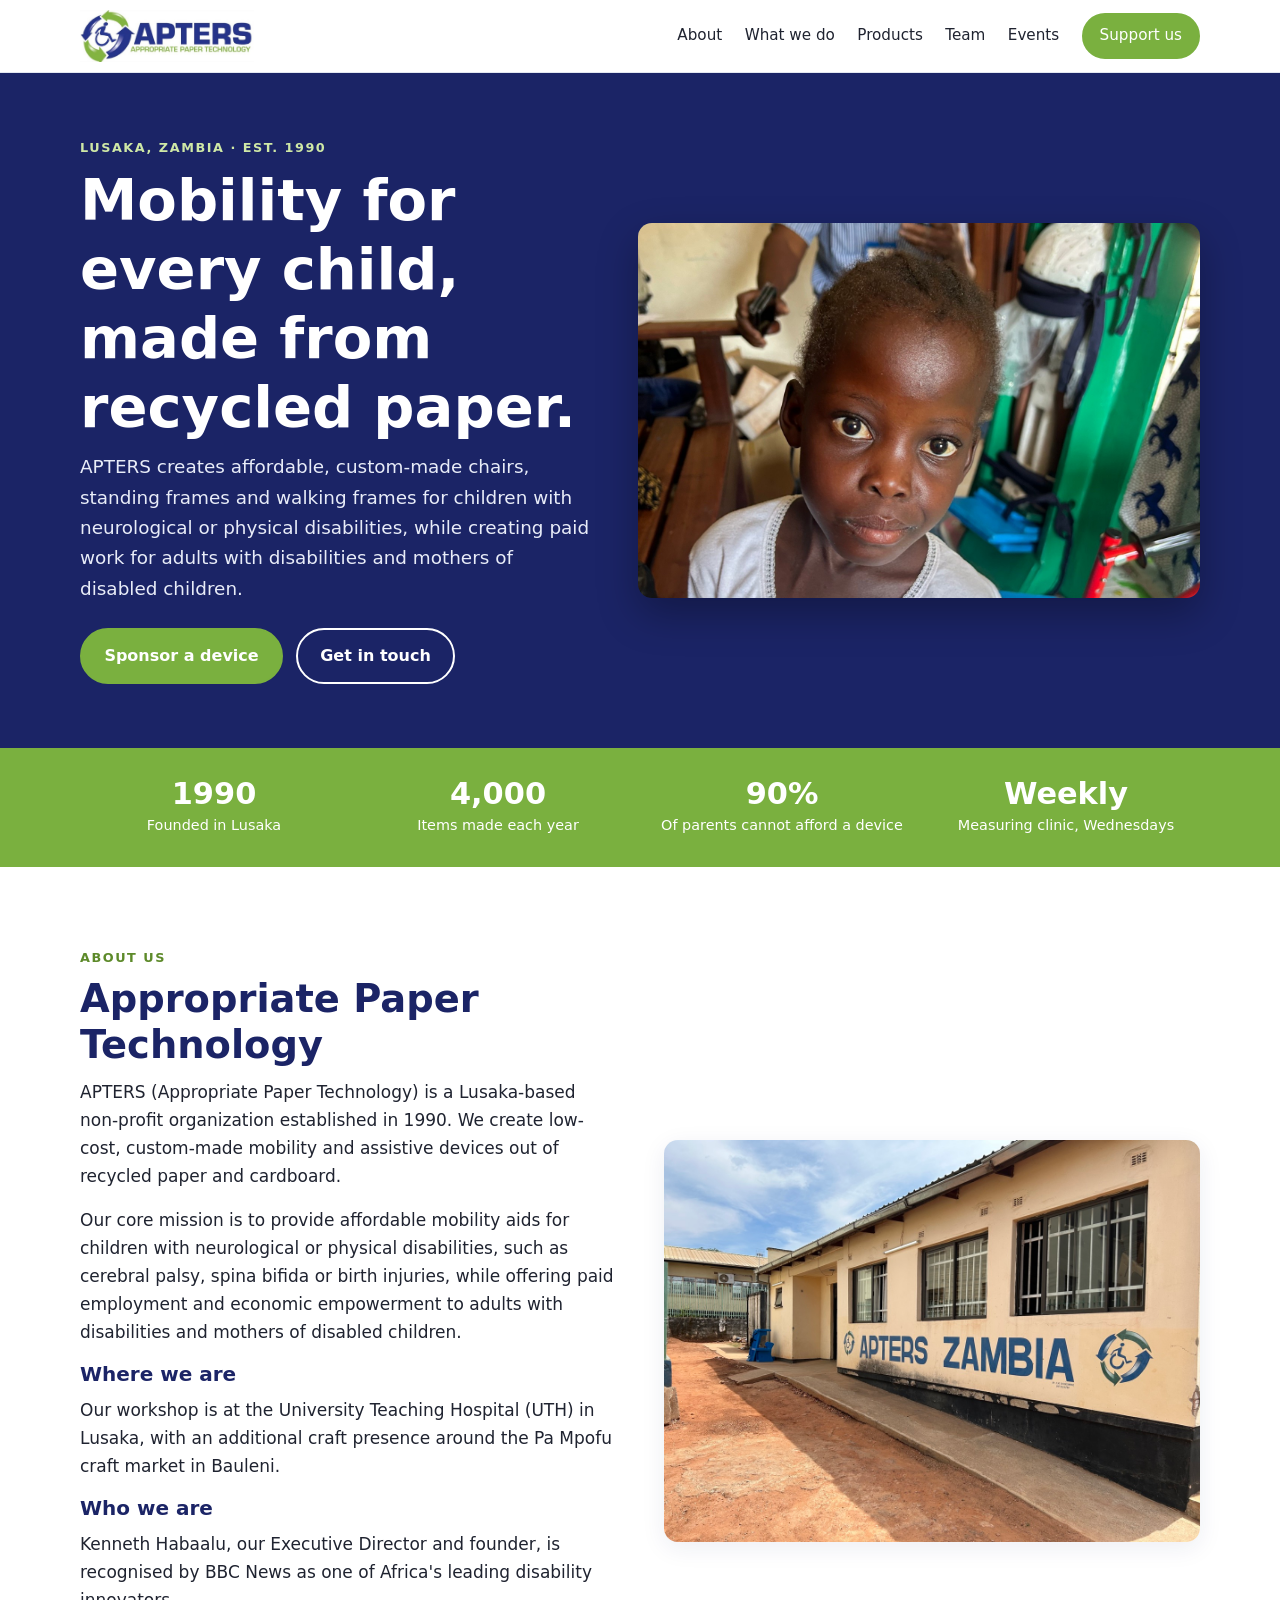
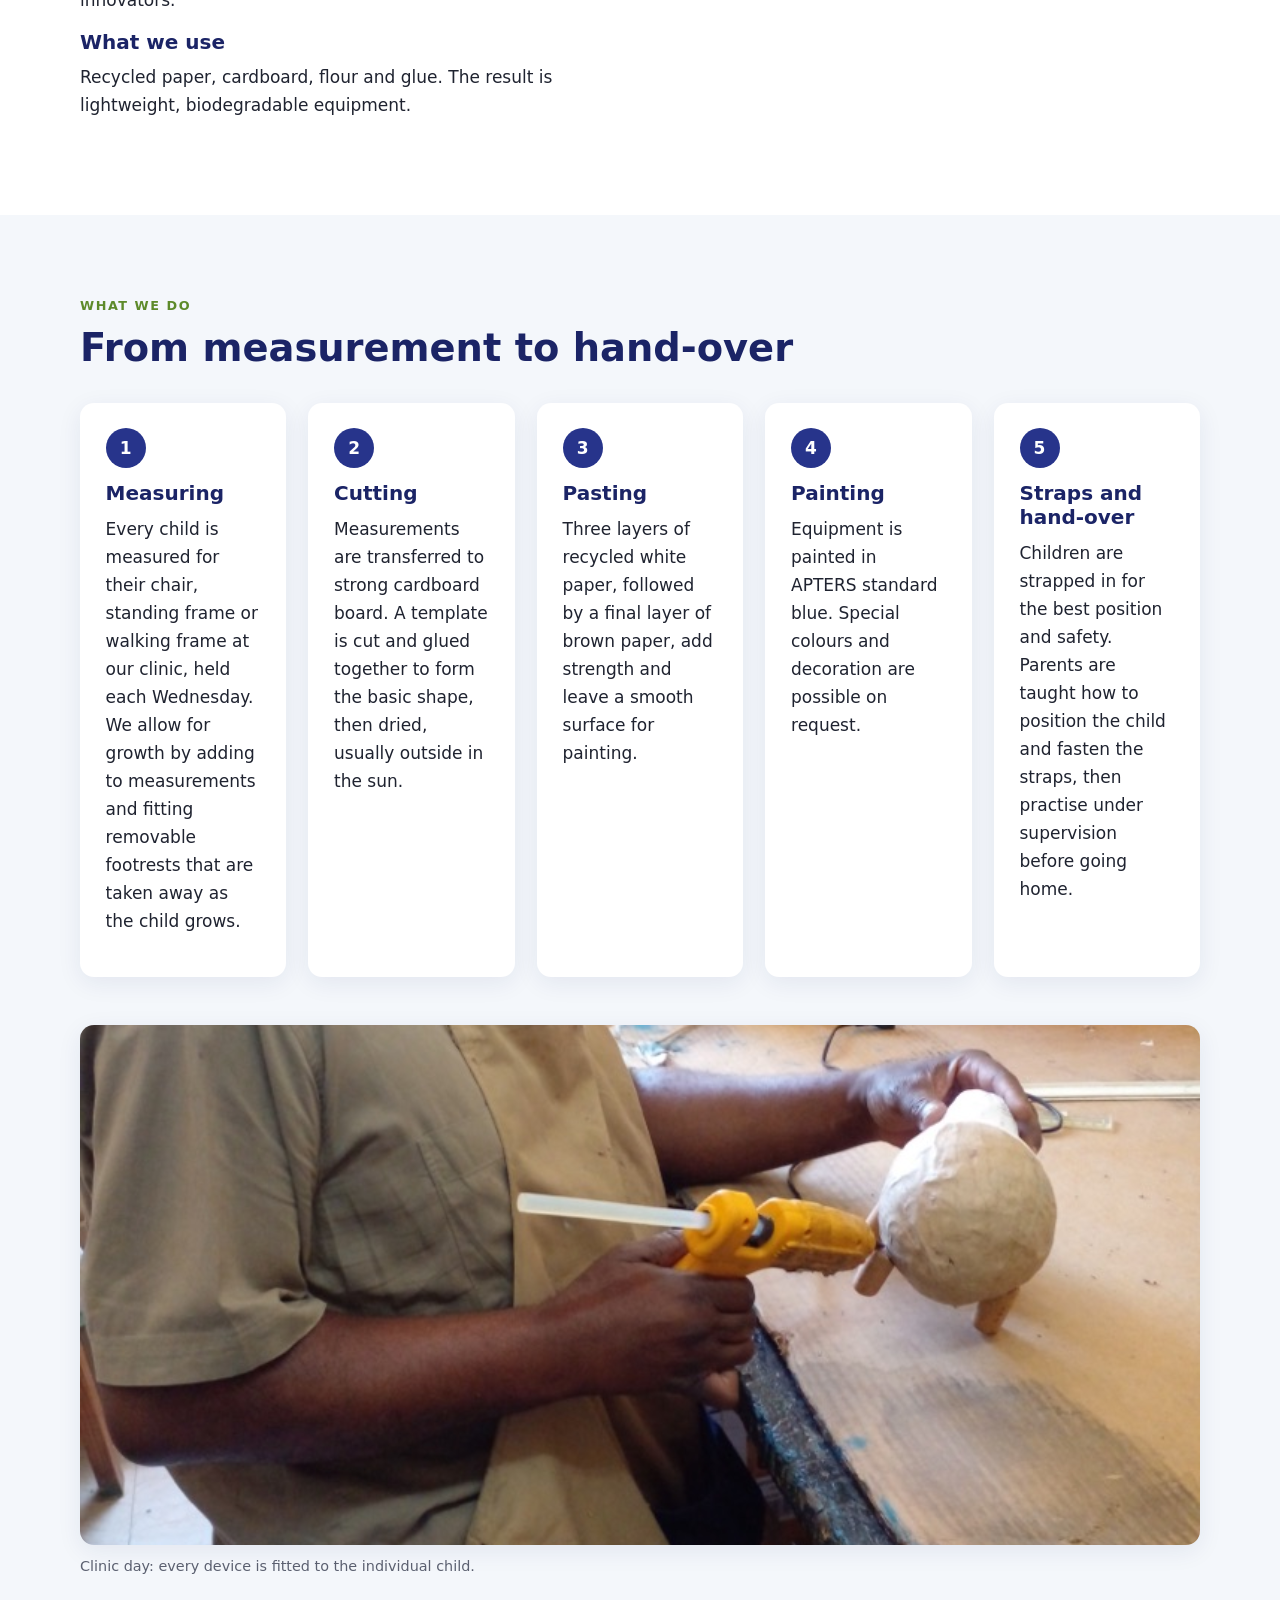
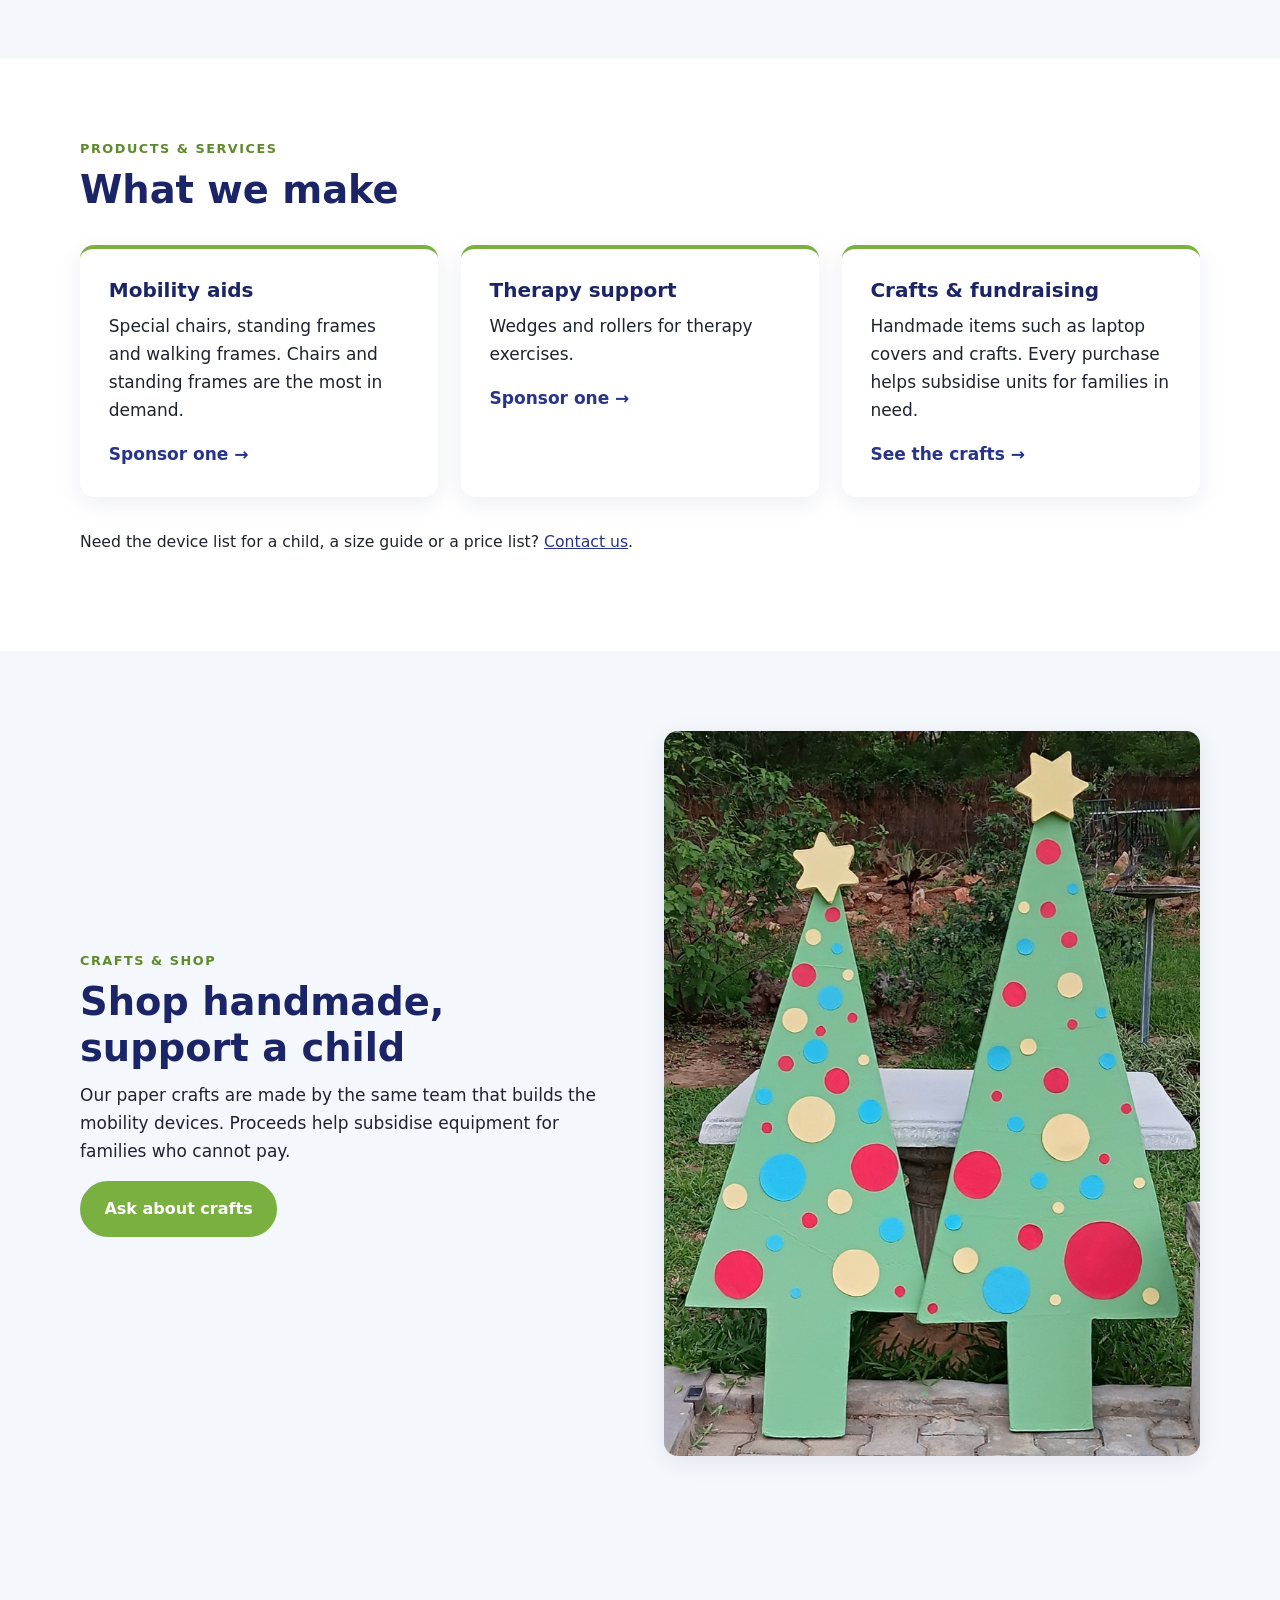
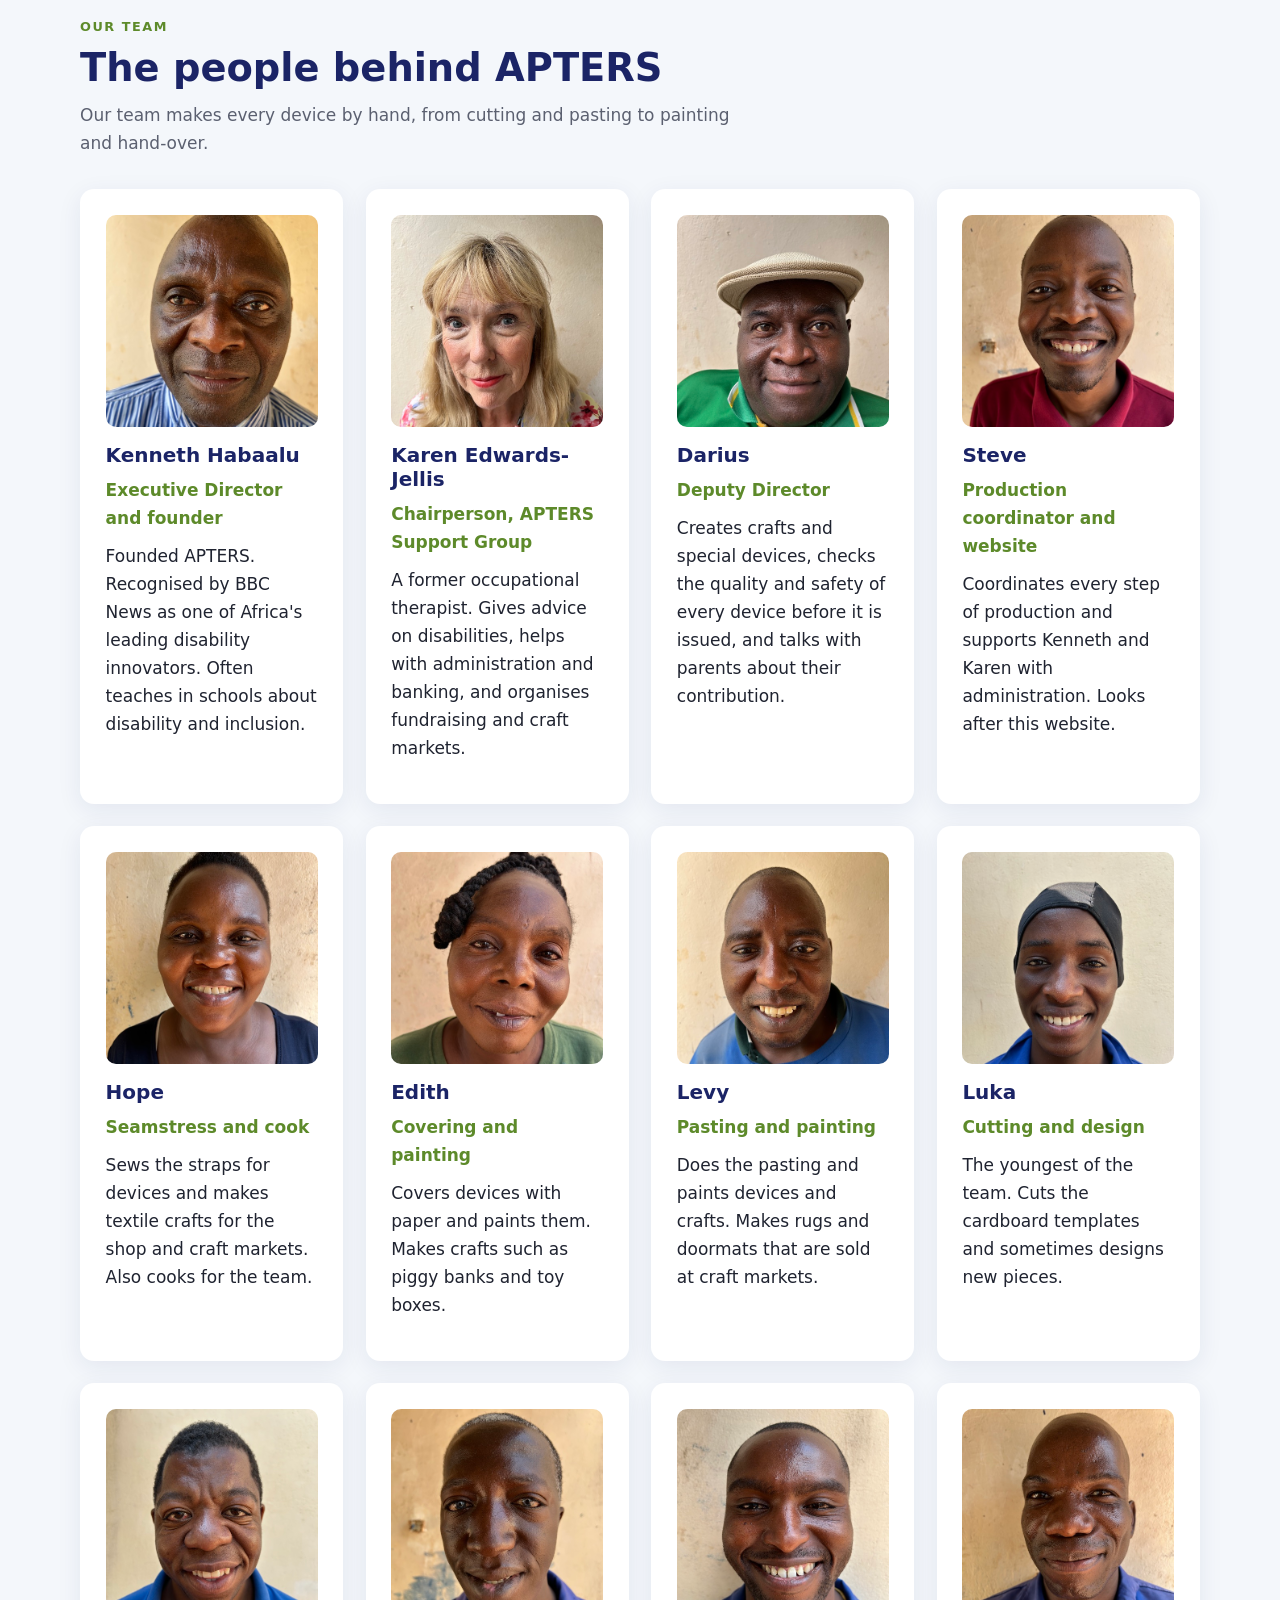
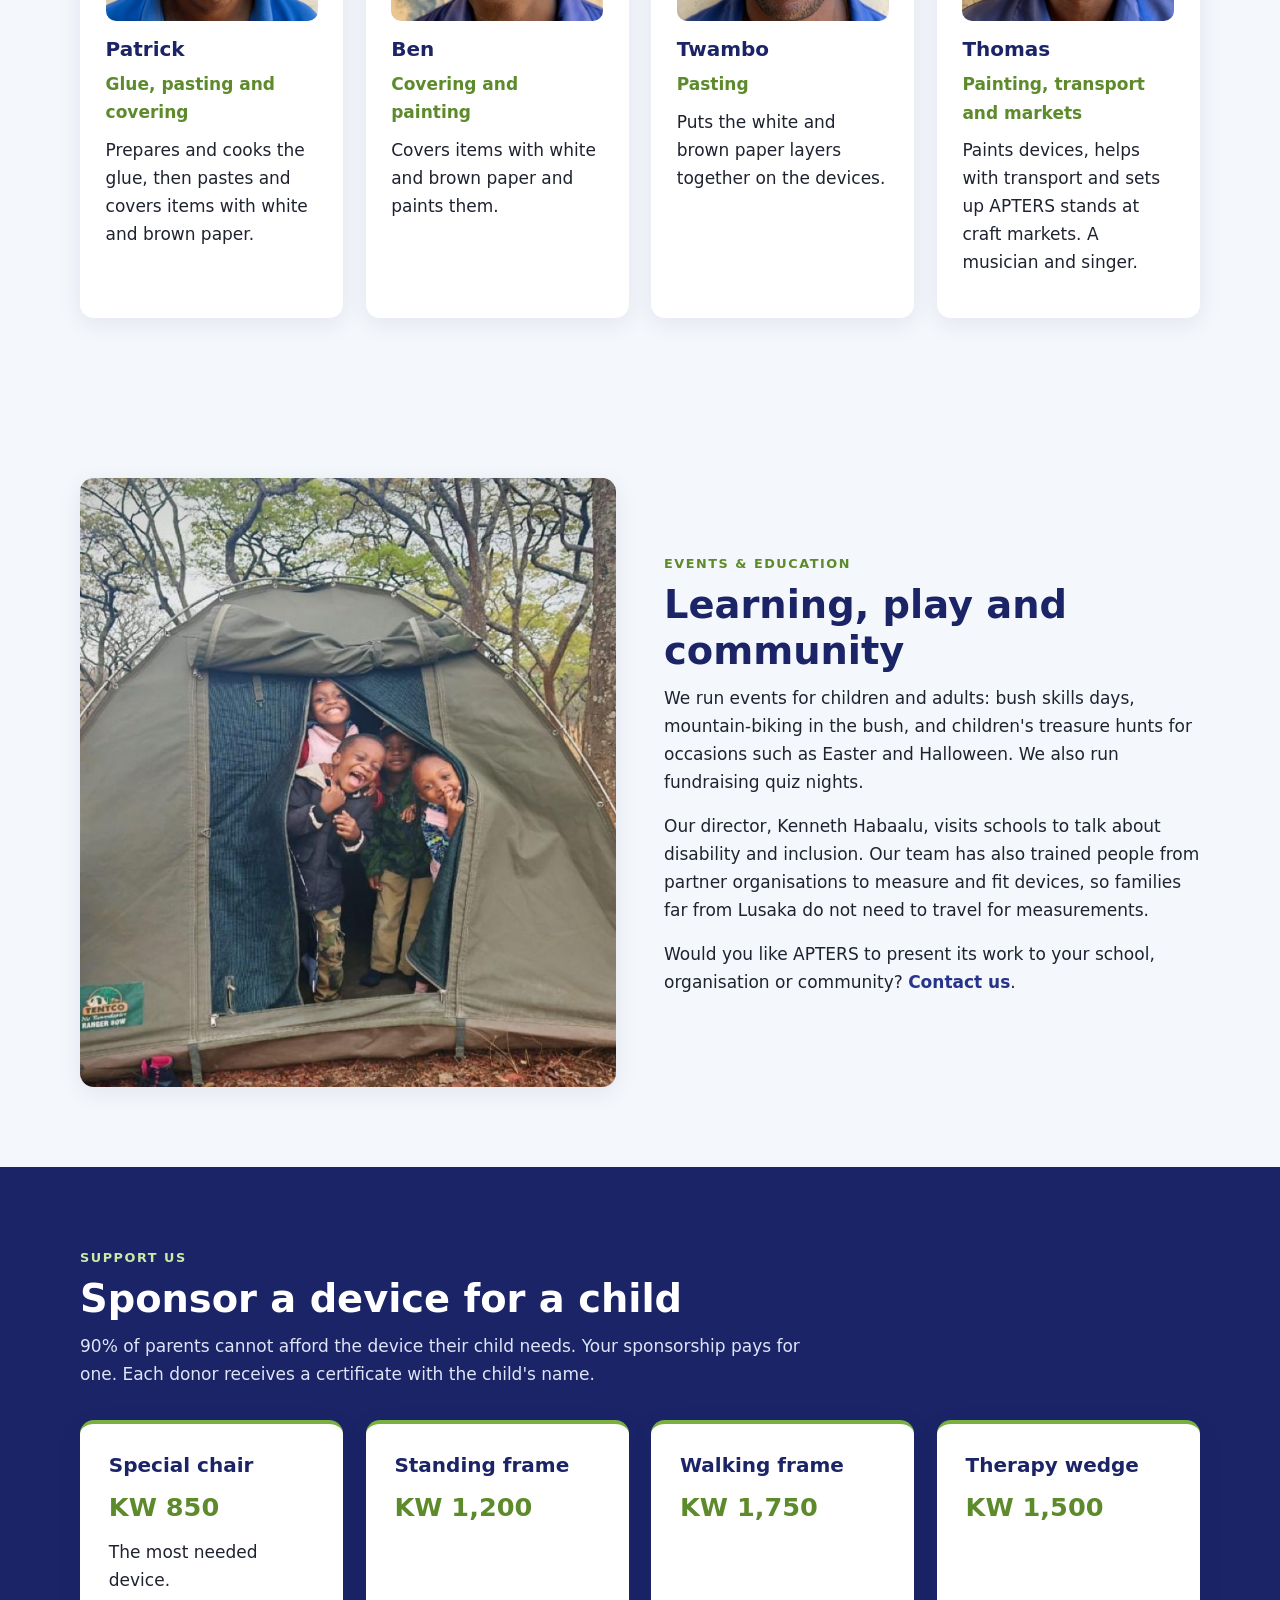
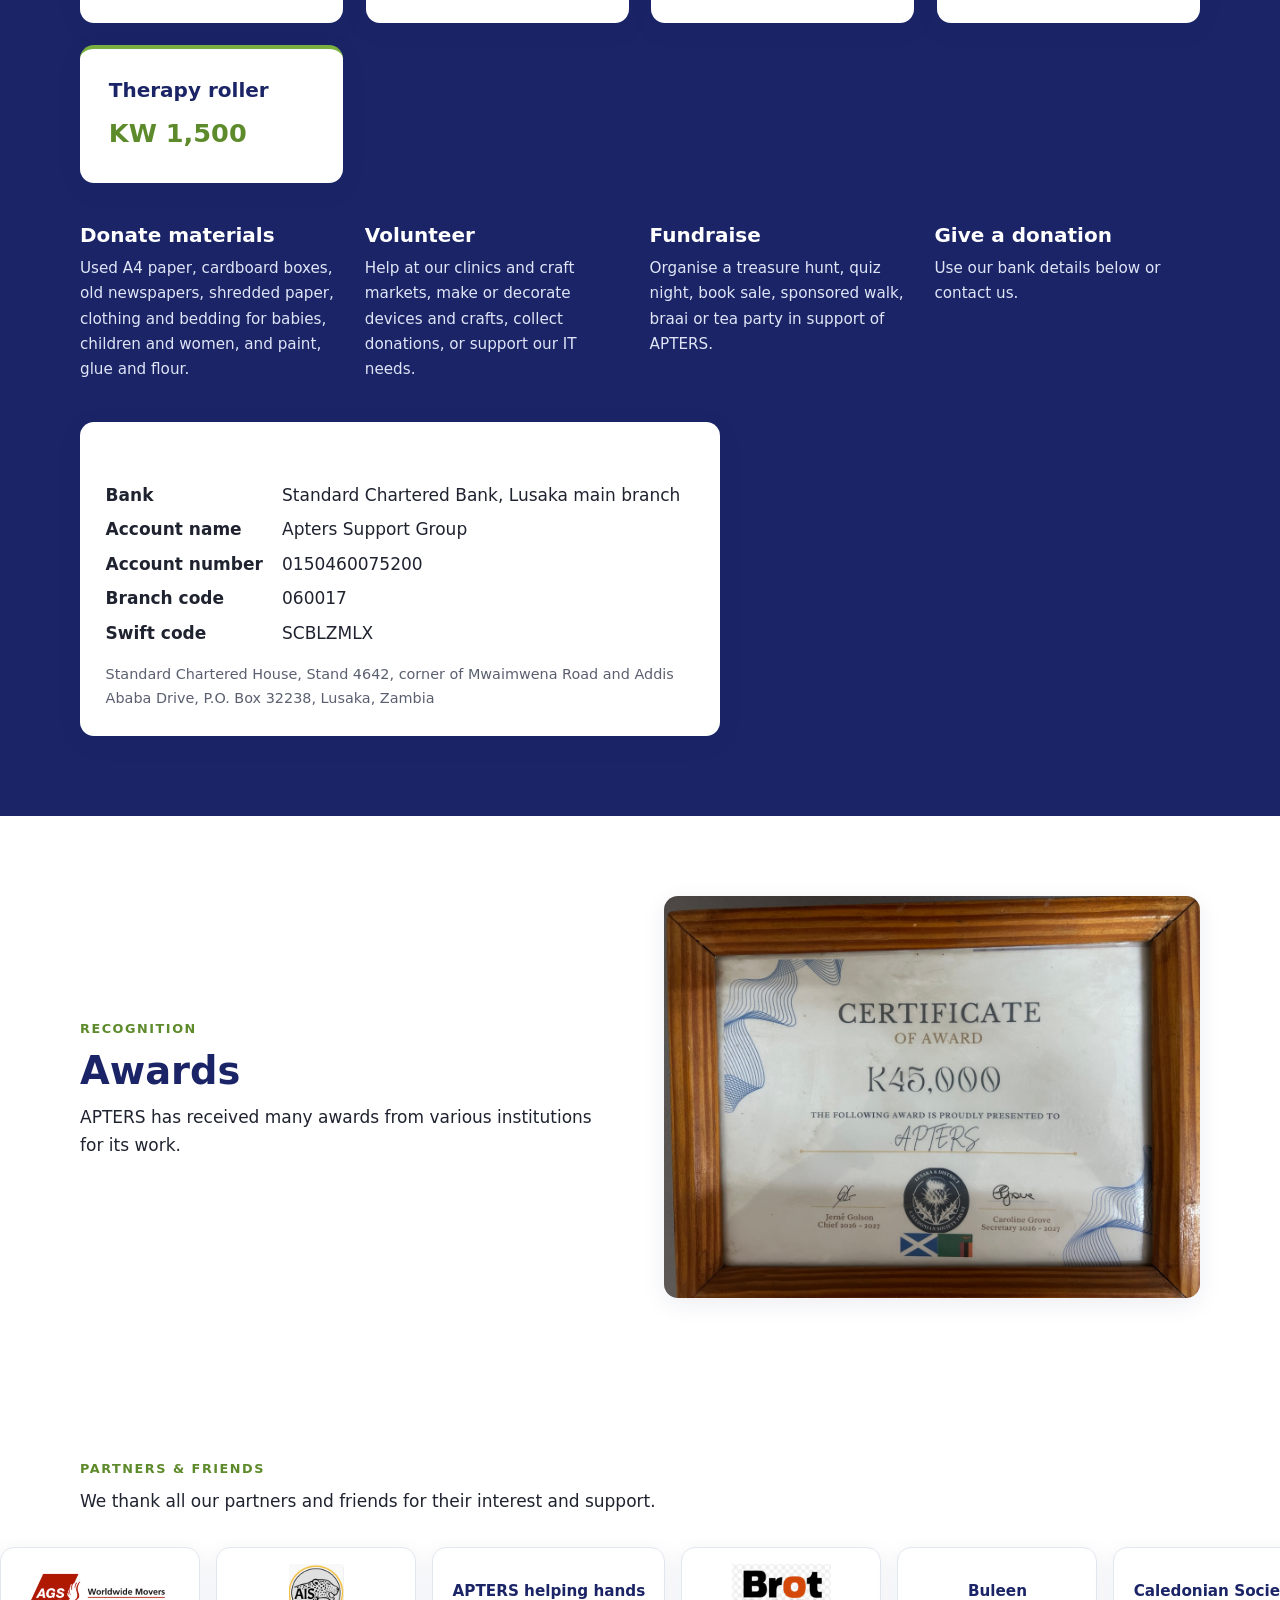
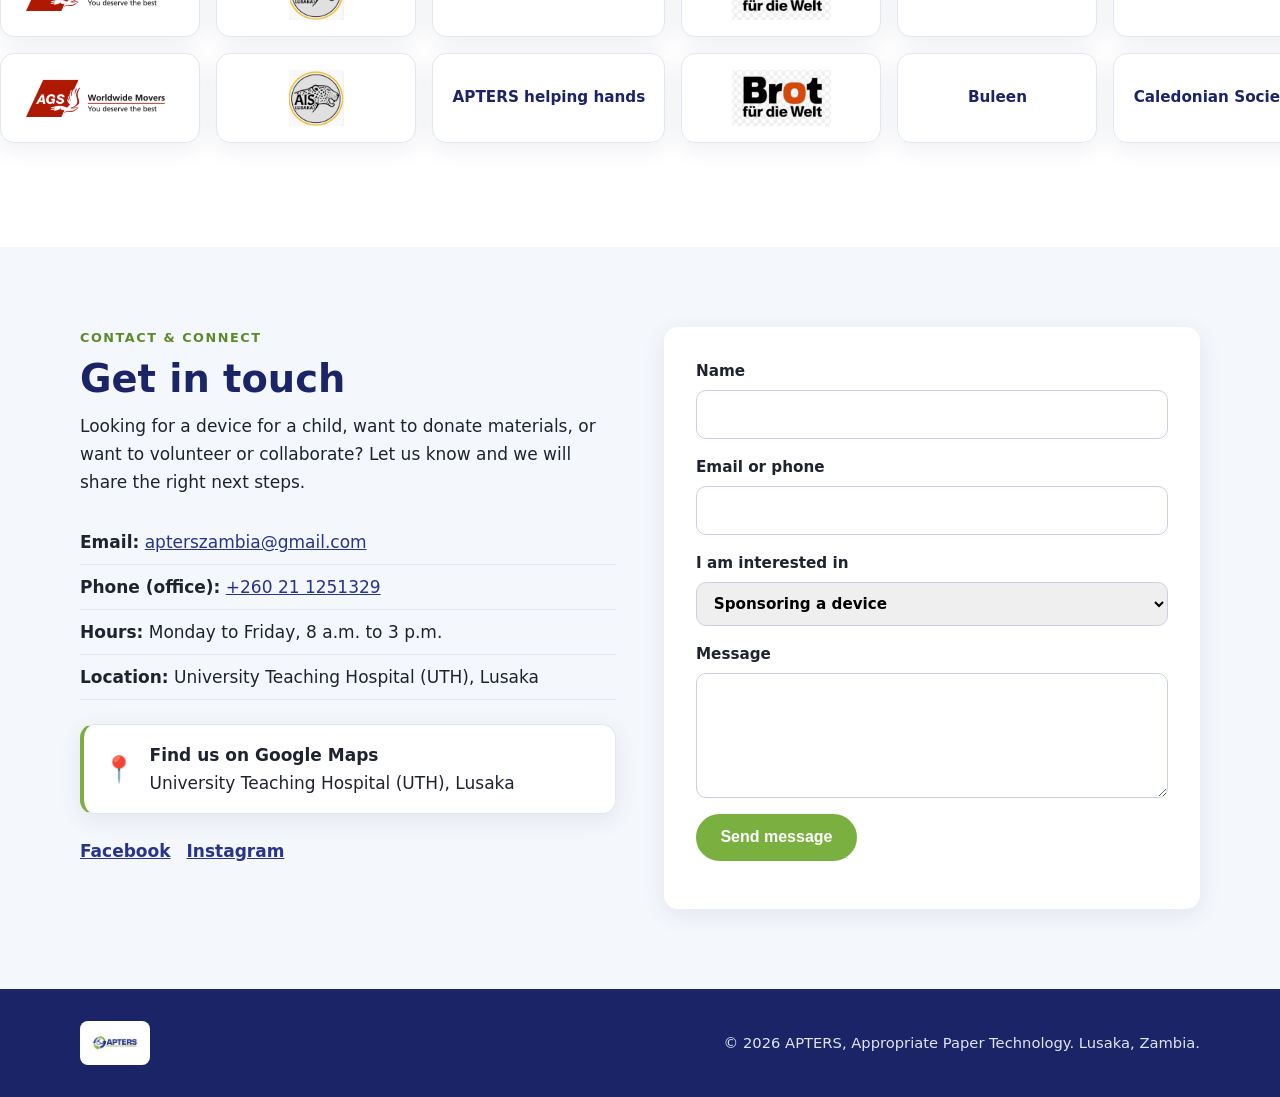
==== site/index.html @ 5038990f "Add partner logos to carousel (16 logos from partner document) Co-Authored-By: Claude Haiku 5.5 <nor" ====
<!doctype html>
<html lang="en">
<head>
  <meta charset="utf-8">
  <meta name="viewport" content="width=device-width, initial-scale=1">
  <title>APTERS Zambia – Appropriate Paper Technology</title>
  <meta name="description" content="APTERS, a Lusaka-based non-profit, makes low-cost mobility and assistive devices for children with disabilities from recycled paper and cardboard.">
  <link rel="icon" href="assets/img/logo.jpg">
  <link rel="stylesheet" href="assets/css/styles.css">
</head>
<body>

<header class="site-header">
  <div class="container nav-wrap">
    <a href="#top" class="brand" aria-label="APTERS home">
      <img src="assets/img/logo.jpg" alt="APTERS – Appropriate Paper Technology" class="brand-logo">
    </a>
    <button class="nav-toggle" aria-expanded="false" aria-controls="nav" aria-label="Toggle menu">
      <span></span><span></span><span></span>
    </button>
    <nav id="nav" class="nav">
      <a href="#about">About</a>
      <a href="#what-we-do">What we do</a>
      <a href="#products">Products</a>
      <a href="#team">Team</a>
      <a href="#events">Events</a>
      <a href="#support" class="btn btn-small">Support us</a>
    </nav>
  </div>
</header>

<main id="top">

  <section class="hero">
    <div class="container hero-grid">
      <div class="hero-content">
        <p class="eyebrow">Lusaka, Zambia · Est. 1990</p>
        <h1>Mobility for every child, made from recycled paper.</h1>
        <p class="lead">APTERS creates affordable, custom-made chairs, standing frames and walking frames for children with neurological or physical disabilities, while creating paid work for adults with disabilities and mothers of disabled children.</p>
        <div class="hero-actions">
          <a href="#support" class="btn">Sponsor a device</a>
          <a href="#contact" class="btn btn-outline">Get in touch</a>
        </div>
      </div>
      <figure class="hero-photo">
        <img src="assets/img/hero-child.jpg" alt="A child seated in an APTERS device, looking at the camera" loading="eager">
      </figure>
    </div>
  </section>

  <section class="stats" aria-label="Key facts">
    <div class="container stats-grid">
      <div><strong>1990</strong><span>Founded in Lusaka</span></div>
      <div><strong>4,000</strong><span>Items made each year</span></div>
      <div><strong>90%</strong><span>Of parents cannot afford a device</span></div>
      <div><strong>Weekly</strong><span>Measuring clinic, Wednesdays</span></div>
    </div>
  </section>

  <section id="about" class="section">
    <div class="container split">
      <div>
        <p class="eyebrow">About us</p>
        <h2>Appropriate Paper Technology</h2>
        <p>APTERS (Appropriate Paper Technology) is a Lusaka-based non-profit organization established in 1990. We create low-cost, custom-made mobility and assistive devices out of recycled paper and cardboard.</p>
        <p>Our core mission is to provide affordable mobility aids for children with neurological or physical disabilities, such as cerebral palsy, spina bifida or birth injuries, while offering paid employment and economic empowerment to adults with disabilities and mothers of disabled children.</p>
        <h3>Where we are</h3>
        <p>Our workshop is at the University Teaching Hospital (UTH) in Lusaka, with an additional craft presence around the Pa Mpofu craft market in Bauleni.</p>
        <h3>Who we are</h3>
        <p>Kenneth Habaalu, our Executive Director and founder, is recognised by BBC News as one of Africa's leading disability innovators.</p>
        <h3>What we use</h3>
        <p>Recycled paper, cardboard, flour and glue. The result is lightweight, biodegradable equipment.</p>
      </div>
      <figure>
        <img src="assets/img/building.jpg" alt="The APTERS workshop building in Lusaka" loading="lazy">
      </figure>
    </div>
  </section>

  <section id="what-we-do" class="section alt">
    <div class="container">
      <p class="eyebrow">What we do</p>
      <h2>From measurement to hand-over</h2>
      <div class="steps">
        <article class="step">
          <span class="step-num">1</span>
          <h3>Measuring</h3>
          <p>Every child is measured for their chair, standing frame or walking frame at our clinic, held each Wednesday. We allow for growth by adding to measurements and fitting removable footrests that are taken away as the child grows.</p>
        </article>
        <article class="step">
          <span class="step-num">2</span>
          <h3>Cutting</h3>
          <p>Measurements are transferred to strong cardboard board. A template is cut and glued together to form the basic shape, then dried, usually outside in the sun.</p>
        </article>
        <article class="step">
          <span class="step-num">3</span>
          <h3>Pasting</h3>
          <p>Three layers of recycled white paper, followed by a final layer of brown paper, add strength and leave a smooth surface for painting.</p>
        </article>
        <article class="step">
          <span class="step-num">4</span>
          <h3>Painting</h3>
          <p>Equipment is painted in APTERS standard blue. Special colours and decoration are possible on request.</p>
        </article>
        <article class="step">
          <span class="step-num">5</span>
          <h3>Straps and hand-over</h3>
          <p>Children are strapped in for the best position and safety. Parents are taught how to position the child and fasten the straps, then practise under supervision before going home.</p>
        </article>
      </div>
      <figure class="wide">
        <img src="assets/img/clinic.jpg" alt="A child being fitted for an APTERS device at the clinic" loading="lazy">
        <figcaption>Clinic day: every device is fitted to the individual child.</figcaption>
      </figure>
    </div>
  </section>

  <section id="products" class="section">
    <div class="container">
      <p class="eyebrow">Products &amp; services</p>
      <h2>What we make</h2>
      <div class="cards">
        <article class="card">
          <h3>Mobility aids</h3>
          <p>Special chairs, standing frames and walking frames. Chairs and standing frames are the most in demand.</p>
          <a href="#support" class="text-link">Sponsor one →</a>
        </article>
        <article class="card">
          <h3>Therapy support</h3>
          <p>Wedges and rollers for therapy exercises.</p>
          <a href="#support" class="text-link">Sponsor one →</a>
        </article>
        <article class="card">
          <h3>Crafts &amp; fundraising</h3>
          <p>Handmade items such as laptop covers and crafts. Every purchase helps subsidise units for families in need.</p>
          <a href="#crafts" class="text-link">See the crafts →</a>
        </article>
      </div>
      <p class="note">Need the device list for a child, a size guide or a price list? <a href="#contact">Contact us</a>.</p>
    </div>
  </section>

  <section id="crafts" class="section alt">
    <div class="container split reverse">
      <figure>
        <img src="assets/img/crafts.jpg" alt="Handmade paper crafts made by APTERS" loading="lazy">
      </figure>
      <div>
        <p class="eyebrow">Crafts &amp; shop</p>
        <h2>Shop handmade, support a child</h2>
        <p>Our paper crafts are made by the same team that builds the mobility devices. Proceeds help subsidise equipment for families who cannot pay.</p>
        <a href="#contact" class="btn">Ask about crafts</a>
      </div>
    </div>
  </section>

  <section id="team" class="section alt">
    <div class="container">
      <p class="eyebrow">Our team</p>
      <h2>The people behind APTERS</h2>
      <p class="intro-dark">Our team makes every device by hand, from cutting and pasting to painting and hand-over.</p>
      <div class="people">
        <article class="person">
          <img src="assets/img/team/kenneth.jpg" alt="Kenneth Habaalu" loading="lazy">
          <h3>Kenneth Habaalu</h3>
          <p class="role">Executive Director and founder</p>
          <p>Founded APTERS. Recognised by BBC News as one of Africa's leading disability innovators. Often teaches in schools about disability and inclusion.</p>
        </article>
        <article class="person">
          <img src="assets/img/team/karen.jpg" alt="Karen Edwards-Jellis" loading="lazy">
          <h3>Karen Edwards-Jellis</h3>
          <p class="role">Chairperson, APTERS Support Group</p>
          <p>A former occupational therapist. Gives advice on disabilities, helps with administration and banking, and organises fundraising and craft markets.</p>
        </article>
        <article class="person">
          <img src="assets/img/team/darius.jpg" alt="Darius" loading="lazy">
          <h3>Darius</h3>
          <p class="role">Deputy Director</p>
          <p>Creates crafts and special devices, checks the quality and safety of every device before it is issued, and talks with parents about their contribution.</p>
        </article>
        <article class="person">
          <img src="assets/img/team/steve.jpg" alt="Steve" loading="lazy">
          <h3>Steve</h3>
          <p class="role">Production coordinator and website</p>
          <p>Coordinates every step of production and supports Kenneth and Karen with administration. Looks after this website.</p>
        </article>
        <article class="person">
          <img src="assets/img/team/hope.jpg" alt="Hope" loading="lazy">
          <h3>Hope</h3>
          <p class="role">Seamstress and cook</p>
          <p>Sews the straps for devices and makes textile crafts for the shop and craft markets. Also cooks for the team.</p>
        </article>
        <article class="person">
          <img src="assets/img/team/edith.jpg" alt="Edith" loading="lazy">
          <h3>Edith</h3>
          <p class="role">Covering and painting</p>
          <p>Covers devices with paper and paints them. Makes crafts such as piggy banks and toy boxes.</p>
        </article>
        <article class="person">
          <img src="assets/img/team/levy.jpg" alt="Levy" loading="lazy">
          <h3>Levy</h3>
          <p class="role">Pasting and painting</p>
          <p>Does the pasting and paints devices and crafts. Makes rugs and doormats that are sold at craft markets.</p>
        </article>
        <article class="person">
          <img src="assets/img/team/luka.jpg" alt="Luka" loading="lazy">
          <h3>Luka</h3>
          <p class="role">Cutting and design</p>
          <p>The youngest of the team. Cuts the cardboard templates and sometimes designs new pieces.</p>
        </article>
        <article class="person">
          <img src="assets/img/team/patrick.jpg" alt="Patrick" loading="lazy">
          <h3>Patrick</h3>
          <p class="role">Glue, pasting and covering</p>
          <p>Prepares and cooks the glue, then pastes and covers items with white and brown paper.</p>
        </article>
        <article class="person">
          <img src="assets/img/team/ben.jpg" alt="Ben" loading="lazy">
          <h3>Ben</h3>
          <p class="role">Covering and painting</p>
          <p>Covers items with white and brown paper and paints them.</p>
        </article>
        <article class="person">
          <img src="assets/img/team/twambo.jpg" alt="Twambo" loading="lazy">
          <h3>Twambo</h3>
          <p class="role">Pasting</p>
          <p>Puts the white and brown paper layers together on the devices.</p>
        </article>
        <article class="person">
          <img src="assets/img/team/thomas.jpg" alt="Thomas" loading="lazy">
          <h3>Thomas</h3>
          <p class="role">Painting, transport and markets</p>
          <p>Paints devices, helps with transport and sets up APTERS stands at craft markets. A musician and singer.</p>
        </article>
      </div>
    </div>
  </section>

  <section id="events" class="section alt">
    <div class="container split">
      <figure>
        <img src="assets/img/events.jpg" alt="Children taking part in a bush skills adventure day" loading="lazy">
      </figure>
      <div>
        <p class="eyebrow">Events &amp; education</p>
        <h2>Learning, play and community</h2>
        <p>We run events for children and adults: bush skills days, mountain-biking in the bush, and children's treasure hunts for occasions such as Easter and Halloween. We also run fundraising quiz nights.</p>
        <p>Our director, Kenneth Habaalu, visits schools to talk about disability and inclusion. Our team has also trained people from partner organisations to measure and fit devices, so families far from Lusaka do not need to travel for measurements.</p>
        <p>Would you like APTERS to present its work to your school, organisation or community? <a href="#contact" class="text-link">Contact us</a>.</p>
      </div>
    </div>
  </section>

  <section id="support" class="section support">
    <div class="container">
      <p class="eyebrow">Support us</p>
      <h2>Sponsor a device for a child</h2>
      <p class="intro">90% of parents cannot afford the device their child needs. Your sponsorship pays for one. Each donor receives a certificate with the child's name.</p>
      <div class="cards prices">
        <article class="card price">
          <h3>Special chair</h3>
          <p class="amount">KW 850</p>
          <p>The most needed device.</p>
        </article>
        <article class="card price">
          <h3>Standing frame</h3>
          <p class="amount">KW 1,200</p>
        </article>
        <article class="card price">
          <h3>Walking frame</h3>
          <p class="amount">KW 1,750</p>
        </article>
        <article class="card price">
          <h3>Therapy wedge</h3>
          <p class="amount">KW 1,500</p>
        </article>
        <article class="card price">
          <h3>Therapy roller</h3>
          <p class="amount">KW 1,500</p>
        </article>
      </div>
      <div class="support-ways">
        <div><h3>Donate materials</h3><p>Used A4 paper, cardboard boxes, old newspapers, shredded paper, clothing and bedding for babies, children and women, and paint, glue and flour.</p></div>
        <div><h3>Volunteer</h3><p>Help at our clinics and craft markets, make or decorate devices and crafts, collect donations, or support our IT needs.</p></div>
        <div><h3>Fundraise</h3><p>Organise a treasure hunt, quiz night, book sale, sponsored walk, braai or tea party in support of APTERS.</p></div>
        <div><h3>Give a donation</h3><p>Use our bank details below or contact us.</p></div>
      </div>
      <div class="bank">
        <h3>Bank details</h3>
        <dl>
          <dt>Bank</dt><dd>Standard Chartered Bank, Lusaka main branch</dd>
          <dt>Account name</dt><dd>Apters Support Group</dd>
          <dt>Account number</dt><dd>0150460075200</dd>
          <dt>Branch code</dt><dd>060017</dd>
          <dt>Swift code</dt><dd>SCBLZMLX</dd>
        </dl>
        <p class="bank-address">Standard Chartered House, Stand 4642, corner of Mwaimwena Road and Addis Ababa Drive, P.O. Box 32238, Lusaka, Zambia</p>
      </div>
    </div>
  </section>

  <section id="awards" class="section">
    <div class="container split">
      <div>
        <p class="eyebrow">Recognition</p>
        <h2>Awards</h2>
        <p>APTERS has received many awards from various institutions for its work.</p>
      </div>
      <figure>
        <img src="assets/img/awards.jpg" alt="APTERS receiving an award" loading="lazy">
      </figure>
    </div>
  </section>

  <section class="section partners">
    <div class="container">
      <p class="eyebrow">Partners &amp; friends</p>
      <p>We thank all our partners and friends for their interest and support.</p>
    </div>
      <div class="carousel" tabindex="0" aria-label="Partners and friends, scrolls automatically">
        <ul class="track">
          <li class="logo-tile"><img src="assets/img/partners/ags-capital.png" alt="AGS Capital" loading="lazy"></li>
          <li class="logo-tile"><img src="assets/img/partners/american-international-school.png" alt="American International School in Lusaka" loading="lazy"></li>
          <li class="logo-tile"><span>APTERS helping hands</span></li>
          <li class="logo-tile"><img src="assets/img/partners/bread-for-the-world.png" alt="Bread for the world" loading="lazy"></li>
          <li class="logo-tile"><span>Buleen</span></li>
          <li class="logo-tile"><span>Caledonian Society</span></li>
          <li class="logo-tile"><span>Ciela Hotel</span></li>
          <li class="logo-tile"><span>Casa Bambino</span></li>
          <li class="logo-tile"><img src="assets/img/partners/eight-trail-hiking-club.png" alt="Eight Trail Hiking Club" loading="lazy"></li>
          <li class="logo-tile"><span>Farm Gate</span></li>
          <li class="logo-tile"><span>Fit Foot</span></li>
          <li class="logo-tile"><span>G. Fox</span></li>
          <li class="logo-tile"><span>Homenet</span></li>
          <li class="logo-tile"><span>International School of Lusaka</span></li>
          <li class="logo-tile"><span>International Women&#x27;s Club of Lusaka</span></li>
          <li class="logo-tile"><span>Inutu Siyana Good Will</span></li>
          <li class="logo-tile"><span>Japanese Embassy</span></li>
          <li class="logo-tile"><img src="assets/img/partners/jica.png" alt="JICA" loading="lazy"></li>
          <li class="logo-tile"><span>JSC Footsteps</span></li>
          <li class="logo-tile"><span>Pestalozzi School</span></li>
          <li class="logo-tile"><span>Lazy J XCO MTB</span></li>
          <li class="logo-tile"><span>Lusaka Indian Ladies Association LILA</span></li>
          <li class="logo-tile"><span>Maji Adventures</span></li>
          <li class="logo-tile"><span>Mary&#x27;s Bookshop</span></li>
          <li class="logo-tile"><span>Members of J Lazy J Sanctuary</span></li>
          <li class="logo-tile"><img src="assets/img/partners/mercury-couriers.png" alt="Mercury Couriers" loading="lazy"></li>
          <li class="logo-tile"><img src="assets/img/partners/mocha-puddle.png" alt="Mocha Puddle" loading="lazy"></li>
          <li class="logo-tile"><img src="assets/img/partners/mumoso.png" alt="Mumoso" loading="lazy"></li>
          <li class="logo-tile"><img src="assets/img/partners/nomads-zambia.png" alt="Nomads Zambia" loading="lazy"></li>
          <li class="logo-tile"><span>Phoenix</span></li>
          <li class="logo-tile"><img src="assets/img/partners/pick-n-pay.png" alt="Pick &#x27;n&#x27; Pay" loading="lazy"></li>
          <li class="logo-tile"><img src="assets/img/partners/pro-flight.png" alt="Pro Flight" loading="lazy"></li>
          <li class="logo-tile"><img src="assets/img/partners/ses-bonn.png" alt="SES Bonn, Germany" loading="lazy"></li>
          <li class="logo-tile"><img src="assets/img/partners/standard-chartered.png" alt="Standard Chartered Bank" loading="lazy"></li>
          <li class="logo-tile"><span>Tombe</span></li>
          <li class="logo-tile"><img src="assets/img/partners/woolworths.png" alt="Woolworths Kabulonga" loading="lazy"></li>
          <li class="logo-tile"><img src="assets/img/partners/yalelo.png" alt="Yalelo" loading="lazy"></li>
          <li class="logo-tile"><img src="assets/img/partners/zambian-society-trust.png" alt="Zambian Society Trust" loading="lazy"></li>
        </ul>
        <ul class="track" aria-hidden="true">
          <li class="logo-tile"><img src="assets/img/partners/ags-capital.png" alt="AGS Capital" loading="lazy"></li>
          <li class="logo-tile"><img src="assets/img/partners/american-international-school.png" alt="American International School in Lusaka" loading="lazy"></li>
          <li class="logo-tile"><span>APTERS helping hands</span></li>
          <li class="logo-tile"><img src="assets/img/partners/bread-for-the-world.png" alt="Bread for the world" loading="lazy"></li>
          <li class="logo-tile"><span>Buleen</span></li>
          <li class="logo-tile"><span>Caledonian Society</span></li>
          <li class="logo-tile"><span>Ciela Hotel</span></li>
          <li class="logo-tile"><span>Casa Bambino</span></li>
          <li class="logo-tile"><img src="assets/img/partners/eight-trail-hiking-club.png" alt="Eight Trail Hiking Club" loading="lazy"></li>
          <li class="logo-tile"><span>Farm Gate</span></li>
          <li class="logo-tile"><span>Fit Foot</span></li>
          <li class="logo-tile"><span>G. Fox</span></li>
          <li class="logo-tile"><span>Homenet</span></li>
          <li class="logo-tile"><span>International School of Lusaka</span></li>
          <li class="logo-tile"><span>International Women&#x27;s Club of Lusaka</span></li>
          <li class="logo-tile"><span>Inutu Siyana Good Will</span></li>
          <li class="logo-tile"><span>Japanese Embassy</span></li>
          <li class="logo-tile"><img src="assets/img/partners/jica.png" alt="JICA" loading="lazy"></li>
          <li class="logo-tile"><span>JSC Footsteps</span></li>
          <li class="logo-tile"><span>Pestalozzi School</span></li>
          <li class="logo-tile"><span>Lazy J XCO MTB</span></li>
          <li class="logo-tile"><span>Lusaka Indian Ladies Association LILA</span></li>
          <li class="logo-tile"><span>Maji Adventures</span></li>
          <li class="logo-tile"><span>Mary&#x27;s Bookshop</span></li>
          <li class="logo-tile"><span>Members of J Lazy J Sanctuary</span></li>
          <li class="logo-tile"><img src="assets/img/partners/mercury-couriers.png" alt="Mercury Couriers" loading="lazy"></li>
          <li class="logo-tile"><img src="assets/img/partners/mocha-puddle.png" alt="Mocha Puddle" loading="lazy"></li>
          <li class="logo-tile"><img src="assets/img/partners/mumoso.png" alt="Mumoso" loading="lazy"></li>
          <li class="logo-tile"><img src="assets/img/partners/nomads-zambia.png" alt="Nomads Zambia" loading="lazy"></li>
          <li class="logo-tile"><span>Phoenix</span></li>
          <li class="logo-tile"><img src="assets/img/partners/pick-n-pay.png" alt="Pick &#x27;n&#x27; Pay" loading="lazy"></li>
          <li class="logo-tile"><img src="assets/img/partners/pro-flight.png" alt="Pro Flight" loading="lazy"></li>
          <li class="logo-tile"><img src="assets/img/partners/ses-bonn.png" alt="SES Bonn, Germany" loading="lazy"></li>
          <li class="logo-tile"><img src="assets/img/partners/standard-chartered.png" alt="Standard Chartered Bank" loading="lazy"></li>
          <li class="logo-tile"><span>Tombe</span></li>
          <li class="logo-tile"><img src="assets/img/partners/woolworths.png" alt="Woolworths Kabulonga" loading="lazy"></li>
          <li class="logo-tile"><img src="assets/img/partners/yalelo.png" alt="Yalelo" loading="lazy"></li>
          <li class="logo-tile"><img src="assets/img/partners/zambian-society-trust.png" alt="Zambian Society Trust" loading="lazy"></li>
        </ul>
      </div>
  </section>

  <section id="contact" class="section alt">
    <div class="container contact-grid">
      <div>
        <p class="eyebrow">Contact &amp; connect</p>
        <h2>Get in touch</h2>
        <p>Looking for a device for a child, want to donate materials, or want to volunteer or collaborate? Let us know and we will share the right next steps.</p>
        <ul class="contact-list">
          <li><strong>Email:</strong> <a href="mailto:apterszambia@gmail.com">apterszambia@gmail.com</a></li>
          <li><strong>Phone (office):</strong> <a href="tel:+260211251329">+260 21 1251329</a></li>
          <li><strong>Hours:</strong> Monday to Friday, 8 a.m. to 3 p.m.</li>
          <li><strong>Location:</strong> University Teaching Hospital (UTH), Lusaka</li>
        </ul>
        <a class="map-link" href="https://www.google.com/maps/place/APTERS+Zambia/@-15.4299174,28.3141652,224m/data=!3m1!1e3!4m6!3m5!1s0x19408deb4c5b8735:0x18ee2fd83a4ac53e!8m2!3d-15.4299063!4d28.3144136!16s%2Fg%2F11p11t4t6_?entry=ttu" target="_blank" rel="noopener">
          <span class="map-pin" aria-hidden="true">📍</span>
          <span><strong>Find us on Google Maps</strong><br>University Teaching Hospital (UTH), Lusaka</span>
        </a>
        <div class="social">
          <a href="https://www.facebook.com/Apterszambia/" target="_blank" rel="noopener" aria-label="APTERS on Facebook">Facebook</a>
          <a href="https://www.instagram.com/apterszambia/" target="_blank" rel="noopener" aria-label="APTERS on Instagram">Instagram</a>
        </div>
      </div>
      <form class="contact-form" action="#" method="post" onsubmit="event.preventDefault(); this.querySelector('.form-note').textContent='Thank you. We will be in touch soon.';">
        <label>Name <input type="text" name="name" required autocomplete="name"></label>
        <label>Email or phone <input type="text" name="contact" required></label>
        <label>I am interested in
          <select name="interest">
            <option>Sponsoring a device</option>
            <option>Getting a device for a child</option>
            <option>Donating materials</option>
            <option>Volunteering</option>
            <option>Other</option>
          </select>
        </label>
        <label>Message <textarea name="message" rows="4"></textarea></label>
        <button type="submit" class="btn">Send message</button>
        <p class="form-note" role="status"></p>
      </form>
    </div>
  </section>

</main>

<footer class="site-footer">
  <div class="container footer-wrap">
    <img src="assets/img/logo-alt.jpg" alt="APTERS" class="footer-logo">
    <p>© <span id="year"></span> APTERS, Appropriate Paper Technology. Lusaka, Zambia.</p>
  </div>
</footer>

<script src="assets/js/main.js"></script>
</body>
</html>
---- site/assets/css/styles.css ----
:root {
  --blue: #27348b;
  --blue-dark: #1b2466;
  --green: #7ab03f;
  --green-dark: #5d8a2a;
  --ink: #1f2330;
  --muted: #5b6070;
  --bg: #ffffff;
  --bg-alt: #f4f7fb;
  --line: #e2e7f0;
  --radius: 14px;
  --shadow: 0 6px 24px rgba(27, 36, 102, 0.08);
}

* { box-sizing: border-box; }
html { scroll-behavior: smooth; scroll-padding-top: 90px; }
body {
  margin: 0;
  font-family: system-ui, -apple-system, "Segoe UI", Roboto, "Helvetica Neue", Arial, sans-serif;
  color: var(--ink);
  background: var(--bg);
  line-height: 1.65;
  font-size: 17px;
}
img { max-width: 100%; height: auto; display: block; }
figure { margin: 0; }
figcaption { font-size: 0.9rem; color: var(--muted); margin-top: 0.6rem; }
a { color: var(--blue); }

h1, h2, h3 { line-height: 1.2; color: var(--blue-dark); margin: 0 0 0.6rem; }
h1 { font-size: clamp(2.1rem, 5vw, 3.6rem); }
h2 { font-size: clamp(1.7rem, 3.5vw, 2.4rem); }
h3 { font-size: 1.25rem; }
p { margin: 0 0 1rem; }

.container { width: min(1120px, calc(100% - 32px)); margin: 0 auto; }

.eyebrow {
  text-transform: uppercase;
  letter-spacing: 0.12em;
  font-size: 0.8rem;
  font-weight: 700;
  color: var(--green-dark);
  margin-bottom: 0.5rem;
}

/* Header */
.site-header {
  position: sticky; top: 0; z-index: 50;
  background: rgba(255, 255, 255, 0.96);
  backdrop-filter: blur(8px);
  border-bottom: 1px solid var(--line);
}
.nav-wrap { display: flex; align-items: center; justify-content: space-between; min-height: 72px; }
.brand-logo { height: 52px; width: auto; }
.nav { display: flex; align-items: center; gap: 1.4rem; }
.nav a { text-decoration: none; color: var(--ink); font-weight: 500; font-size: 0.95rem; }
.nav a:hover { color: var(--blue); }
.nav a.btn { color: #fff; }
.nav-toggle {
  display: none; background: none; border: 0; padding: 8px; cursor: pointer;
}
.nav-toggle span { display: block; width: 24px; height: 2px; background: var(--blue-dark); margin: 5px 0; }

/* Buttons */
.btn {
  display: inline-block; background: var(--green); color: #fff !important;
  padding: 0.8rem 1.4rem; border-radius: 999px; text-decoration: none;
  font-weight: 700; border: 2px solid var(--green); cursor: pointer; font-size: 1rem;
  transition: background 0.2s, transform 0.2s;
}
.btn:hover { background: var(--green-dark); border-color: var(--green-dark); transform: translateY(-1px); }
.btn-outline { background: transparent; color: #fff !important; border-color: #fff; }
.btn-outline:hover { background: #fff; color: var(--blue-dark) !important; }
.btn-small { padding: 0.5rem 1rem; font-size: 0.9rem; }

.text-link { font-weight: 700; text-decoration: none; }

/* Hero */
.hero {
  background: var(--blue-dark); color: #fff; padding: 4rem 0;
}
.hero-grid { display: grid; grid-template-columns: 1fr 1.1fr; gap: 3rem; align-items: center; }
.hero-photo img {
  width: 100%; aspect-ratio: 3 / 2; object-fit: cover; border-radius: var(--radius);
  box-shadow: 0 16px 40px rgba(0,0,0,0.3);
}
.hero-content { max-width: 620px; }
.hero h1 { color: #fff; }
.hero .eyebrow { color: #cfe8a6; }
.lead { font-size: 1.15rem; color: #e8ecf8; }
.hero-actions { display: flex; flex-wrap: wrap; gap: 0.8rem; margin-top: 1.5rem; }

/* Stats */
.stats { background: var(--green); color: #fff; }
.stats-grid { display: grid; grid-template-columns: repeat(4, 1fr); text-align: center; padding: 1.8rem 0; gap: 1rem; }
.stats strong { display: block; font-size: 1.9rem; line-height: 1.1; }
.stats span { font-size: 0.9rem; }

/* Sections */
.section { padding: 5rem 0; }
.section.alt { background: var(--bg-alt); }
.section.support { background: var(--blue-dark); color: #fff; }
.section.support h2, .section.support h3 { color: #fff; }
.section.support .eyebrow { color: #cfe8a6; }
.section.support .card { background: #fff; color: var(--ink); }
.section.support .card h3 { color: var(--blue-dark); }
.section.support .note { color: #dfe5f7; }
.section.support .note strong { color: #fff; }
.intro { max-width: 720px; color: #dfe5f7; }

.split { display: grid; grid-template-columns: 1fr 1fr; gap: 3rem; align-items: center; }
.split figure img { border-radius: var(--radius); box-shadow: var(--shadow); width: 100%; height: 100%; object-fit: cover; }
.split.reverse > figure { order: 2; }
.wide { margin-top: 3rem; }
.wide img { border-radius: var(--radius); box-shadow: var(--shadow); width: 100%; max-height: 520px; object-fit: cover; }

/* Steps */
.steps { display: grid; grid-template-columns: repeat(auto-fit, minmax(200px, 1fr)); gap: 1.4rem; margin-top: 2rem; }
.step { background: #fff; border-radius: var(--radius); padding: 1.6rem; box-shadow: var(--shadow); }
.step-num {
  display: inline-grid; place-items: center; width: 40px; height: 40px; border-radius: 50%;
  background: var(--blue); color: #fff; font-weight: 700; margin-bottom: 0.8rem;
}

/* Cards */
.cards { display: grid; grid-template-columns: repeat(auto-fit, minmax(230px, 1fr)); gap: 1.4rem; margin-top: 2rem; }
.card { background: #fff; border-radius: var(--radius); padding: 1.8rem; box-shadow: var(--shadow); border-top: 4px solid var(--green); }
.card p:last-child { margin-bottom: 0; }
.price .amount { font-size: 1.6rem; font-weight: 800; color: var(--green-dark); margin: 0.2rem 0 0.6rem; }
.note { margin-top: 2rem; font-size: 0.98rem; }

.support-ways { display: grid; grid-template-columns: repeat(auto-fit, minmax(200px, 1fr)); gap: 1.2rem; margin-top: 2.5rem; }
.support-ways p { color: #dfe5f7; font-size: 0.95rem; margin: 0; }

/* Team */
.people { display: grid; grid-template-columns: repeat(auto-fit, minmax(260px, 1fr)); gap: 1.4rem; margin-top: 2rem; }
.person { background: #fff; border-radius: var(--radius); padding: 1.6rem; box-shadow: var(--shadow); }
.role { color: var(--green-dark); font-weight: 600; margin: 0 0 0.6rem; }
blockquote { margin: 0; font-style: italic; color: var(--muted); border-left: 3px solid var(--line); padding-left: 0.9rem; }

/* Partners */
.partner-list { list-style: none; padding: 0; display: flex; flex-wrap: wrap; gap: 0.8rem; margin: 0; }
.partner-list li {
  background: var(--bg-alt); border: 1px solid var(--line); padding: 0.6rem 1.1rem;
  border-radius: 999px; font-weight: 600; color: var(--blue-dark);
}

/* Contact */
.contact-grid { display: grid; grid-template-columns: 1fr 1fr; gap: 3rem; align-items: start; }
.contact-list { list-style: none; padding: 0; margin: 1.5rem 0; }
.contact-list li { padding: 0.5rem 0; border-bottom: 1px solid var(--line); }
.social { display: flex; gap: 1rem; }
.social a { font-weight: 700; }
.contact-form {
  background: #fff; padding: 2rem; border-radius: var(--radius); box-shadow: var(--shadow);
  display: grid; gap: 1rem;
}
.contact-form label { display: grid; gap: 0.35rem; font-weight: 600; font-size: 0.95rem; }
.contact-form input, .contact-form select, .contact-form textarea {
  font: inherit; padding: 0.7rem 0.8rem; border: 1px solid #c9d1e0; border-radius: 10px; width: 100%;
}
.contact-form input:focus, .contact-form select:focus, .contact-form textarea:focus {
  outline: 3px solid rgba(122,176,63,0.4); border-color: var(--green);
}
.contact-form .btn { justify-self: start; cursor: pointer; }
.form-note { color: var(--green-dark); font-weight: 600; margin: 0; }

/* Footer */
.site-footer { background: var(--blue-dark); color: #dfe5f7; padding: 2rem 0; font-size: 0.92rem; }
.footer-wrap { display: flex; align-items: center; justify-content: space-between; gap: 1rem; flex-wrap: wrap; }
.footer-wrap p { margin: 0; }
.footer-logo { height: 44px; width: auto; background: #fff; padding: 4px 8px; border-radius: 8px; }

/* Mobile */
@media (max-width: 860px) {
  body { font-size: 16px; }
  .nav-toggle { display: block; }
  .nav {
    position: absolute; top: 72px; left: 0; right: 0; flex-direction: column; align-items: stretch;
    background: #fff; padding: 1rem 16px 1.4rem; gap: 0.2rem; border-bottom: 1px solid var(--line);
    display: none;
  }
  .nav.open { display: flex; }
  .nav a { padding: 0.7rem 0; border-bottom: 1px solid var(--line); }
  .nav a.btn { border-bottom: 0; text-align: center; margin-top: 0.5rem; }
  .split, .contact-grid, .hero-grid { grid-template-columns: 1fr; gap: 2rem; }
  .hero { padding: 2.5rem 0; }
  .split.reverse > figure { order: 0; }
  .stats-grid { grid-template-columns: repeat(2, 1fr); }
  .section { padding: 3.5rem 0; }
}
@media (max-width: 420px) {
  .brand-logo { height: 44px; }
}
@media (prefers-reduced-motion: reduce) {
  html { scroll-behavior: auto; }
  .btn { transition: none; }
}

/* Map link */
.map-link {
  display: flex; align-items: center; gap: 0.9rem; margin: 1.2rem 0 1.4rem;
  padding: 1rem 1.2rem; background: #fff; border: 1px solid var(--line); border-left: 4px solid var(--green);
  border-radius: var(--radius); text-decoration: none; color: var(--ink); box-shadow: var(--shadow);
}
.map-link:hover { border-color: var(--green-dark); }
.map-pin { font-size: 1.6rem; }

/* Team portraits */
.person img { width: 100%; aspect-ratio: 1 / 1; object-fit: cover; object-position: 50% 25%; border-radius: 10px; margin-bottom: 1rem; }
.intro-dark { color: var(--muted); max-width: 680px; }

/* Bank details */
.bank { background: #fff; color: var(--ink); border-radius: var(--radius); padding: 1.6rem; margin-top: 2.5rem; max-width: 640px; box-shadow: var(--shadow); }
.bank h3 { color: var(--blue-dark); }
.bank dl { display: grid; grid-template-columns: max-content 1fr; gap: 0.4rem 1.2rem; margin: 0; }
.bank dt { font-weight: 700; }
.bank dd { margin: 0; }
.bank-address { font-size: 0.9rem; color: var(--muted); margin: 1rem 0 0; }

/* Partner carousel */
.partners .carousel { overflow: hidden; margin-top: 1.5rem; padding: 0.5rem 0; position: relative; }
.partners .track {
  display: flex; gap: 1rem; width: max-content; list-style: none; margin: 0 0 1rem; padding: 0;
  animation: partners-scroll 70s linear infinite;
}
.partners .carousel:hover .track, .partners .carousel:focus .track { animation-play-state: paused; }
.logo-tile {
  flex: 0 0 auto; min-width: 200px; height: 90px; display: grid; place-items: center; padding: 0.8rem 1.2rem;
  background: #fff; border: 1px solid var(--line); border-radius: var(--radius); box-shadow: var(--shadow);
  text-align: center; font-weight: 700; color: var(--blue-dark); font-size: 0.95rem; line-height: 1.3;
}
.logo-tile img { max-height: 56px; max-width: 160px; object-fit: contain; }
@keyframes partners-scroll {
  from { transform: translateX(0); }
  to { transform: translateX(calc(-100% - 1rem)); }
}
@media (prefers-reduced-motion: reduce) {
  .partners .track { animation: none; }
  .partners .carousel { overflow-x: auto; }
  .partners .track[aria-hidden="true"] { display: none; }
}
.logo-tile img { max-height: 56px; max-width: 160px; width: auto; height: auto; }
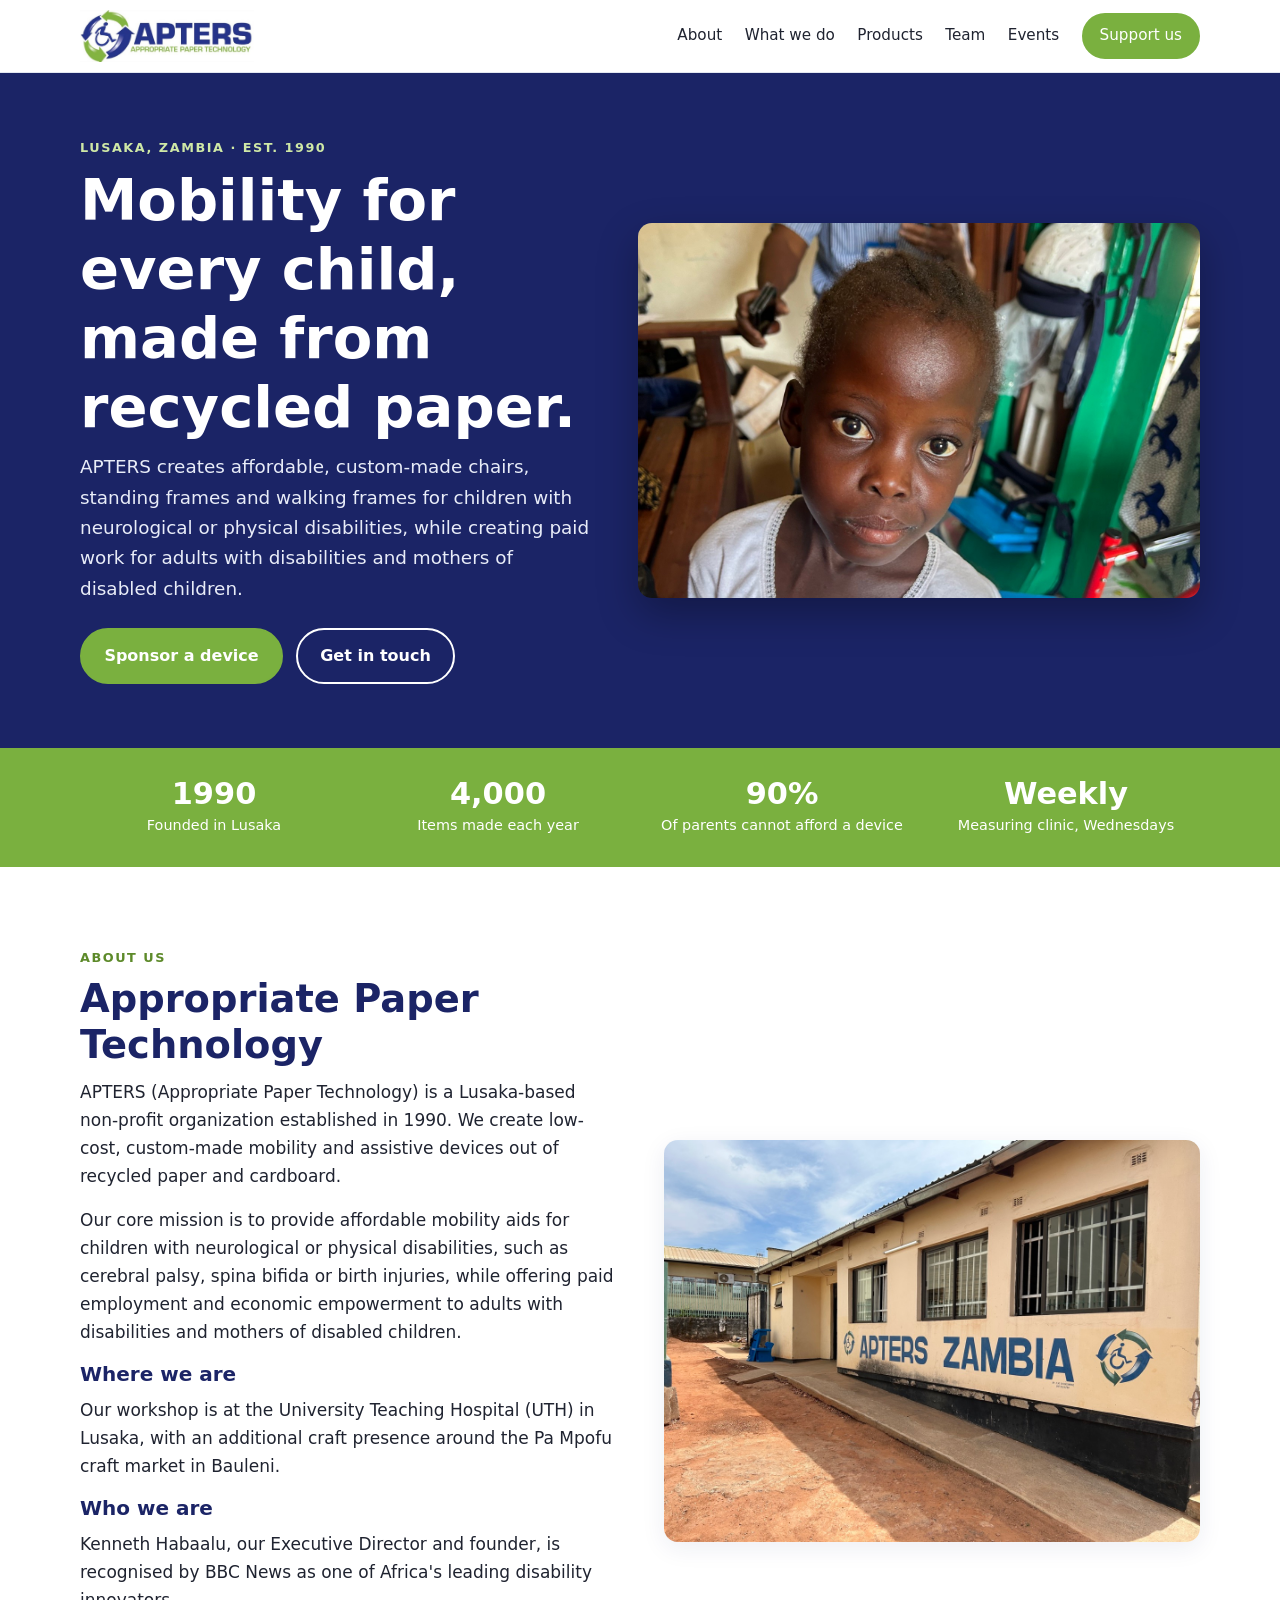
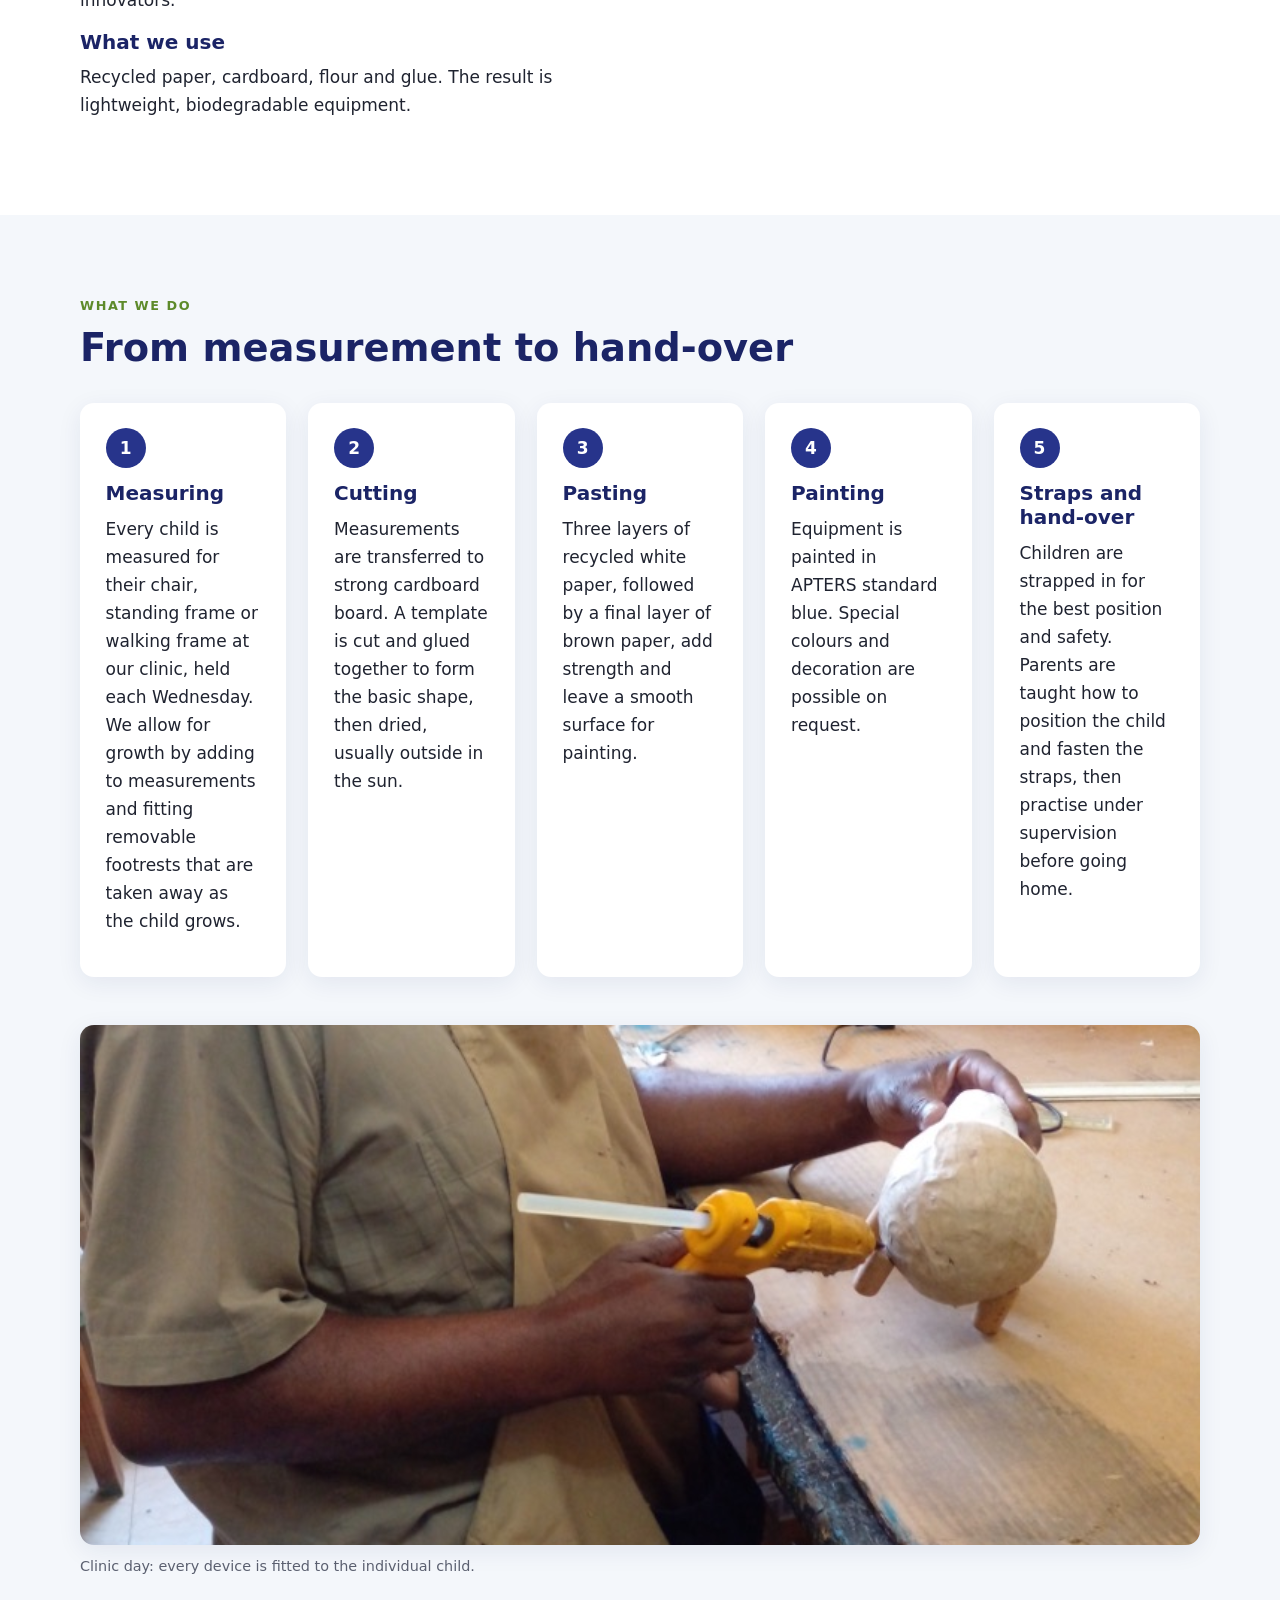
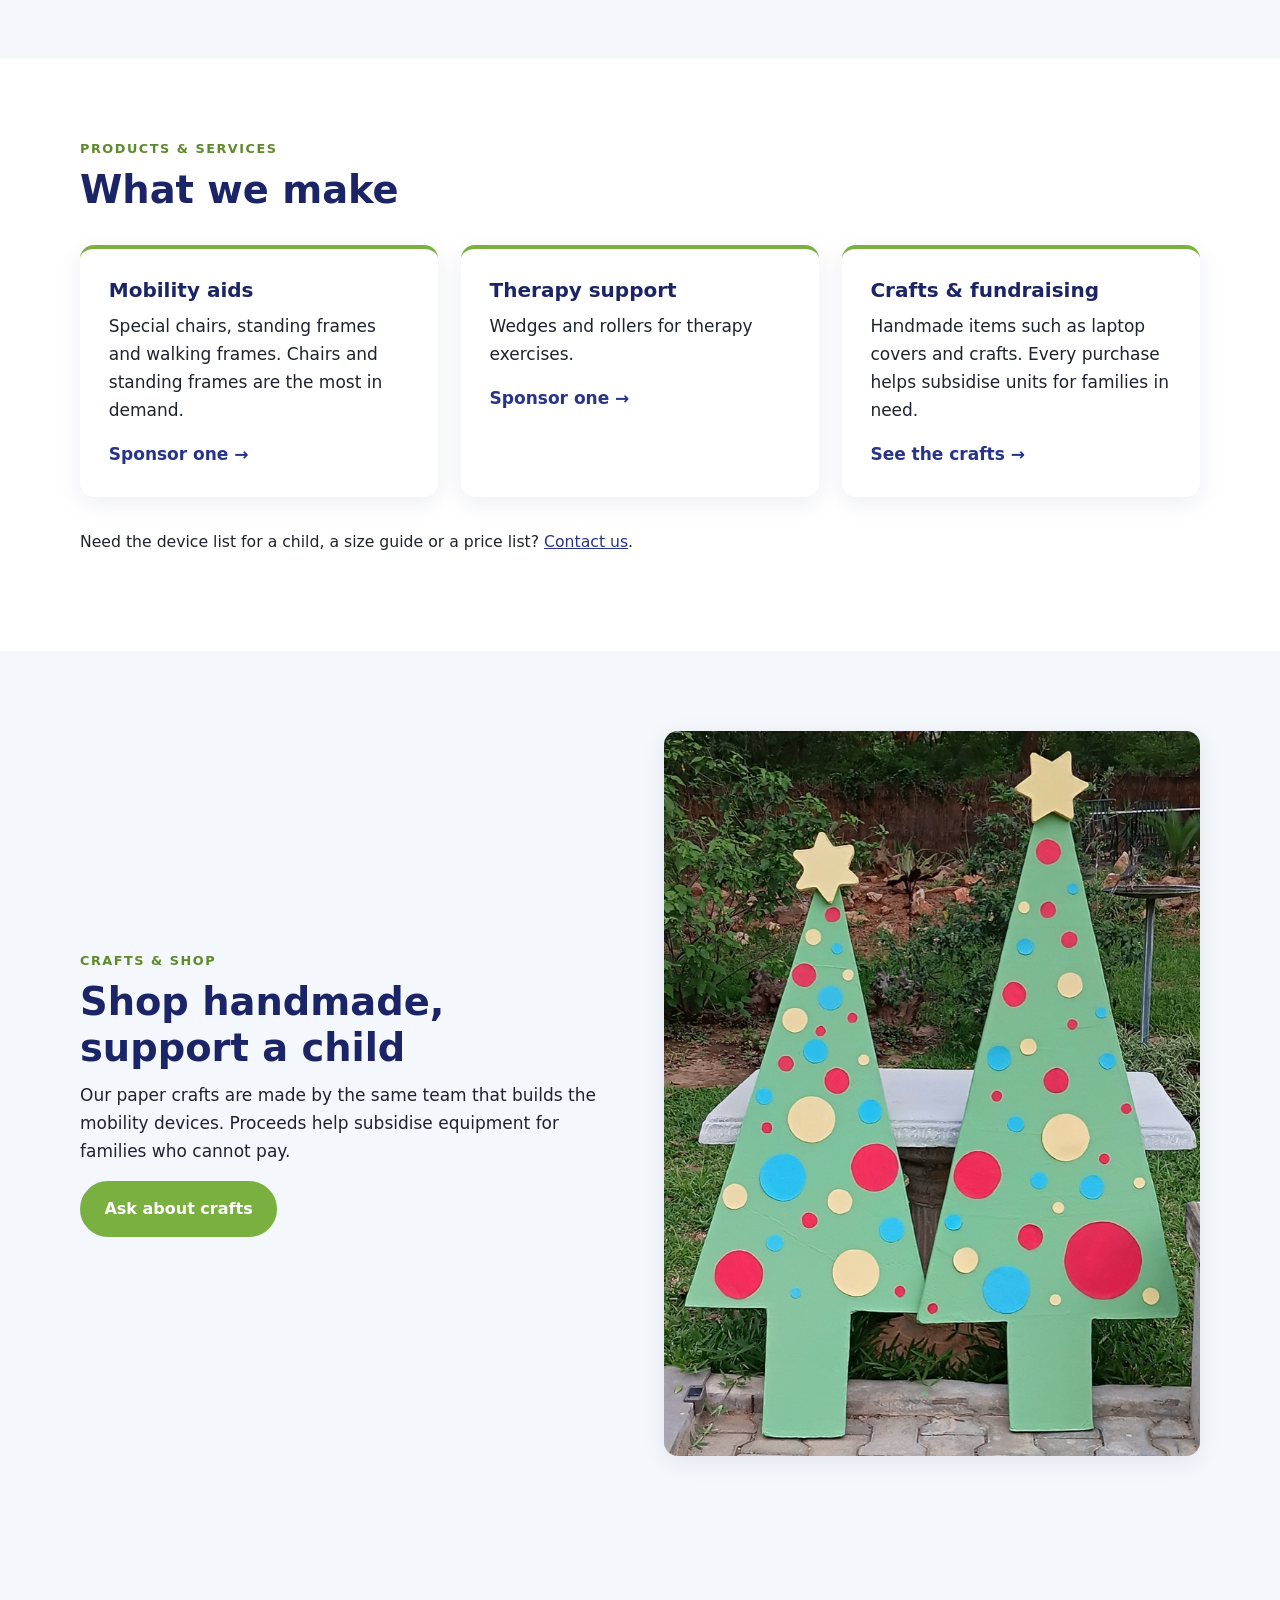
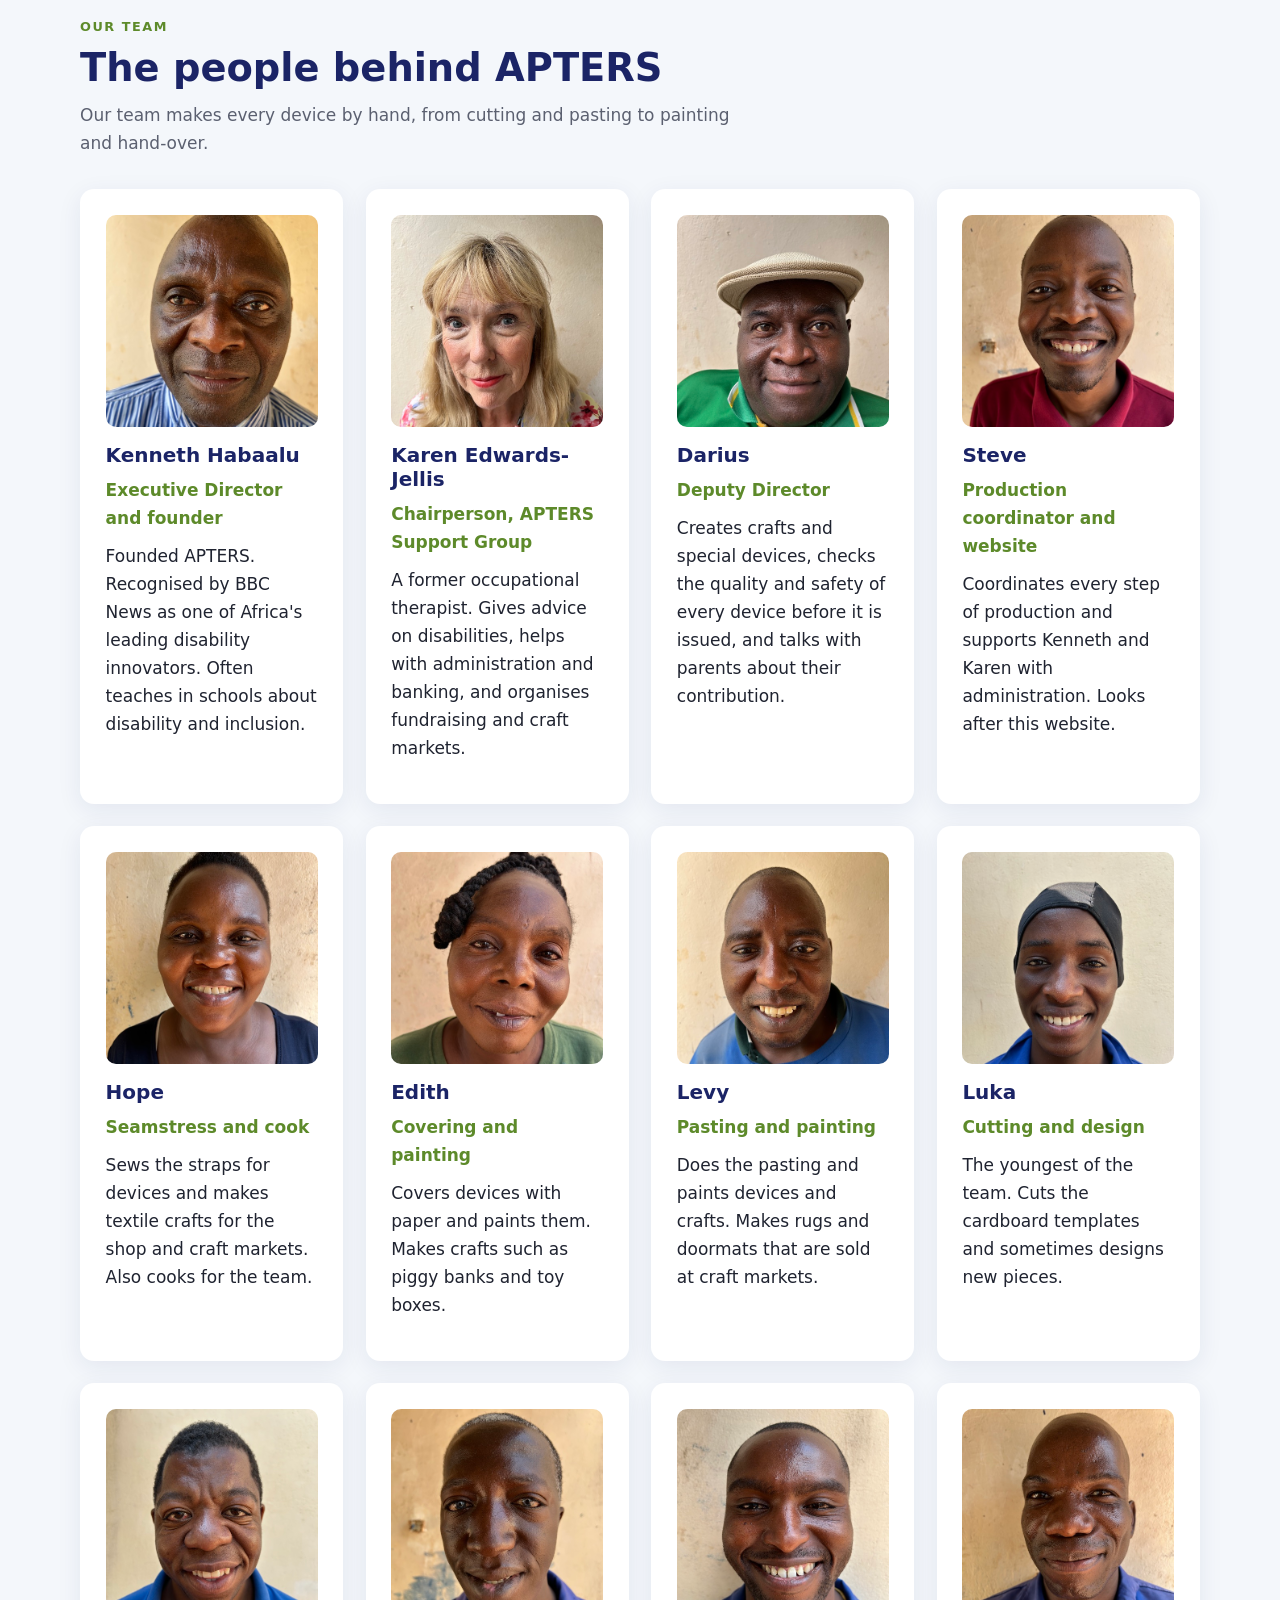
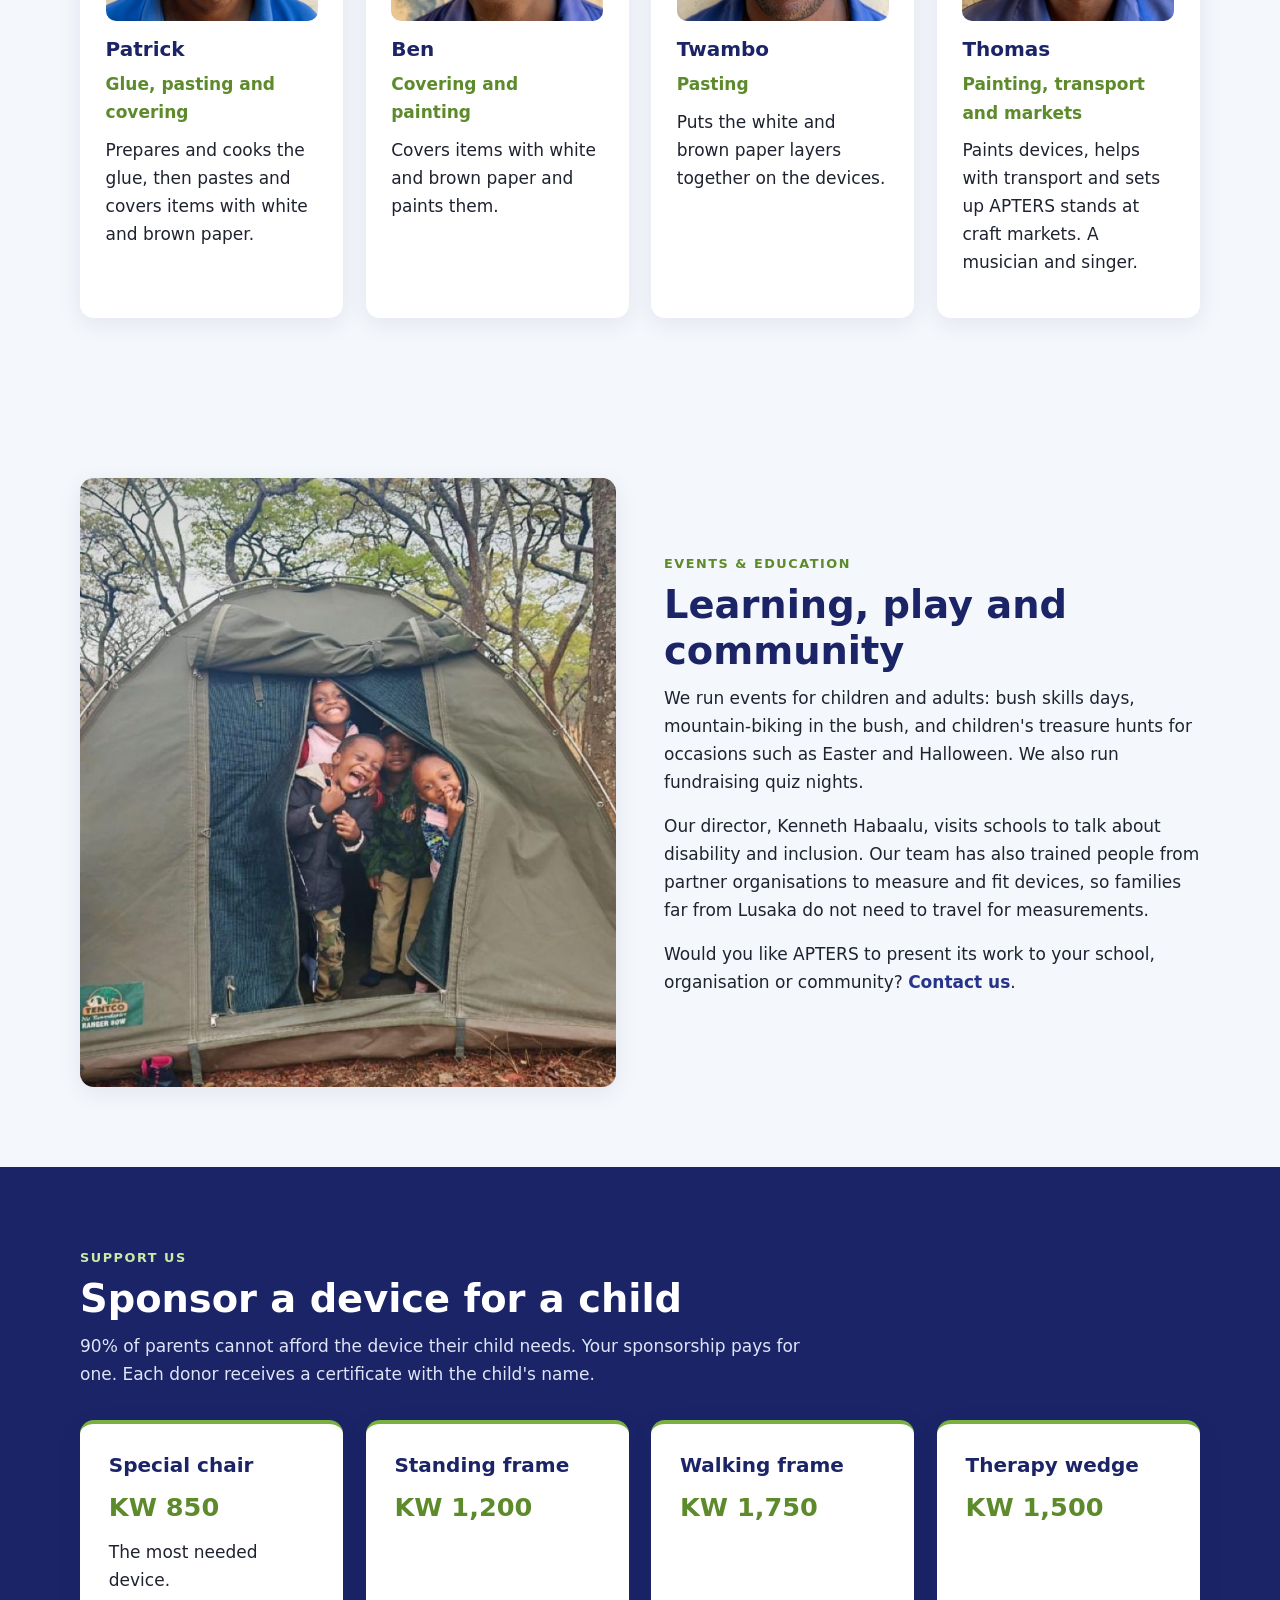
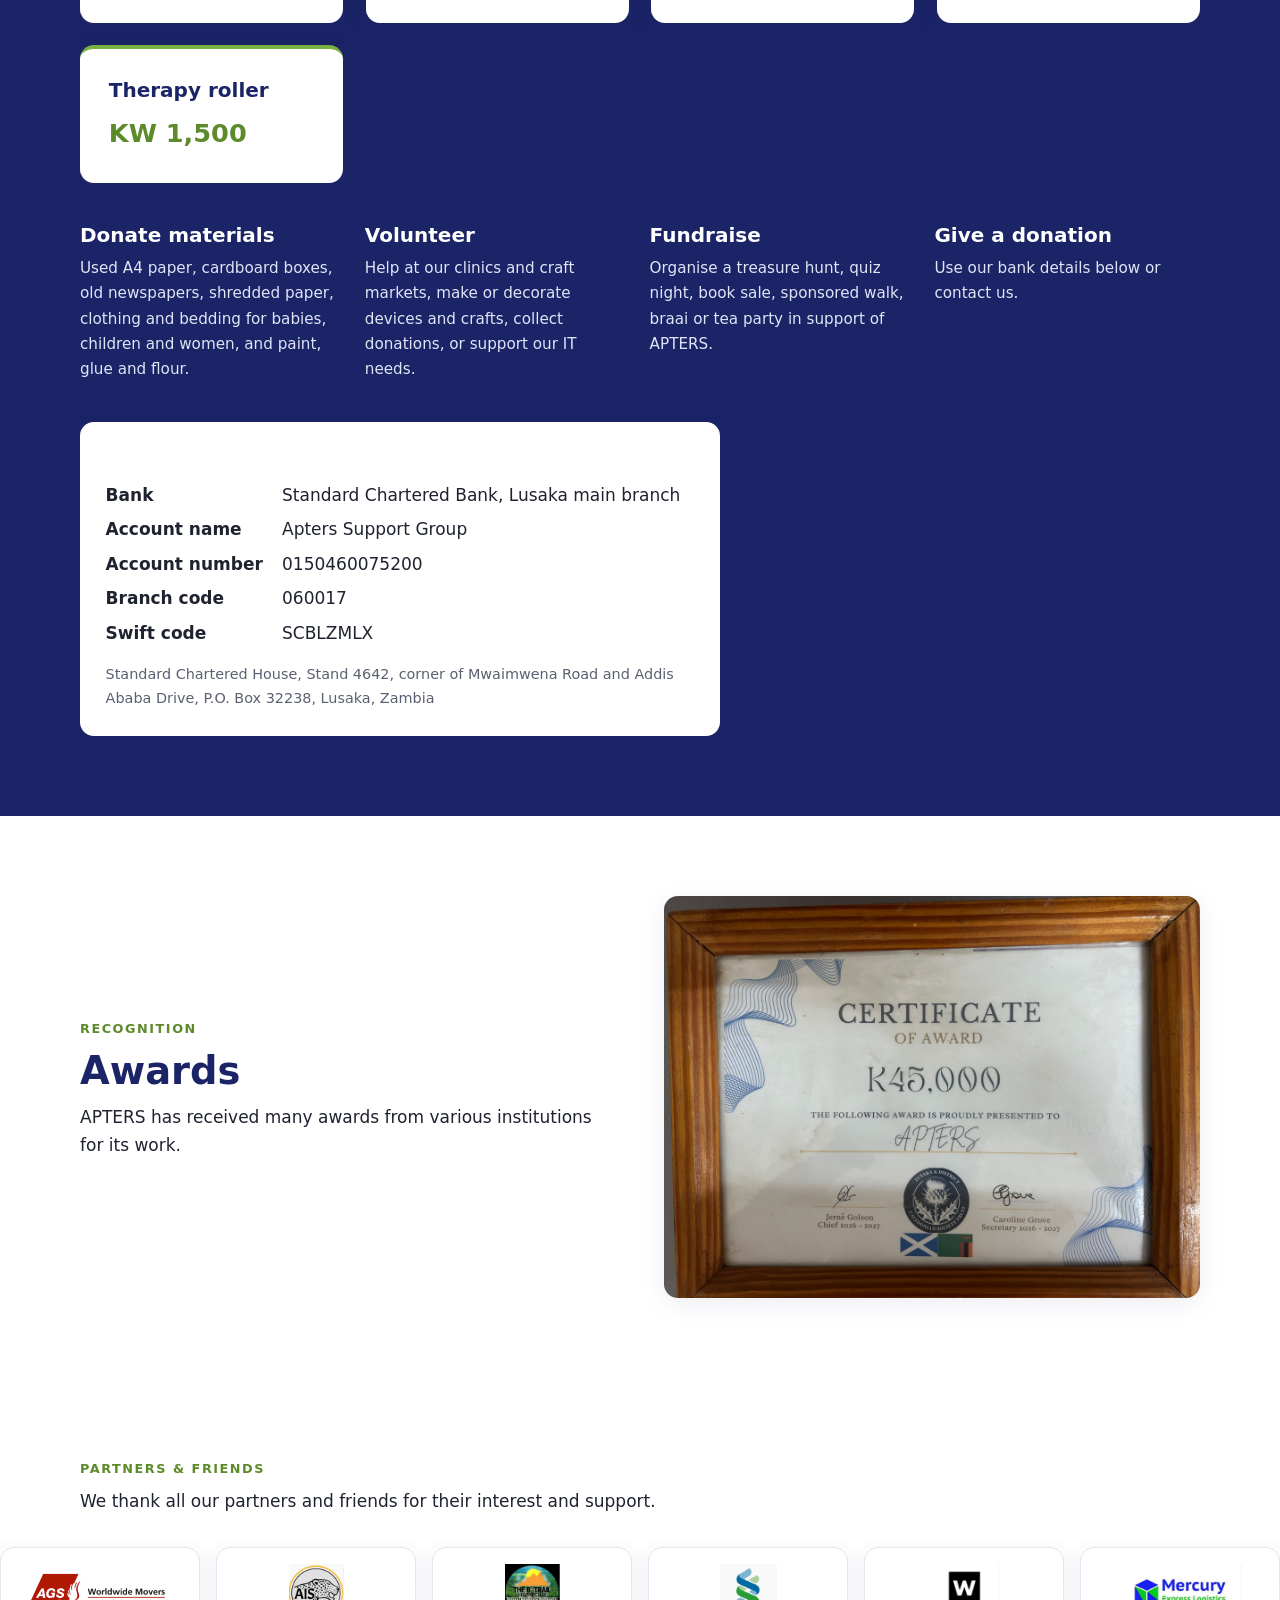
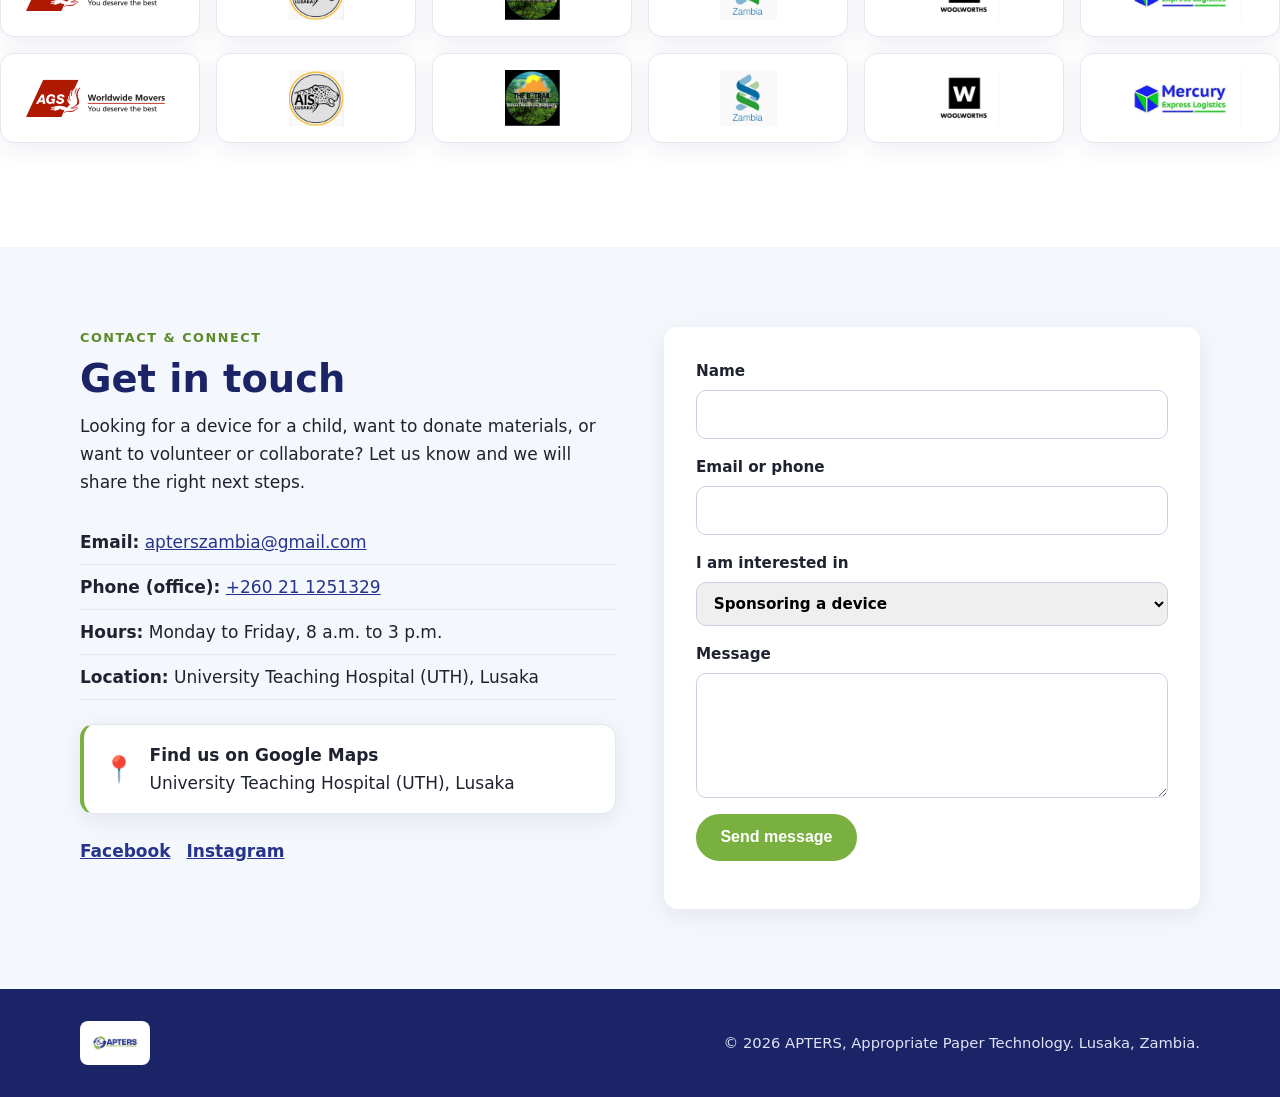
==== commit 936f8e5c: "Show only partners with logos in carousel for now Co-Authored-By: Claude Haiku 5.5 <noreply@anthropi" ====
--- a/site/index.html
+++ b/site/index.html
@@ -321,82 +321,38 @@
         <ul class="track">
           <li class="logo-tile"><img src="assets/img/partners/ags-capital.png" alt="AGS Capital" loading="lazy"></li>
           <li class="logo-tile"><img src="assets/img/partners/american-international-school.png" alt="American International School in Lusaka" loading="lazy"></li>
-          <li class="logo-tile"><span>APTERS helping hands</span></li>
-          <li class="logo-tile"><img src="assets/img/partners/bread-for-the-world.png" alt="Bread for the world" loading="lazy"></li>
-          <li class="logo-tile"><span>Buleen</span></li>
-          <li class="logo-tile"><span>Caledonian Society</span></li>
-          <li class="logo-tile"><span>Ciela Hotel</span></li>
-          <li class="logo-tile"><span>Casa Bambino</span></li>
           <li class="logo-tile"><img src="assets/img/partners/eight-trail-hiking-club.png" alt="Eight Trail Hiking Club" loading="lazy"></li>
-          <li class="logo-tile"><span>Farm Gate</span></li>
-          <li class="logo-tile"><span>Fit Foot</span></li>
-          <li class="logo-tile"><span>G. Fox</span></li>
-          <li class="logo-tile"><span>Homenet</span></li>
-          <li class="logo-tile"><span>International School of Lusaka</span></li>
-          <li class="logo-tile"><span>International Women&#x27;s Club of Lusaka</span></li>
-          <li class="logo-tile"><span>Inutu Siyana Good Will</span></li>
-          <li class="logo-tile"><span>Japanese Embassy</span></li>
-          <li class="logo-tile"><img src="assets/img/partners/jica.png" alt="JICA" loading="lazy"></li>
-          <li class="logo-tile"><span>JSC Footsteps</span></li>
-          <li class="logo-tile"><span>Pestalozzi School</span></li>
-          <li class="logo-tile"><span>Lazy J XCO MTB</span></li>
-          <li class="logo-tile"><span>Lusaka Indian Ladies Association LILA</span></li>
-          <li class="logo-tile"><span>Maji Adventures</span></li>
-          <li class="logo-tile"><span>Mary&#x27;s Bookshop</span></li>
-          <li class="logo-tile"><span>Members of J Lazy J Sanctuary</span></li>
+          <li class="logo-tile"><img src="assets/img/partners/standard-chartered.png" alt="Standard Chartered Bank" loading="lazy"></li>
+          <li class="logo-tile"><img src="assets/img/partners/woolworths.png" alt="Woolworths Kabulonga" loading="lazy"></li>
           <li class="logo-tile"><img src="assets/img/partners/mercury-couriers.png" alt="Mercury Couriers" loading="lazy"></li>
           <li class="logo-tile"><img src="assets/img/partners/mocha-puddle.png" alt="Mocha Puddle" loading="lazy"></li>
           <li class="logo-tile"><img src="assets/img/partners/mumoso.png" alt="Mumoso" loading="lazy"></li>
           <li class="logo-tile"><img src="assets/img/partners/nomads-zambia.png" alt="Nomads Zambia" loading="lazy"></li>
-          <li class="logo-tile"><span>Phoenix</span></li>
           <li class="logo-tile"><img src="assets/img/partners/pick-n-pay.png" alt="Pick &#x27;n&#x27; Pay" loading="lazy"></li>
           <li class="logo-tile"><img src="assets/img/partners/pro-flight.png" alt="Pro Flight" loading="lazy"></li>
           <li class="logo-tile"><img src="assets/img/partners/ses-bonn.png" alt="SES Bonn, Germany" loading="lazy"></li>
-          <li class="logo-tile"><img src="assets/img/partners/standard-chartered.png" alt="Standard Chartered Bank" loading="lazy"></li>
-          <li class="logo-tile"><span>Tombe</span></li>
-          <li class="logo-tile"><img src="assets/img/partners/woolworths.png" alt="Woolworths Kabulonga" loading="lazy"></li>
           <li class="logo-tile"><img src="assets/img/partners/yalelo.png" alt="Yalelo" loading="lazy"></li>
           <li class="logo-tile"><img src="assets/img/partners/zambian-society-trust.png" alt="Zambian Society Trust" loading="lazy"></li>
+          <li class="logo-tile"><img src="assets/img/partners/bread-for-the-world.png" alt="Bread for the world" loading="lazy"></li>
+          <li class="logo-tile"><img src="assets/img/partners/jica.png" alt="JICA" loading="lazy"></li>
         </ul>
         <ul class="track" aria-hidden="true">
           <li class="logo-tile"><img src="assets/img/partners/ags-capital.png" alt="AGS Capital" loading="lazy"></li>
           <li class="logo-tile"><img src="assets/img/partners/american-international-school.png" alt="American International School in Lusaka" loading="lazy"></li>
-          <li class="logo-tile"><span>APTERS helping hands</span></li>
-          <li class="logo-tile"><img src="assets/img/partners/bread-for-the-world.png" alt="Bread for the world" loading="lazy"></li>
-          <li class="logo-tile"><span>Buleen</span></li>
-          <li class="logo-tile"><span>Caledonian Society</span></li>
-          <li class="logo-tile"><span>Ciela Hotel</span></li>
-          <li class="logo-tile"><span>Casa Bambino</span></li>
           <li class="logo-tile"><img src="assets/img/partners/eight-trail-hiking-club.png" alt="Eight Trail Hiking Club" loading="lazy"></li>
-          <li class="logo-tile"><span>Farm Gate</span></li>
-          <li class="logo-tile"><span>Fit Foot</span></li>
-          <li class="logo-tile"><span>G. Fox</span></li>
-          <li class="logo-tile"><span>Homenet</span></li>
-          <li class="logo-tile"><span>International School of Lusaka</span></li>
-          <li class="logo-tile"><span>International Women&#x27;s Club of Lusaka</span></li>
-          <li class="logo-tile"><span>Inutu Siyana Good Will</span></li>
-          <li class="logo-tile"><span>Japanese Embassy</span></li>
-          <li class="logo-tile"><img src="assets/img/partners/jica.png" alt="JICA" loading="lazy"></li>
-          <li class="logo-tile"><span>JSC Footsteps</span></li>
-          <li class="logo-tile"><span>Pestalozzi School</span></li>
-          <li class="logo-tile"><span>Lazy J XCO MTB</span></li>
-          <li class="logo-tile"><span>Lusaka Indian Ladies Association LILA</span></li>
-          <li class="logo-tile"><span>Maji Adventures</span></li>
-          <li class="logo-tile"><span>Mary&#x27;s Bookshop</span></li>
-          <li class="logo-tile"><span>Members of J Lazy J Sanctuary</span></li>
+          <li class="logo-tile"><img src="assets/img/partners/standard-chartered.png" alt="Standard Chartered Bank" loading="lazy"></li>
+          <li class="logo-tile"><img src="assets/img/partners/woolworths.png" alt="Woolworths Kabulonga" loading="lazy"></li>
           <li class="logo-tile"><img src="assets/img/partners/mercury-couriers.png" alt="Mercury Couriers" loading="lazy"></li>
           <li class="logo-tile"><img src="assets/img/partners/mocha-puddle.png" alt="Mocha Puddle" loading="lazy"></li>
           <li class="logo-tile"><img src="assets/img/partners/mumoso.png" alt="Mumoso" loading="lazy"></li>
           <li class="logo-tile"><img src="assets/img/partners/nomads-zambia.png" alt="Nomads Zambia" loading="lazy"></li>
-          <li class="logo-tile"><span>Phoenix</span></li>
           <li class="logo-tile"><img src="assets/img/partners/pick-n-pay.png" alt="Pick &#x27;n&#x27; Pay" loading="lazy"></li>
           <li class="logo-tile"><img src="assets/img/partners/pro-flight.png" alt="Pro Flight" loading="lazy"></li>
           <li class="logo-tile"><img src="assets/img/partners/ses-bonn.png" alt="SES Bonn, Germany" loading="lazy"></li>
-          <li class="logo-tile"><img src="assets/img/partners/standard-chartered.png" alt="Standard Chartered Bank" loading="lazy"></li>
-          <li class="logo-tile"><span>Tombe</span></li>
-          <li class="logo-tile"><img src="assets/img/partners/woolworths.png" alt="Woolworths Kabulonga" loading="lazy"></li>
           <li class="logo-tile"><img src="assets/img/partners/yalelo.png" alt="Yalelo" loading="lazy"></li>
           <li class="logo-tile"><img src="assets/img/partners/zambian-society-trust.png" alt="Zambian Society Trust" loading="lazy"></li>
+          <li class="logo-tile"><img src="assets/img/partners/bread-for-the-world.png" alt="Bread for the world" loading="lazy"></li>
+          <li class="logo-tile"><img src="assets/img/partners/jica.png" alt="JICA" loading="lazy"></li>
         </ul>
       </div>
   </section>
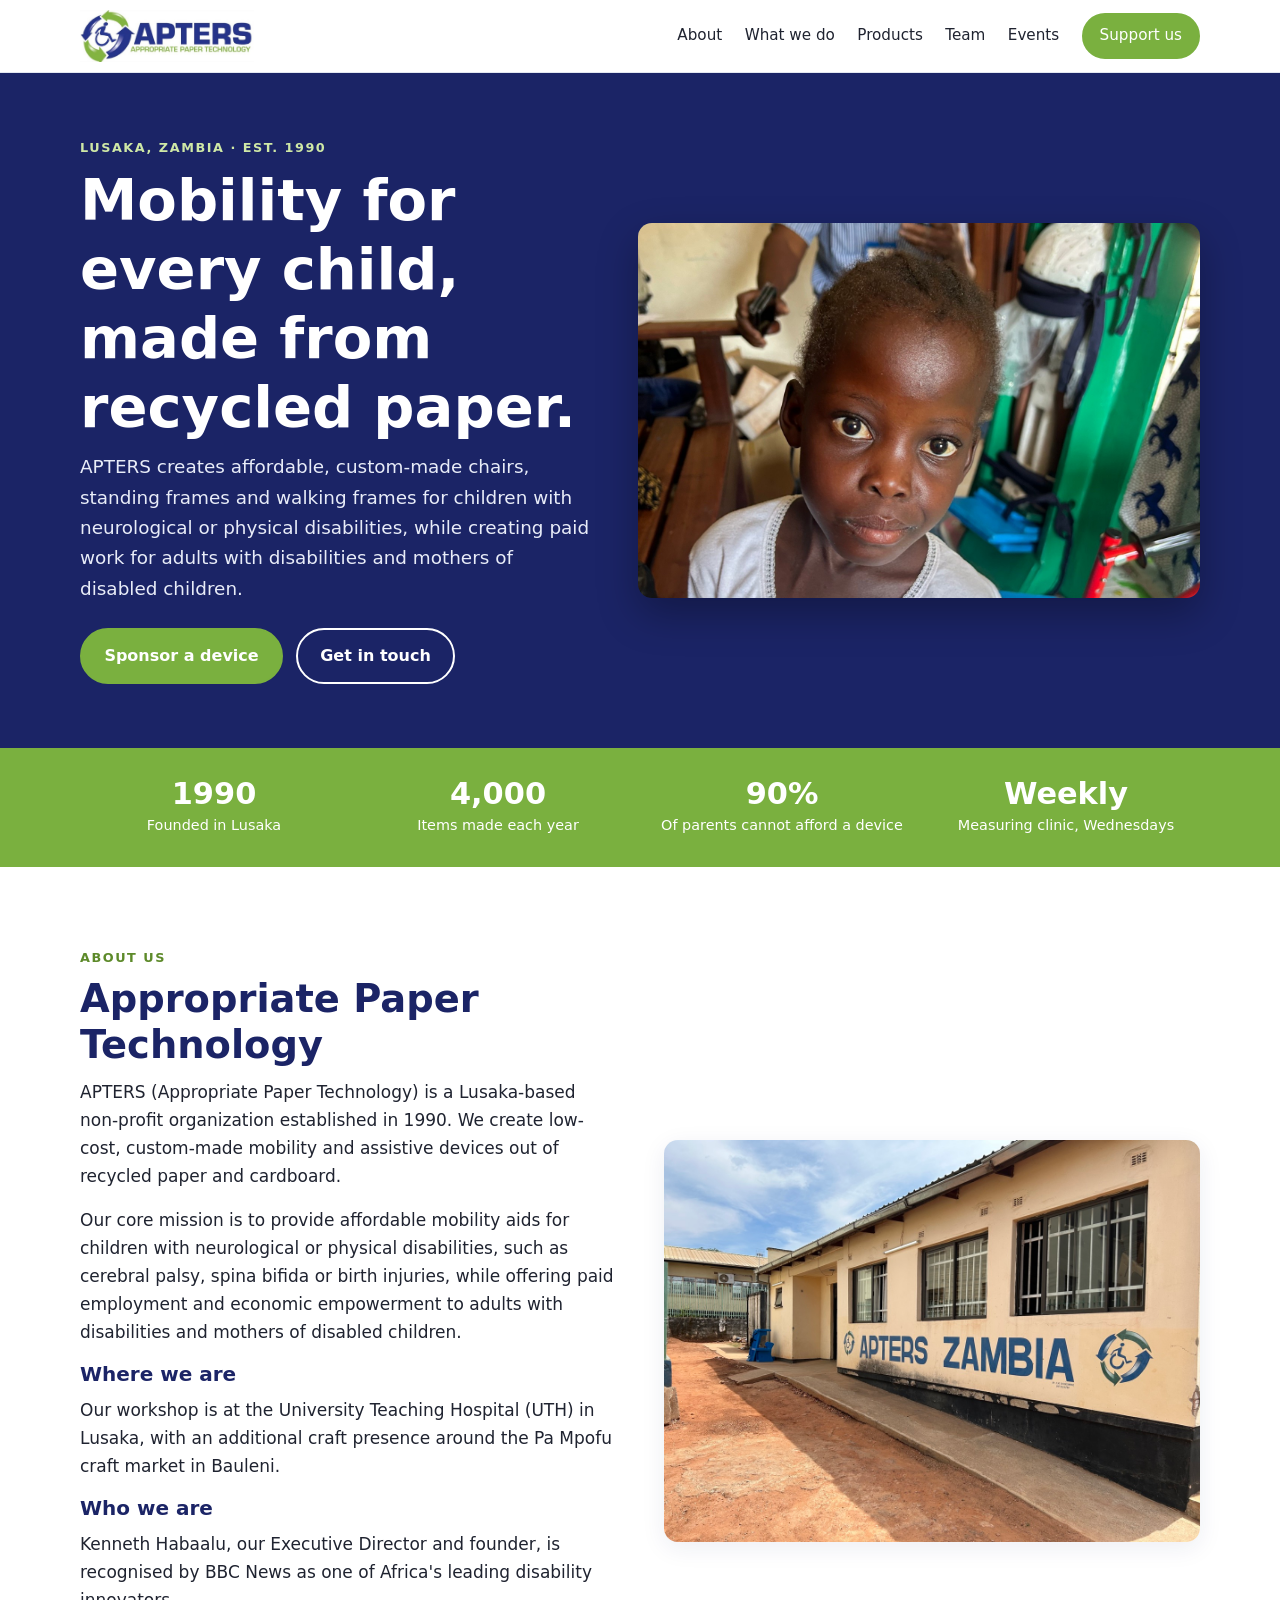
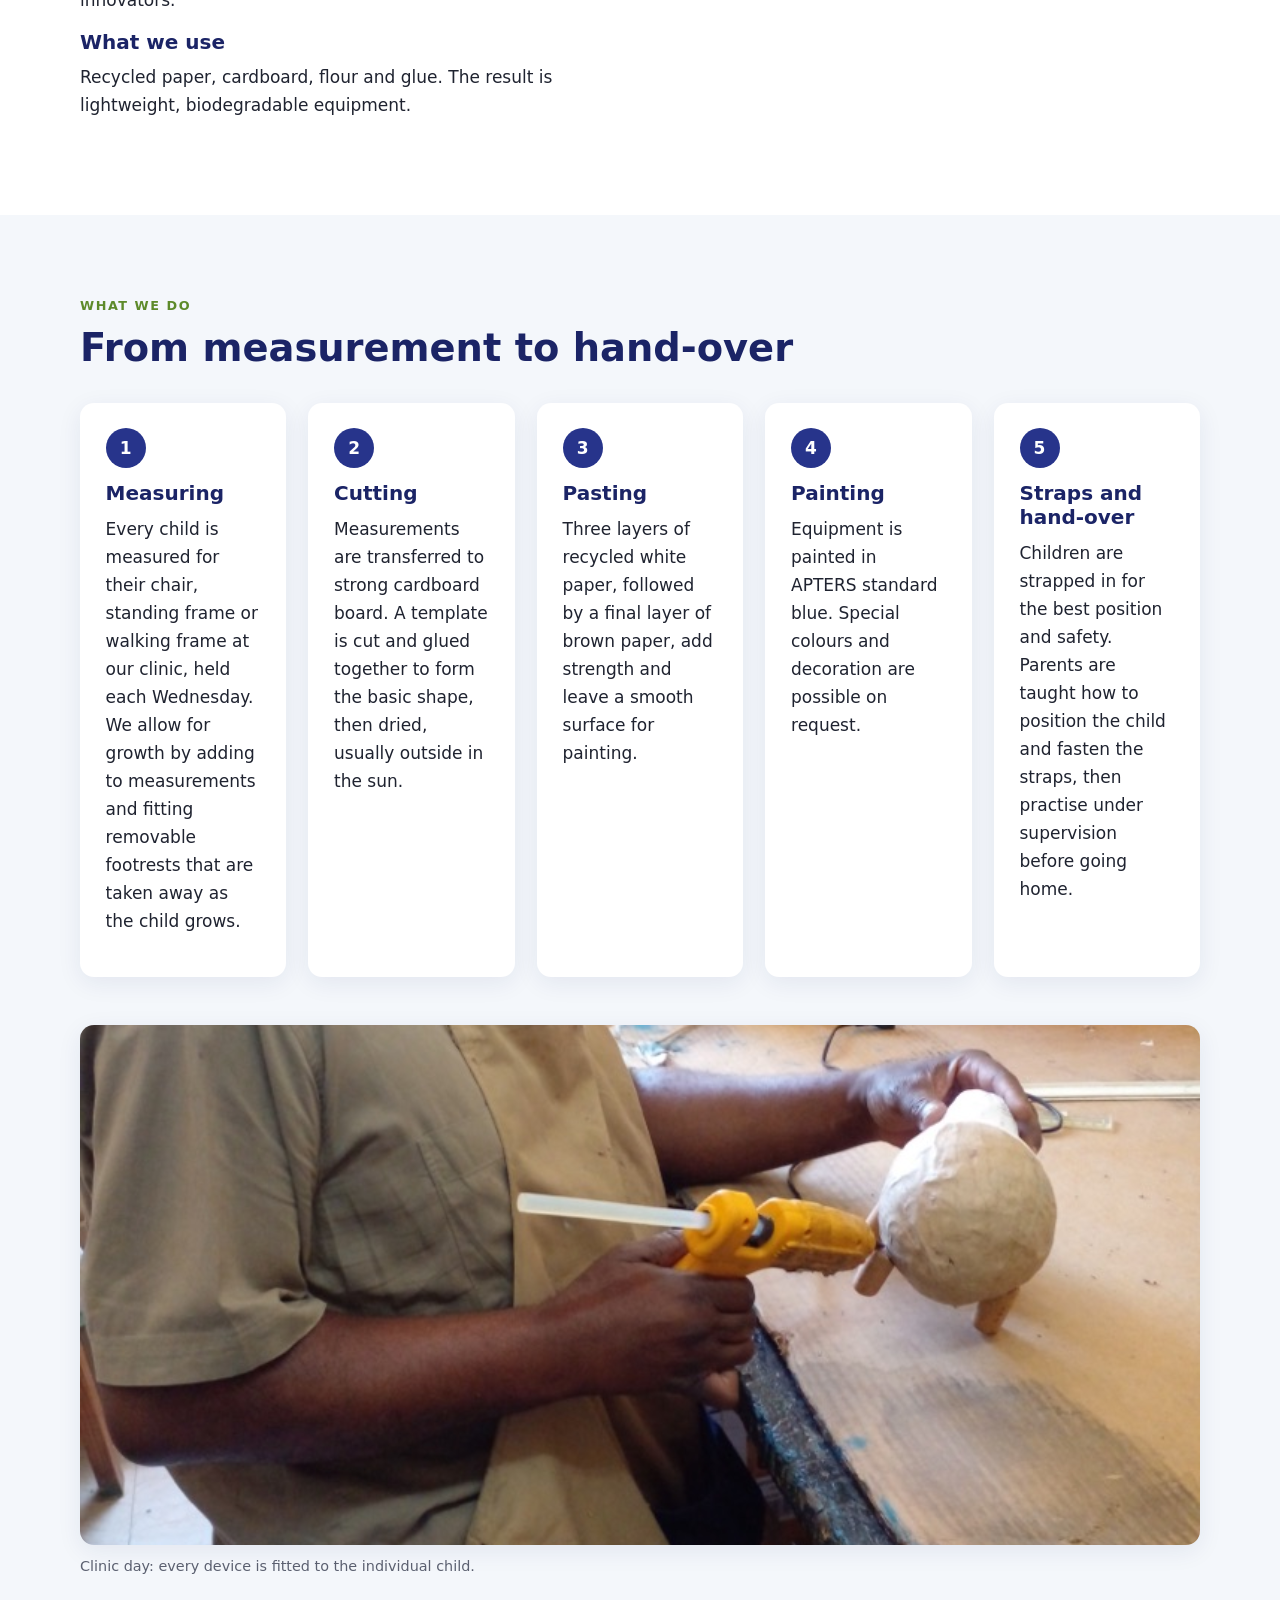
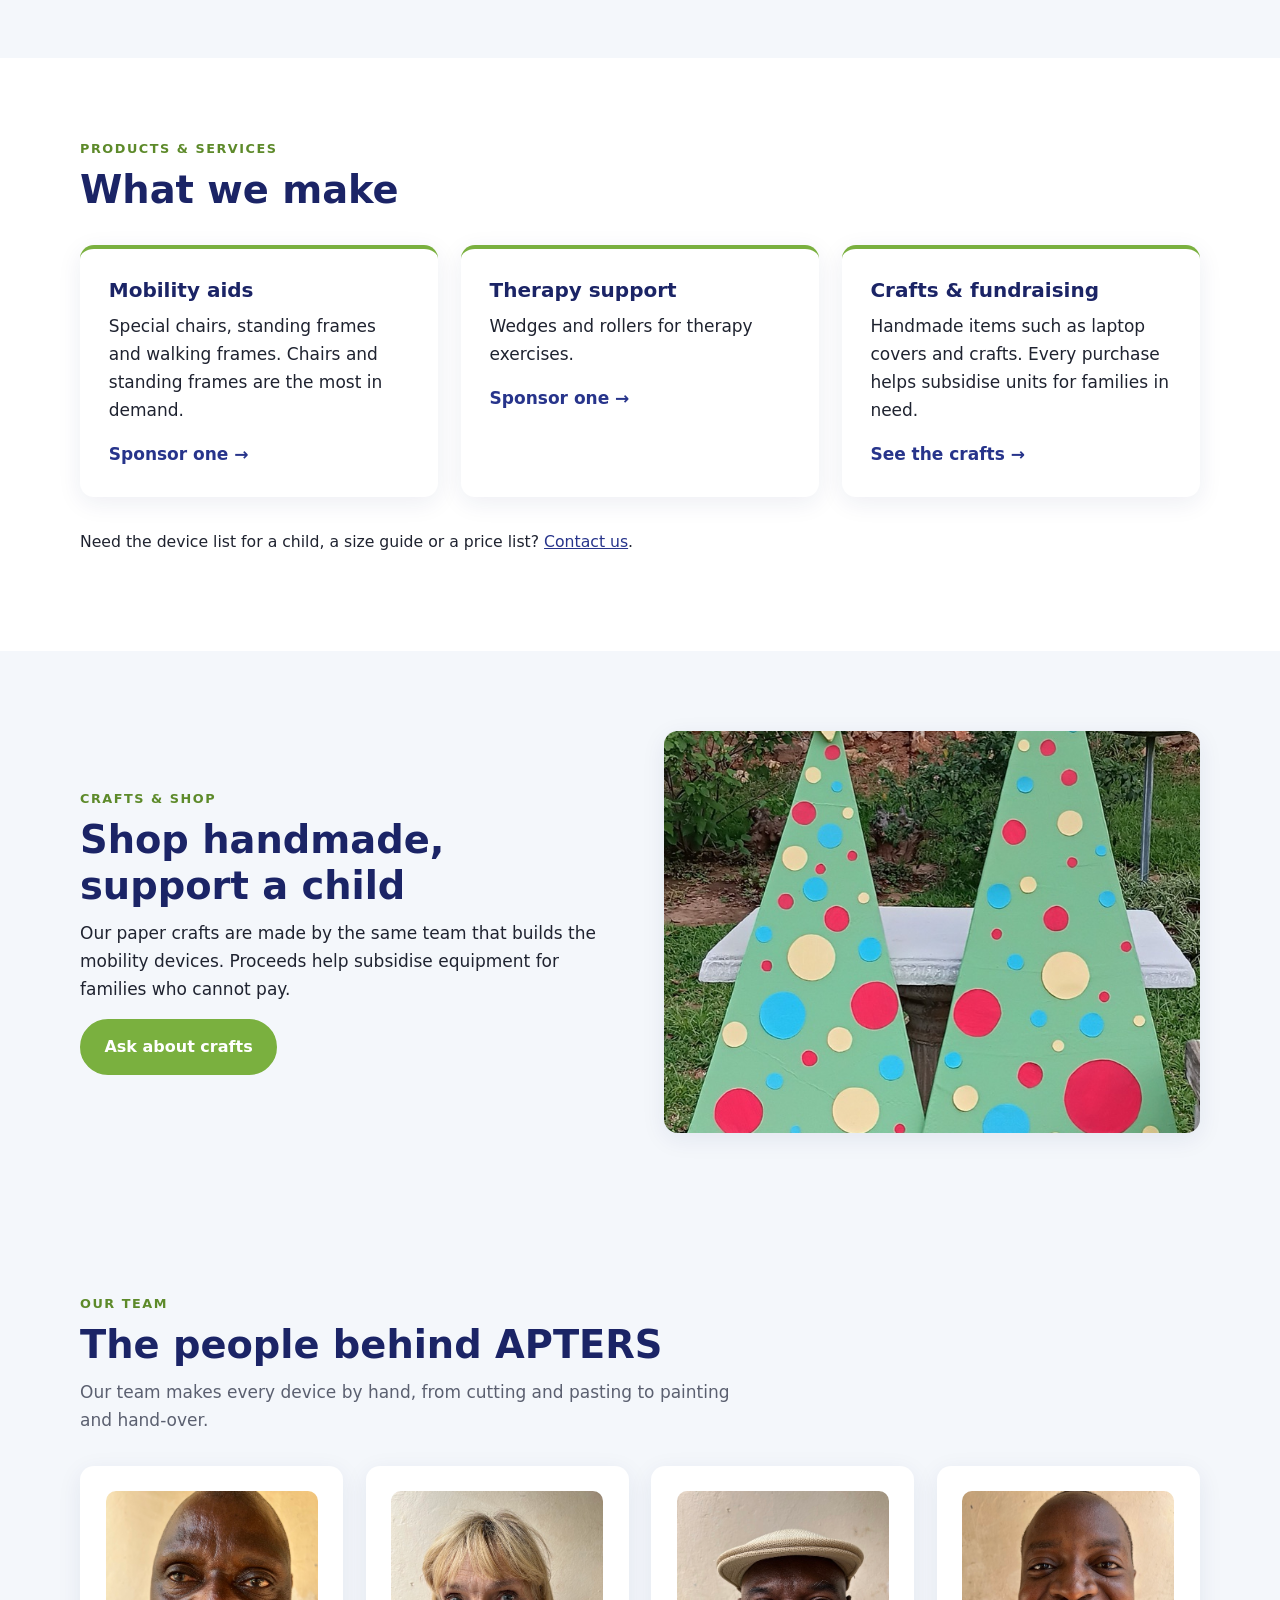
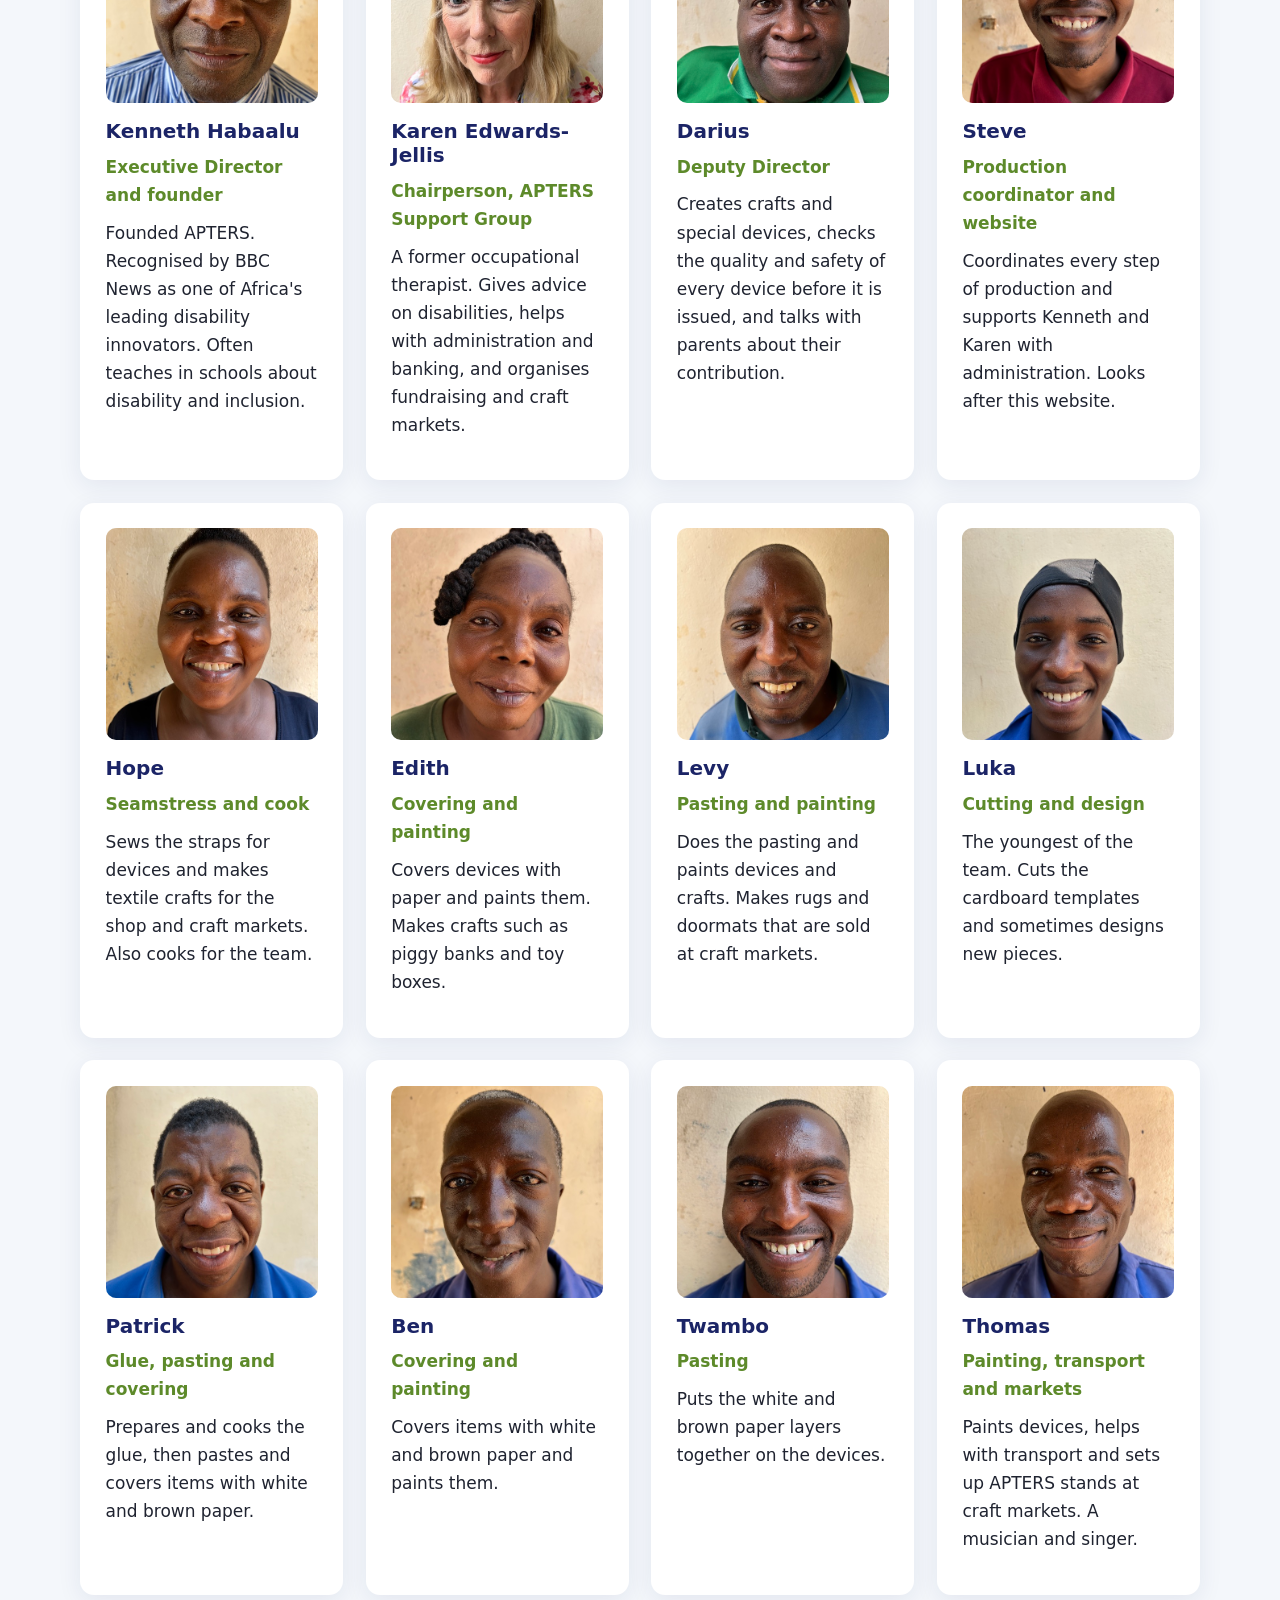
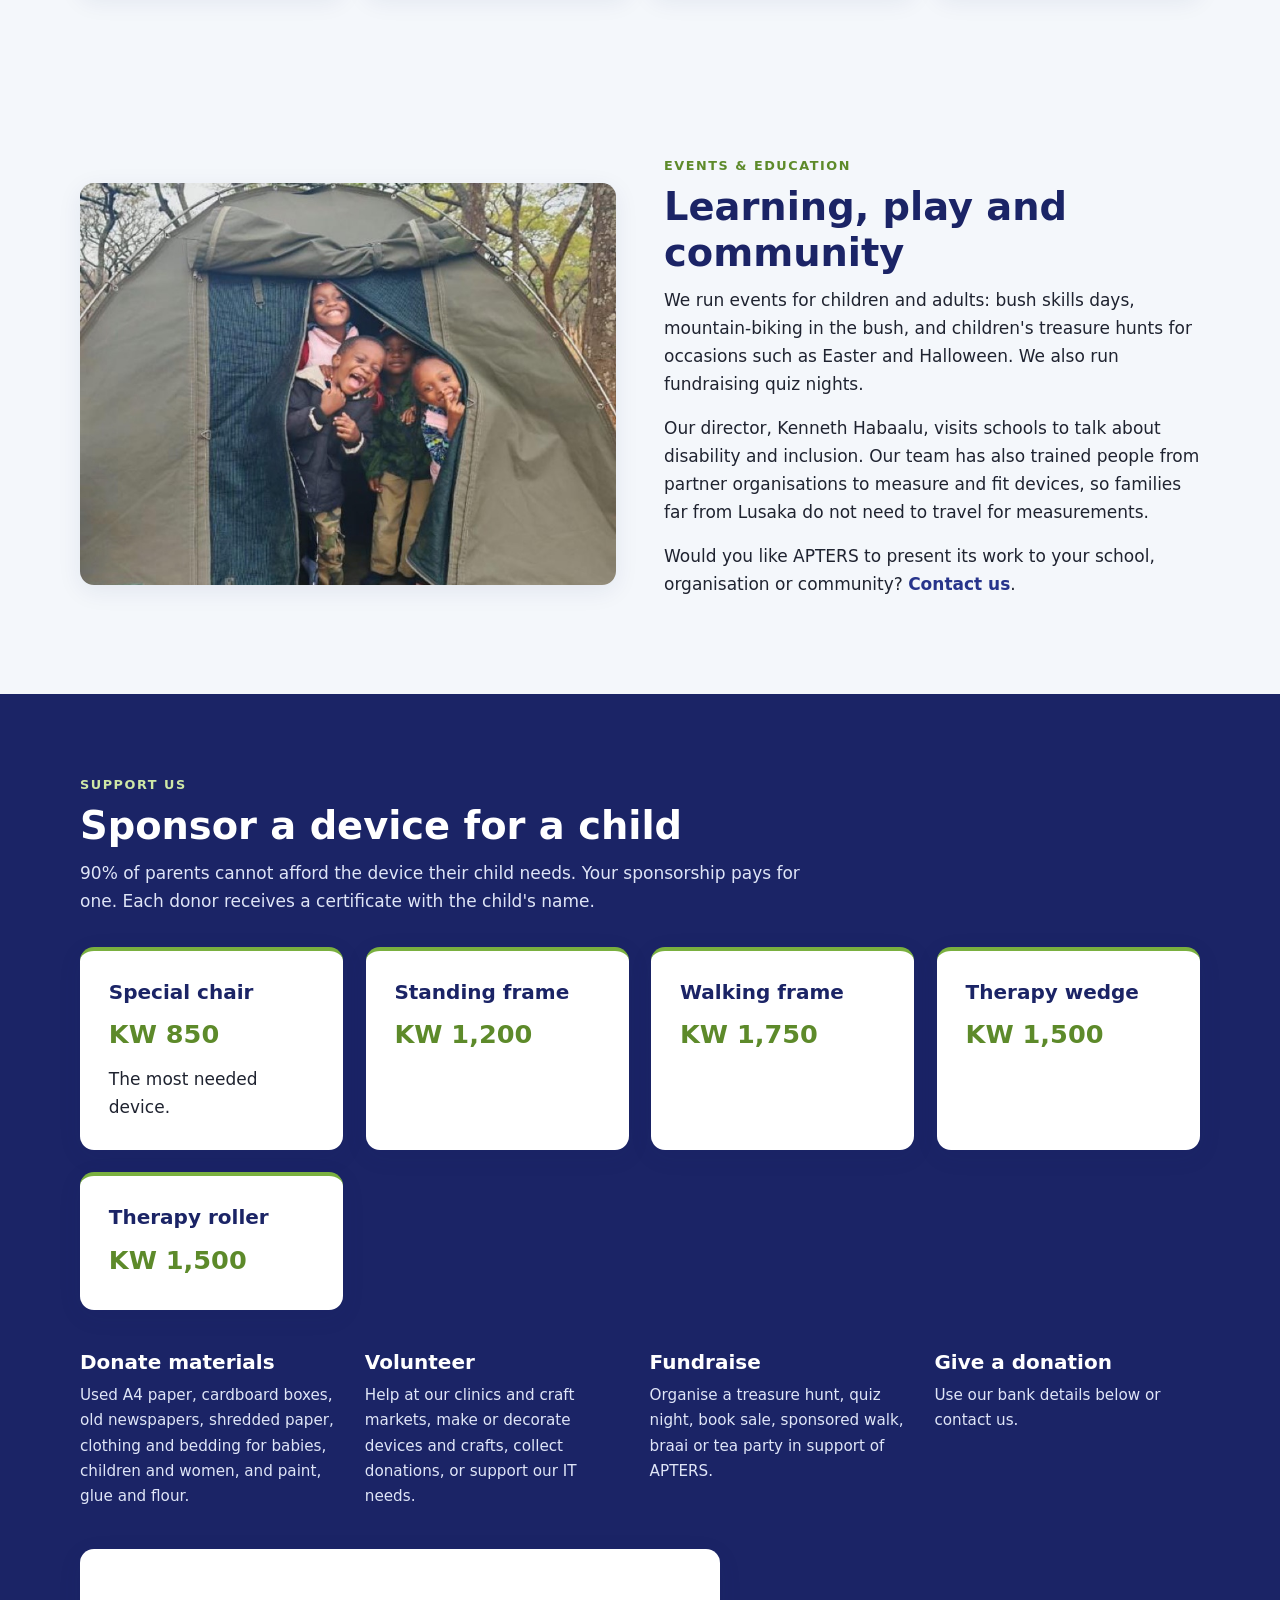
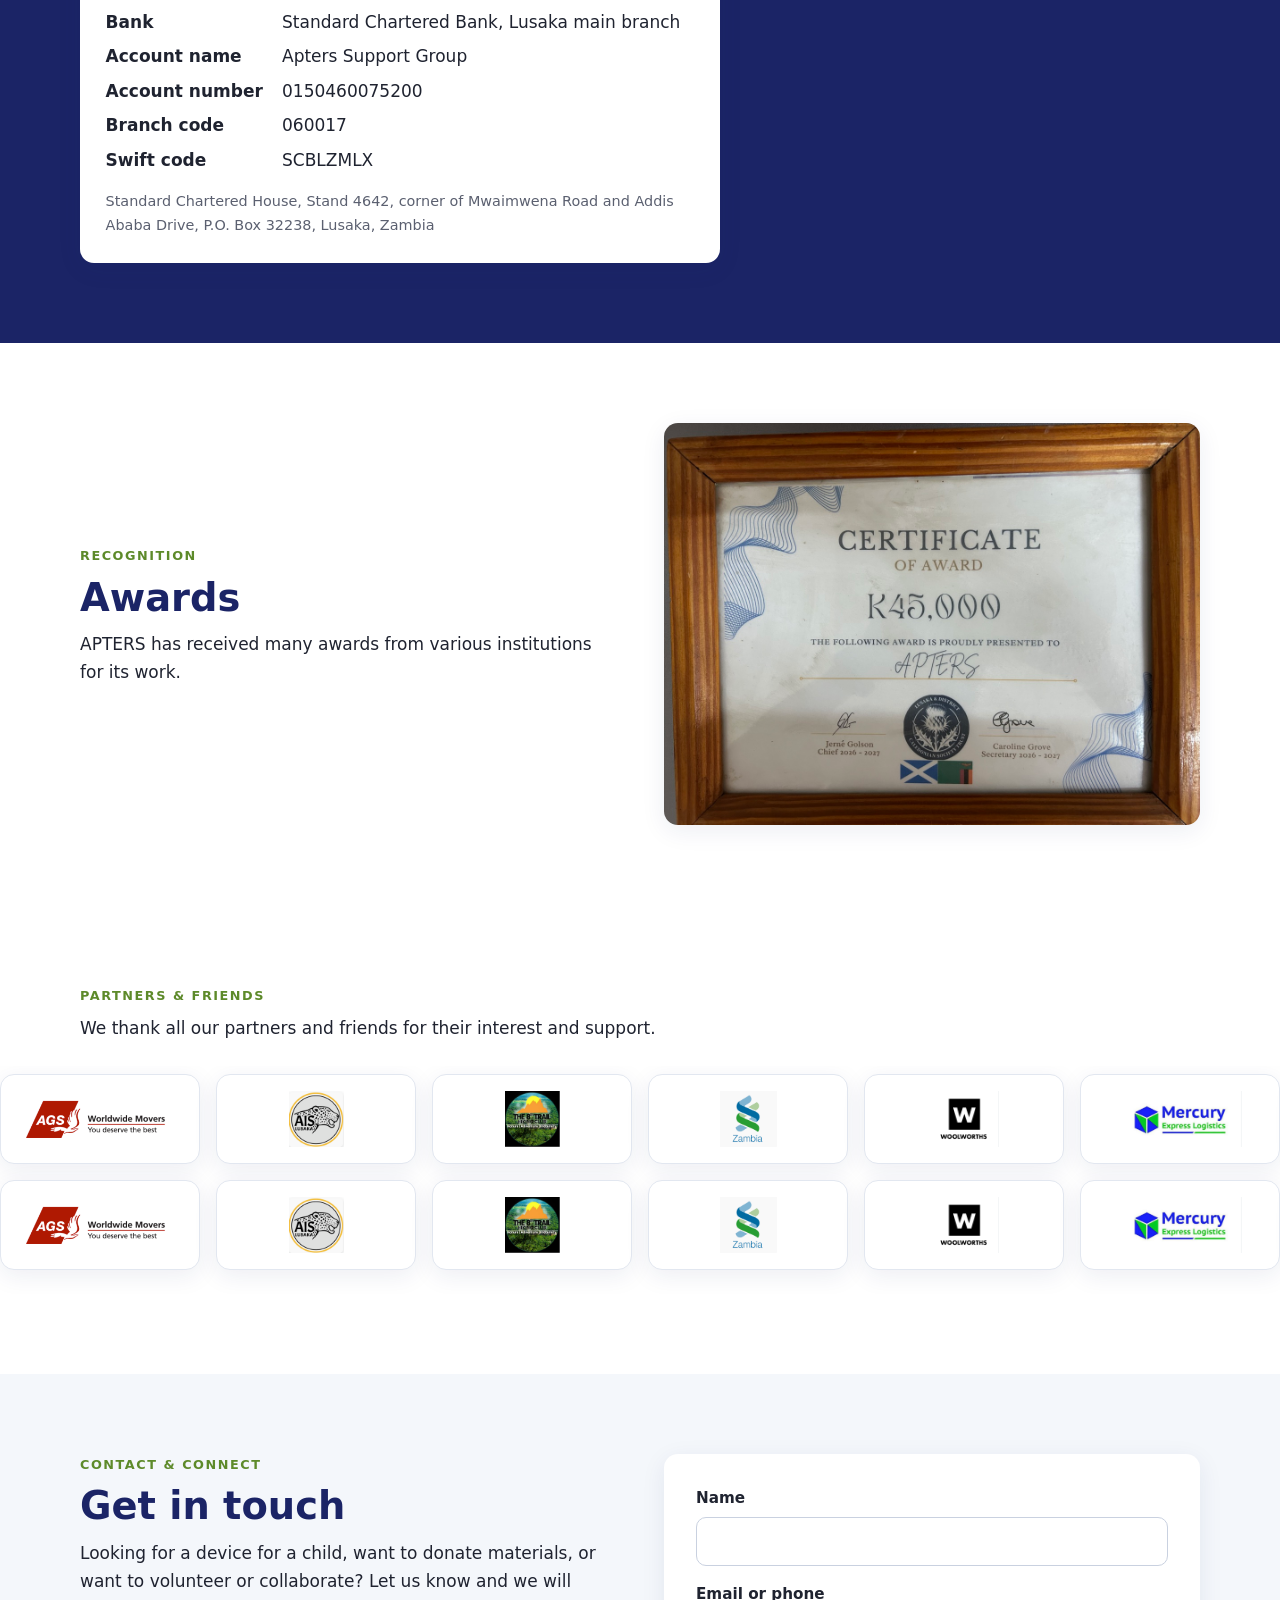
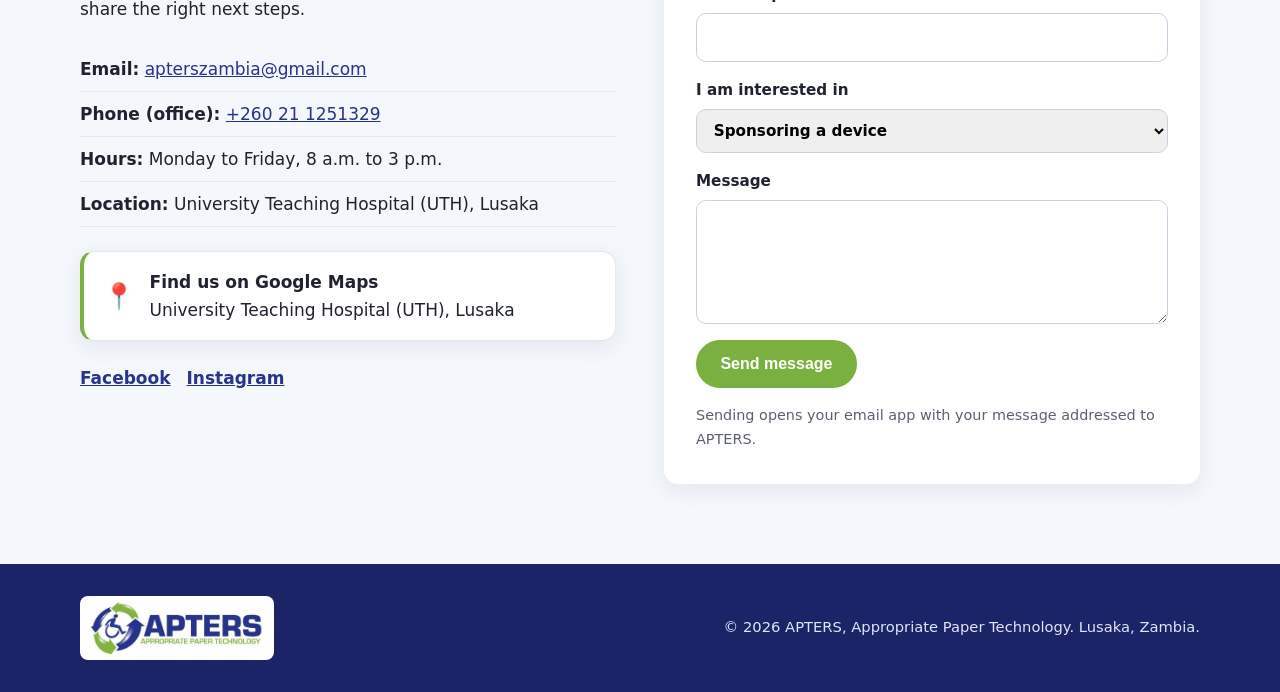
==== commit 8dfc5f9f: "Polish: footer logo, mailto contact form, image frames, mobile team grid Co-Authored-By: Claude Haik" ====
--- a/site/index.html
+++ b/site/index.html
@@ -378,7 +378,7 @@
           <a href="https://www.instagram.com/apterszambia/" target="_blank" rel="noopener" aria-label="APTERS on Instagram">Instagram</a>
         </div>
       </div>
-      <form class="contact-form" action="#" method="post" onsubmit="event.preventDefault(); this.querySelector('.form-note').textContent='Thank you. We will be in touch soon.';">
+      <form class="contact-form" action="mailto:apterszambia@gmail.com" method="post" enctype="text/plain">
         <label>Name <input type="text" name="name" required autocomplete="name"></label>
         <label>Email or phone <input type="text" name="contact" required></label>
         <label>I am interested in
@@ -392,7 +392,7 @@
         </label>
         <label>Message <textarea name="message" rows="4"></textarea></label>
         <button type="submit" class="btn">Send message</button>
-        <p class="form-note" role="status"></p>
+        <p class="form-note">Sending opens your email app with your message addressed to APTERS.</p>
       </form>
     </div>
   </section>
@@ -401,7 +401,7 @@
 
 <footer class="site-footer">
   <div class="container footer-wrap">
-    <img src="assets/img/logo-alt.jpg" alt="APTERS" class="footer-logo">
+    <img src="assets/img/logo.jpg" alt="APTERS" class="footer-logo">
     <p>© <span id="year"></span> APTERS, Appropriate Paper Technology. Lusaka, Zambia.</p>
   </div>
 </footer>
--- a/site/assets/css/styles.css
+++ b/site/assets/css/styles.css
@@ -242,3 +242,16 @@
   .partners .track[aria-hidden="true"] { display: none; }
 }
 .logo-tile img { max-height: 56px; max-width: 160px; width: auto; height: auto; }
+
+/* Layout fixes: consistent image frames and footer logo */
+.split figure img { aspect-ratio: 4 / 3; }
+.footer-logo { height: 64px; padding: 6px 10px; }
+.form-note { color: var(--muted); font-weight: 400; font-size: 0.9rem; }
+@media (max-width: 600px) {
+  .people { grid-template-columns: repeat(2, 1fr); gap: 1rem; }
+  .person { padding: 1rem; }
+  .person h3 { font-size: 1.05rem; }
+  .person p { font-size: 0.9rem; }
+  .person img { margin-bottom: 0.6rem; }
+  .steps { grid-template-columns: 1fr; }
+}
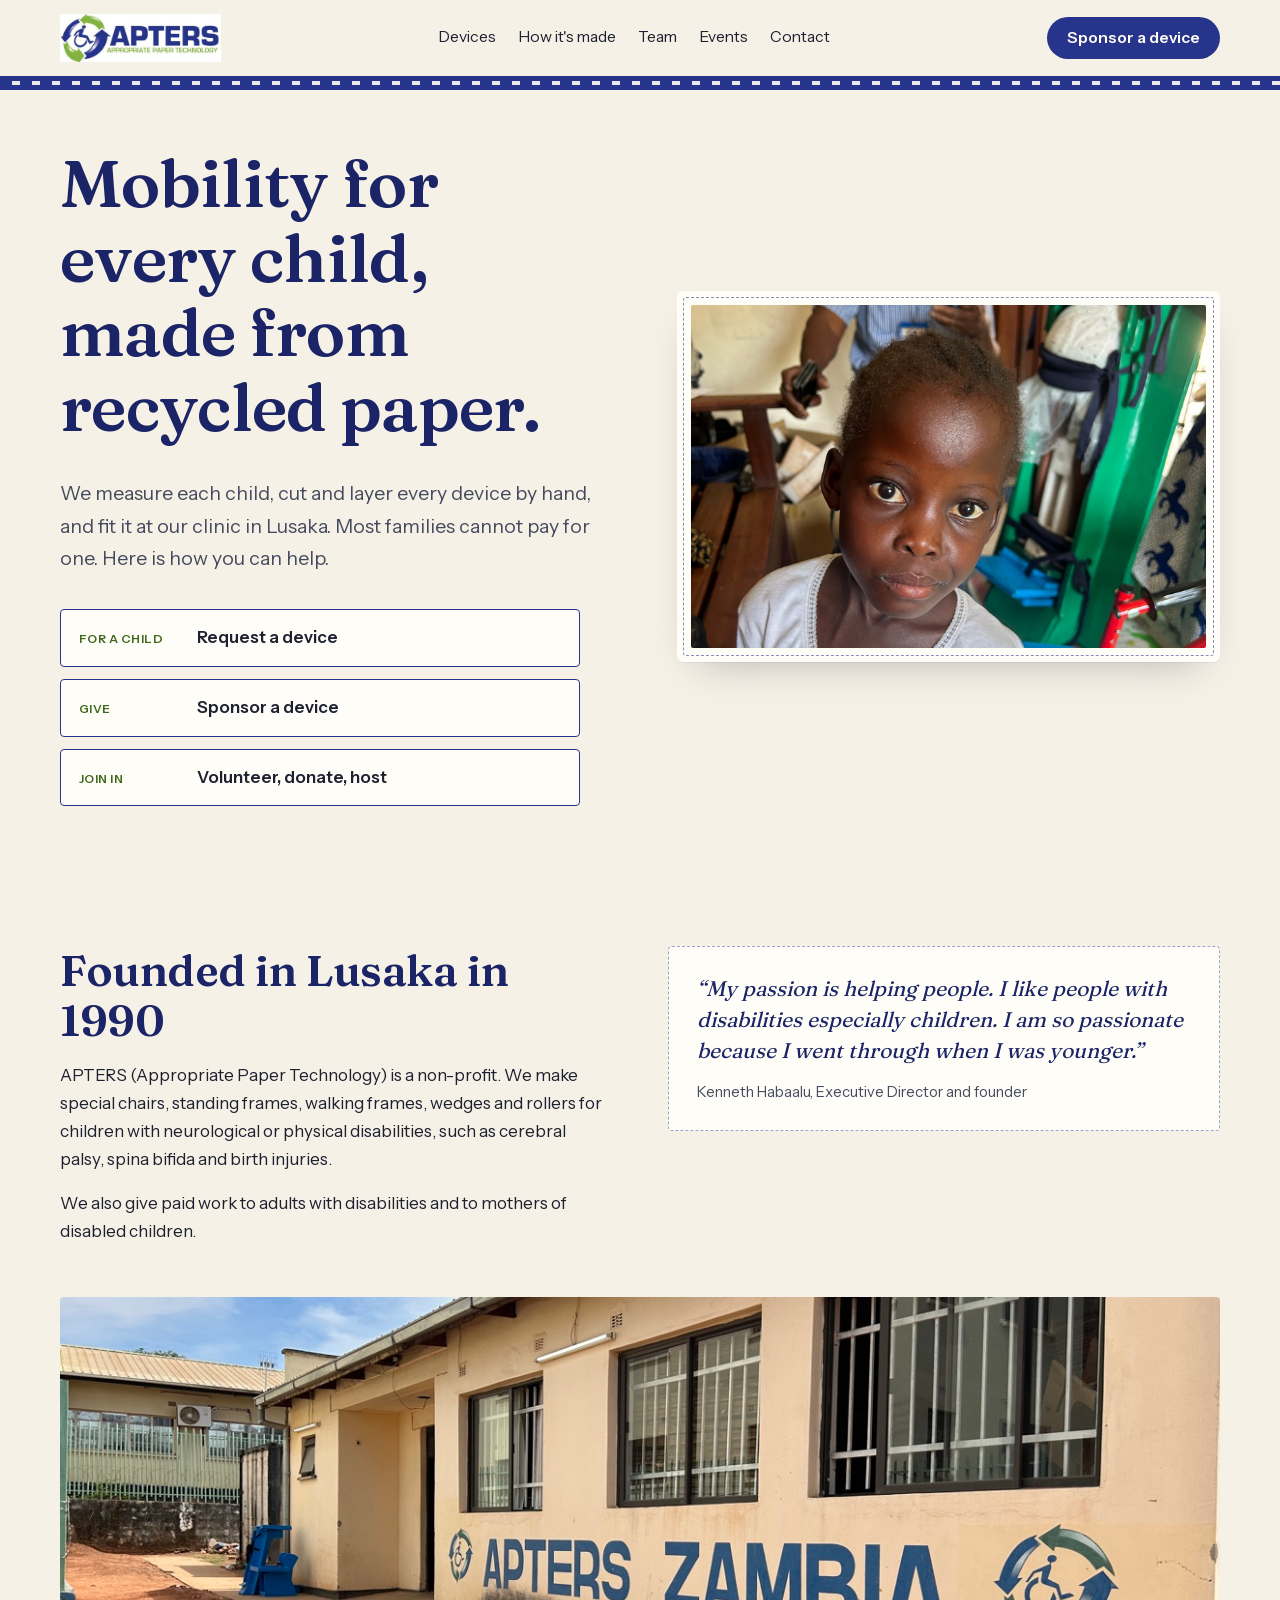
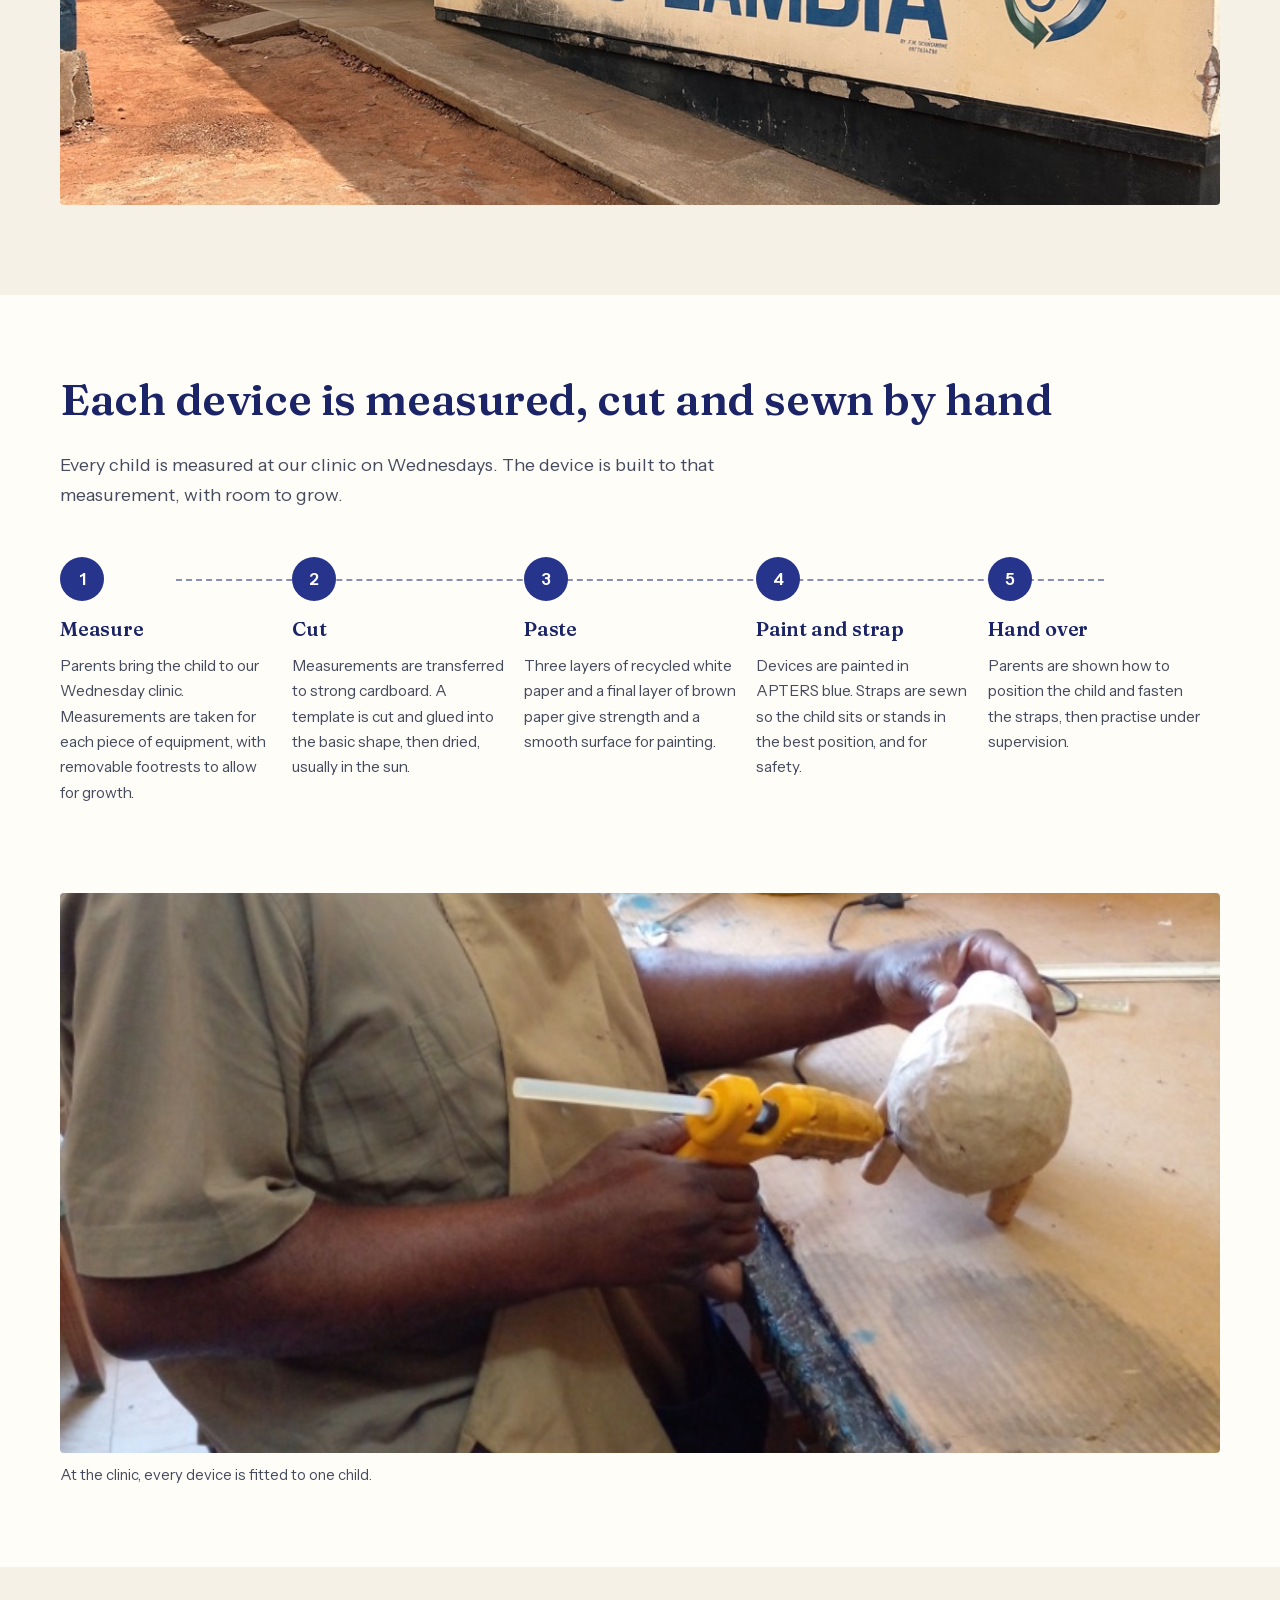
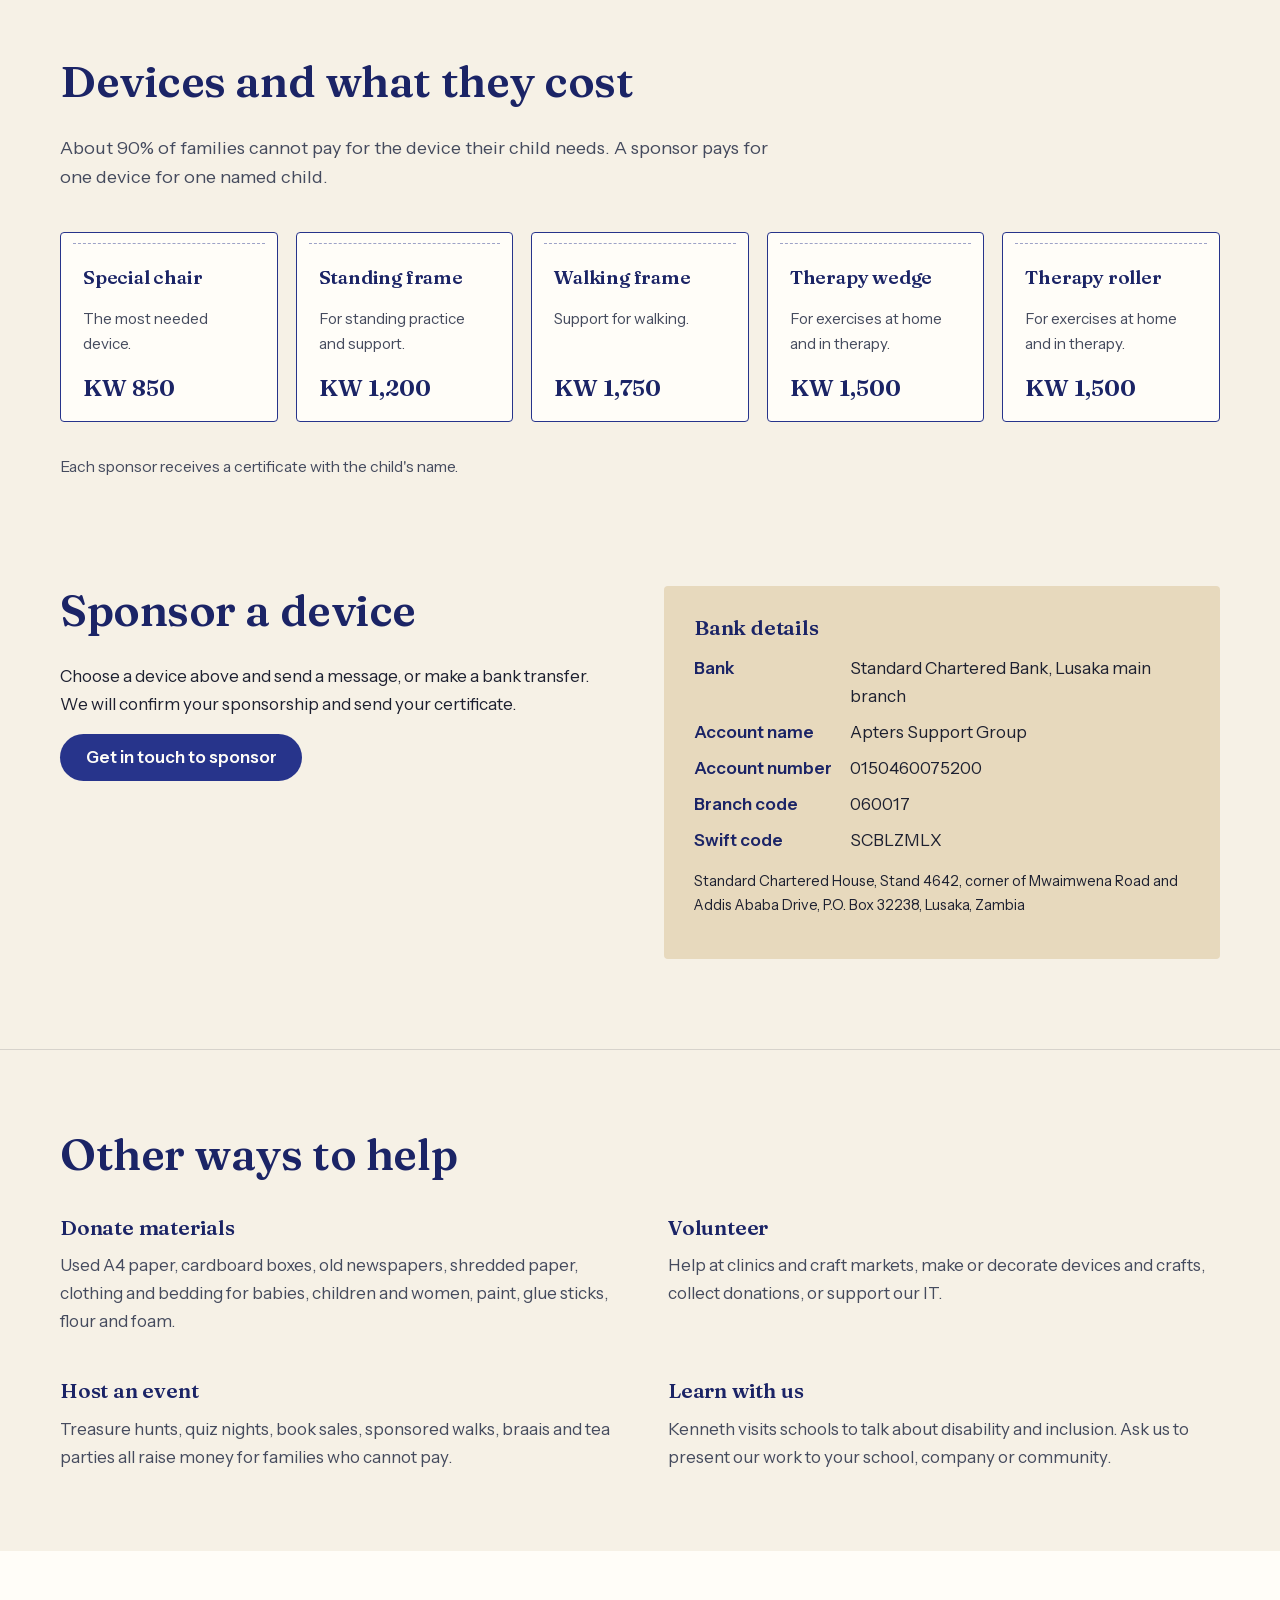
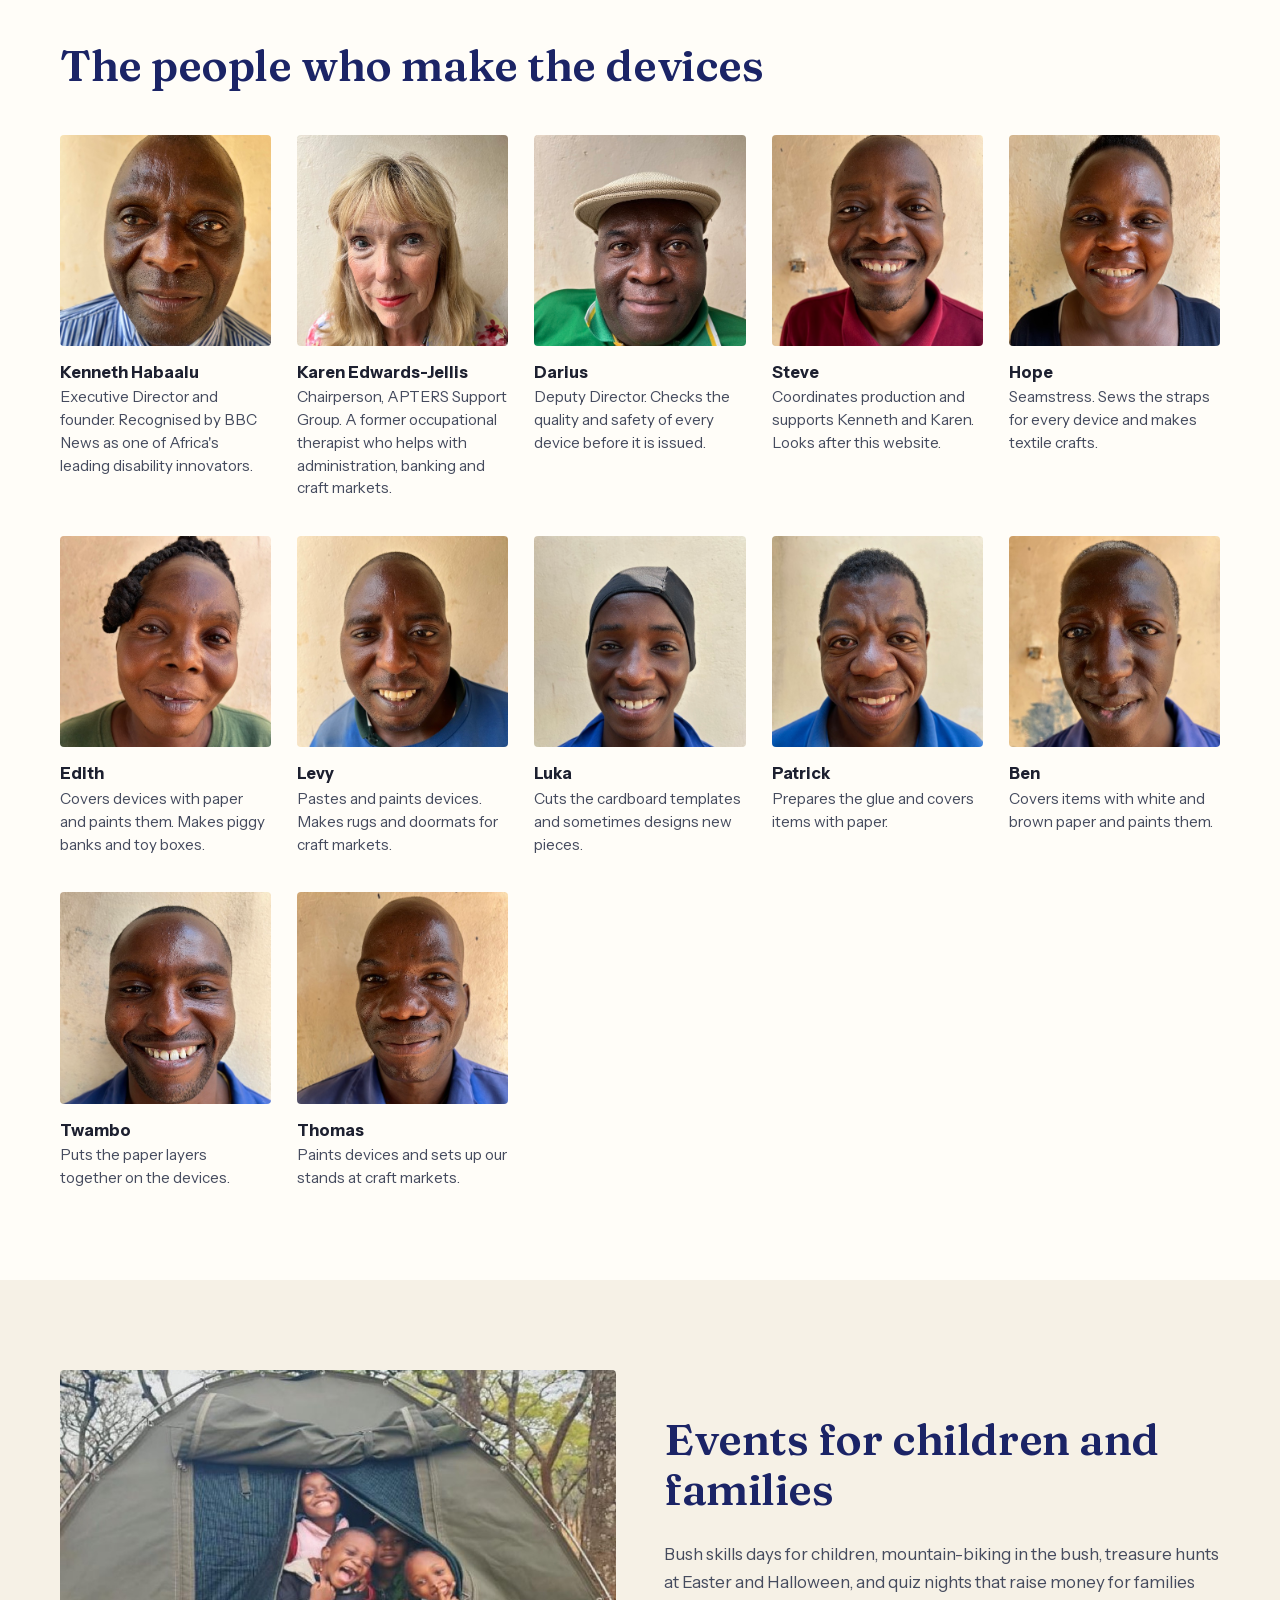
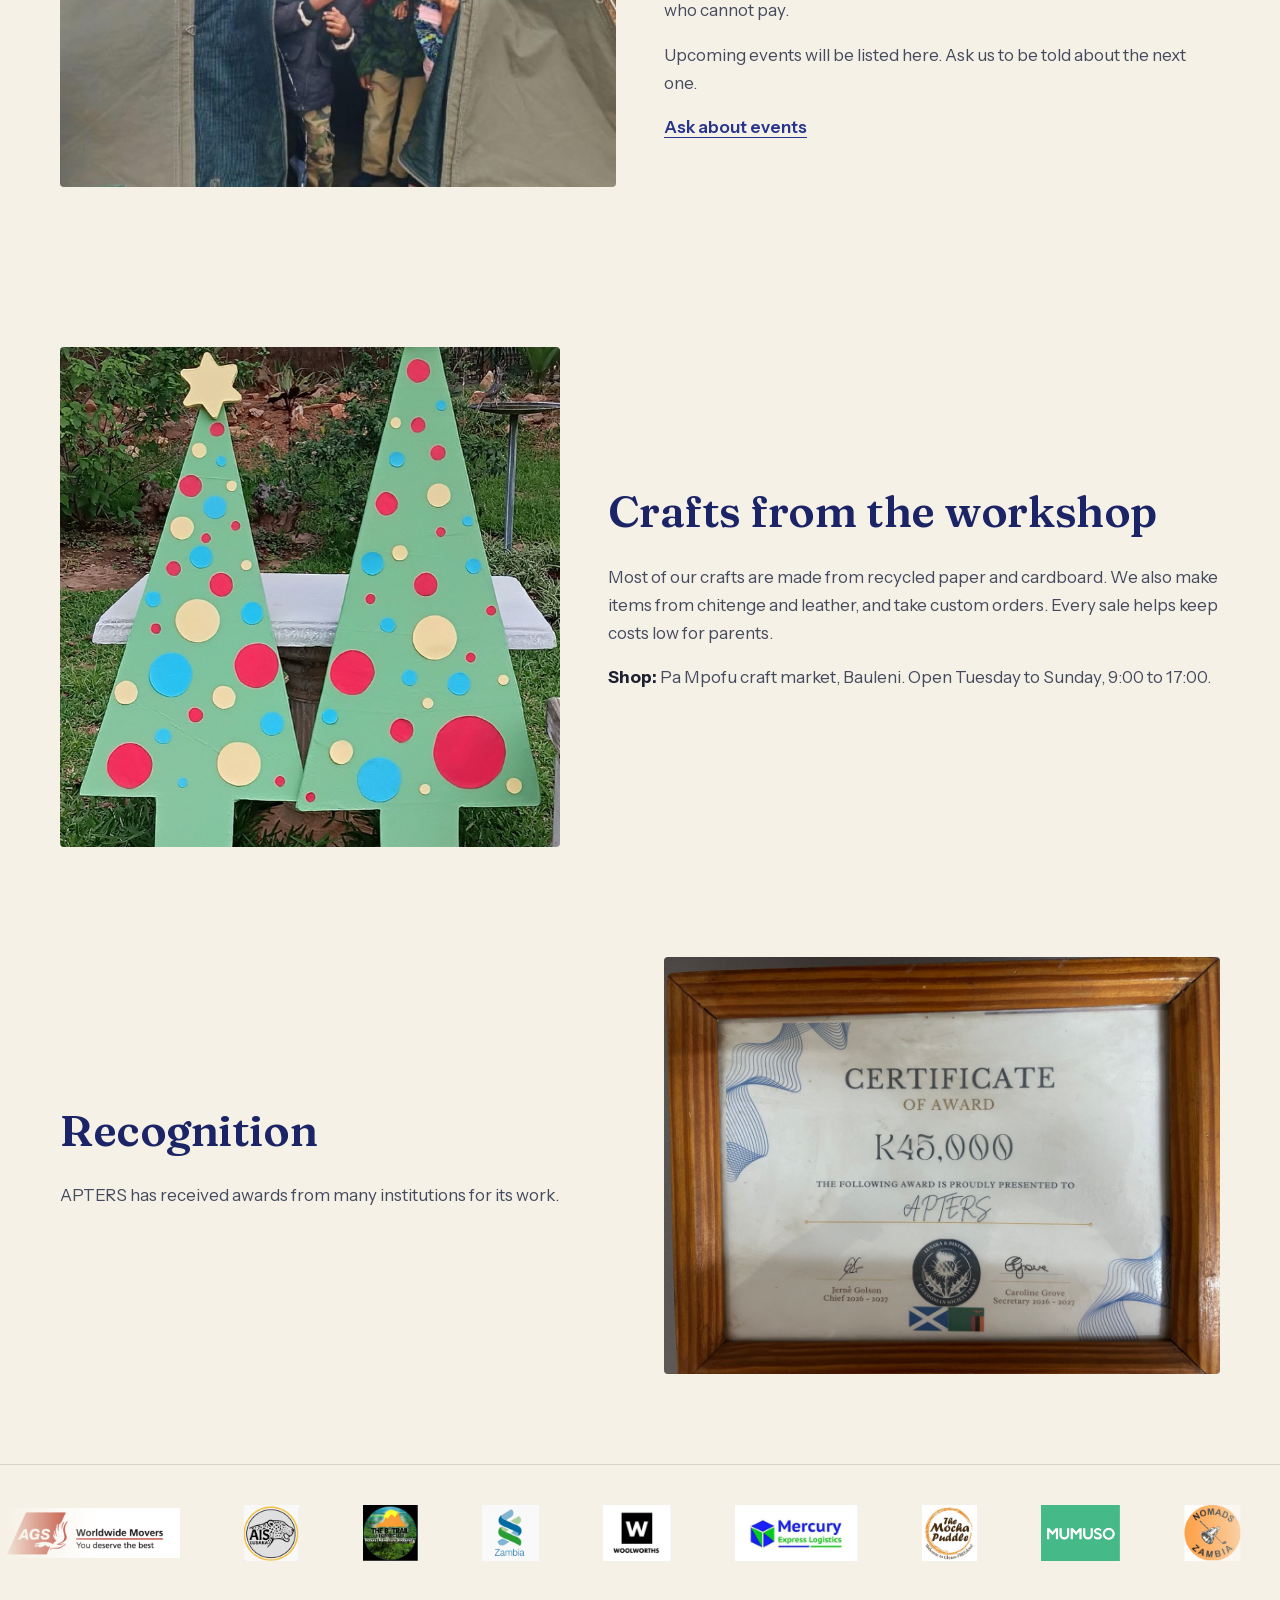
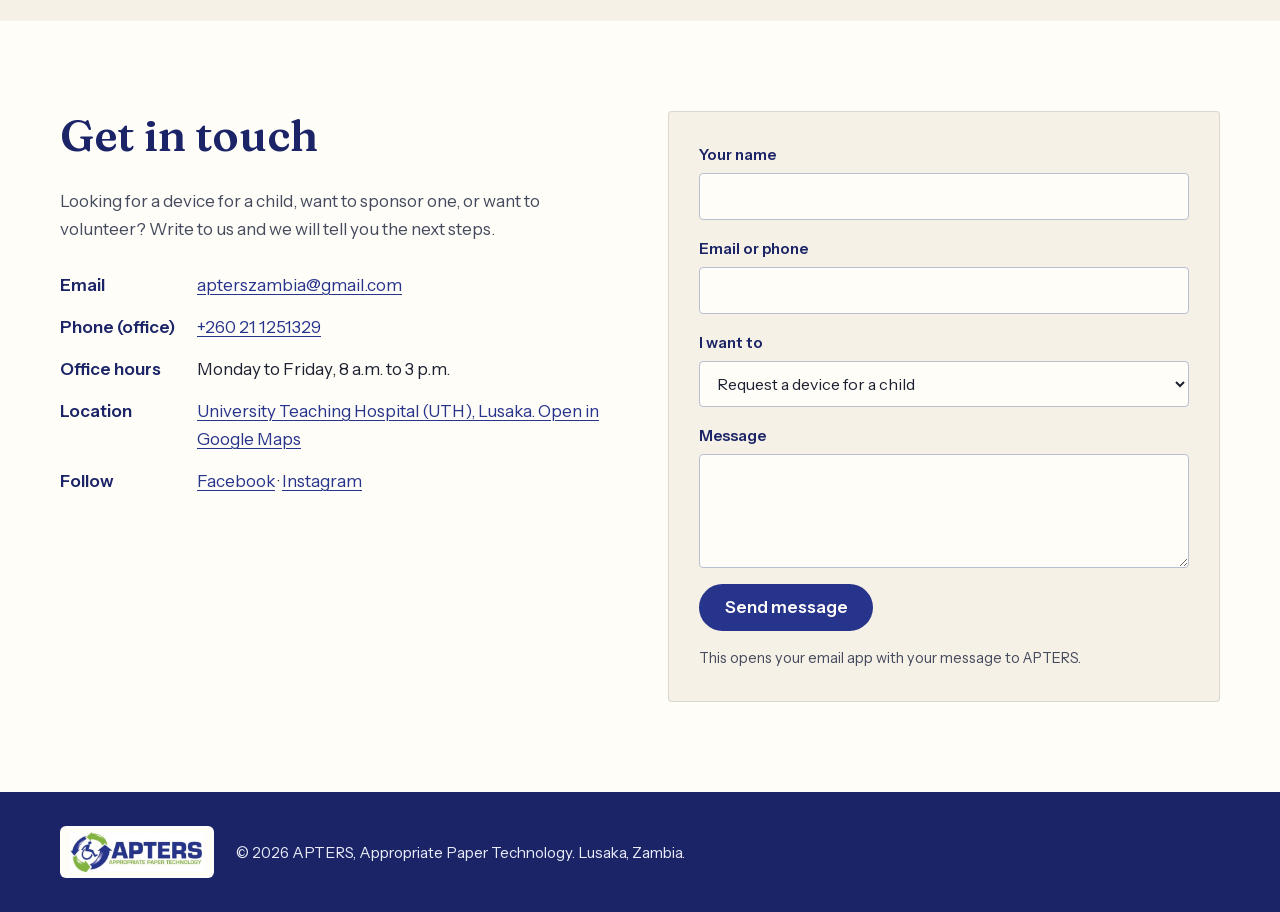
==== commit 4fc6d3b4: "Redesign: sewn strap and woven label direction; single partner ticker; remove slop Co-Authored-By: C" ====
--- a/site/index.html
+++ b/site/index.html
@@ -3,289 +3,105 @@
 <head>
   <meta charset="utf-8">
   <meta name="viewport" content="width=device-width, initial-scale=1">
-  <title>APTERS Zambia – Appropriate Paper Technology</title>
-  <meta name="description" content="APTERS, a Lusaka-based non-profit, makes low-cost mobility and assistive devices for children with disabilities from recycled paper and cardboard.">
+  <title>APTERS Zambia · Appropriate Paper Technology</title>
+  <meta name="description" content="APTERS, a Lusaka non-profit, makes low-cost mobility devices for children with disabilities from recycled paper. Request a device, sponsor one, or help.">
   <link rel="icon" href="assets/img/logo.jpg">
   <link rel="stylesheet" href="assets/css/styles.css">
 </head>
 <body>
 
+<a class="skip" href="#main">Skip to content</a>
+
 <header class="site-header">
-  <div class="container nav-wrap">
-    <a href="#top" class="brand" aria-label="APTERS home">
-      <img src="assets/img/logo.jpg" alt="APTERS – Appropriate Paper Technology" class="brand-logo">
-    </a>
-    <button class="nav-toggle" aria-expanded="false" aria-controls="nav" aria-label="Toggle menu">
-      <span></span><span></span><span></span>
-    </button>
-    <nav id="nav" class="nav">
-      <a href="#about">About</a>
-      <a href="#what-we-do">What we do</a>
-      <a href="#products">Products</a>
+  <div class="wrap bar">
+    <a href="#top" class="brand"><img src="assets/img/logo.jpg" alt="APTERS, Appropriate Paper Technology"></a>
+    <nav class="nav" aria-label="Main">
+      <a href="#devices">Devices</a>
+      <a href="#make">How it's made</a>
       <a href="#team">Team</a>
       <a href="#events">Events</a>
-      <a href="#support" class="btn btn-small">Support us</a>
+      <a href="#contact">Contact</a>
     </nav>
+    <a class="pill" href="#sponsor">Sponsor a device</a>
   </div>
+  <div class="strap" aria-hidden="true"></div>
 </header>
 
-<main id="top">
-
-  <section class="hero">
-    <div class="container hero-grid">
-      <div class="hero-content">
-        <p class="eyebrow">Lusaka, Zambia · Est. 1990</p>
+<main id="main">
+
+  <section class="hero" id="top">
+    <div class="wrap hero-grid">
+      <div class="hero-text">
         <h1>Mobility for every child, made from recycled paper.</h1>
-        <p class="lead">APTERS creates affordable, custom-made chairs, standing frames and walking frames for children with neurological or physical disabilities, while creating paid work for adults with disabilities and mothers of disabled children.</p>
-        <div class="hero-actions">
-          <a href="#support" class="btn">Sponsor a device</a>
-          <a href="#contact" class="btn btn-outline">Get in touch</a>
-        </div>
+        <p class="lead">We measure each child, cut and layer every device by hand, and fit it at our clinic in Lusaka. Most families cannot pay for one. Here is how you can help.</p>
+        <ul class="labels" aria-label="Ways to get involved">
+          <li><a href="#contact"><span>For a child</span> Request a device</a></li>
+          <li><a href="#sponsor"><span>Give</span> Sponsor a device</a></li>
+          <li><a href="#help"><span>Join in</span> Volunteer, donate, host</a></li>
+        </ul>
       </div>
       <figure class="hero-photo">
-        <img src="assets/img/hero-child.jpg" alt="A child seated in an APTERS device, looking at the camera" loading="eager">
+        <img src="assets/img/hero-child.jpg" alt="A child seated in an APTERS device, looking up at the camera" width="1500" height="1000" fetchpriority="high">
       </figure>
     </div>
   </section>
 
-  <section class="stats" aria-label="Key facts">
-    <div class="container stats-grid">
-      <div><strong>1990</strong><span>Founded in Lusaka</span></div>
-      <div><strong>4,000</strong><span>Items made each year</span></div>
-      <div><strong>90%</strong><span>Of parents cannot afford a device</span></div>
-      <div><strong>Weekly</strong><span>Measuring clinic, Wednesdays</span></div>
-    </div>
-  </section>
-
-  <section id="about" class="section">
-    <div class="container split">
-      <div>
-        <p class="eyebrow">About us</p>
-        <h2>Appropriate Paper Technology</h2>
-        <p>APTERS (Appropriate Paper Technology) is a Lusaka-based non-profit organization established in 1990. We create low-cost, custom-made mobility and assistive devices out of recycled paper and cardboard.</p>
-        <p>Our core mission is to provide affordable mobility aids for children with neurological or physical disabilities, such as cerebral palsy, spina bifida or birth injuries, while offering paid employment and economic empowerment to adults with disabilities and mothers of disabled children.</p>
-        <h3>Where we are</h3>
-        <p>Our workshop is at the University Teaching Hospital (UTH) in Lusaka, with an additional craft presence around the Pa Mpofu craft market in Bauleni.</p>
-        <h3>Who we are</h3>
-        <p>Kenneth Habaalu, our Executive Director and founder, is recognised by BBC News as one of Africa's leading disability innovators.</p>
-        <h3>What we use</h3>
-        <p>Recycled paper, cardboard, flour and glue. The result is lightweight, biodegradable equipment.</p>
-      </div>
-      <figure>
-        <img src="assets/img/building.jpg" alt="The APTERS workshop building in Lusaka" loading="lazy">
+  <section class="about wrap" id="about">
+    <div class="about-copy">
+      <h2>Founded in Lusaka in 1990</h2>
+      <p>APTERS (Appropriate Paper Technology) is a non-profit. We make special chairs, standing frames, walking frames, wedges and rollers for children with neurological or physical disabilities, such as cerebral palsy, spina bifida and birth injuries.</p>
+      <p>We also give paid work to adults with disabilities and to mothers of disabled children.</p>
+    </div>
+    <blockquote class="quote">
+      <p>&ldquo;My passion is helping people. I like people with disabilities especially children. I am so passionate because I went through when I was younger.&rdquo;</p>
+      <footer>Kenneth Habaalu, Executive Director and founder</footer>
+    </blockquote>
+    <figure class="about-photo">
+      <img src="assets/img/building.jpg" alt="The APTERS workshop building in Lusaka" loading="lazy" width="1200" height="800">
+    </figure>
+  </section>
+
+  <section class="make" id="make">
+    <div class="wrap">
+      <h2>Each device is measured, cut and sewn by hand</h2>
+      <p class="intro">Every child is measured at our clinic on Wednesdays. The device is built to that measurement, with room to grow.</p>
+      <ol class="stitch-steps">
+        <li><h3>Measure</h3><p>Parents bring the child to our Wednesday clinic. Measurements are taken for each piece of equipment, with removable footrests to allow for growth.</p></li>
+        <li><h3>Cut</h3><p>Measurements are transferred to strong cardboard. A template is cut and glued into the basic shape, then dried, usually in the sun.</p></li>
+        <li><h3>Paste</h3><p>Three layers of recycled white paper and a final layer of brown paper give strength and a smooth surface for painting.</p></li>
+        <li><h3>Paint and strap</h3><p>Devices are painted in APTERS blue. Straps are sewn so the child sits or stands in the best position, and for safety.</p></li>
+        <li><h3>Hand over</h3><p>Parents are shown how to position the child and fasten the straps, then practise under supervision.</p></li>
+      </ol>
+      <figure class="wide-photo">
+        <img src="assets/img/clinic.jpg" alt="A child being fitted for an APTERS device at the clinic" loading="lazy" width="1000" height="1000">
+        <figcaption>At the clinic, every device is fitted to one child.</figcaption>
       </figure>
     </div>
   </section>
 
-  <section id="what-we-do" class="section alt">
-    <div class="container">
-      <p class="eyebrow">What we do</p>
-      <h2>From measurement to hand-over</h2>
-      <div class="steps">
-        <article class="step">
-          <span class="step-num">1</span>
-          <h3>Measuring</h3>
-          <p>Every child is measured for their chair, standing frame or walking frame at our clinic, held each Wednesday. We allow for growth by adding to measurements and fitting removable footrests that are taken away as the child grows.</p>
-        </article>
-        <article class="step">
-          <span class="step-num">2</span>
-          <h3>Cutting</h3>
-          <p>Measurements are transferred to strong cardboard board. A template is cut and glued together to form the basic shape, then dried, usually outside in the sun.</p>
-        </article>
-        <article class="step">
-          <span class="step-num">3</span>
-          <h3>Pasting</h3>
-          <p>Three layers of recycled white paper, followed by a final layer of brown paper, add strength and leave a smooth surface for painting.</p>
-        </article>
-        <article class="step">
-          <span class="step-num">4</span>
-          <h3>Painting</h3>
-          <p>Equipment is painted in APTERS standard blue. Special colours and decoration are possible on request.</p>
-        </article>
-        <article class="step">
-          <span class="step-num">5</span>
-          <h3>Straps and hand-over</h3>
-          <p>Children are strapped in for the best position and safety. Parents are taught how to position the child and fasten the straps, then practise under supervision before going home.</p>
-        </article>
-      </div>
-      <figure class="wide">
-        <img src="assets/img/clinic.jpg" alt="A child being fitted for an APTERS device at the clinic" loading="lazy">
-        <figcaption>Clinic day: every device is fitted to the individual child.</figcaption>
-      </figure>
-    </div>
-  </section>
-
-  <section id="products" class="section">
-    <div class="container">
-      <p class="eyebrow">Products &amp; services</p>
-      <h2>What we make</h2>
-      <div class="cards">
-        <article class="card">
-          <h3>Mobility aids</h3>
-          <p>Special chairs, standing frames and walking frames. Chairs and standing frames are the most in demand.</p>
-          <a href="#support" class="text-link">Sponsor one →</a>
-        </article>
-        <article class="card">
-          <h3>Therapy support</h3>
-          <p>Wedges and rollers for therapy exercises.</p>
-          <a href="#support" class="text-link">Sponsor one →</a>
-        </article>
-        <article class="card">
-          <h3>Crafts &amp; fundraising</h3>
-          <p>Handmade items such as laptop covers and crafts. Every purchase helps subsidise units for families in need.</p>
-          <a href="#crafts" class="text-link">See the crafts →</a>
-        </article>
-      </div>
-      <p class="note">Need the device list for a child, a size guide or a price list? <a href="#contact">Contact us</a>.</p>
-    </div>
-  </section>
-
-  <section id="crafts" class="section alt">
-    <div class="container split reverse">
-      <figure>
-        <img src="assets/img/crafts.jpg" alt="Handmade paper crafts made by APTERS" loading="lazy">
-      </figure>
-      <div>
-        <p class="eyebrow">Crafts &amp; shop</p>
-        <h2>Shop handmade, support a child</h2>
-        <p>Our paper crafts are made by the same team that builds the mobility devices. Proceeds help subsidise equipment for families who cannot pay.</p>
-        <a href="#contact" class="btn">Ask about crafts</a>
-      </div>
-    </div>
-  </section>
-
-  <section id="team" class="section alt">
-    <div class="container">
-      <p class="eyebrow">Our team</p>
-      <h2>The people behind APTERS</h2>
-      <p class="intro-dark">Our team makes every device by hand, from cutting and pasting to painting and hand-over.</p>
-      <div class="people">
-        <article class="person">
-          <img src="assets/img/team/kenneth.jpg" alt="Kenneth Habaalu" loading="lazy">
-          <h3>Kenneth Habaalu</h3>
-          <p class="role">Executive Director and founder</p>
-          <p>Founded APTERS. Recognised by BBC News as one of Africa's leading disability innovators. Often teaches in schools about disability and inclusion.</p>
-        </article>
-        <article class="person">
-          <img src="assets/img/team/karen.jpg" alt="Karen Edwards-Jellis" loading="lazy">
-          <h3>Karen Edwards-Jellis</h3>
-          <p class="role">Chairperson, APTERS Support Group</p>
-          <p>A former occupational therapist. Gives advice on disabilities, helps with administration and banking, and organises fundraising and craft markets.</p>
-        </article>
-        <article class="person">
-          <img src="assets/img/team/darius.jpg" alt="Darius" loading="lazy">
-          <h3>Darius</h3>
-          <p class="role">Deputy Director</p>
-          <p>Creates crafts and special devices, checks the quality and safety of every device before it is issued, and talks with parents about their contribution.</p>
-        </article>
-        <article class="person">
-          <img src="assets/img/team/steve.jpg" alt="Steve" loading="lazy">
-          <h3>Steve</h3>
-          <p class="role">Production coordinator and website</p>
-          <p>Coordinates every step of production and supports Kenneth and Karen with administration. Looks after this website.</p>
-        </article>
-        <article class="person">
-          <img src="assets/img/team/hope.jpg" alt="Hope" loading="lazy">
-          <h3>Hope</h3>
-          <p class="role">Seamstress and cook</p>
-          <p>Sews the straps for devices and makes textile crafts for the shop and craft markets. Also cooks for the team.</p>
-        </article>
-        <article class="person">
-          <img src="assets/img/team/edith.jpg" alt="Edith" loading="lazy">
-          <h3>Edith</h3>
-          <p class="role">Covering and painting</p>
-          <p>Covers devices with paper and paints them. Makes crafts such as piggy banks and toy boxes.</p>
-        </article>
-        <article class="person">
-          <img src="assets/img/team/levy.jpg" alt="Levy" loading="lazy">
-          <h3>Levy</h3>
-          <p class="role">Pasting and painting</p>
-          <p>Does the pasting and paints devices and crafts. Makes rugs and doormats that are sold at craft markets.</p>
-        </article>
-        <article class="person">
-          <img src="assets/img/team/luka.jpg" alt="Luka" loading="lazy">
-          <h3>Luka</h3>
-          <p class="role">Cutting and design</p>
-          <p>The youngest of the team. Cuts the cardboard templates and sometimes designs new pieces.</p>
-        </article>
-        <article class="person">
-          <img src="assets/img/team/patrick.jpg" alt="Patrick" loading="lazy">
-          <h3>Patrick</h3>
-          <p class="role">Glue, pasting and covering</p>
-          <p>Prepares and cooks the glue, then pastes and covers items with white and brown paper.</p>
-        </article>
-        <article class="person">
-          <img src="assets/img/team/ben.jpg" alt="Ben" loading="lazy">
-          <h3>Ben</h3>
-          <p class="role">Covering and painting</p>
-          <p>Covers items with white and brown paper and paints them.</p>
-        </article>
-        <article class="person">
-          <img src="assets/img/team/twambo.jpg" alt="Twambo" loading="lazy">
-          <h3>Twambo</h3>
-          <p class="role">Pasting</p>
-          <p>Puts the white and brown paper layers together on the devices.</p>
-        </article>
-        <article class="person">
-          <img src="assets/img/team/thomas.jpg" alt="Thomas" loading="lazy">
-          <h3>Thomas</h3>
-          <p class="role">Painting, transport and markets</p>
-          <p>Paints devices, helps with transport and sets up APTERS stands at craft markets. A musician and singer.</p>
-        </article>
-      </div>
-    </div>
-  </section>
-
-  <section id="events" class="section alt">
-    <div class="container split">
-      <figure>
-        <img src="assets/img/events.jpg" alt="Children taking part in a bush skills adventure day" loading="lazy">
-      </figure>
-      <div>
-        <p class="eyebrow">Events &amp; education</p>
-        <h2>Learning, play and community</h2>
-        <p>We run events for children and adults: bush skills days, mountain-biking in the bush, and children's treasure hunts for occasions such as Easter and Halloween. We also run fundraising quiz nights.</p>
-        <p>Our director, Kenneth Habaalu, visits schools to talk about disability and inclusion. Our team has also trained people from partner organisations to measure and fit devices, so families far from Lusaka do not need to travel for measurements.</p>
-        <p>Would you like APTERS to present its work to your school, organisation or community? <a href="#contact" class="text-link">Contact us</a>.</p>
-      </div>
-    </div>
-  </section>
-
-  <section id="support" class="section support">
-    <div class="container">
-      <p class="eyebrow">Support us</p>
-      <h2>Sponsor a device for a child</h2>
-      <p class="intro">90% of parents cannot afford the device their child needs. Your sponsorship pays for one. Each donor receives a certificate with the child's name.</p>
-      <div class="cards prices">
-        <article class="card price">
-          <h3>Special chair</h3>
-          <p class="amount">KW 850</p>
-          <p>The most needed device.</p>
-        </article>
-        <article class="card price">
-          <h3>Standing frame</h3>
-          <p class="amount">KW 1,200</p>
-        </article>
-        <article class="card price">
-          <h3>Walking frame</h3>
-          <p class="amount">KW 1,750</p>
-        </article>
-        <article class="card price">
-          <h3>Therapy wedge</h3>
-          <p class="amount">KW 1,500</p>
-        </article>
-        <article class="card price">
-          <h3>Therapy roller</h3>
-          <p class="amount">KW 1,500</p>
-        </article>
-      </div>
-      <div class="support-ways">
-        <div><h3>Donate materials</h3><p>Used A4 paper, cardboard boxes, old newspapers, shredded paper, clothing and bedding for babies, children and women, and paint, glue and flour.</p></div>
-        <div><h3>Volunteer</h3><p>Help at our clinics and craft markets, make or decorate devices and crafts, collect donations, or support our IT needs.</p></div>
-        <div><h3>Fundraise</h3><p>Organise a treasure hunt, quiz night, book sale, sponsored walk, braai or tea party in support of APTERS.</p></div>
-        <div><h3>Give a donation</h3><p>Use our bank details below or contact us.</p></div>
-      </div>
-      <div class="bank">
+  <section class="devices" id="devices">
+    <div class="wrap">
+      <h2>Devices and what they cost</h2>
+      <p class="intro">About 90% of families cannot pay for the device their child needs. A sponsor pays for one device for one named child.</p>
+      <ul class="tags">
+        <li class="tag"><h3>Special chair</h3><p>The most needed device.</p><span class="price">KW 850</span></li>
+        <li class="tag"><h3>Standing frame</h3><p>For standing practice and support.</p><span class="price">KW 1,200</span></li>
+        <li class="tag"><h3>Walking frame</h3><p>Support for walking.</p><span class="price">KW 1,750</span></li>
+        <li class="tag"><h3>Therapy wedge</h3><p>For exercises at home and in therapy.</p><span class="price">KW 1,500</span></li>
+        <li class="tag"><h3>Therapy roller</h3><p>For exercises at home and in therapy.</p><span class="price">KW 1,500</span></li>
+      </ul>
+      <p class="note">Each sponsor receives a certificate with the child's name.</p>
+    </div>
+  </section>
+
+  <section class="sponsor" id="sponsor">
+    <div class="wrap sponsor-grid">
+      <div>
+        <h2>Sponsor a device</h2>
+        <p>Choose a device above and send a message, or make a bank transfer. We will confirm your sponsorship and send your certificate.</p>
+        <a class="pill big" href="#contact">Get in touch to sponsor</a>
+      </div>
+      <div class="kraft">
         <h3>Bank details</h3>
         <dl>
           <dt>Bank</dt><dd>Standard Chartered Bank, Lusaka main branch</dd>
@@ -294,105 +110,158 @@
           <dt>Branch code</dt><dd>060017</dd>
           <dt>Swift code</dt><dd>SCBLZMLX</dd>
         </dl>
-        <p class="bank-address">Standard Chartered House, Stand 4642, corner of Mwaimwena Road and Addis Ababa Drive, P.O. Box 32238, Lusaka, Zambia</p>
-      </div>
-    </div>
-  </section>
-
-  <section id="awards" class="section">
-    <div class="container split">
-      <div>
-        <p class="eyebrow">Recognition</p>
-        <h2>Awards</h2>
-        <p>APTERS has received many awards from various institutions for its work.</p>
-      </div>
+        <p class="small">Standard Chartered House, Stand 4642, corner of Mwaimwena Road and Addis Ababa Drive, P.O. Box 32238, Lusaka, Zambia</p>
+      </div>
+    </div>
+  </section>
+
+  <section class="help" id="help">
+    <div class="wrap">
+      <h2>Other ways to help</h2>
+      <div class="help-grid">
+        <div>
+          <h3>Donate materials</h3>
+          <p>Used A4 paper, cardboard boxes, old newspapers, shredded paper, clothing and bedding for babies, children and women, paint, glue sticks, flour and foam.</p>
+        </div>
+        <div>
+          <h3>Volunteer</h3>
+          <p>Help at clinics and craft markets, make or decorate devices and crafts, collect donations, or support our IT.</p>
+        </div>
+        <div>
+          <h3>Host an event</h3>
+          <p>Treasure hunts, quiz nights, book sales, sponsored walks, braais and tea parties all raise money for families who cannot pay.</p>
+        </div>
+        <div>
+          <h3>Learn with us</h3>
+          <p>Kenneth visits schools to talk about disability and inclusion. Ask us to present our work to your school, company or community.</p>
+        </div>
+      </div>
+    </div>
+  </section>
+
+  <section class="team" id="team">
+    <div class="wrap">
+      <h2>The people who make the devices</h2>
+      <div class="team-grid">
+        <figure><img src="assets/img/team/kenneth.jpg" alt="Kenneth Habaalu" loading="lazy" width="600" height="600"><figcaption><strong>Kenneth Habaalu</strong>Executive Director and founder. Recognised by BBC News as one of Africa's leading disability innovators.</figcaption></figure>
+        <figure><img src="assets/img/team/karen.jpg" alt="Karen Edwards-Jellis" loading="lazy" width="600" height="600"><figcaption><strong>Karen Edwards-Jellis</strong>Chairperson, APTERS Support Group. A former occupational therapist who helps with administration, banking and craft markets.</figcaption></figure>
+        <figure><img src="assets/img/team/darius.jpg" alt="Darius" loading="lazy" width="600" height="600"><figcaption><strong>Darius</strong>Deputy Director. Checks the quality and safety of every device before it is issued.</figcaption></figure>
+        <figure><img src="assets/img/team/steve.jpg" alt="Steve" loading="lazy" width="600" height="600"><figcaption><strong>Steve</strong>Coordinates production and supports Kenneth and Karen. Looks after this website.</figcaption></figure>
+        <figure><img src="assets/img/team/hope.jpg" alt="Hope" loading="lazy" width="600" height="600"><figcaption><strong>Hope</strong>Seamstress. Sews the straps for every device and makes textile crafts.</figcaption></figure>
+        <figure><img src="assets/img/team/edith.jpg" alt="Edith" loading="lazy" width="600" height="600"><figcaption><strong>Edith</strong>Covers devices with paper and paints them. Makes piggy banks and toy boxes.</figcaption></figure>
+        <figure><img src="assets/img/team/levy.jpg" alt="Levy" loading="lazy" width="600" height="600"><figcaption><strong>Levy</strong>Pastes and paints devices. Makes rugs and doormats for craft markets.</figcaption></figure>
+        <figure><img src="assets/img/team/luka.jpg" alt="Luka" loading="lazy" width="600" height="600"><figcaption><strong>Luka</strong>Cuts the cardboard templates and sometimes designs new pieces.</figcaption></figure>
+        <figure><img src="assets/img/team/patrick.jpg" alt="Patrick" loading="lazy" width="600" height="600"><figcaption><strong>Patrick</strong>Prepares the glue and covers items with paper.</figcaption></figure>
+        <figure><img src="assets/img/team/ben.jpg" alt="Ben" loading="lazy" width="600" height="600"><figcaption><strong>Ben</strong>Covers items with white and brown paper and paints them.</figcaption></figure>
+        <figure><img src="assets/img/team/twambo.jpg" alt="Twambo" loading="lazy" width="600" height="600"><figcaption><strong>Twambo</strong>Puts the paper layers together on the devices.</figcaption></figure>
+        <figure><img src="assets/img/team/thomas.jpg" alt="Thomas" loading="lazy" width="600" height="600"><figcaption><strong>Thomas</strong>Paints devices and sets up our stands at craft markets.</figcaption></figure>
+      </div>
+    </div>
+  </section>
+
+  <section class="events" id="events">
+    <div class="wrap events-grid">
       <figure>
-        <img src="assets/img/awards.jpg" alt="APTERS receiving an award" loading="lazy">
+        <img src="assets/img/events.jpg" alt="Children taking part in an APTERS bush skills day" loading="lazy" width="900" height="700">
       </figure>
-    </div>
-  </section>
-
-  <section class="section partners">
-    <div class="container">
-      <p class="eyebrow">Partners &amp; friends</p>
-      <p>We thank all our partners and friends for their interest and support.</p>
-    </div>
-      <div class="carousel" tabindex="0" aria-label="Partners and friends, scrolls automatically">
-        <ul class="track">
-          <li class="logo-tile"><img src="assets/img/partners/ags-capital.png" alt="AGS Capital" loading="lazy"></li>
-          <li class="logo-tile"><img src="assets/img/partners/american-international-school.png" alt="American International School in Lusaka" loading="lazy"></li>
-          <li class="logo-tile"><img src="assets/img/partners/eight-trail-hiking-club.png" alt="Eight Trail Hiking Club" loading="lazy"></li>
-          <li class="logo-tile"><img src="assets/img/partners/standard-chartered.png" alt="Standard Chartered Bank" loading="lazy"></li>
-          <li class="logo-tile"><img src="assets/img/partners/woolworths.png" alt="Woolworths Kabulonga" loading="lazy"></li>
-          <li class="logo-tile"><img src="assets/img/partners/mercury-couriers.png" alt="Mercury Couriers" loading="lazy"></li>
-          <li class="logo-tile"><img src="assets/img/partners/mocha-puddle.png" alt="Mocha Puddle" loading="lazy"></li>
-          <li class="logo-tile"><img src="assets/img/partners/mumoso.png" alt="Mumoso" loading="lazy"></li>
-          <li class="logo-tile"><img src="assets/img/partners/nomads-zambia.png" alt="Nomads Zambia" loading="lazy"></li>
-          <li class="logo-tile"><img src="assets/img/partners/pick-n-pay.png" alt="Pick &#x27;n&#x27; Pay" loading="lazy"></li>
-          <li class="logo-tile"><img src="assets/img/partners/pro-flight.png" alt="Pro Flight" loading="lazy"></li>
-          <li class="logo-tile"><img src="assets/img/partners/ses-bonn.png" alt="SES Bonn, Germany" loading="lazy"></li>
-          <li class="logo-tile"><img src="assets/img/partners/yalelo.png" alt="Yalelo" loading="lazy"></li>
-          <li class="logo-tile"><img src="assets/img/partners/zambian-society-trust.png" alt="Zambian Society Trust" loading="lazy"></li>
-          <li class="logo-tile"><img src="assets/img/partners/bread-for-the-world.png" alt="Bread for the world" loading="lazy"></li>
-          <li class="logo-tile"><img src="assets/img/partners/jica.png" alt="JICA" loading="lazy"></li>
-        </ul>
-        <ul class="track" aria-hidden="true">
-          <li class="logo-tile"><img src="assets/img/partners/ags-capital.png" alt="AGS Capital" loading="lazy"></li>
-          <li class="logo-tile"><img src="assets/img/partners/american-international-school.png" alt="American International School in Lusaka" loading="lazy"></li>
-          <li class="logo-tile"><img src="assets/img/partners/eight-trail-hiking-club.png" alt="Eight Trail Hiking Club" loading="lazy"></li>
-          <li class="logo-tile"><img src="assets/img/partners/standard-chartered.png" alt="Standard Chartered Bank" loading="lazy"></li>
-          <li class="logo-tile"><img src="assets/img/partners/woolworths.png" alt="Woolworths Kabulonga" loading="lazy"></li>
-          <li class="logo-tile"><img src="assets/img/partners/mercury-couriers.png" alt="Mercury Couriers" loading="lazy"></li>
-          <li class="logo-tile"><img src="assets/img/partners/mocha-puddle.png" alt="Mocha Puddle" loading="lazy"></li>
-          <li class="logo-tile"><img src="assets/img/partners/mumoso.png" alt="Mumoso" loading="lazy"></li>
-          <li class="logo-tile"><img src="assets/img/partners/nomads-zambia.png" alt="Nomads Zambia" loading="lazy"></li>
-          <li class="logo-tile"><img src="assets/img/partners/pick-n-pay.png" alt="Pick &#x27;n&#x27; Pay" loading="lazy"></li>
-          <li class="logo-tile"><img src="assets/img/partners/pro-flight.png" alt="Pro Flight" loading="lazy"></li>
-          <li class="logo-tile"><img src="assets/img/partners/ses-bonn.png" alt="SES Bonn, Germany" loading="lazy"></li>
-          <li class="logo-tile"><img src="assets/img/partners/yalelo.png" alt="Yalelo" loading="lazy"></li>
-          <li class="logo-tile"><img src="assets/img/partners/zambian-society-trust.png" alt="Zambian Society Trust" loading="lazy"></li>
-          <li class="logo-tile"><img src="assets/img/partners/bread-for-the-world.png" alt="Bread for the world" loading="lazy"></li>
-          <li class="logo-tile"><img src="assets/img/partners/jica.png" alt="JICA" loading="lazy"></li>
-        </ul>
-      </div>
-  </section>
-
-  <section id="contact" class="section alt">
-    <div class="container contact-grid">
-      <div>
-        <p class="eyebrow">Contact &amp; connect</p>
+      <div>
+        <h2>Events for children and families</h2>
+        <p>Bush skills days for children, mountain-biking in the bush, treasure hunts at Easter and Halloween, and quiz nights that raise money for families who cannot pay.</p>
+        <p>Upcoming events will be listed here. Ask us to be told about the next one.</p>
+        <a class="text-link" href="#contact">Ask about events</a>
+      </div>
+    </div>
+  </section>
+
+  <section class="shop" id="shop">
+    <div class="wrap shop-grid">
+      <figure><img src="assets/img/crafts.jpg" alt="Handmade paper crafts made by APTERS" loading="lazy" width="1000" height="1000"></figure>
+      <div>
+        <h2>Crafts from the workshop</h2>
+        <p>Most of our crafts are made from recycled paper and cardboard. We also make items from chitenge and leather, and take custom orders. Every sale helps keep costs low for parents.</p>
+        <p><strong>Shop:</strong> Pa Mpofu craft market, Bauleni. Open Tuesday to Sunday, 9:00 to 17:00.</p>
+      </div>
+    </div>
+  </section>
+
+  <section class="recognition wrap">
+    <div>
+      <h2>Recognition</h2>
+      <p>APTERS has received awards from many institutions for its work.</p>
+    </div>
+    <figure><img src="assets/img/awards.jpg" alt="An award certificate presented to APTERS" loading="lazy" width="1200" height="900"></figure>
+  </section>
+
+  <section class="partners" aria-labelledby="partners-title">
+    <h2 id="partners-title" class="visually-hidden">Partners and friends</h2>
+    <div class="ticker" tabindex="0" aria-label="Partners and friends, scrolling">
+      <ul class="ticker-track">
+        <li><img src="assets/img/partners/ags-capital.png" alt="AGS Capital" loading="lazy"></li>
+        <li><img src="assets/img/partners/american-international-school.png" alt="American International School in Lusaka" loading="lazy"></li>
+        <li><img src="assets/img/partners/eight-trail-hiking-club.png" alt="Eight Trail Hiking Club" loading="lazy"></li>
+        <li><img src="assets/img/partners/standard-chartered.png" alt="Standard Chartered Bank" loading="lazy"></li>
+        <li><img src="assets/img/partners/woolworths.png" alt="Woolworths Kabulonga" loading="lazy"></li>
+        <li><img src="assets/img/partners/mercury-couriers.png" alt="Mercury Couriers" loading="lazy"></li>
+        <li><img src="assets/img/partners/mocha-puddle.png" alt="Mocha Puddle" loading="lazy"></li>
+        <li><img src="assets/img/partners/mumoso.png" alt="Mumoso" loading="lazy"></li>
+        <li><img src="assets/img/partners/nomads-zambia.png" alt="Nomads Zambia" loading="lazy"></li>
+        <li><img src="assets/img/partners/pick-n-pay.png" alt="Pick n Pay" loading="lazy"></li>
+        <li><img src="assets/img/partners/pro-flight.png" alt="Pro Flight" loading="lazy"></li>
+        <li><img src="assets/img/partners/ses-bonn.png" alt="SES Bonn" loading="lazy"></li>
+        <li><img src="assets/img/partners/yalelo.png" alt="Yalelo" loading="lazy"></li>
+        <li><img src="assets/img/partners/zambian-society-trust.png" alt="Zambian Society Trust" loading="lazy"></li>
+        <li><img src="assets/img/partners/bread-for-the-world.png" alt="Bread for the World" loading="lazy"></li>
+        <li><img src="assets/img/partners/jica.png" alt="JICA" loading="lazy"></li>
+      </ul>
+      <ul class="ticker-track" aria-hidden="true">
+        <li><img src="assets/img/partners/ags-capital.png" alt="" loading="lazy"></li>
+        <li><img src="assets/img/partners/american-international-school.png" alt="" loading="lazy"></li>
+        <li><img src="assets/img/partners/eight-trail-hiking-club.png" alt="" loading="lazy"></li>
+        <li><img src="assets/img/partners/standard-chartered.png" alt="" loading="lazy"></li>
+        <li><img src="assets/img/partners/woolworths.png" alt="" loading="lazy"></li>
+        <li><img src="assets/img/partners/mercury-couriers.png" alt="" loading="lazy"></li>
+        <li><img src="assets/img/partners/mocha-puddle.png" alt="" loading="lazy"></li>
+        <li><img src="assets/img/partners/mumoso.png" alt="" loading="lazy"></li>
+        <li><img src="assets/img/partners/nomads-zambia.png" alt="" loading="lazy"></li>
+        <li><img src="assets/img/partners/pick-n-pay.png" alt="" loading="lazy"></li>
+        <li><img src="assets/img/partners/pro-flight.png" alt="" loading="lazy"></li>
+        <li><img src="assets/img/partners/ses-bonn.png" alt="" loading="lazy"></li>
+        <li><img src="assets/img/partners/yalelo.png" alt="" loading="lazy"></li>
+        <li><img src="assets/img/partners/zambian-society-trust.png" alt="" loading="lazy"></li>
+        <li><img src="assets/img/partners/bread-for-the-world.png" alt="" loading="lazy"></li>
+        <li><img src="assets/img/partners/jica.png" alt="" loading="lazy"></li>
+      </ul>
+    </div>
+  </section>
+
+  <section class="contact" id="contact">
+    <div class="wrap contact-grid">
+      <div>
         <h2>Get in touch</h2>
-        <p>Looking for a device for a child, want to donate materials, or want to volunteer or collaborate? Let us know and we will share the right next steps.</p>
-        <ul class="contact-list">
-          <li><strong>Email:</strong> <a href="mailto:apterszambia@gmail.com">apterszambia@gmail.com</a></li>
-          <li><strong>Phone (office):</strong> <a href="tel:+260211251329">+260 21 1251329</a></li>
-          <li><strong>Hours:</strong> Monday to Friday, 8 a.m. to 3 p.m.</li>
-          <li><strong>Location:</strong> University Teaching Hospital (UTH), Lusaka</li>
-        </ul>
-        <a class="map-link" href="https://www.google.com/maps/place/APTERS+Zambia/@-15.4299174,28.3141652,224m/data=!3m1!1e3!4m6!3m5!1s0x19408deb4c5b8735:0x18ee2fd83a4ac53e!8m2!3d-15.4299063!4d28.3144136!16s%2Fg%2F11p11t4t6_?entry=ttu" target="_blank" rel="noopener">
-          <span class="map-pin" aria-hidden="true">📍</span>
-          <span><strong>Find us on Google Maps</strong><br>University Teaching Hospital (UTH), Lusaka</span>
-        </a>
-        <div class="social">
-          <a href="https://www.facebook.com/Apterszambia/" target="_blank" rel="noopener" aria-label="APTERS on Facebook">Facebook</a>
-          <a href="https://www.instagram.com/apterszambia/" target="_blank" rel="noopener" aria-label="APTERS on Instagram">Instagram</a>
-        </div>
-      </div>
-      <form class="contact-form" action="mailto:apterszambia@gmail.com" method="post" enctype="text/plain">
-        <label>Name <input type="text" name="name" required autocomplete="name"></label>
-        <label>Email or phone <input type="text" name="contact" required></label>
-        <label>I am interested in
+        <p>Looking for a device for a child, want to sponsor one, or want to volunteer? Write to us and we will tell you the next steps.</p>
+        <dl class="details">
+          <dt>Email</dt><dd><a href="mailto:apterszambia@gmail.com">apterszambia@gmail.com</a></dd>
+          <dt>Phone (office)</dt><dd><a href="tel:+260211251329">+260 21 1251329</a></dd>
+          <dt>Office hours</dt><dd>Monday to Friday, 8 a.m. to 3 p.m.</dd>
+          <dt>Location</dt><dd><a href="https://www.google.com/maps/place/APTERS+Zambia/@-15.4299174,28.3141652,224m/data=!3m1!1e3!4m6!3m5!1s0x19408deb4c5b8735:0x18ee2fd83a4ac53e!8m2!3d-15.4299063!4d28.3144136!16s%2Fg%2F11p11t4t6_?entry=ttu" target="_blank" rel="noopener">University Teaching Hospital (UTH), Lusaka. Open in Google Maps</a></dd>
+          <dt>Follow</dt><dd><a href="https://www.facebook.com/Apterszambia/" target="_blank" rel="noopener">Facebook</a> · <a href="https://www.instagram.com/apterszambia/" target="_blank" rel="noopener">Instagram</a></dd>
+        </dl>
+      </div>
+      <form class="form" action="mailto:apterszambia@gmail.com" method="post" enctype="text/plain">
+        <label>Your name <input name="name" type="text" required autocomplete="name"></label>
+        <label>Email or phone <input name="contact" type="text" required></label>
+        <label>I want to
           <select name="interest">
-            <option>Sponsoring a device</option>
-            <option>Getting a device for a child</option>
-            <option>Donating materials</option>
-            <option>Volunteering</option>
-            <option>Other</option>
+            <option>Request a device for a child</option>
+            <option>Sponsor a device</option>
+            <option>Donate materials</option>
+            <option>Volunteer</option>
+            <option>Something else</option>
           </select>
         </label>
         <label>Message <textarea name="message" rows="4"></textarea></label>
-        <button type="submit" class="btn">Send message</button>
-        <p class="form-note">Sending opens your email app with your message addressed to APTERS.</p>
+        <button class="pill big" type="submit">Send message</button>
+        <p class="small">This opens your email app with your message to APTERS.</p>
       </form>
     </div>
   </section>
@@ -400,8 +269,8 @@
 </main>
 
 <footer class="site-footer">
-  <div class="container footer-wrap">
-    <img src="assets/img/logo.jpg" alt="APTERS" class="footer-logo">
+  <div class="wrap foot">
+    <img src="assets/img/logo.jpg" alt="APTERS" class="foot-logo">
     <p>© <span id="year"></span> APTERS, Appropriate Paper Technology. Lusaka, Zambia.</p>
   </div>
 </footer>
--- a/site/assets/css/styles.css
+++ b/site/assets/css/styles.css
@@ -1,257 +1,223 @@
+/* APTERS · Sewn Strap & Woven Label
+   Fonts: Fraunces (display), Instrument Sans (text). Both self-hosted in assets/fonts. */
+
+@font-face { font-family: "Fraunces"; font-style: normal; font-weight: 100 900; font-display: swap; src: url("../fonts/fraunces-latin.woff2") format("woff2"); unicode-range: U+0000-00FF, U+0131, U+0152-0153, U+02BB-02BC, U+02C6, U+02DA, U+02DC, U+2000-206F, U+20AC, U+2122, U+2212; }
+@font-face { font-family: "Instrument Sans"; font-style: normal; font-weight: 400 700; font-display: swap; src: url("../fonts/instrument-sans-latin.woff2") format("woff2"); unicode-range: U+0000-00FF, U+0131, U+0152-0153, U+02BB-02BC, U+02C6, U+02DA, U+02DC, U+2000-206F, U+20AC, U+2122, U+2212; }
+
 :root {
+  --cream: #f6f1e6;
+  --paper: #fffdf8;
+  --kraft: #e7d9bd;
+  --ink: #1d2030;
+  --ink-soft: #454b5e;
   --blue: #27348b;
-  --blue-dark: #1b2466;
+  --blue-deep: #1b2466;
   --green: #7ab03f;
-  --green-dark: #5d8a2a;
-  --ink: #1f2330;
-  --muted: #5b6070;
-  --bg: #ffffff;
-  --bg-alt: #f4f7fb;
-  --line: #e2e7f0;
-  --radius: 14px;
-  --shadow: 0 6px 24px rgba(27, 36, 102, 0.08);
+  --green-deep: #3f6a1c;
+  --thread: #fffdf8;
+  --focus: #c8581e;
+  --serif: "Fraunces", Georgia, "Times New Roman", serif;
+  --sans: "Instrument Sans", system-ui, -apple-system, "Segoe UI", Roboto, Arial, sans-serif;
 }
 
 * { box-sizing: border-box; }
-html { scroll-behavior: smooth; scroll-padding-top: 90px; }
-body {
-  margin: 0;
-  font-family: system-ui, -apple-system, "Segoe UI", Roboto, "Helvetica Neue", Arial, sans-serif;
-  color: var(--ink);
-  background: var(--bg);
-  line-height: 1.65;
-  font-size: 17px;
-}
-img { max-width: 100%; height: auto; display: block; }
+html { scroll-behavior: smooth; scroll-padding-top: 110px; }
+body { margin: 0; background: var(--cream); color: var(--ink); font: 400 1.0625rem/1.65 var(--sans); -webkit-font-smoothing: antialiased; }
+img { display: block; max-width: 100%; height: auto; }
 figure { margin: 0; }
-figcaption { font-size: 0.9rem; color: var(--muted); margin-top: 0.6rem; }
-a { color: var(--blue); }
-
-h1, h2, h3 { line-height: 1.2; color: var(--blue-dark); margin: 0 0 0.6rem; }
-h1 { font-size: clamp(2.1rem, 5vw, 3.6rem); }
-h2 { font-size: clamp(1.7rem, 3.5vw, 2.4rem); }
-h3 { font-size: 1.25rem; }
-p { margin: 0 0 1rem; }
-
-.container { width: min(1120px, calc(100% - 32px)); margin: 0 auto; }
-
-.eyebrow {
-  text-transform: uppercase;
-  letter-spacing: 0.12em;
-  font-size: 0.8rem;
-  font-weight: 700;
-  color: var(--green-dark);
-  margin-bottom: 0.5rem;
-}
+p { margin: 0 0 1rem; max-width: 66ch; }
+h1, h2, h3 { font-family: var(--serif); font-weight: 600; color: var(--blue-deep); line-height: 1.12; margin: 0 0 0.6em; letter-spacing: -0.01em; }
+h1 { font-size: clamp(2.4rem, 5.2vw, 4.25rem); font-variation-settings: "opsz" 144; }
+h2 { font-size: clamp(1.9rem, 3.6vw, 2.75rem); }
+h3 { font-size: 1.3rem; }
+a { color: var(--blue); text-underline-offset: 0.2em; text-decoration-thickness: 1px; }
+a:hover { color: var(--blue-deep); }
+::selection { background: var(--green); color: var(--ink); }
+:focus-visible { outline: 3px solid var(--focus); outline-offset: 3px; border-radius: 4px; }
+.wrap { width: min(1160px, calc(100% - 40px)); margin-inline: auto; }
+.visually-hidden { position: absolute; width: 1px; height: 1px; overflow: hidden; clip: rect(0 0 0 0); white-space: nowrap; }
+.skip { position: absolute; left: 12px; top: -60px; background: var(--paper); padding: 8px 12px; z-index: 99; }
+.skip:focus { top: 12px; }
+.small { font-size: 0.9rem; color: var(--ink-soft); }
+.note { color: var(--ink-soft); font-size: 0.98rem; margin-top: 2rem; }
+
+/* Strap: a stitched webbing band, used under the header and as dividers */
+.strap {
+  height: 14px; background: var(--blue);
+  background-image: repeating-linear-gradient(90deg, transparent 0 12px, rgba(255,253,248,0.9) 12px 20px);
+  background-size: 100% 4px; background-repeat: no-repeat; background-position: 0 50%;
+}
+.strap::before, .strap::after { content: ""; display: none; }
 
 /* Header */
-.site-header {
-  position: sticky; top: 0; z-index: 50;
-  background: rgba(255, 255, 255, 0.96);
-  backdrop-filter: blur(8px);
-  border-bottom: 1px solid var(--line);
-}
-.nav-wrap { display: flex; align-items: center; justify-content: space-between; min-height: 72px; }
-.brand-logo { height: 52px; width: auto; }
-.nav { display: flex; align-items: center; gap: 1.4rem; }
-.nav a { text-decoration: none; color: var(--ink); font-weight: 500; font-size: 0.95rem; }
-.nav a:hover { color: var(--blue); }
-.nav a.btn { color: #fff; }
-.nav-toggle {
-  display: none; background: none; border: 0; padding: 8px; cursor: pointer;
-}
-.nav-toggle span { display: block; width: 24px; height: 2px; background: var(--blue-dark); margin: 5px 0; }
-
-/* Buttons */
-.btn {
-  display: inline-block; background: var(--green); color: #fff !important;
-  padding: 0.8rem 1.4rem; border-radius: 999px; text-decoration: none;
-  font-weight: 700; border: 2px solid var(--green); cursor: pointer; font-size: 1rem;
-  transition: background 0.2s, transform 0.2s;
-}
-.btn:hover { background: var(--green-dark); border-color: var(--green-dark); transform: translateY(-1px); }
-.btn-outline { background: transparent; color: #fff !important; border-color: #fff; }
-.btn-outline:hover { background: #fff; color: var(--blue-dark) !important; }
-.btn-small { padding: 0.5rem 1rem; font-size: 0.9rem; }
-
-.text-link { font-weight: 700; text-decoration: none; }
+.site-header { position: sticky; top: 0; z-index: 50; background: var(--cream); }
+.bar { display: flex; align-items: center; justify-content: space-between; gap: 20px; min-height: 76px; }
+.brand img { height: 48px; width: auto; }
+.nav { display: flex; gap: 22px; font-size: 0.98rem; }
+.nav a { color: var(--ink); text-decoration: none; padding: 6px 0; border-bottom: 2px solid transparent; }
+.nav a:hover { border-bottom-color: var(--blue); }
+
+.pill {
+  display: inline-block; background: var(--blue); color: var(--paper); font: 600 0.98rem/1 var(--sans);
+  text-decoration: none; padding: 0.8rem 1.25rem; border-radius: 999px; border: 0; cursor: pointer;
+  transition: background-color 0.25s ease, transform 0.25s ease;
+}
+.pill:hover { background: var(--blue-deep); color: var(--paper); transform: translateY(-1px); }
+.pill.big { padding: 0.95rem 1.6rem; font-size: 1.05rem; }
 
 /* Hero */
-.hero {
-  background: var(--blue-dark); color: #fff; padding: 4rem 0;
-}
-.hero-grid { display: grid; grid-template-columns: 1fr 1.1fr; gap: 3rem; align-items: center; }
-.hero-photo img {
-  width: 100%; aspect-ratio: 3 / 2; object-fit: cover; border-radius: var(--radius);
-  box-shadow: 0 16px 40px rgba(0,0,0,0.3);
-}
-.hero-content { max-width: 620px; }
-.hero h1 { color: #fff; }
-.hero .eyebrow { color: #cfe8a6; }
-.lead { font-size: 1.15rem; color: #e8ecf8; }
-.hero-actions { display: flex; flex-wrap: wrap; gap: 0.8rem; margin-top: 1.5rem; }
-
-/* Stats */
-.stats { background: var(--green); color: #fff; }
-.stats-grid { display: grid; grid-template-columns: repeat(4, 1fr); text-align: center; padding: 1.8rem 0; gap: 1rem; }
-.stats strong { display: block; font-size: 1.9rem; line-height: 1.1; }
-.stats span { font-size: 0.9rem; }
-
-/* Sections */
-.section { padding: 5rem 0; }
-.section.alt { background: var(--bg-alt); }
-.section.support { background: var(--blue-dark); color: #fff; }
-.section.support h2, .section.support h3 { color: #fff; }
-.section.support .eyebrow { color: #cfe8a6; }
-.section.support .card { background: #fff; color: var(--ink); }
-.section.support .card h3 { color: var(--blue-dark); }
-.section.support .note { color: #dfe5f7; }
-.section.support .note strong { color: #fff; }
-.intro { max-width: 720px; color: #dfe5f7; }
-
-.split { display: grid; grid-template-columns: 1fr 1fr; gap: 3rem; align-items: center; }
-.split figure img { border-radius: var(--radius); box-shadow: var(--shadow); width: 100%; height: 100%; object-fit: cover; }
-.split.reverse > figure { order: 2; }
-.wide { margin-top: 3rem; }
-.wide img { border-radius: var(--radius); box-shadow: var(--shadow); width: 100%; max-height: 520px; object-fit: cover; }
-
-/* Steps */
-.steps { display: grid; grid-template-columns: repeat(auto-fit, minmax(200px, 1fr)); gap: 1.4rem; margin-top: 2rem; }
-.step { background: #fff; border-radius: var(--radius); padding: 1.6rem; box-shadow: var(--shadow); }
-.step-num {
-  display: inline-grid; place-items: center; width: 40px; height: 40px; border-radius: 50%;
-  background: var(--blue); color: #fff; font-weight: 700; margin-bottom: 0.8rem;
-}
-
-/* Cards */
-.cards { display: grid; grid-template-columns: repeat(auto-fit, minmax(230px, 1fr)); gap: 1.4rem; margin-top: 2rem; }
-.card { background: #fff; border-radius: var(--radius); padding: 1.8rem; box-shadow: var(--shadow); border-top: 4px solid var(--green); }
-.card p:last-child { margin-bottom: 0; }
-.price .amount { font-size: 1.6rem; font-weight: 800; color: var(--green-dark); margin: 0.2rem 0 0.6rem; }
-.note { margin-top: 2rem; font-size: 0.98rem; }
-
-.support-ways { display: grid; grid-template-columns: repeat(auto-fit, minmax(200px, 1fr)); gap: 1.2rem; margin-top: 2.5rem; }
-.support-ways p { color: #dfe5f7; font-size: 0.95rem; margin: 0; }
+.hero { padding: 56px 0 80px; }
+.hero-grid { display: grid; grid-template-columns: 1.02fr 1fr; gap: clamp(32px, 5vw, 72px); align-items: center; }
+.hero h1 { margin-bottom: 0.5em; }
+.lead { font-size: 1.22rem; color: var(--ink-soft); max-width: 46ch; }
+.hero-photo { position: relative; padding: 14px; background: var(--paper); border-radius: 6px; box-shadow: 0 1px 0 rgba(29,32,48,0.06), 0 18px 40px -22px rgba(29,32,48,0.35); }
+.hero-photo::before { content: ""; position: absolute; inset: 6px; border: 1.5px dashed rgba(39,52,139,0.55); border-radius: 3px; pointer-events: none; }
+.hero-photo img { border-radius: 2px; aspect-ratio: 3 / 2; object-fit: cover; width: 100%; }
+
+/* Woven labels: the three ways to act, each a label sewn on the strap */
+.labels { list-style: none; padding: 0; margin: 2.2rem 0 0; display: grid; gap: 12px; max-width: 520px; }
+.labels a {
+  display: flex; align-items: baseline; gap: 14px; text-decoration: none; color: var(--ink);
+  background: var(--paper); border: 1.5px solid var(--blue); border-radius: 4px; padding: 14px 18px;
+  font-weight: 600; font-size: 1.05rem;
+  transition: background-color 0.25s ease;
+}
+.labels a span { font: 600 0.75rem/1 var(--sans); letter-spacing: 0.04em; text-transform: uppercase; color: var(--green-deep); min-width: 6.5rem; }
+.labels a:hover { background: #eef1fb; }
+
+/* About */
+.about { display: grid; grid-template-columns: 1fr 1fr; gap: 36px 56px; align-items: start; padding: 60px 0 90px; }
+.about-copy h2 { margin-bottom: 1rem; }
+.quote { margin: 0; padding: 26px 28px; background: var(--paper); border-radius: 4px; border: 1px dashed rgba(39,52,139,0.45); }
+.quote p { font-family: var(--serif); font-size: 1.32rem; line-height: 1.45; color: var(--blue-deep); margin: 0 0 0.9rem; max-width: none; font-style: italic; }
+.quote footer { font-size: 0.92rem; color: var(--ink-soft); }
+.about-photo { grid-column: 1 / -1; }
+.about-photo img { width: 100%; aspect-ratio: 16 / 7; object-fit: cover; border-radius: 4px; }
+
+/* Make: stitched connector between steps */
+.make { padding: 80px 0; background: var(--paper); }
+.intro { font-size: 1.12rem; color: var(--ink-soft); max-width: 60ch; }
+.stitch-steps { list-style: none; padding: 0; margin: 48px 0 0; display: grid; grid-template-columns: repeat(5, 1fr); gap: 0; position: relative; counter-reset: step; }
+.stitch-steps::before { content: ""; position: absolute; top: 22px; left: 10%; right: 10%; border-top: 2px dashed var(--blue); opacity: 0.55; }
+.stitch-steps li { position: relative; padding: 0 16px 0 0; }
+.stitch-steps li::before {
+  counter-increment: step; content: counter(step); display: grid; place-items: center; width: 44px; height: 44px; border-radius: 50%;
+  background: var(--blue); color: var(--paper); font: 600 1.05rem/1 var(--sans); margin-bottom: 18px; position: relative; z-index: 1;
+}
+.stitch-steps h3 { font-size: 1.22rem; }
+.stitch-steps p { font-size: 0.96rem; color: var(--ink-soft); }
+.wide-photo { margin-top: 72px; }
+.wide-photo img { width: 100%; max-height: 560px; object-fit: cover; border-radius: 4px; }
+figcaption { font-size: 0.92rem; color: var(--ink-soft); margin-top: 10px; }
+
+/* Devices: sewn tags */
+.devices { padding: 90px 0 70px; }
+.tags { list-style: none; padding: 0; margin: 40px 0 0; display: grid; grid-template-columns: repeat(auto-fit, minmax(210px, 1fr)); gap: 18px; }
+.tag {
+  position: relative; background: var(--paper); border: 1.5px solid var(--blue); border-radius: 4px; padding: 24px 22px 22px;
+  display: flex; flex-direction: column; gap: 6px;
+}
+.tag::before { content: ""; position: absolute; left: 12px; right: 12px; top: 10px; border-top: 1px dashed rgba(39,52,139,0.45); }
+.tag h3 { margin-top: 10px; font-size: 1.2rem; }
+.tag p { font-size: 0.95rem; color: var(--ink-soft); margin: 0; }
+.price { margin-top: auto; padding-top: 14px; font: 600 1.45rem/1 var(--serif); color: var(--blue-deep); font-variation-settings: "opsz" 72; }
+
+/* Sponsor */
+.sponsor { padding: 20px 0 90px; }
+.sponsor-grid { display: grid; grid-template-columns: 1fr 1fr; gap: 48px; align-items: start; }
+.sponsor h2 { margin-bottom: 0.6em; }
+.kraft { background: var(--kraft); border-radius: 4px; padding: 30px 30px 26px; color: var(--ink); }
+.kraft h3 { margin-bottom: 14px; }
+.kraft dl { display: grid; grid-template-columns: max-content 1fr; gap: 8px 18px; margin: 0 0 16px; }
+.kraft dt { font-weight: 600; color: var(--blue-deep); }
+.kraft dd { margin: 0; }
+.kraft .small { color: var(--ink); }
+
+/* Help */
+.help { padding: 80px 0; border-top: 1px solid rgba(29,32,48,0.14); }
+.help-grid { display: grid; grid-template-columns: repeat(2, 1fr); gap: 44px 56px; margin-top: 36px; }
+.help-grid p { color: var(--ink-soft); margin: 0; }
 
 /* Team */
-.people { display: grid; grid-template-columns: repeat(auto-fit, minmax(260px, 1fr)); gap: 1.4rem; margin-top: 2rem; }
-.person { background: #fff; border-radius: var(--radius); padding: 1.6rem; box-shadow: var(--shadow); }
-.role { color: var(--green-dark); font-weight: 600; margin: 0 0 0.6rem; }
-blockquote { margin: 0; font-style: italic; color: var(--muted); border-left: 3px solid var(--line); padding-left: 0.9rem; }
-
-/* Partners */
-.partner-list { list-style: none; padding: 0; display: flex; flex-wrap: wrap; gap: 0.8rem; margin: 0; }
-.partner-list li {
-  background: var(--bg-alt); border: 1px solid var(--line); padding: 0.6rem 1.1rem;
-  border-radius: 999px; font-weight: 600; color: var(--blue-dark);
-}
+.team { padding: 90px 0; background: var(--paper); }
+.team-grid { display: grid; grid-template-columns: repeat(auto-fill, minmax(190px, 1fr)); gap: 36px 26px; margin-top: 44px; }
+.team-grid img { width: 100%; aspect-ratio: 1 / 1; object-fit: cover; object-position: 50% 25%; border-radius: 4px; margin-bottom: 14px; }
+.team-grid figcaption { color: var(--ink-soft); font-size: 0.95rem; margin: 0; line-height: 1.5; }
+.team-grid figcaption strong { display: block; color: var(--ink); font-size: 1.02rem; margin-bottom: 2px; }
+
+/* Events */
+.events { padding: 90px 0; }
+.events-grid { display: grid; grid-template-columns: 1fr 1fr; gap: 48px; align-items: center; }
+.events-grid img { width: 100%; aspect-ratio: 4 / 3; object-fit: cover; border-radius: 4px; }
+.events-grid p { color: var(--ink-soft); }
+.text-link { font-weight: 600; text-decoration: underline; text-underline-offset: 0.25em; color: var(--blue); }
+
+/* Shop */
+.shop { padding: 70px 0 90px; }
+.shop-grid { display: grid; grid-template-columns: 0.9fr 1.1fr; gap: 48px; align-items: center; }
+.shop-grid img { width: 100%; aspect-ratio: 1 / 1; object-fit: cover; border-radius: 4px; }
+.shop-grid p { color: var(--ink-soft); }
+.shop-grid strong { color: var(--ink); }
+
+/* Recognition */
+.recognition { display: grid; grid-template-columns: 1fr 1fr; gap: 48px; align-items: center; padding: 20px 0 90px; }
+.recognition p { color: var(--ink-soft); }
+.recognition img { width: 100%; border-radius: 4px; aspect-ratio: 4 / 3; object-fit: cover; }
+
+/* Partners: one ticker strip, no background */
+.partners { padding: 40px 0 60px; border-top: 1px solid rgba(29,32,48,0.14); }
+.ticker { overflow: hidden; display: flex; width: 100%; mask-image: linear-gradient(90deg, transparent, #000 8%, #000 92%, transparent); -webkit-mask-image: linear-gradient(90deg, transparent, #000 8%, #000 92%, transparent); }
+.ticker-track { display: flex; align-items: center; gap: 64px; list-style: none; margin: 0; padding: 0 32px 0 0; width: max-content; flex: 0 0 auto; animation: ticker 80s linear infinite; }
+.ticker:hover .ticker-track, .ticker:focus .ticker-track { animation-play-state: paused; }
+.ticker-track li { flex: 0 0 auto; }
+.ticker-track img { height: 56px; width: auto; max-width: 180px; object-fit: contain; mix-blend-mode: multiply; }
+@keyframes ticker { from { transform: translateX(0); } to { transform: translateX(-100%); } }
 
 /* Contact */
-.contact-grid { display: grid; grid-template-columns: 1fr 1fr; gap: 3rem; align-items: start; }
-.contact-list { list-style: none; padding: 0; margin: 1.5rem 0; }
-.contact-list li { padding: 0.5rem 0; border-bottom: 1px solid var(--line); }
-.social { display: flex; gap: 1rem; }
-.social a { font-weight: 700; }
-.contact-form {
-  background: #fff; padding: 2rem; border-radius: var(--radius); box-shadow: var(--shadow);
-  display: grid; gap: 1rem;
-}
-.contact-form label { display: grid; gap: 0.35rem; font-weight: 600; font-size: 0.95rem; }
-.contact-form input, .contact-form select, .contact-form textarea {
-  font: inherit; padding: 0.7rem 0.8rem; border: 1px solid #c9d1e0; border-radius: 10px; width: 100%;
-}
-.contact-form input:focus, .contact-form select:focus, .contact-form textarea:focus {
-  outline: 3px solid rgba(122,176,63,0.4); border-color: var(--green);
-}
-.contact-form .btn { justify-self: start; cursor: pointer; }
-.form-note { color: var(--green-dark); font-weight: 600; margin: 0; }
+.contact { padding: 90px 0; background: var(--paper); }
+.contact-grid { display: grid; grid-template-columns: 1fr 1fr; gap: 56px; align-items: start; }
+.contact p { color: var(--ink-soft); }
+.details { display: grid; grid-template-columns: max-content 1fr; gap: 14px 22px; margin: 28px 0 0; }
+.details dt { font-weight: 600; color: var(--blue-deep); }
+.details dd { margin: 0; }
+.form { display: grid; gap: 16px; padding: 30px; background: var(--cream); border-radius: 4px; border: 1px solid rgba(29,32,48,0.12); }
+.form label { display: grid; gap: 6px; font-weight: 600; font-size: 0.95rem; color: var(--blue-deep); }
+.form input, .form select, .form textarea {
+  font: 400 1rem/1.4 var(--sans); color: var(--ink); background: var(--paper); border: 1.5px solid #b9bfd0; border-radius: 4px; padding: 0.7rem 0.8rem; width: 100%;
+}
+.form input:focus, .form select:focus, .form textarea:focus { outline: 3px solid var(--focus); outline-offset: 1px; border-color: var(--blue); }
+.form .pill { justify-self: start; border: 0; }
+.form .small { margin: 0; }
 
 /* Footer */
-.site-footer { background: var(--blue-dark); color: #dfe5f7; padding: 2rem 0; font-size: 0.92rem; }
-.footer-wrap { display: flex; align-items: center; justify-content: space-between; gap: 1rem; flex-wrap: wrap; }
-.footer-wrap p { margin: 0; }
-.footer-logo { height: 44px; width: auto; background: #fff; padding: 4px 8px; border-radius: 8px; }
+.site-footer { background: var(--blue-deep); color: #e9ecf8; padding: 34px 0; font-size: 0.95rem; }
+.foot { display: flex; align-items: center; gap: 22px; flex-wrap: wrap; }
+.foot p { margin: 0; color: #e9ecf8; max-width: none; }
+.foot-logo { height: 52px; width: auto; background: var(--paper); padding: 6px 10px; border-radius: 6px; }
 
 /* Mobile */
-@media (max-width: 860px) {
-  body { font-size: 16px; }
-  .nav-toggle { display: block; }
-  .nav {
-    position: absolute; top: 72px; left: 0; right: 0; flex-direction: column; align-items: stretch;
-    background: #fff; padding: 1rem 16px 1.4rem; gap: 0.2rem; border-bottom: 1px solid var(--line);
-    display: none;
-  }
-  .nav.open { display: flex; }
-  .nav a { padding: 0.7rem 0; border-bottom: 1px solid var(--line); }
-  .nav a.btn { border-bottom: 0; text-align: center; margin-top: 0.5rem; }
-  .split, .contact-grid, .hero-grid { grid-template-columns: 1fr; gap: 2rem; }
-  .hero { padding: 2.5rem 0; }
-  .split.reverse > figure { order: 0; }
-  .stats-grid { grid-template-columns: repeat(2, 1fr); }
-  .section { padding: 3.5rem 0; }
-}
-@media (max-width: 420px) {
-  .brand-logo { height: 44px; }
+@media (max-width: 960px) {
+  .nav { display: none; }
+  .stitch-steps { grid-template-columns: 1fr; gap: 26px; }
+  .stitch-steps::before { display: none; }
+  .stitch-steps li { padding-left: 0; }
+  .hero-grid, .about, .sponsor-grid, .events-grid, .shop-grid, .recognition, .contact-grid { grid-template-columns: 1fr; }
+  .help-grid { grid-template-columns: 1fr; }
+}
+@media (max-width: 600px) {
+  body { font-size: 1rem; }
+  .bar .pill { padding: 0.65rem 0.9rem; font-size: 0.9rem; }
+  .hero { padding: 36px 0 56px; }
+  .lead { font-size: 1.08rem; }
+  .labels a { flex-direction: column; gap: 6px; }
+  .team-grid { grid-template-columns: repeat(2, 1fr); gap: 28px 16px; }
+  .kraft, .form { padding: 22px; }
+  .details { grid-template-columns: 1fr; gap: 4px; }
+  .details dt { margin-top: 10px; }
 }
 @media (prefers-reduced-motion: reduce) {
   html { scroll-behavior: auto; }
-  .btn { transition: none; }
-}
-
-/* Map link */
-.map-link {
-  display: flex; align-items: center; gap: 0.9rem; margin: 1.2rem 0 1.4rem;
-  padding: 1rem 1.2rem; background: #fff; border: 1px solid var(--line); border-left: 4px solid var(--green);
-  border-radius: var(--radius); text-decoration: none; color: var(--ink); box-shadow: var(--shadow);
-}
-.map-link:hover { border-color: var(--green-dark); }
-.map-pin { font-size: 1.6rem; }
-
-/* Team portraits */
-.person img { width: 100%; aspect-ratio: 1 / 1; object-fit: cover; object-position: 50% 25%; border-radius: 10px; margin-bottom: 1rem; }
-.intro-dark { color: var(--muted); max-width: 680px; }
-
-/* Bank details */
-.bank { background: #fff; color: var(--ink); border-radius: var(--radius); padding: 1.6rem; margin-top: 2.5rem; max-width: 640px; box-shadow: var(--shadow); }
-.bank h3 { color: var(--blue-dark); }
-.bank dl { display: grid; grid-template-columns: max-content 1fr; gap: 0.4rem 1.2rem; margin: 0; }
-.bank dt { font-weight: 700; }
-.bank dd { margin: 0; }
-.bank-address { font-size: 0.9rem; color: var(--muted); margin: 1rem 0 0; }
-
-/* Partner carousel */
-.partners .carousel { overflow: hidden; margin-top: 1.5rem; padding: 0.5rem 0; position: relative; }
-.partners .track {
-  display: flex; gap: 1rem; width: max-content; list-style: none; margin: 0 0 1rem; padding: 0;
-  animation: partners-scroll 70s linear infinite;
-}
-.partners .carousel:hover .track, .partners .carousel:focus .track { animation-play-state: paused; }
-.logo-tile {
-  flex: 0 0 auto; min-width: 200px; height: 90px; display: grid; place-items: center; padding: 0.8rem 1.2rem;
-  background: #fff; border: 1px solid var(--line); border-radius: var(--radius); box-shadow: var(--shadow);
-  text-align: center; font-weight: 700; color: var(--blue-dark); font-size: 0.95rem; line-height: 1.3;
-}
-.logo-tile img { max-height: 56px; max-width: 160px; object-fit: contain; }
-@keyframes partners-scroll {
-  from { transform: translateX(0); }
-  to { transform: translateX(calc(-100% - 1rem)); }
-}
-@media (prefers-reduced-motion: reduce) {
-  .partners .track { animation: none; }
-  .partners .carousel { overflow-x: auto; }
-  .partners .track[aria-hidden="true"] { display: none; }
-}
-.logo-tile img { max-height: 56px; max-width: 160px; width: auto; height: auto; }
-
-/* Layout fixes: consistent image frames and footer logo */
-.split figure img { aspect-ratio: 4 / 3; }
-.footer-logo { height: 64px; padding: 6px 10px; }
-.form-note { color: var(--muted); font-weight: 400; font-size: 0.9rem; }
-@media (max-width: 600px) {
-  .people { grid-template-columns: repeat(2, 1fr); gap: 1rem; }
-  .person { padding: 1rem; }
-  .person h3 { font-size: 1.05rem; }
-  .person p { font-size: 0.9rem; }
-  .person img { margin-bottom: 0.6rem; }
-  .steps { grid-template-columns: 1fr; }
-}
+  .ticker-track { animation: none; }
+  .ticker { overflow-x: auto; mask-image: none; -webkit-mask-image: none; }
+  .pill { transition: none; }
+}
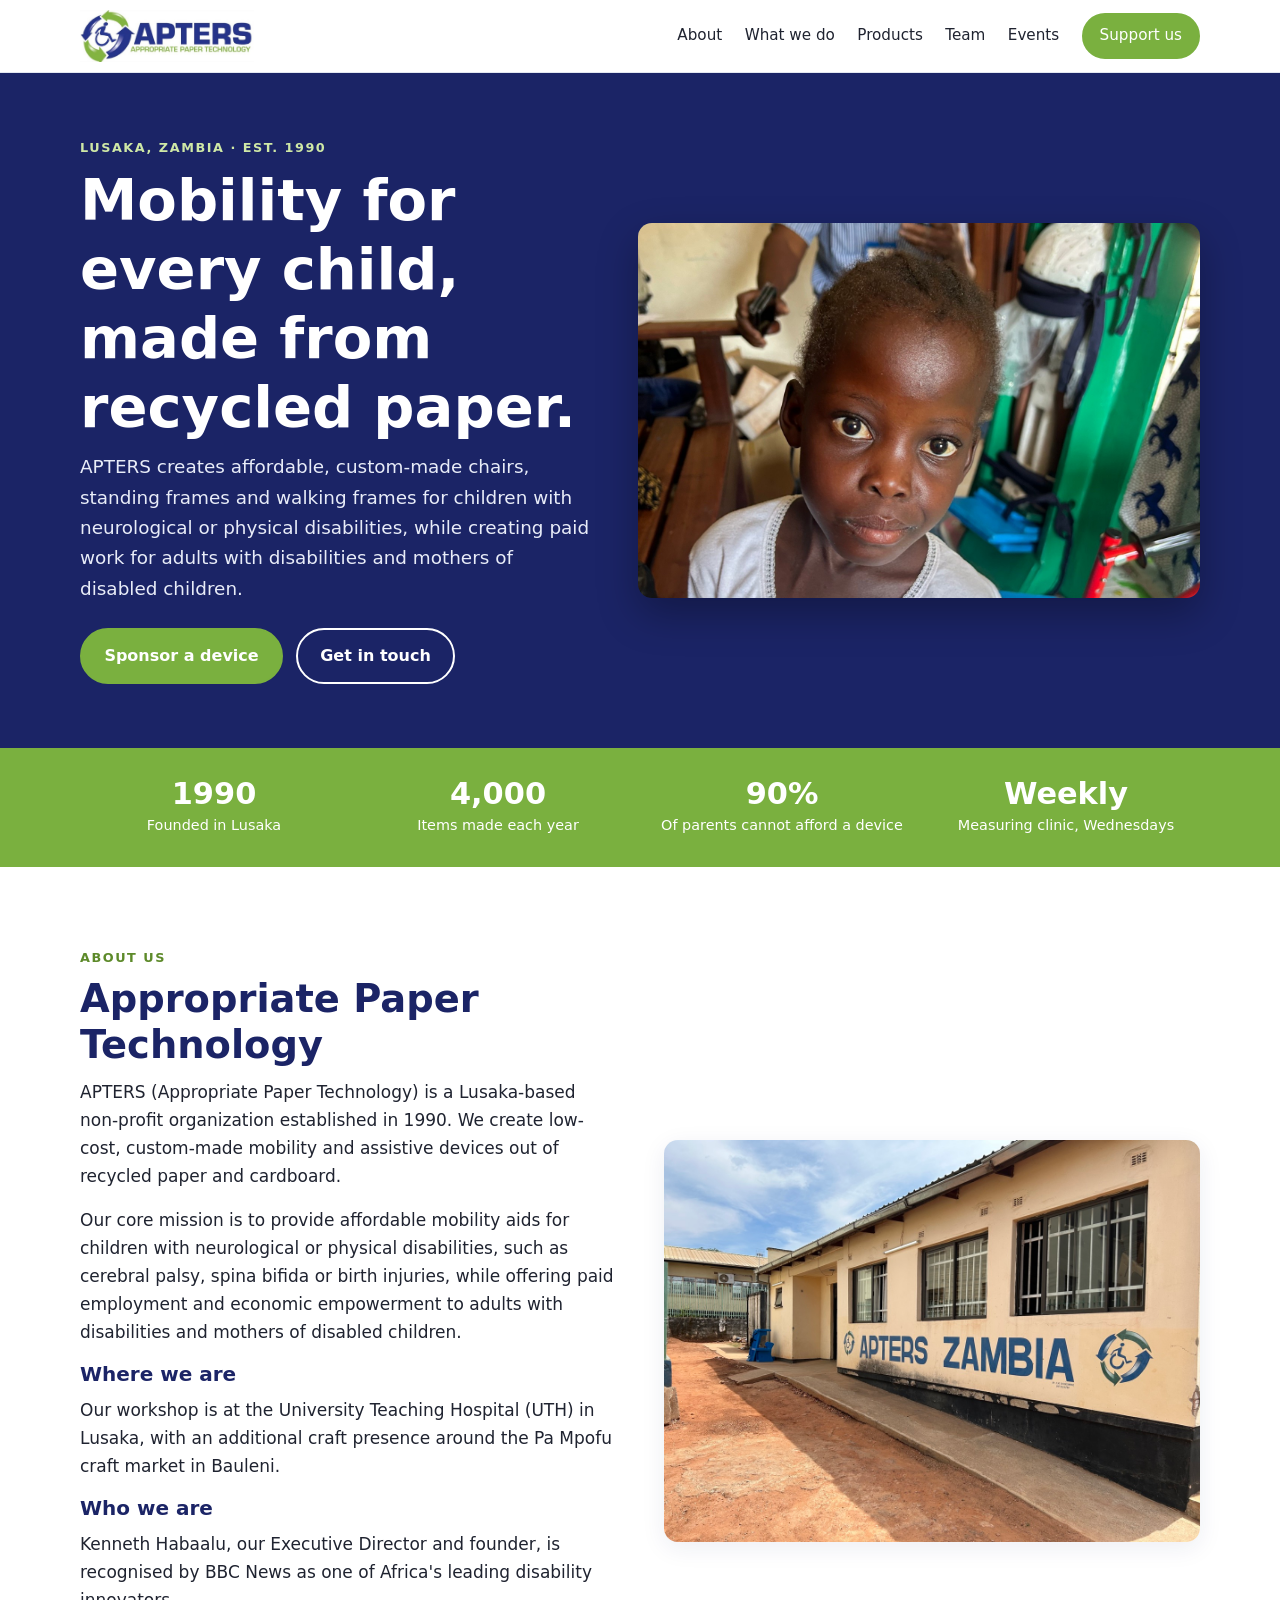
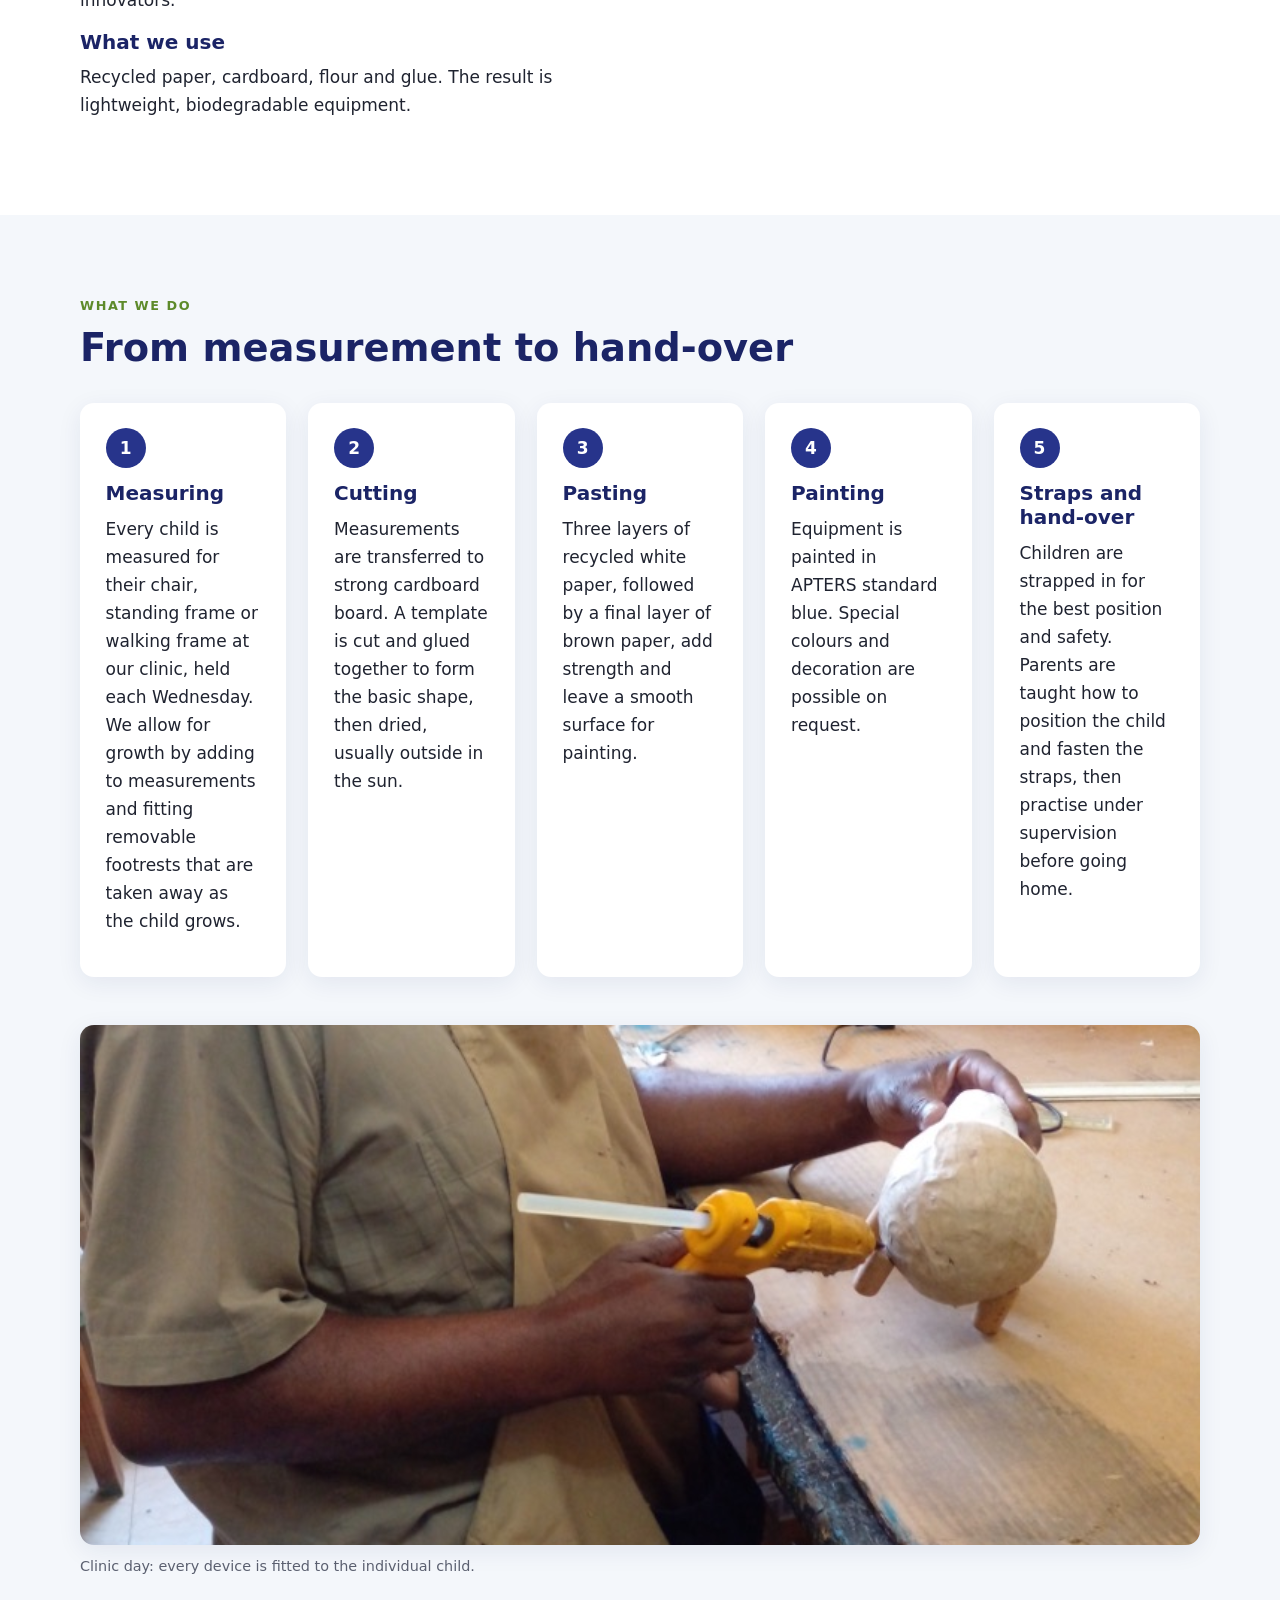
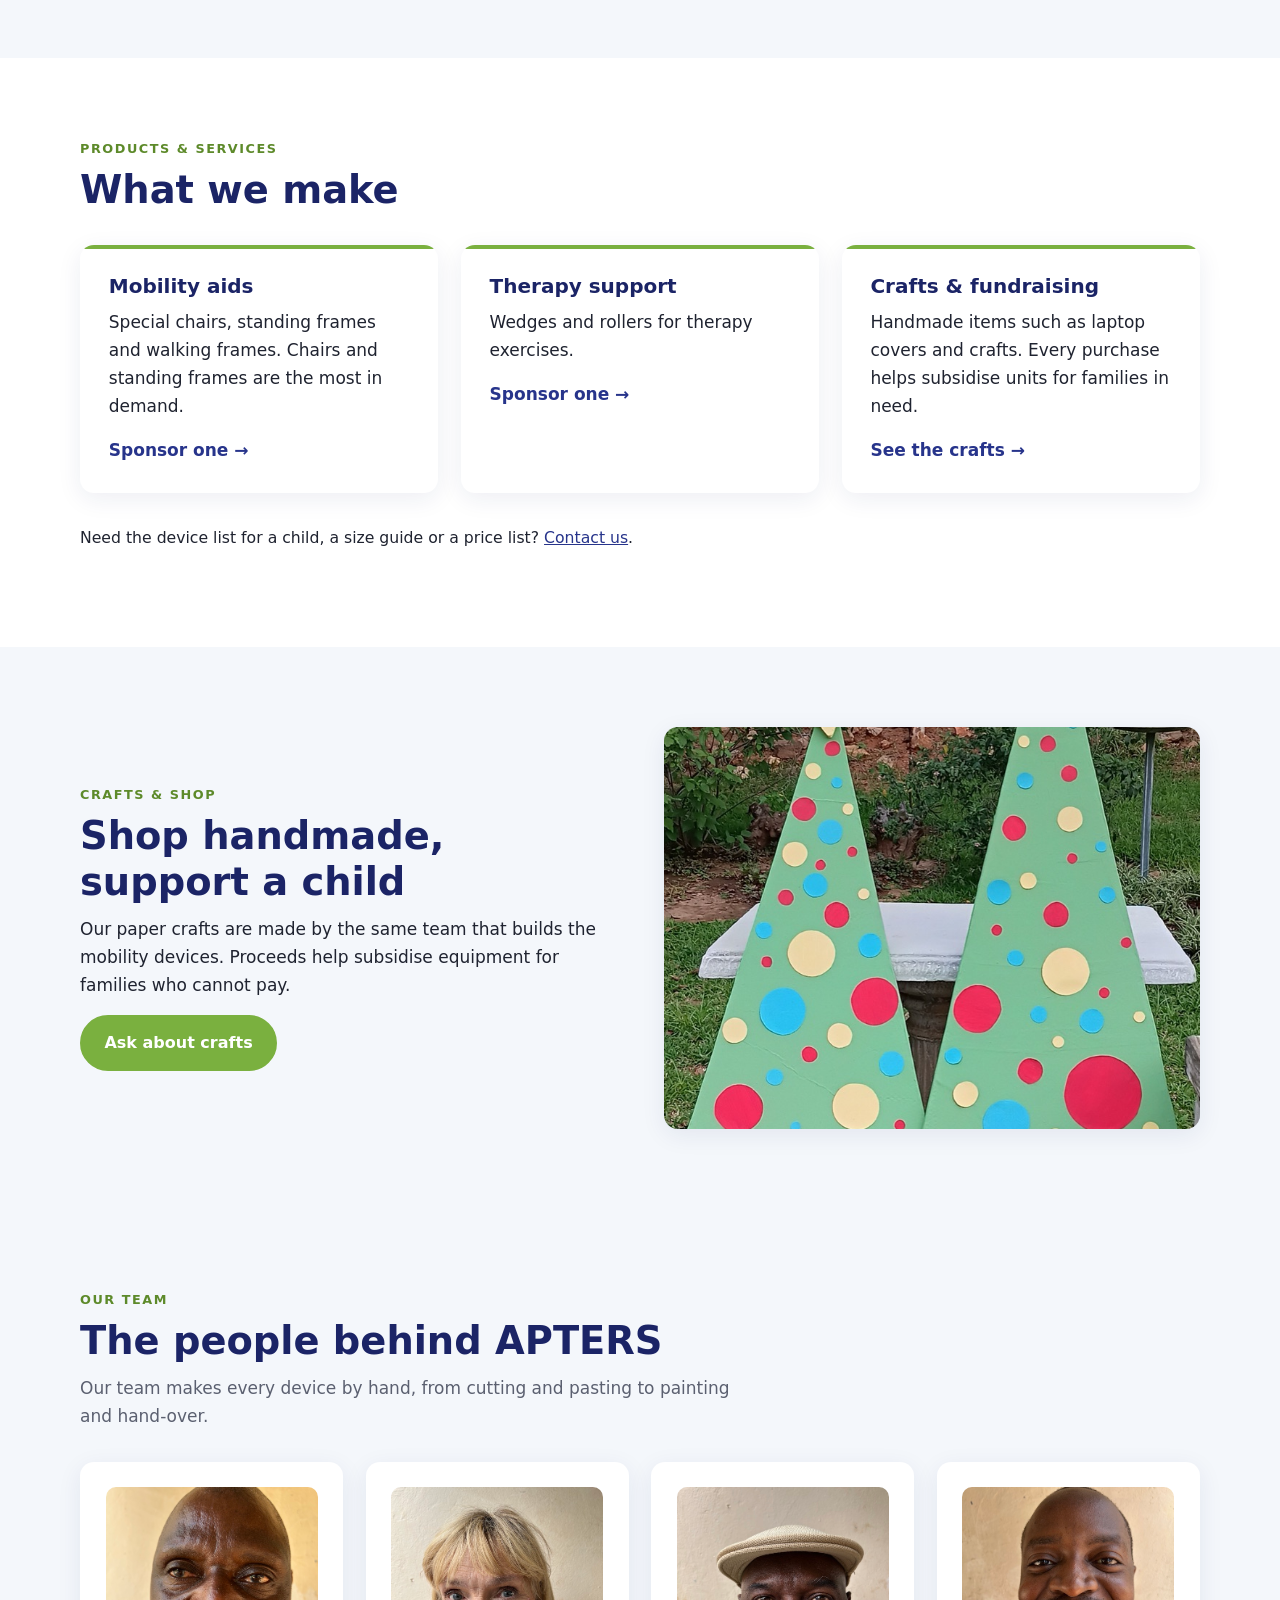
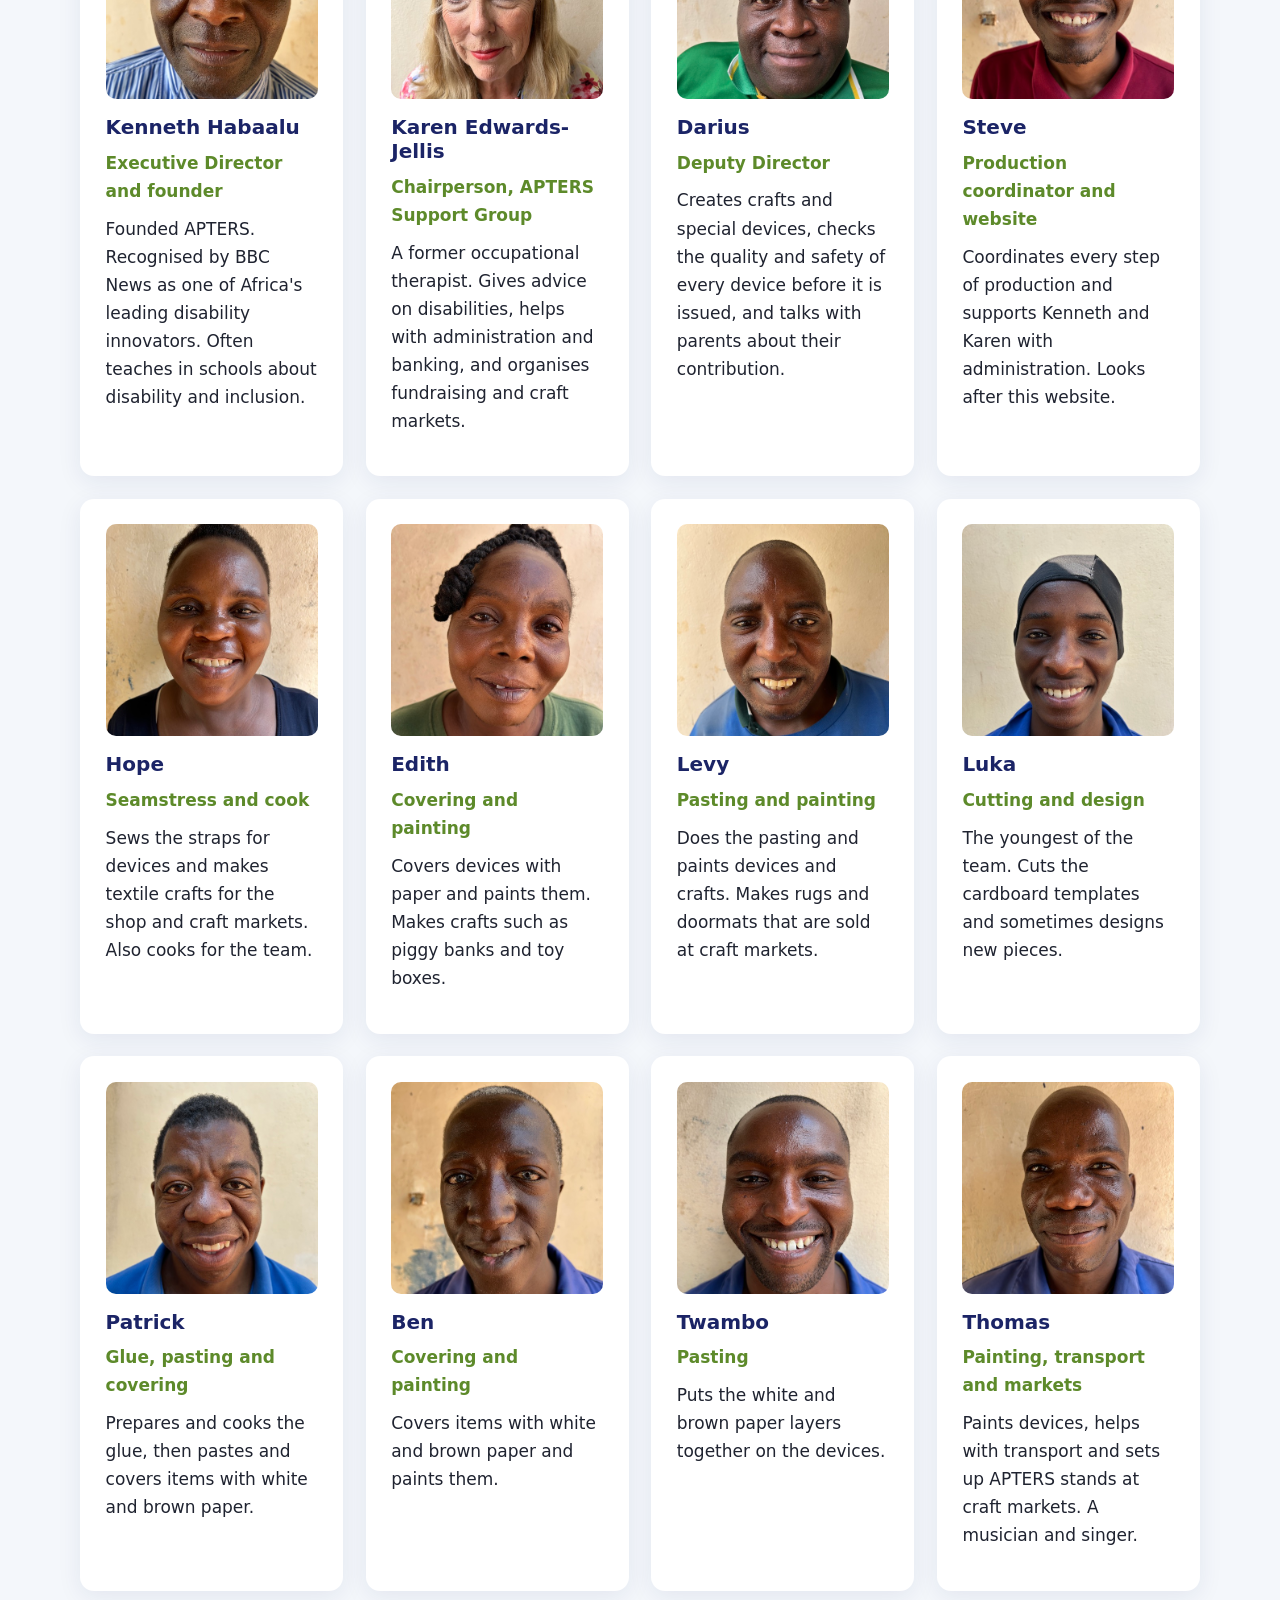
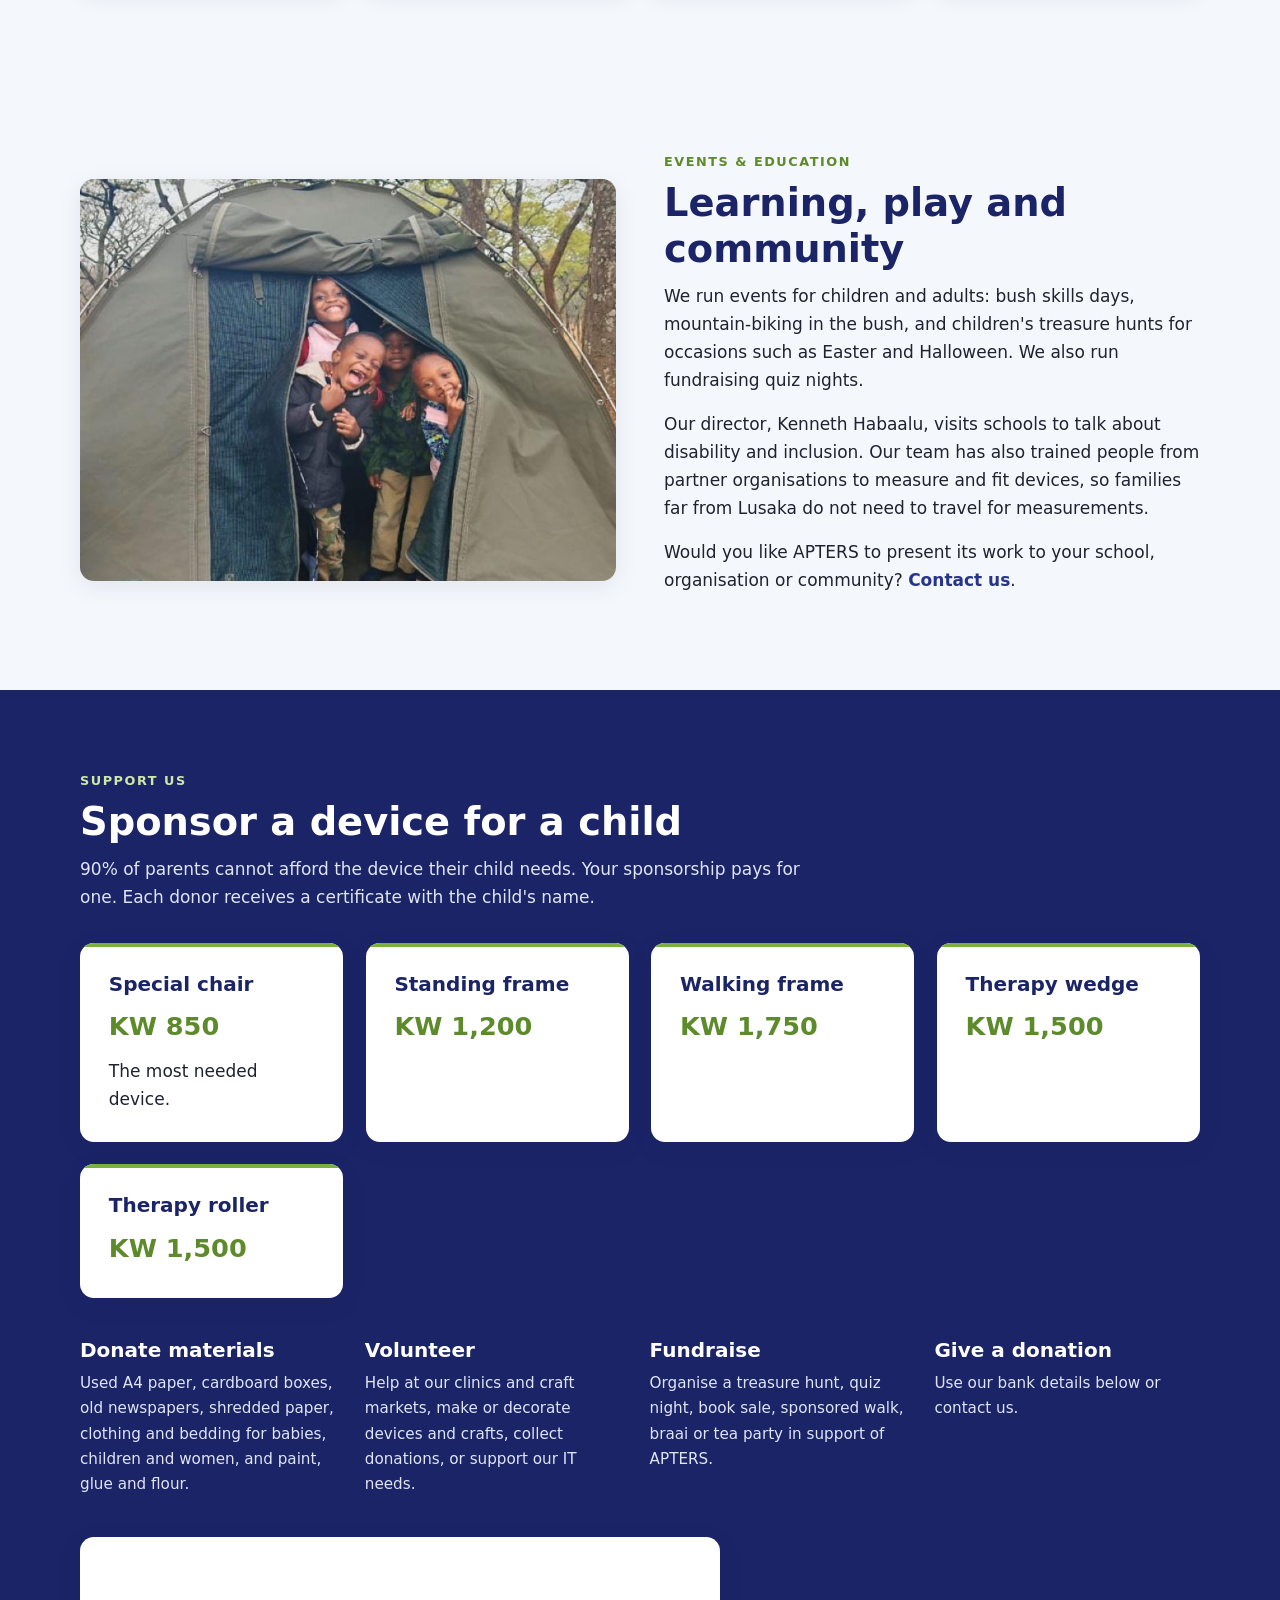
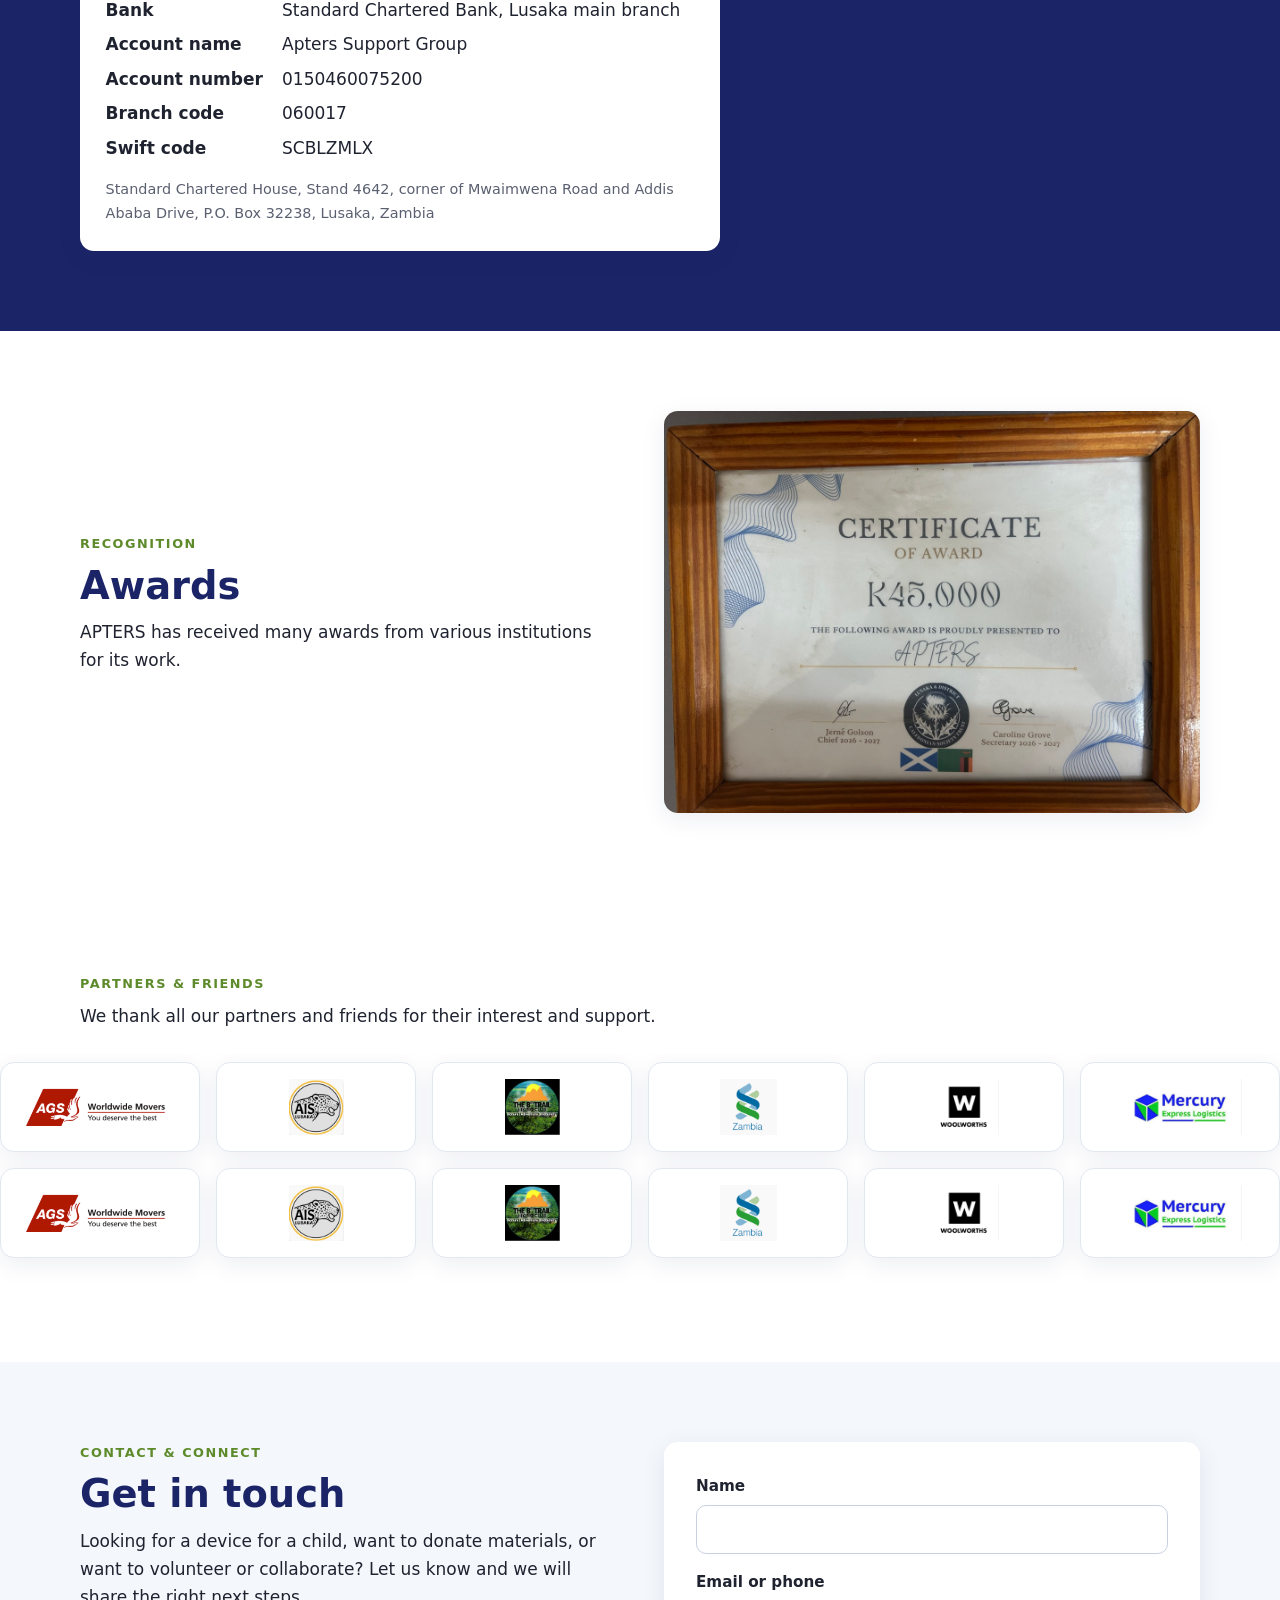
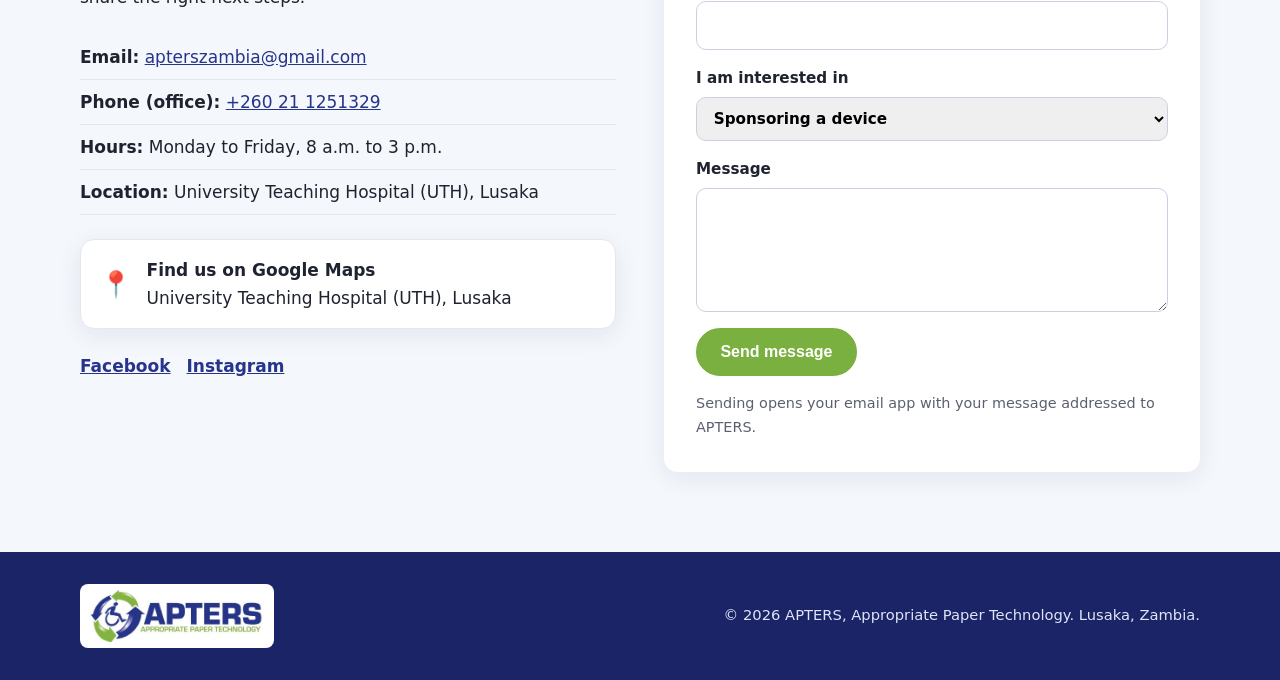
==== commit 69241139: "Restore previous site design (pre-redesign version) Co-Authored-By: Claude Haiku 5.5 <noreply@anthro" ====
--- a/site/index.html
+++ b/site/index.html
@@ -3,105 +3,289 @@
 <head>
   <meta charset="utf-8">
   <meta name="viewport" content="width=device-width, initial-scale=1">
-  <title>APTERS Zambia · Appropriate Paper Technology</title>
-  <meta name="description" content="APTERS, a Lusaka non-profit, makes low-cost mobility devices for children with disabilities from recycled paper. Request a device, sponsor one, or help.">
+  <title>APTERS Zambia – Appropriate Paper Technology</title>
+  <meta name="description" content="APTERS, a Lusaka-based non-profit, makes low-cost mobility and assistive devices for children with disabilities from recycled paper and cardboard.">
   <link rel="icon" href="assets/img/logo.jpg">
   <link rel="stylesheet" href="assets/css/styles.css">
 </head>
 <body>
 
-<a class="skip" href="#main">Skip to content</a>
-
 <header class="site-header">
-  <div class="wrap bar">
-    <a href="#top" class="brand"><img src="assets/img/logo.jpg" alt="APTERS, Appropriate Paper Technology"></a>
-    <nav class="nav" aria-label="Main">
-      <a href="#devices">Devices</a>
-      <a href="#make">How it's made</a>
+  <div class="container nav-wrap">
+    <a href="#top" class="brand" aria-label="APTERS home">
+      <img src="assets/img/logo.jpg" alt="APTERS – Appropriate Paper Technology" class="brand-logo">
+    </a>
+    <button class="nav-toggle" aria-expanded="false" aria-controls="nav" aria-label="Toggle menu">
+      <span></span><span></span><span></span>
+    </button>
+    <nav id="nav" class="nav">
+      <a href="#about">About</a>
+      <a href="#what-we-do">What we do</a>
+      <a href="#products">Products</a>
       <a href="#team">Team</a>
       <a href="#events">Events</a>
-      <a href="#contact">Contact</a>
+      <a href="#support" class="btn btn-small">Support us</a>
     </nav>
-    <a class="pill" href="#sponsor">Sponsor a device</a>
   </div>
-  <div class="strap" aria-hidden="true"></div>
 </header>
 
-<main id="main">
-
-  <section class="hero" id="top">
-    <div class="wrap hero-grid">
-      <div class="hero-text">
+<main id="top">
+
+  <section class="hero">
+    <div class="container hero-grid">
+      <div class="hero-content">
+        <p class="eyebrow">Lusaka, Zambia · Est. 1990</p>
         <h1>Mobility for every child, made from recycled paper.</h1>
-        <p class="lead">We measure each child, cut and layer every device by hand, and fit it at our clinic in Lusaka. Most families cannot pay for one. Here is how you can help.</p>
-        <ul class="labels" aria-label="Ways to get involved">
-          <li><a href="#contact"><span>For a child</span> Request a device</a></li>
-          <li><a href="#sponsor"><span>Give</span> Sponsor a device</a></li>
-          <li><a href="#help"><span>Join in</span> Volunteer, donate, host</a></li>
-        </ul>
+        <p class="lead">APTERS creates affordable, custom-made chairs, standing frames and walking frames for children with neurological or physical disabilities, while creating paid work for adults with disabilities and mothers of disabled children.</p>
+        <div class="hero-actions">
+          <a href="#support" class="btn">Sponsor a device</a>
+          <a href="#contact" class="btn btn-outline">Get in touch</a>
+        </div>
       </div>
       <figure class="hero-photo">
-        <img src="assets/img/hero-child.jpg" alt="A child seated in an APTERS device, looking up at the camera" width="1500" height="1000" fetchpriority="high">
-      </figure>
-    </div>
-  </section>
-
-  <section class="about wrap" id="about">
-    <div class="about-copy">
-      <h2>Founded in Lusaka in 1990</h2>
-      <p>APTERS (Appropriate Paper Technology) is a non-profit. We make special chairs, standing frames, walking frames, wedges and rollers for children with neurological or physical disabilities, such as cerebral palsy, spina bifida and birth injuries.</p>
-      <p>We also give paid work to adults with disabilities and to mothers of disabled children.</p>
-    </div>
-    <blockquote class="quote">
-      <p>&ldquo;My passion is helping people. I like people with disabilities especially children. I am so passionate because I went through when I was younger.&rdquo;</p>
-      <footer>Kenneth Habaalu, Executive Director and founder</footer>
-    </blockquote>
-    <figure class="about-photo">
-      <img src="assets/img/building.jpg" alt="The APTERS workshop building in Lusaka" loading="lazy" width="1200" height="800">
-    </figure>
-  </section>
-
-  <section class="make" id="make">
-    <div class="wrap">
-      <h2>Each device is measured, cut and sewn by hand</h2>
-      <p class="intro">Every child is measured at our clinic on Wednesdays. The device is built to that measurement, with room to grow.</p>
-      <ol class="stitch-steps">
-        <li><h3>Measure</h3><p>Parents bring the child to our Wednesday clinic. Measurements are taken for each piece of equipment, with removable footrests to allow for growth.</p></li>
-        <li><h3>Cut</h3><p>Measurements are transferred to strong cardboard. A template is cut and glued into the basic shape, then dried, usually in the sun.</p></li>
-        <li><h3>Paste</h3><p>Three layers of recycled white paper and a final layer of brown paper give strength and a smooth surface for painting.</p></li>
-        <li><h3>Paint and strap</h3><p>Devices are painted in APTERS blue. Straps are sewn so the child sits or stands in the best position, and for safety.</p></li>
-        <li><h3>Hand over</h3><p>Parents are shown how to position the child and fasten the straps, then practise under supervision.</p></li>
-      </ol>
-      <figure class="wide-photo">
-        <img src="assets/img/clinic.jpg" alt="A child being fitted for an APTERS device at the clinic" loading="lazy" width="1000" height="1000">
-        <figcaption>At the clinic, every device is fitted to one child.</figcaption>
-      </figure>
-    </div>
-  </section>
-
-  <section class="devices" id="devices">
-    <div class="wrap">
-      <h2>Devices and what they cost</h2>
-      <p class="intro">About 90% of families cannot pay for the device their child needs. A sponsor pays for one device for one named child.</p>
-      <ul class="tags">
-        <li class="tag"><h3>Special chair</h3><p>The most needed device.</p><span class="price">KW 850</span></li>
-        <li class="tag"><h3>Standing frame</h3><p>For standing practice and support.</p><span class="price">KW 1,200</span></li>
-        <li class="tag"><h3>Walking frame</h3><p>Support for walking.</p><span class="price">KW 1,750</span></li>
-        <li class="tag"><h3>Therapy wedge</h3><p>For exercises at home and in therapy.</p><span class="price">KW 1,500</span></li>
-        <li class="tag"><h3>Therapy roller</h3><p>For exercises at home and in therapy.</p><span class="price">KW 1,500</span></li>
-      </ul>
-      <p class="note">Each sponsor receives a certificate with the child's name.</p>
-    </div>
-  </section>
-
-  <section class="sponsor" id="sponsor">
-    <div class="wrap sponsor-grid">
+        <img src="assets/img/hero-child.jpg" alt="A child seated in an APTERS device, looking at the camera" loading="eager">
+      </figure>
+    </div>
+  </section>
+
+  <section class="stats" aria-label="Key facts">
+    <div class="container stats-grid">
+      <div><strong>1990</strong><span>Founded in Lusaka</span></div>
+      <div><strong>4,000</strong><span>Items made each year</span></div>
+      <div><strong>90%</strong><span>Of parents cannot afford a device</span></div>
+      <div><strong>Weekly</strong><span>Measuring clinic, Wednesdays</span></div>
+    </div>
+  </section>
+
+  <section id="about" class="section">
+    <div class="container split">
       <div>
-        <h2>Sponsor a device</h2>
-        <p>Choose a device above and send a message, or make a bank transfer. We will confirm your sponsorship and send your certificate.</p>
-        <a class="pill big" href="#contact">Get in touch to sponsor</a>
-      </div>
-      <div class="kraft">
+        <p class="eyebrow">About us</p>
+        <h2>Appropriate Paper Technology</h2>
+        <p>APTERS (Appropriate Paper Technology) is a Lusaka-based non-profit organization established in 1990. We create low-cost, custom-made mobility and assistive devices out of recycled paper and cardboard.</p>
+        <p>Our core mission is to provide affordable mobility aids for children with neurological or physical disabilities, such as cerebral palsy, spina bifida or birth injuries, while offering paid employment and economic empowerment to adults with disabilities and mothers of disabled children.</p>
+        <h3>Where we are</h3>
+        <p>Our workshop is at the University Teaching Hospital (UTH) in Lusaka, with an additional craft presence around the Pa Mpofu craft market in Bauleni.</p>
+        <h3>Who we are</h3>
+        <p>Kenneth Habaalu, our Executive Director and founder, is recognised by BBC News as one of Africa's leading disability innovators.</p>
+        <h3>What we use</h3>
+        <p>Recycled paper, cardboard, flour and glue. The result is lightweight, biodegradable equipment.</p>
+      </div>
+      <figure>
+        <img src="assets/img/building.jpg" alt="The APTERS workshop building in Lusaka" loading="lazy">
+      </figure>
+    </div>
+  </section>
+
+  <section id="what-we-do" class="section alt">
+    <div class="container">
+      <p class="eyebrow">What we do</p>
+      <h2>From measurement to hand-over</h2>
+      <div class="steps">
+        <article class="step">
+          <span class="step-num">1</span>
+          <h3>Measuring</h3>
+          <p>Every child is measured for their chair, standing frame or walking frame at our clinic, held each Wednesday. We allow for growth by adding to measurements and fitting removable footrests that are taken away as the child grows.</p>
+        </article>
+        <article class="step">
+          <span class="step-num">2</span>
+          <h3>Cutting</h3>
+          <p>Measurements are transferred to strong cardboard board. A template is cut and glued together to form the basic shape, then dried, usually outside in the sun.</p>
+        </article>
+        <article class="step">
+          <span class="step-num">3</span>
+          <h3>Pasting</h3>
+          <p>Three layers of recycled white paper, followed by a final layer of brown paper, add strength and leave a smooth surface for painting.</p>
+        </article>
+        <article class="step">
+          <span class="step-num">4</span>
+          <h3>Painting</h3>
+          <p>Equipment is painted in APTERS standard blue. Special colours and decoration are possible on request.</p>
+        </article>
+        <article class="step">
+          <span class="step-num">5</span>
+          <h3>Straps and hand-over</h3>
+          <p>Children are strapped in for the best position and safety. Parents are taught how to position the child and fasten the straps, then practise under supervision before going home.</p>
+        </article>
+      </div>
+      <figure class="wide">
+        <img src="assets/img/clinic.jpg" alt="A child being fitted for an APTERS device at the clinic" loading="lazy">
+        <figcaption>Clinic day: every device is fitted to the individual child.</figcaption>
+      </figure>
+    </div>
+  </section>
+
+  <section id="products" class="section">
+    <div class="container">
+      <p class="eyebrow">Products &amp; services</p>
+      <h2>What we make</h2>
+      <div class="cards">
+        <article class="card">
+          <h3>Mobility aids</h3>
+          <p>Special chairs, standing frames and walking frames. Chairs and standing frames are the most in demand.</p>
+          <a href="#support" class="text-link">Sponsor one →</a>
+        </article>
+        <article class="card">
+          <h3>Therapy support</h3>
+          <p>Wedges and rollers for therapy exercises.</p>
+          <a href="#support" class="text-link">Sponsor one →</a>
+        </article>
+        <article class="card">
+          <h3>Crafts &amp; fundraising</h3>
+          <p>Handmade items such as laptop covers and crafts. Every purchase helps subsidise units for families in need.</p>
+          <a href="#crafts" class="text-link">See the crafts →</a>
+        </article>
+      </div>
+      <p class="note">Need the device list for a child, a size guide or a price list? <a href="#contact">Contact us</a>.</p>
+    </div>
+  </section>
+
+  <section id="crafts" class="section alt">
+    <div class="container split reverse">
+      <figure>
+        <img src="assets/img/crafts.jpg" alt="Handmade paper crafts made by APTERS" loading="lazy">
+      </figure>
+      <div>
+        <p class="eyebrow">Crafts &amp; shop</p>
+        <h2>Shop handmade, support a child</h2>
+        <p>Our paper crafts are made by the same team that builds the mobility devices. Proceeds help subsidise equipment for families who cannot pay.</p>
+        <a href="#contact" class="btn">Ask about crafts</a>
+      </div>
+    </div>
+  </section>
+
+  <section id="team" class="section alt">
+    <div class="container">
+      <p class="eyebrow">Our team</p>
+      <h2>The people behind APTERS</h2>
+      <p class="intro-dark">Our team makes every device by hand, from cutting and pasting to painting and hand-over.</p>
+      <div class="people">
+        <article class="person">
+          <img src="assets/img/team/kenneth.jpg" alt="Kenneth Habaalu" loading="lazy">
+          <h3>Kenneth Habaalu</h3>
+          <p class="role">Executive Director and founder</p>
+          <p>Founded APTERS. Recognised by BBC News as one of Africa's leading disability innovators. Often teaches in schools about disability and inclusion.</p>
+        </article>
+        <article class="person">
+          <img src="assets/img/team/karen.jpg" alt="Karen Edwards-Jellis" loading="lazy">
+          <h3>Karen Edwards-Jellis</h3>
+          <p class="role">Chairperson, APTERS Support Group</p>
+          <p>A former occupational therapist. Gives advice on disabilities, helps with administration and banking, and organises fundraising and craft markets.</p>
+        </article>
+        <article class="person">
+          <img src="assets/img/team/darius.jpg" alt="Darius" loading="lazy">
+          <h3>Darius</h3>
+          <p class="role">Deputy Director</p>
+          <p>Creates crafts and special devices, checks the quality and safety of every device before it is issued, and talks with parents about their contribution.</p>
+        </article>
+        <article class="person">
+          <img src="assets/img/team/steve.jpg" alt="Steve" loading="lazy">
+          <h3>Steve</h3>
+          <p class="role">Production coordinator and website</p>
+          <p>Coordinates every step of production and supports Kenneth and Karen with administration. Looks after this website.</p>
+        </article>
+        <article class="person">
+          <img src="assets/img/team/hope.jpg" alt="Hope" loading="lazy">
+          <h3>Hope</h3>
+          <p class="role">Seamstress and cook</p>
+          <p>Sews the straps for devices and makes textile crafts for the shop and craft markets. Also cooks for the team.</p>
+        </article>
+        <article class="person">
+          <img src="assets/img/team/edith.jpg" alt="Edith" loading="lazy">
+          <h3>Edith</h3>
+          <p class="role">Covering and painting</p>
+          <p>Covers devices with paper and paints them. Makes crafts such as piggy banks and toy boxes.</p>
+        </article>
+        <article class="person">
+          <img src="assets/img/team/levy.jpg" alt="Levy" loading="lazy">
+          <h3>Levy</h3>
+          <p class="role">Pasting and painting</p>
+          <p>Does the pasting and paints devices and crafts. Makes rugs and doormats that are sold at craft markets.</p>
+        </article>
+        <article class="person">
+          <img src="assets/img/team/luka.jpg" alt="Luka" loading="lazy">
+          <h3>Luka</h3>
+          <p class="role">Cutting and design</p>
+          <p>The youngest of the team. Cuts the cardboard templates and sometimes designs new pieces.</p>
+        </article>
+        <article class="person">
+          <img src="assets/img/team/patrick.jpg" alt="Patrick" loading="lazy">
+          <h3>Patrick</h3>
+          <p class="role">Glue, pasting and covering</p>
+          <p>Prepares and cooks the glue, then pastes and covers items with white and brown paper.</p>
+        </article>
+        <article class="person">
+          <img src="assets/img/team/ben.jpg" alt="Ben" loading="lazy">
+          <h3>Ben</h3>
+          <p class="role">Covering and painting</p>
+          <p>Covers items with white and brown paper and paints them.</p>
+        </article>
+        <article class="person">
+          <img src="assets/img/team/twambo.jpg" alt="Twambo" loading="lazy">
+          <h3>Twambo</h3>
+          <p class="role">Pasting</p>
+          <p>Puts the white and brown paper layers together on the devices.</p>
+        </article>
+        <article class="person">
+          <img src="assets/img/team/thomas.jpg" alt="Thomas" loading="lazy">
+          <h3>Thomas</h3>
+          <p class="role">Painting, transport and markets</p>
+          <p>Paints devices, helps with transport and sets up APTERS stands at craft markets. A musician and singer.</p>
+        </article>
+      </div>
+    </div>
+  </section>
+
+  <section id="events" class="section alt">
+    <div class="container split">
+      <figure>
+        <img src="assets/img/events.jpg" alt="Children taking part in a bush skills adventure day" loading="lazy">
+      </figure>
+      <div>
+        <p class="eyebrow">Events &amp; education</p>
+        <h2>Learning, play and community</h2>
+        <p>We run events for children and adults: bush skills days, mountain-biking in the bush, and children's treasure hunts for occasions such as Easter and Halloween. We also run fundraising quiz nights.</p>
+        <p>Our director, Kenneth Habaalu, visits schools to talk about disability and inclusion. Our team has also trained people from partner organisations to measure and fit devices, so families far from Lusaka do not need to travel for measurements.</p>
+        <p>Would you like APTERS to present its work to your school, organisation or community? <a href="#contact" class="text-link">Contact us</a>.</p>
+      </div>
+    </div>
+  </section>
+
+  <section id="support" class="section support">
+    <div class="container">
+      <p class="eyebrow">Support us</p>
+      <h2>Sponsor a device for a child</h2>
+      <p class="intro">90% of parents cannot afford the device their child needs. Your sponsorship pays for one. Each donor receives a certificate with the child's name.</p>
+      <div class="cards prices">
+        <article class="card price">
+          <h3>Special chair</h3>
+          <p class="amount">KW 850</p>
+          <p>The most needed device.</p>
+        </article>
+        <article class="card price">
+          <h3>Standing frame</h3>
+          <p class="amount">KW 1,200</p>
+        </article>
+        <article class="card price">
+          <h3>Walking frame</h3>
+          <p class="amount">KW 1,750</p>
+        </article>
+        <article class="card price">
+          <h3>Therapy wedge</h3>
+          <p class="amount">KW 1,500</p>
+        </article>
+        <article class="card price">
+          <h3>Therapy roller</h3>
+          <p class="amount">KW 1,500</p>
+        </article>
+      </div>
+      <div class="support-ways">
+        <div><h3>Donate materials</h3><p>Used A4 paper, cardboard boxes, old newspapers, shredded paper, clothing and bedding for babies, children and women, and paint, glue and flour.</p></div>
+        <div><h3>Volunteer</h3><p>Help at our clinics and craft markets, make or decorate devices and crafts, collect donations, or support our IT needs.</p></div>
+        <div><h3>Fundraise</h3><p>Organise a treasure hunt, quiz night, book sale, sponsored walk, braai or tea party in support of APTERS.</p></div>
+        <div><h3>Give a donation</h3><p>Use our bank details below or contact us.</p></div>
+      </div>
+      <div class="bank">
         <h3>Bank details</h3>
         <dl>
           <dt>Bank</dt><dd>Standard Chartered Bank, Lusaka main branch</dd>
@@ -110,158 +294,105 @@
           <dt>Branch code</dt><dd>060017</dd>
           <dt>Swift code</dt><dd>SCBLZMLX</dd>
         </dl>
-        <p class="small">Standard Chartered House, Stand 4642, corner of Mwaimwena Road and Addis Ababa Drive, P.O. Box 32238, Lusaka, Zambia</p>
-      </div>
-    </div>
-  </section>
-
-  <section class="help" id="help">
-    <div class="wrap">
-      <h2>Other ways to help</h2>
-      <div class="help-grid">
-        <div>
-          <h3>Donate materials</h3>
-          <p>Used A4 paper, cardboard boxes, old newspapers, shredded paper, clothing and bedding for babies, children and women, paint, glue sticks, flour and foam.</p>
+        <p class="bank-address">Standard Chartered House, Stand 4642, corner of Mwaimwena Road and Addis Ababa Drive, P.O. Box 32238, Lusaka, Zambia</p>
+      </div>
+    </div>
+  </section>
+
+  <section id="awards" class="section">
+    <div class="container split">
+      <div>
+        <p class="eyebrow">Recognition</p>
+        <h2>Awards</h2>
+        <p>APTERS has received many awards from various institutions for its work.</p>
+      </div>
+      <figure>
+        <img src="assets/img/awards.jpg" alt="APTERS receiving an award" loading="lazy">
+      </figure>
+    </div>
+  </section>
+
+  <section class="section partners">
+    <div class="container">
+      <p class="eyebrow">Partners &amp; friends</p>
+      <p>We thank all our partners and friends for their interest and support.</p>
+    </div>
+      <div class="carousel" tabindex="0" aria-label="Partners and friends, scrolls automatically">
+        <ul class="track">
+          <li class="logo-tile"><img src="assets/img/partners/ags-capital.png" alt="AGS Capital" loading="lazy"></li>
+          <li class="logo-tile"><img src="assets/img/partners/american-international-school.png" alt="American International School in Lusaka" loading="lazy"></li>
+          <li class="logo-tile"><img src="assets/img/partners/eight-trail-hiking-club.png" alt="Eight Trail Hiking Club" loading="lazy"></li>
+          <li class="logo-tile"><img src="assets/img/partners/standard-chartered.png" alt="Standard Chartered Bank" loading="lazy"></li>
+          <li class="logo-tile"><img src="assets/img/partners/woolworths.png" alt="Woolworths Kabulonga" loading="lazy"></li>
+          <li class="logo-tile"><img src="assets/img/partners/mercury-couriers.png" alt="Mercury Couriers" loading="lazy"></li>
+          <li class="logo-tile"><img src="assets/img/partners/mocha-puddle.png" alt="Mocha Puddle" loading="lazy"></li>
+          <li class="logo-tile"><img src="assets/img/partners/mumoso.png" alt="Mumoso" loading="lazy"></li>
+          <li class="logo-tile"><img src="assets/img/partners/nomads-zambia.png" alt="Nomads Zambia" loading="lazy"></li>
+          <li class="logo-tile"><img src="assets/img/partners/pick-n-pay.png" alt="Pick &#x27;n&#x27; Pay" loading="lazy"></li>
+          <li class="logo-tile"><img src="assets/img/partners/pro-flight.png" alt="Pro Flight" loading="lazy"></li>
+          <li class="logo-tile"><img src="assets/img/partners/ses-bonn.png" alt="SES Bonn, Germany" loading="lazy"></li>
+          <li class="logo-tile"><img src="assets/img/partners/yalelo.png" alt="Yalelo" loading="lazy"></li>
+          <li class="logo-tile"><img src="assets/img/partners/zambian-society-trust.png" alt="Zambian Society Trust" loading="lazy"></li>
+          <li class="logo-tile"><img src="assets/img/partners/bread-for-the-world.png" alt="Bread for the world" loading="lazy"></li>
+          <li class="logo-tile"><img src="assets/img/partners/jica.png" alt="JICA" loading="lazy"></li>
+        </ul>
+        <ul class="track" aria-hidden="true">
+          <li class="logo-tile"><img src="assets/img/partners/ags-capital.png" alt="AGS Capital" loading="lazy"></li>
+          <li class="logo-tile"><img src="assets/img/partners/american-international-school.png" alt="American International School in Lusaka" loading="lazy"></li>
+          <li class="logo-tile"><img src="assets/img/partners/eight-trail-hiking-club.png" alt="Eight Trail Hiking Club" loading="lazy"></li>
+          <li class="logo-tile"><img src="assets/img/partners/standard-chartered.png" alt="Standard Chartered Bank" loading="lazy"></li>
+          <li class="logo-tile"><img src="assets/img/partners/woolworths.png" alt="Woolworths Kabulonga" loading="lazy"></li>
+          <li class="logo-tile"><img src="assets/img/partners/mercury-couriers.png" alt="Mercury Couriers" loading="lazy"></li>
+          <li class="logo-tile"><img src="assets/img/partners/mocha-puddle.png" alt="Mocha Puddle" loading="lazy"></li>
+          <li class="logo-tile"><img src="assets/img/partners/mumoso.png" alt="Mumoso" loading="lazy"></li>
+          <li class="logo-tile"><img src="assets/img/partners/nomads-zambia.png" alt="Nomads Zambia" loading="lazy"></li>
+          <li class="logo-tile"><img src="assets/img/partners/pick-n-pay.png" alt="Pick &#x27;n&#x27; Pay" loading="lazy"></li>
+          <li class="logo-tile"><img src="assets/img/partners/pro-flight.png" alt="Pro Flight" loading="lazy"></li>
+          <li class="logo-tile"><img src="assets/img/partners/ses-bonn.png" alt="SES Bonn, Germany" loading="lazy"></li>
+          <li class="logo-tile"><img src="assets/img/partners/yalelo.png" alt="Yalelo" loading="lazy"></li>
+          <li class="logo-tile"><img src="assets/img/partners/zambian-society-trust.png" alt="Zambian Society Trust" loading="lazy"></li>
+          <li class="logo-tile"><img src="assets/img/partners/bread-for-the-world.png" alt="Bread for the world" loading="lazy"></li>
+          <li class="logo-tile"><img src="assets/img/partners/jica.png" alt="JICA" loading="lazy"></li>
+        </ul>
+      </div>
+  </section>
+
+  <section id="contact" class="section alt">
+    <div class="container contact-grid">
+      <div>
+        <p class="eyebrow">Contact &amp; connect</p>
+        <h2>Get in touch</h2>
+        <p>Looking for a device for a child, want to donate materials, or want to volunteer or collaborate? Let us know and we will share the right next steps.</p>
+        <ul class="contact-list">
+          <li><strong>Email:</strong> <a href="mailto:apterszambia@gmail.com">apterszambia@gmail.com</a></li>
+          <li><strong>Phone (office):</strong> <a href="tel:+260211251329">+260 21 1251329</a></li>
+          <li><strong>Hours:</strong> Monday to Friday, 8 a.m. to 3 p.m.</li>
+          <li><strong>Location:</strong> University Teaching Hospital (UTH), Lusaka</li>
+        </ul>
+        <a class="map-link" href="https://www.google.com/maps/place/APTERS+Zambia/@-15.4299174,28.3141652,224m/data=!3m1!1e3!4m6!3m5!1s0x19408deb4c5b8735:0x18ee2fd83a4ac53e!8m2!3d-15.4299063!4d28.3144136!16s%2Fg%2F11p11t4t6_?entry=ttu" target="_blank" rel="noopener">
+          <span class="map-pin" aria-hidden="true">📍</span>
+          <span><strong>Find us on Google Maps</strong><br>University Teaching Hospital (UTH), Lusaka</span>
+        </a>
+        <div class="social">
+          <a href="https://www.facebook.com/Apterszambia/" target="_blank" rel="noopener" aria-label="APTERS on Facebook">Facebook</a>
+          <a href="https://www.instagram.com/apterszambia/" target="_blank" rel="noopener" aria-label="APTERS on Instagram">Instagram</a>
         </div>
-        <div>
-          <h3>Volunteer</h3>
-          <p>Help at clinics and craft markets, make or decorate devices and crafts, collect donations, or support our IT.</p>
-        </div>
-        <div>
-          <h3>Host an event</h3>
-          <p>Treasure hunts, quiz nights, book sales, sponsored walks, braais and tea parties all raise money for families who cannot pay.</p>
-        </div>
-        <div>
-          <h3>Learn with us</h3>
-          <p>Kenneth visits schools to talk about disability and inclusion. Ask us to present our work to your school, company or community.</p>
-        </div>
-      </div>
-    </div>
-  </section>
-
-  <section class="team" id="team">
-    <div class="wrap">
-      <h2>The people who make the devices</h2>
-      <div class="team-grid">
-        <figure><img src="assets/img/team/kenneth.jpg" alt="Kenneth Habaalu" loading="lazy" width="600" height="600"><figcaption><strong>Kenneth Habaalu</strong>Executive Director and founder. Recognised by BBC News as one of Africa's leading disability innovators.</figcaption></figure>
-        <figure><img src="assets/img/team/karen.jpg" alt="Karen Edwards-Jellis" loading="lazy" width="600" height="600"><figcaption><strong>Karen Edwards-Jellis</strong>Chairperson, APTERS Support Group. A former occupational therapist who helps with administration, banking and craft markets.</figcaption></figure>
-        <figure><img src="assets/img/team/darius.jpg" alt="Darius" loading="lazy" width="600" height="600"><figcaption><strong>Darius</strong>Deputy Director. Checks the quality and safety of every device before it is issued.</figcaption></figure>
-        <figure><img src="assets/img/team/steve.jpg" alt="Steve" loading="lazy" width="600" height="600"><figcaption><strong>Steve</strong>Coordinates production and supports Kenneth and Karen. Looks after this website.</figcaption></figure>
-        <figure><img src="assets/img/team/hope.jpg" alt="Hope" loading="lazy" width="600" height="600"><figcaption><strong>Hope</strong>Seamstress. Sews the straps for every device and makes textile crafts.</figcaption></figure>
-        <figure><img src="assets/img/team/edith.jpg" alt="Edith" loading="lazy" width="600" height="600"><figcaption><strong>Edith</strong>Covers devices with paper and paints them. Makes piggy banks and toy boxes.</figcaption></figure>
-        <figure><img src="assets/img/team/levy.jpg" alt="Levy" loading="lazy" width="600" height="600"><figcaption><strong>Levy</strong>Pastes and paints devices. Makes rugs and doormats for craft markets.</figcaption></figure>
-        <figure><img src="assets/img/team/luka.jpg" alt="Luka" loading="lazy" width="600" height="600"><figcaption><strong>Luka</strong>Cuts the cardboard templates and sometimes designs new pieces.</figcaption></figure>
-        <figure><img src="assets/img/team/patrick.jpg" alt="Patrick" loading="lazy" width="600" height="600"><figcaption><strong>Patrick</strong>Prepares the glue and covers items with paper.</figcaption></figure>
-        <figure><img src="assets/img/team/ben.jpg" alt="Ben" loading="lazy" width="600" height="600"><figcaption><strong>Ben</strong>Covers items with white and brown paper and paints them.</figcaption></figure>
-        <figure><img src="assets/img/team/twambo.jpg" alt="Twambo" loading="lazy" width="600" height="600"><figcaption><strong>Twambo</strong>Puts the paper layers together on the devices.</figcaption></figure>
-        <figure><img src="assets/img/team/thomas.jpg" alt="Thomas" loading="lazy" width="600" height="600"><figcaption><strong>Thomas</strong>Paints devices and sets up our stands at craft markets.</figcaption></figure>
-      </div>
-    </div>
-  </section>
-
-  <section class="events" id="events">
-    <div class="wrap events-grid">
-      <figure>
-        <img src="assets/img/events.jpg" alt="Children taking part in an APTERS bush skills day" loading="lazy" width="900" height="700">
-      </figure>
-      <div>
-        <h2>Events for children and families</h2>
-        <p>Bush skills days for children, mountain-biking in the bush, treasure hunts at Easter and Halloween, and quiz nights that raise money for families who cannot pay.</p>
-        <p>Upcoming events will be listed here. Ask us to be told about the next one.</p>
-        <a class="text-link" href="#contact">Ask about events</a>
-      </div>
-    </div>
-  </section>
-
-  <section class="shop" id="shop">
-    <div class="wrap shop-grid">
-      <figure><img src="assets/img/crafts.jpg" alt="Handmade paper crafts made by APTERS" loading="lazy" width="1000" height="1000"></figure>
-      <div>
-        <h2>Crafts from the workshop</h2>
-        <p>Most of our crafts are made from recycled paper and cardboard. We also make items from chitenge and leather, and take custom orders. Every sale helps keep costs low for parents.</p>
-        <p><strong>Shop:</strong> Pa Mpofu craft market, Bauleni. Open Tuesday to Sunday, 9:00 to 17:00.</p>
-      </div>
-    </div>
-  </section>
-
-  <section class="recognition wrap">
-    <div>
-      <h2>Recognition</h2>
-      <p>APTERS has received awards from many institutions for its work.</p>
-    </div>
-    <figure><img src="assets/img/awards.jpg" alt="An award certificate presented to APTERS" loading="lazy" width="1200" height="900"></figure>
-  </section>
-
-  <section class="partners" aria-labelledby="partners-title">
-    <h2 id="partners-title" class="visually-hidden">Partners and friends</h2>
-    <div class="ticker" tabindex="0" aria-label="Partners and friends, scrolling">
-      <ul class="ticker-track">
-        <li><img src="assets/img/partners/ags-capital.png" alt="AGS Capital" loading="lazy"></li>
-        <li><img src="assets/img/partners/american-international-school.png" alt="American International School in Lusaka" loading="lazy"></li>
-        <li><img src="assets/img/partners/eight-trail-hiking-club.png" alt="Eight Trail Hiking Club" loading="lazy"></li>
-        <li><img src="assets/img/partners/standard-chartered.png" alt="Standard Chartered Bank" loading="lazy"></li>
-        <li><img src="assets/img/partners/woolworths.png" alt="Woolworths Kabulonga" loading="lazy"></li>
-        <li><img src="assets/img/partners/mercury-couriers.png" alt="Mercury Couriers" loading="lazy"></li>
-        <li><img src="assets/img/partners/mocha-puddle.png" alt="Mocha Puddle" loading="lazy"></li>
-        <li><img src="assets/img/partners/mumoso.png" alt="Mumoso" loading="lazy"></li>
-        <li><img src="assets/img/partners/nomads-zambia.png" alt="Nomads Zambia" loading="lazy"></li>
-        <li><img src="assets/img/partners/pick-n-pay.png" alt="Pick n Pay" loading="lazy"></li>
-        <li><img src="assets/img/partners/pro-flight.png" alt="Pro Flight" loading="lazy"></li>
-        <li><img src="assets/img/partners/ses-bonn.png" alt="SES Bonn" loading="lazy"></li>
-        <li><img src="assets/img/partners/yalelo.png" alt="Yalelo" loading="lazy"></li>
-        <li><img src="assets/img/partners/zambian-society-trust.png" alt="Zambian Society Trust" loading="lazy"></li>
-        <li><img src="assets/img/partners/bread-for-the-world.png" alt="Bread for the World" loading="lazy"></li>
-        <li><img src="assets/img/partners/jica.png" alt="JICA" loading="lazy"></li>
-      </ul>
-      <ul class="ticker-track" aria-hidden="true">
-        <li><img src="assets/img/partners/ags-capital.png" alt="" loading="lazy"></li>
-        <li><img src="assets/img/partners/american-international-school.png" alt="" loading="lazy"></li>
-        <li><img src="assets/img/partners/eight-trail-hiking-club.png" alt="" loading="lazy"></li>
-        <li><img src="assets/img/partners/standard-chartered.png" alt="" loading="lazy"></li>
-        <li><img src="assets/img/partners/woolworths.png" alt="" loading="lazy"></li>
-        <li><img src="assets/img/partners/mercury-couriers.png" alt="" loading="lazy"></li>
-        <li><img src="assets/img/partners/mocha-puddle.png" alt="" loading="lazy"></li>
-        <li><img src="assets/img/partners/mumoso.png" alt="" loading="lazy"></li>
-        <li><img src="assets/img/partners/nomads-zambia.png" alt="" loading="lazy"></li>
-        <li><img src="assets/img/partners/pick-n-pay.png" alt="" loading="lazy"></li>
-        <li><img src="assets/img/partners/pro-flight.png" alt="" loading="lazy"></li>
-        <li><img src="assets/img/partners/ses-bonn.png" alt="" loading="lazy"></li>
-        <li><img src="assets/img/partners/yalelo.png" alt="" loading="lazy"></li>
-        <li><img src="assets/img/partners/zambian-society-trust.png" alt="" loading="lazy"></li>
-        <li><img src="assets/img/partners/bread-for-the-world.png" alt="" loading="lazy"></li>
-        <li><img src="assets/img/partners/jica.png" alt="" loading="lazy"></li>
-      </ul>
-    </div>
-  </section>
-
-  <section class="contact" id="contact">
-    <div class="wrap contact-grid">
-      <div>
-        <h2>Get in touch</h2>
-        <p>Looking for a device for a child, want to sponsor one, or want to volunteer? Write to us and we will tell you the next steps.</p>
-        <dl class="details">
-          <dt>Email</dt><dd><a href="mailto:apterszambia@gmail.com">apterszambia@gmail.com</a></dd>
-          <dt>Phone (office)</dt><dd><a href="tel:+260211251329">+260 21 1251329</a></dd>
-          <dt>Office hours</dt><dd>Monday to Friday, 8 a.m. to 3 p.m.</dd>
-          <dt>Location</dt><dd><a href="https://www.google.com/maps/place/APTERS+Zambia/@-15.4299174,28.3141652,224m/data=!3m1!1e3!4m6!3m5!1s0x19408deb4c5b8735:0x18ee2fd83a4ac53e!8m2!3d-15.4299063!4d28.3144136!16s%2Fg%2F11p11t4t6_?entry=ttu" target="_blank" rel="noopener">University Teaching Hospital (UTH), Lusaka. Open in Google Maps</a></dd>
-          <dt>Follow</dt><dd><a href="https://www.facebook.com/Apterszambia/" target="_blank" rel="noopener">Facebook</a> · <a href="https://www.instagram.com/apterszambia/" target="_blank" rel="noopener">Instagram</a></dd>
-        </dl>
-      </div>
-      <form class="form" action="mailto:apterszambia@gmail.com" method="post" enctype="text/plain">
-        <label>Your name <input name="name" type="text" required autocomplete="name"></label>
-        <label>Email or phone <input name="contact" type="text" required></label>
-        <label>I want to
+      </div>
+      <form class="contact-form" action="mailto:apterszambia@gmail.com" method="post" enctype="text/plain">
+        <label>Name <input type="text" name="name" required autocomplete="name"></label>
+        <label>Email or phone <input type="text" name="contact" required></label>
+        <label>I am interested in
           <select name="interest">
-            <option>Request a device for a child</option>
-            <option>Sponsor a device</option>
-            <option>Donate materials</option>
-            <option>Volunteer</option>
-            <option>Something else</option>
+            <option>Sponsoring a device</option>
+            <option>Getting a device for a child</option>
+            <option>Donating materials</option>
+            <option>Volunteering</option>
+            <option>Other</option>
           </select>
         </label>
         <label>Message <textarea name="message" rows="4"></textarea></label>
-        <button class="pill big" type="submit">Send message</button>
-        <p class="small">This opens your email app with your message to APTERS.</p>
+        <button type="submit" class="btn">Send message</button>
+        <p class="form-note">Sending opens your email app with your message addressed to APTERS.</p>
       </form>
     </div>
   </section>
@@ -269,8 +400,8 @@
 </main>
 
 <footer class="site-footer">
-  <div class="wrap foot">
-    <img src="assets/img/logo.jpg" alt="APTERS" class="foot-logo">
+  <div class="container footer-wrap">
+    <img src="assets/img/logo.jpg" alt="APTERS" class="footer-logo">
     <p>© <span id="year"></span> APTERS, Appropriate Paper Technology. Lusaka, Zambia.</p>
   </div>
 </footer>
--- a/site/assets/css/styles.css
+++ b/site/assets/css/styles.css
@@ -1,223 +1,258 @@
-/* APTERS · Sewn Strap & Woven Label
-   Fonts: Fraunces (display), Instrument Sans (text). Both self-hosted in assets/fonts. */
-
-@font-face { font-family: "Fraunces"; font-style: normal; font-weight: 100 900; font-display: swap; src: url("../fonts/fraunces-latin.woff2") format("woff2"); unicode-range: U+0000-00FF, U+0131, U+0152-0153, U+02BB-02BC, U+02C6, U+02DA, U+02DC, U+2000-206F, U+20AC, U+2122, U+2212; }
-@font-face { font-family: "Instrument Sans"; font-style: normal; font-weight: 400 700; font-display: swap; src: url("../fonts/instrument-sans-latin.woff2") format("woff2"); unicode-range: U+0000-00FF, U+0131, U+0152-0153, U+02BB-02BC, U+02C6, U+02DA, U+02DC, U+2000-206F, U+20AC, U+2122, U+2212; }
-
 :root {
-  --cream: #f6f1e6;
-  --paper: #fffdf8;
-  --kraft: #e7d9bd;
-  --ink: #1d2030;
-  --ink-soft: #454b5e;
   --blue: #27348b;
-  --blue-deep: #1b2466;
+  --blue-dark: #1b2466;
   --green: #7ab03f;
-  --green-deep: #3f6a1c;
-  --thread: #fffdf8;
-  --focus: #c8581e;
-  --serif: "Fraunces", Georgia, "Times New Roman", serif;
-  --sans: "Instrument Sans", system-ui, -apple-system, "Segoe UI", Roboto, Arial, sans-serif;
+  --green-dark: #5d8a2a;
+  --ink: #1f2330;
+  --muted: #5b6070;
+  --bg: #ffffff;
+  --bg-alt: #f4f7fb;
+  --line: #e2e7f0;
+  --radius: 14px;
+  --shadow: 0 6px 24px rgba(27, 36, 102, 0.08);
 }
 
 * { box-sizing: border-box; }
-html { scroll-behavior: smooth; scroll-padding-top: 110px; }
-body { margin: 0; background: var(--cream); color: var(--ink); font: 400 1.0625rem/1.65 var(--sans); -webkit-font-smoothing: antialiased; }
-img { display: block; max-width: 100%; height: auto; }
+html { scroll-behavior: smooth; scroll-padding-top: 90px; }
+body {
+  margin: 0;
+  font-family: system-ui, -apple-system, "Segoe UI", Roboto, "Helvetica Neue", Arial, sans-serif;
+  color: var(--ink);
+  background: var(--bg);
+  line-height: 1.65;
+  font-size: 17px;
+}
+img { max-width: 100%; height: auto; display: block; }
 figure { margin: 0; }
-p { margin: 0 0 1rem; max-width: 66ch; }
-h1, h2, h3 { font-family: var(--serif); font-weight: 600; color: var(--blue-deep); line-height: 1.12; margin: 0 0 0.6em; letter-spacing: -0.01em; }
-h1 { font-size: clamp(2.4rem, 5.2vw, 4.25rem); font-variation-settings: "opsz" 144; }
-h2 { font-size: clamp(1.9rem, 3.6vw, 2.75rem); }
-h3 { font-size: 1.3rem; }
-a { color: var(--blue); text-underline-offset: 0.2em; text-decoration-thickness: 1px; }
-a:hover { color: var(--blue-deep); }
-::selection { background: var(--green); color: var(--ink); }
-:focus-visible { outline: 3px solid var(--focus); outline-offset: 3px; border-radius: 4px; }
-.wrap { width: min(1160px, calc(100% - 40px)); margin-inline: auto; }
-.visually-hidden { position: absolute; width: 1px; height: 1px; overflow: hidden; clip: rect(0 0 0 0); white-space: nowrap; }
-.skip { position: absolute; left: 12px; top: -60px; background: var(--paper); padding: 8px 12px; z-index: 99; }
-.skip:focus { top: 12px; }
-.small { font-size: 0.9rem; color: var(--ink-soft); }
-.note { color: var(--ink-soft); font-size: 0.98rem; margin-top: 2rem; }
-
-/* Strap: a stitched webbing band, used under the header and as dividers */
-.strap {
-  height: 14px; background: var(--blue);
-  background-image: repeating-linear-gradient(90deg, transparent 0 12px, rgba(255,253,248,0.9) 12px 20px);
-  background-size: 100% 4px; background-repeat: no-repeat; background-position: 0 50%;
-}
-.strap::before, .strap::after { content: ""; display: none; }
+figcaption { font-size: 0.9rem; color: var(--muted); margin-top: 0.6rem; }
+a { color: var(--blue); }
+
+h1, h2, h3 { line-height: 1.2; color: var(--blue-dark); margin: 0 0 0.6rem; }
+h1 { font-size: clamp(2.1rem, 5vw, 3.6rem); }
+h2 { font-size: clamp(1.7rem, 3.5vw, 2.4rem); }
+h3 { font-size: 1.25rem; }
+p { margin: 0 0 1rem; }
+
+.container { width: min(1120px, calc(100% - 32px)); margin: 0 auto; }
+
+.eyebrow {
+  text-transform: uppercase;
+  letter-spacing: 0.12em;
+  font-size: 0.8rem;
+  font-weight: 700;
+  color: var(--green-dark);
+  margin-bottom: 0.5rem;
+}
 
 /* Header */
-.site-header { position: sticky; top: 0; z-index: 50; background: var(--cream); }
-.bar { display: flex; align-items: center; justify-content: space-between; gap: 20px; min-height: 76px; }
-.brand img { height: 48px; width: auto; }
-.nav { display: flex; gap: 22px; font-size: 0.98rem; }
-.nav a { color: var(--ink); text-decoration: none; padding: 6px 0; border-bottom: 2px solid transparent; }
-.nav a:hover { border-bottom-color: var(--blue); }
-
-.pill {
-  display: inline-block; background: var(--blue); color: var(--paper); font: 600 0.98rem/1 var(--sans);
-  text-decoration: none; padding: 0.8rem 1.25rem; border-radius: 999px; border: 0; cursor: pointer;
-  transition: background-color 0.25s ease, transform 0.25s ease;
-}
-.pill:hover { background: var(--blue-deep); color: var(--paper); transform: translateY(-1px); }
-.pill.big { padding: 0.95rem 1.6rem; font-size: 1.05rem; }
+.site-header {
+  position: sticky; top: 0; z-index: 50;
+  background: rgba(255, 255, 255, 0.96);
+  backdrop-filter: blur(8px);
+  border-bottom: 1px solid var(--line);
+}
+.nav-wrap { display: flex; align-items: center; justify-content: space-between; min-height: 72px; }
+.brand-logo { height: 52px; width: auto; }
+.nav { display: flex; align-items: center; gap: 1.4rem; }
+.nav a { text-decoration: none; color: var(--ink); font-weight: 500; font-size: 0.95rem; }
+.nav a:hover { color: var(--blue); }
+.nav a.btn { color: #fff; }
+.nav-toggle {
+  display: none; background: none; border: 0; padding: 8px; cursor: pointer;
+}
+.nav-toggle span { display: block; width: 24px; height: 2px; background: var(--blue-dark); margin: 5px 0; }
+
+/* Buttons */
+.btn {
+  display: inline-block; background: var(--green); color: #fff !important;
+  padding: 0.8rem 1.4rem; border-radius: 999px; text-decoration: none;
+  font-weight: 700; border: 2px solid var(--green); cursor: pointer; font-size: 1rem;
+  transition: background 0.2s, transform 0.2s;
+}
+.btn:hover { background: var(--green-dark); border-color: var(--green-dark); transform: translateY(-1px); }
+.btn-outline { background: transparent; color: #fff !important; border-color: #fff; }
+.btn-outline:hover { background: #fff; color: var(--blue-dark) !important; }
+.btn-small { padding: 0.5rem 1rem; font-size: 0.9rem; }
+
+.text-link { font-weight: 700; text-decoration: none; }
 
 /* Hero */
-.hero { padding: 56px 0 80px; }
-.hero-grid { display: grid; grid-template-columns: 1.02fr 1fr; gap: clamp(32px, 5vw, 72px); align-items: center; }
-.hero h1 { margin-bottom: 0.5em; }
-.lead { font-size: 1.22rem; color: var(--ink-soft); max-width: 46ch; }
-.hero-photo { position: relative; padding: 14px; background: var(--paper); border-radius: 6px; box-shadow: 0 1px 0 rgba(29,32,48,0.06), 0 18px 40px -22px rgba(29,32,48,0.35); }
-.hero-photo::before { content: ""; position: absolute; inset: 6px; border: 1.5px dashed rgba(39,52,139,0.55); border-radius: 3px; pointer-events: none; }
-.hero-photo img { border-radius: 2px; aspect-ratio: 3 / 2; object-fit: cover; width: 100%; }
-
-/* Woven labels: the three ways to act, each a label sewn on the strap */
-.labels { list-style: none; padding: 0; margin: 2.2rem 0 0; display: grid; gap: 12px; max-width: 520px; }
-.labels a {
-  display: flex; align-items: baseline; gap: 14px; text-decoration: none; color: var(--ink);
-  background: var(--paper); border: 1.5px solid var(--blue); border-radius: 4px; padding: 14px 18px;
-  font-weight: 600; font-size: 1.05rem;
-  transition: background-color 0.25s ease;
-}
-.labels a span { font: 600 0.75rem/1 var(--sans); letter-spacing: 0.04em; text-transform: uppercase; color: var(--green-deep); min-width: 6.5rem; }
-.labels a:hover { background: #eef1fb; }
-
-/* About */
-.about { display: grid; grid-template-columns: 1fr 1fr; gap: 36px 56px; align-items: start; padding: 60px 0 90px; }
-.about-copy h2 { margin-bottom: 1rem; }
-.quote { margin: 0; padding: 26px 28px; background: var(--paper); border-radius: 4px; border: 1px dashed rgba(39,52,139,0.45); }
-.quote p { font-family: var(--serif); font-size: 1.32rem; line-height: 1.45; color: var(--blue-deep); margin: 0 0 0.9rem; max-width: none; font-style: italic; }
-.quote footer { font-size: 0.92rem; color: var(--ink-soft); }
-.about-photo { grid-column: 1 / -1; }
-.about-photo img { width: 100%; aspect-ratio: 16 / 7; object-fit: cover; border-radius: 4px; }
-
-/* Make: stitched connector between steps */
-.make { padding: 80px 0; background: var(--paper); }
-.intro { font-size: 1.12rem; color: var(--ink-soft); max-width: 60ch; }
-.stitch-steps { list-style: none; padding: 0; margin: 48px 0 0; display: grid; grid-template-columns: repeat(5, 1fr); gap: 0; position: relative; counter-reset: step; }
-.stitch-steps::before { content: ""; position: absolute; top: 22px; left: 10%; right: 10%; border-top: 2px dashed var(--blue); opacity: 0.55; }
-.stitch-steps li { position: relative; padding: 0 16px 0 0; }
-.stitch-steps li::before {
-  counter-increment: step; content: counter(step); display: grid; place-items: center; width: 44px; height: 44px; border-radius: 50%;
-  background: var(--blue); color: var(--paper); font: 600 1.05rem/1 var(--sans); margin-bottom: 18px; position: relative; z-index: 1;
-}
-.stitch-steps h3 { font-size: 1.22rem; }
-.stitch-steps p { font-size: 0.96rem; color: var(--ink-soft); }
-.wide-photo { margin-top: 72px; }
-.wide-photo img { width: 100%; max-height: 560px; object-fit: cover; border-radius: 4px; }
-figcaption { font-size: 0.92rem; color: var(--ink-soft); margin-top: 10px; }
-
-/* Devices: sewn tags */
-.devices { padding: 90px 0 70px; }
-.tags { list-style: none; padding: 0; margin: 40px 0 0; display: grid; grid-template-columns: repeat(auto-fit, minmax(210px, 1fr)); gap: 18px; }
-.tag {
-  position: relative; background: var(--paper); border: 1.5px solid var(--blue); border-radius: 4px; padding: 24px 22px 22px;
-  display: flex; flex-direction: column; gap: 6px;
-}
-.tag::before { content: ""; position: absolute; left: 12px; right: 12px; top: 10px; border-top: 1px dashed rgba(39,52,139,0.45); }
-.tag h3 { margin-top: 10px; font-size: 1.2rem; }
-.tag p { font-size: 0.95rem; color: var(--ink-soft); margin: 0; }
-.price { margin-top: auto; padding-top: 14px; font: 600 1.45rem/1 var(--serif); color: var(--blue-deep); font-variation-settings: "opsz" 72; }
-
-/* Sponsor */
-.sponsor { padding: 20px 0 90px; }
-.sponsor-grid { display: grid; grid-template-columns: 1fr 1fr; gap: 48px; align-items: start; }
-.sponsor h2 { margin-bottom: 0.6em; }
-.kraft { background: var(--kraft); border-radius: 4px; padding: 30px 30px 26px; color: var(--ink); }
-.kraft h3 { margin-bottom: 14px; }
-.kraft dl { display: grid; grid-template-columns: max-content 1fr; gap: 8px 18px; margin: 0 0 16px; }
-.kraft dt { font-weight: 600; color: var(--blue-deep); }
-.kraft dd { margin: 0; }
-.kraft .small { color: var(--ink); }
-
-/* Help */
-.help { padding: 80px 0; border-top: 1px solid rgba(29,32,48,0.14); }
-.help-grid { display: grid; grid-template-columns: repeat(2, 1fr); gap: 44px 56px; margin-top: 36px; }
-.help-grid p { color: var(--ink-soft); margin: 0; }
+.hero {
+  background: var(--blue-dark); color: #fff; padding: 4rem 0;
+}
+.hero-grid { display: grid; grid-template-columns: 1fr 1.1fr; gap: 3rem; align-items: center; }
+.hero-photo img {
+  width: 100%; aspect-ratio: 3 / 2; object-fit: cover; border-radius: var(--radius);
+  box-shadow: 0 16px 40px rgba(0,0,0,0.3);
+}
+.hero-content { max-width: 620px; }
+.hero h1 { color: #fff; }
+.hero .eyebrow { color: #cfe8a6; }
+.lead { font-size: 1.15rem; color: #e8ecf8; }
+.hero-actions { display: flex; flex-wrap: wrap; gap: 0.8rem; margin-top: 1.5rem; }
+
+/* Stats */
+.stats { background: var(--green); color: #fff; }
+.stats-grid { display: grid; grid-template-columns: repeat(4, 1fr); text-align: center; padding: 1.8rem 0; gap: 1rem; }
+.stats strong { display: block; font-size: 1.9rem; line-height: 1.1; }
+.stats span { font-size: 0.9rem; }
+
+/* Sections */
+.section { padding: 5rem 0; }
+.section.alt { background: var(--bg-alt); }
+.section.support { background: var(--blue-dark); color: #fff; }
+.section.support h2, .section.support h3 { color: #fff; }
+.section.support .eyebrow { color: #cfe8a6; }
+.section.support .card { background: #fff; color: var(--ink); }
+.section.support .card h3 { color: var(--blue-dark); }
+.section.support .note { color: #dfe5f7; }
+.section.support .note strong { color: #fff; }
+.intro { max-width: 720px; color: #dfe5f7; }
+
+.split { display: grid; grid-template-columns: 1fr 1fr; gap: 3rem; align-items: center; }
+.split figure img { border-radius: var(--radius); box-shadow: var(--shadow); width: 100%; height: 100%; object-fit: cover; }
+.split.reverse > figure { order: 2; }
+.wide { margin-top: 3rem; }
+.wide img { border-radius: var(--radius); box-shadow: var(--shadow); width: 100%; max-height: 520px; object-fit: cover; }
+
+/* Steps */
+.steps { display: grid; grid-template-columns: repeat(auto-fit, minmax(200px, 1fr)); gap: 1.4rem; margin-top: 2rem; }
+.step { background: #fff; border-radius: var(--radius); padding: 1.6rem; box-shadow: var(--shadow); }
+.step-num {
+  display: inline-grid; place-items: center; width: 40px; height: 40px; border-radius: 50%;
+  background: var(--blue); color: #fff; font-weight: 700; margin-bottom: 0.8rem;
+}
+
+/* Cards */
+.cards { display: grid; grid-template-columns: repeat(auto-fit, minmax(230px, 1fr)); gap: 1.4rem; margin-top: 2rem; }
+.card { position: relative; overflow: hidden; background: #fff; border-radius: var(--radius); padding: 1.8rem; box-shadow: var(--shadow); }
+.card::before { content: ""; position: absolute; top: 0; left: 0; right: 0; height: 4px; background: var(--green); }
+.card p:last-child { margin-bottom: 0; }
+.price .amount { font-size: 1.6rem; font-weight: 800; color: var(--green-dark); margin: 0.2rem 0 0.6rem; }
+.note { margin-top: 2rem; font-size: 0.98rem; }
+
+.support-ways { display: grid; grid-template-columns: repeat(auto-fit, minmax(200px, 1fr)); gap: 1.2rem; margin-top: 2.5rem; }
+.support-ways p { color: #dfe5f7; font-size: 0.95rem; margin: 0; }
 
 /* Team */
-.team { padding: 90px 0; background: var(--paper); }
-.team-grid { display: grid; grid-template-columns: repeat(auto-fill, minmax(190px, 1fr)); gap: 36px 26px; margin-top: 44px; }
-.team-grid img { width: 100%; aspect-ratio: 1 / 1; object-fit: cover; object-position: 50% 25%; border-radius: 4px; margin-bottom: 14px; }
-.team-grid figcaption { color: var(--ink-soft); font-size: 0.95rem; margin: 0; line-height: 1.5; }
-.team-grid figcaption strong { display: block; color: var(--ink); font-size: 1.02rem; margin-bottom: 2px; }
-
-/* Events */
-.events { padding: 90px 0; }
-.events-grid { display: grid; grid-template-columns: 1fr 1fr; gap: 48px; align-items: center; }
-.events-grid img { width: 100%; aspect-ratio: 4 / 3; object-fit: cover; border-radius: 4px; }
-.events-grid p { color: var(--ink-soft); }
-.text-link { font-weight: 600; text-decoration: underline; text-underline-offset: 0.25em; color: var(--blue); }
-
-/* Shop */
-.shop { padding: 70px 0 90px; }
-.shop-grid { display: grid; grid-template-columns: 0.9fr 1.1fr; gap: 48px; align-items: center; }
-.shop-grid img { width: 100%; aspect-ratio: 1 / 1; object-fit: cover; border-radius: 4px; }
-.shop-grid p { color: var(--ink-soft); }
-.shop-grid strong { color: var(--ink); }
-
-/* Recognition */
-.recognition { display: grid; grid-template-columns: 1fr 1fr; gap: 48px; align-items: center; padding: 20px 0 90px; }
-.recognition p { color: var(--ink-soft); }
-.recognition img { width: 100%; border-radius: 4px; aspect-ratio: 4 / 3; object-fit: cover; }
-
-/* Partners: one ticker strip, no background */
-.partners { padding: 40px 0 60px; border-top: 1px solid rgba(29,32,48,0.14); }
-.ticker { overflow: hidden; display: flex; width: 100%; mask-image: linear-gradient(90deg, transparent, #000 8%, #000 92%, transparent); -webkit-mask-image: linear-gradient(90deg, transparent, #000 8%, #000 92%, transparent); }
-.ticker-track { display: flex; align-items: center; gap: 64px; list-style: none; margin: 0; padding: 0 32px 0 0; width: max-content; flex: 0 0 auto; animation: ticker 80s linear infinite; }
-.ticker:hover .ticker-track, .ticker:focus .ticker-track { animation-play-state: paused; }
-.ticker-track li { flex: 0 0 auto; }
-.ticker-track img { height: 56px; width: auto; max-width: 180px; object-fit: contain; mix-blend-mode: multiply; }
-@keyframes ticker { from { transform: translateX(0); } to { transform: translateX(-100%); } }
+.people { display: grid; grid-template-columns: repeat(auto-fit, minmax(260px, 1fr)); gap: 1.4rem; margin-top: 2rem; }
+.person { background: #fff; border-radius: var(--radius); padding: 1.6rem; box-shadow: var(--shadow); }
+.role { color: var(--green-dark); font-weight: 600; margin: 0 0 0.6rem; }
+blockquote { margin: 0; font-style: italic; color: var(--muted); border-left: 3px solid var(--line); padding-left: 0.9rem; }
+
+/* Partners */
+.partner-list { list-style: none; padding: 0; display: flex; flex-wrap: wrap; gap: 0.8rem; margin: 0; }
+.partner-list li {
+  background: var(--bg-alt); border: 1px solid var(--line); padding: 0.6rem 1.1rem;
+  border-radius: 999px; font-weight: 600; color: var(--blue-dark);
+}
 
 /* Contact */
-.contact { padding: 90px 0; background: var(--paper); }
-.contact-grid { display: grid; grid-template-columns: 1fr 1fr; gap: 56px; align-items: start; }
-.contact p { color: var(--ink-soft); }
-.details { display: grid; grid-template-columns: max-content 1fr; gap: 14px 22px; margin: 28px 0 0; }
-.details dt { font-weight: 600; color: var(--blue-deep); }
-.details dd { margin: 0; }
-.form { display: grid; gap: 16px; padding: 30px; background: var(--cream); border-radius: 4px; border: 1px solid rgba(29,32,48,0.12); }
-.form label { display: grid; gap: 6px; font-weight: 600; font-size: 0.95rem; color: var(--blue-deep); }
-.form input, .form select, .form textarea {
-  font: 400 1rem/1.4 var(--sans); color: var(--ink); background: var(--paper); border: 1.5px solid #b9bfd0; border-radius: 4px; padding: 0.7rem 0.8rem; width: 100%;
-}
-.form input:focus, .form select:focus, .form textarea:focus { outline: 3px solid var(--focus); outline-offset: 1px; border-color: var(--blue); }
-.form .pill { justify-self: start; border: 0; }
-.form .small { margin: 0; }
+.contact-grid { display: grid; grid-template-columns: 1fr 1fr; gap: 3rem; align-items: start; }
+.contact-list { list-style: none; padding: 0; margin: 1.5rem 0; }
+.contact-list li { padding: 0.5rem 0; border-bottom: 1px solid var(--line); }
+.social { display: flex; gap: 1rem; }
+.social a { font-weight: 700; }
+.contact-form {
+  background: #fff; padding: 2rem; border-radius: var(--radius); box-shadow: var(--shadow);
+  display: grid; gap: 1rem;
+}
+.contact-form label { display: grid; gap: 0.35rem; font-weight: 600; font-size: 0.95rem; }
+.contact-form input, .contact-form select, .contact-form textarea {
+  font: inherit; padding: 0.7rem 0.8rem; border: 1px solid #c9d1e0; border-radius: 10px; width: 100%;
+}
+.contact-form input:focus, .contact-form select:focus, .contact-form textarea:focus {
+  outline: 3px solid rgba(122,176,63,0.4); border-color: var(--green);
+}
+.contact-form .btn { justify-self: start; cursor: pointer; }
+.form-note { color: var(--green-dark); font-weight: 600; margin: 0; }
 
 /* Footer */
-.site-footer { background: var(--blue-deep); color: #e9ecf8; padding: 34px 0; font-size: 0.95rem; }
-.foot { display: flex; align-items: center; gap: 22px; flex-wrap: wrap; }
-.foot p { margin: 0; color: #e9ecf8; max-width: none; }
-.foot-logo { height: 52px; width: auto; background: var(--paper); padding: 6px 10px; border-radius: 6px; }
+.site-footer { background: var(--blue-dark); color: #dfe5f7; padding: 2rem 0; font-size: 0.92rem; }
+.footer-wrap { display: flex; align-items: center; justify-content: space-between; gap: 1rem; flex-wrap: wrap; }
+.footer-wrap p { margin: 0; }
+.footer-logo { height: 44px; width: auto; background: #fff; padding: 4px 8px; border-radius: 8px; }
 
 /* Mobile */
-@media (max-width: 960px) {
-  .nav { display: none; }
-  .stitch-steps { grid-template-columns: 1fr; gap: 26px; }
-  .stitch-steps::before { display: none; }
-  .stitch-steps li { padding-left: 0; }
-  .hero-grid, .about, .sponsor-grid, .events-grid, .shop-grid, .recognition, .contact-grid { grid-template-columns: 1fr; }
-  .help-grid { grid-template-columns: 1fr; }
-}
-@media (max-width: 600px) {
-  body { font-size: 1rem; }
-  .bar .pill { padding: 0.65rem 0.9rem; font-size: 0.9rem; }
-  .hero { padding: 36px 0 56px; }
-  .lead { font-size: 1.08rem; }
-  .labels a { flex-direction: column; gap: 6px; }
-  .team-grid { grid-template-columns: repeat(2, 1fr); gap: 28px 16px; }
-  .kraft, .form { padding: 22px; }
-  .details { grid-template-columns: 1fr; gap: 4px; }
-  .details dt { margin-top: 10px; }
+@media (max-width: 860px) {
+  body { font-size: 16px; }
+  .nav-toggle { display: block; }
+  .nav {
+    position: absolute; top: 72px; left: 0; right: 0; flex-direction: column; align-items: stretch;
+    background: #fff; padding: 1rem 16px 1.4rem; gap: 0.2rem; border-bottom: 1px solid var(--line);
+    display: none;
+  }
+  .nav.open { display: flex; }
+  .nav a { padding: 0.7rem 0; border-bottom: 1px solid var(--line); }
+  .nav a.btn { border-bottom: 0; text-align: center; margin-top: 0.5rem; }
+  .split, .contact-grid, .hero-grid { grid-template-columns: 1fr; gap: 2rem; }
+  .hero { padding: 2.5rem 0; }
+  .split.reverse > figure { order: 0; }
+  .stats-grid { grid-template-columns: repeat(2, 1fr); }
+  .section { padding: 3.5rem 0; }
+}
+@media (max-width: 420px) {
+  .brand-logo { height: 44px; }
 }
 @media (prefers-reduced-motion: reduce) {
   html { scroll-behavior: auto; }
-  .ticker-track { animation: none; }
-  .ticker { overflow-x: auto; mask-image: none; -webkit-mask-image: none; }
-  .pill { transition: none; }
-}
+  .btn { transition: none; }
+}
+
+/* Map link */
+.map-link {
+  display: flex; align-items: center; gap: 0.9rem; margin: 1.2rem 0 1.4rem;
+  padding: 1rem 1.2rem; background: #fff; border: 1px solid var(--line);
+  border-radius: var(--radius); text-decoration: none; color: var(--ink); box-shadow: var(--shadow);
+}
+.map-link:hover { border-color: var(--green); box-shadow: 0 8px 28px rgba(27,36,102,0.14); }
+.map-pin { font-size: 1.6rem; }
+
+/* Team portraits */
+.person img { width: 100%; aspect-ratio: 1 / 1; object-fit: cover; object-position: 50% 25%; border-radius: 10px; margin-bottom: 1rem; }
+.intro-dark { color: var(--muted); max-width: 680px; }
+
+/* Bank details */
+.bank { background: #fff; color: var(--ink); border-radius: var(--radius); padding: 1.6rem; margin-top: 2.5rem; max-width: 640px; box-shadow: var(--shadow); }
+.bank h3 { color: var(--blue-dark); }
+.bank dl { display: grid; grid-template-columns: max-content 1fr; gap: 0.4rem 1.2rem; margin: 0; }
+.bank dt { font-weight: 700; }
+.bank dd { margin: 0; }
+.bank-address { font-size: 0.9rem; color: var(--muted); margin: 1rem 0 0; }
+
+/* Partner carousel */
+.partners .carousel { overflow: hidden; margin-top: 1.5rem; padding: 0.5rem 0; position: relative; }
+.partners .track {
+  display: flex; gap: 1rem; width: max-content; list-style: none; margin: 0 0 1rem; padding: 0;
+  animation: partners-scroll 70s linear infinite;
+}
+.partners .carousel:hover .track, .partners .carousel:focus .track { animation-play-state: paused; }
+.logo-tile {
+  flex: 0 0 auto; min-width: 200px; height: 90px; display: grid; place-items: center; padding: 0.8rem 1.2rem;
+  background: #fff; border: 1px solid var(--line); border-radius: var(--radius); box-shadow: var(--shadow);
+  text-align: center; font-weight: 700; color: var(--blue-dark); font-size: 0.95rem; line-height: 1.3;
+}
+.logo-tile img { max-height: 56px; max-width: 160px; object-fit: contain; }
+@keyframes partners-scroll {
+  from { transform: translateX(0); }
+  to { transform: translateX(calc(-100% - 1rem)); }
+}
+@media (prefers-reduced-motion: reduce) {
+  .partners .track { animation: none; }
+  .partners .carousel { overflow-x: auto; }
+  .partners .track[aria-hidden="true"] { display: none; }
+}
+.logo-tile img { max-height: 56px; max-width: 160px; width: auto; height: auto; }
+
+/* Layout fixes: consistent image frames and footer logo */
+.split figure img { aspect-ratio: 4 / 3; }
+.footer-logo { height: 64px; padding: 6px 10px; }
+.form-note { color: var(--muted); font-weight: 400; font-size: 0.9rem; }
+@media (max-width: 600px) {
+  .people { grid-template-columns: repeat(2, 1fr); gap: 1rem; }
+  .person { padding: 1rem; }
+  .person h3 { font-size: 1.05rem; }
+  .person p { font-size: 0.9rem; }
+  .person img { margin-bottom: 0.6rem; }
+  .steps { grid-template-columns: 1fr; }
+}
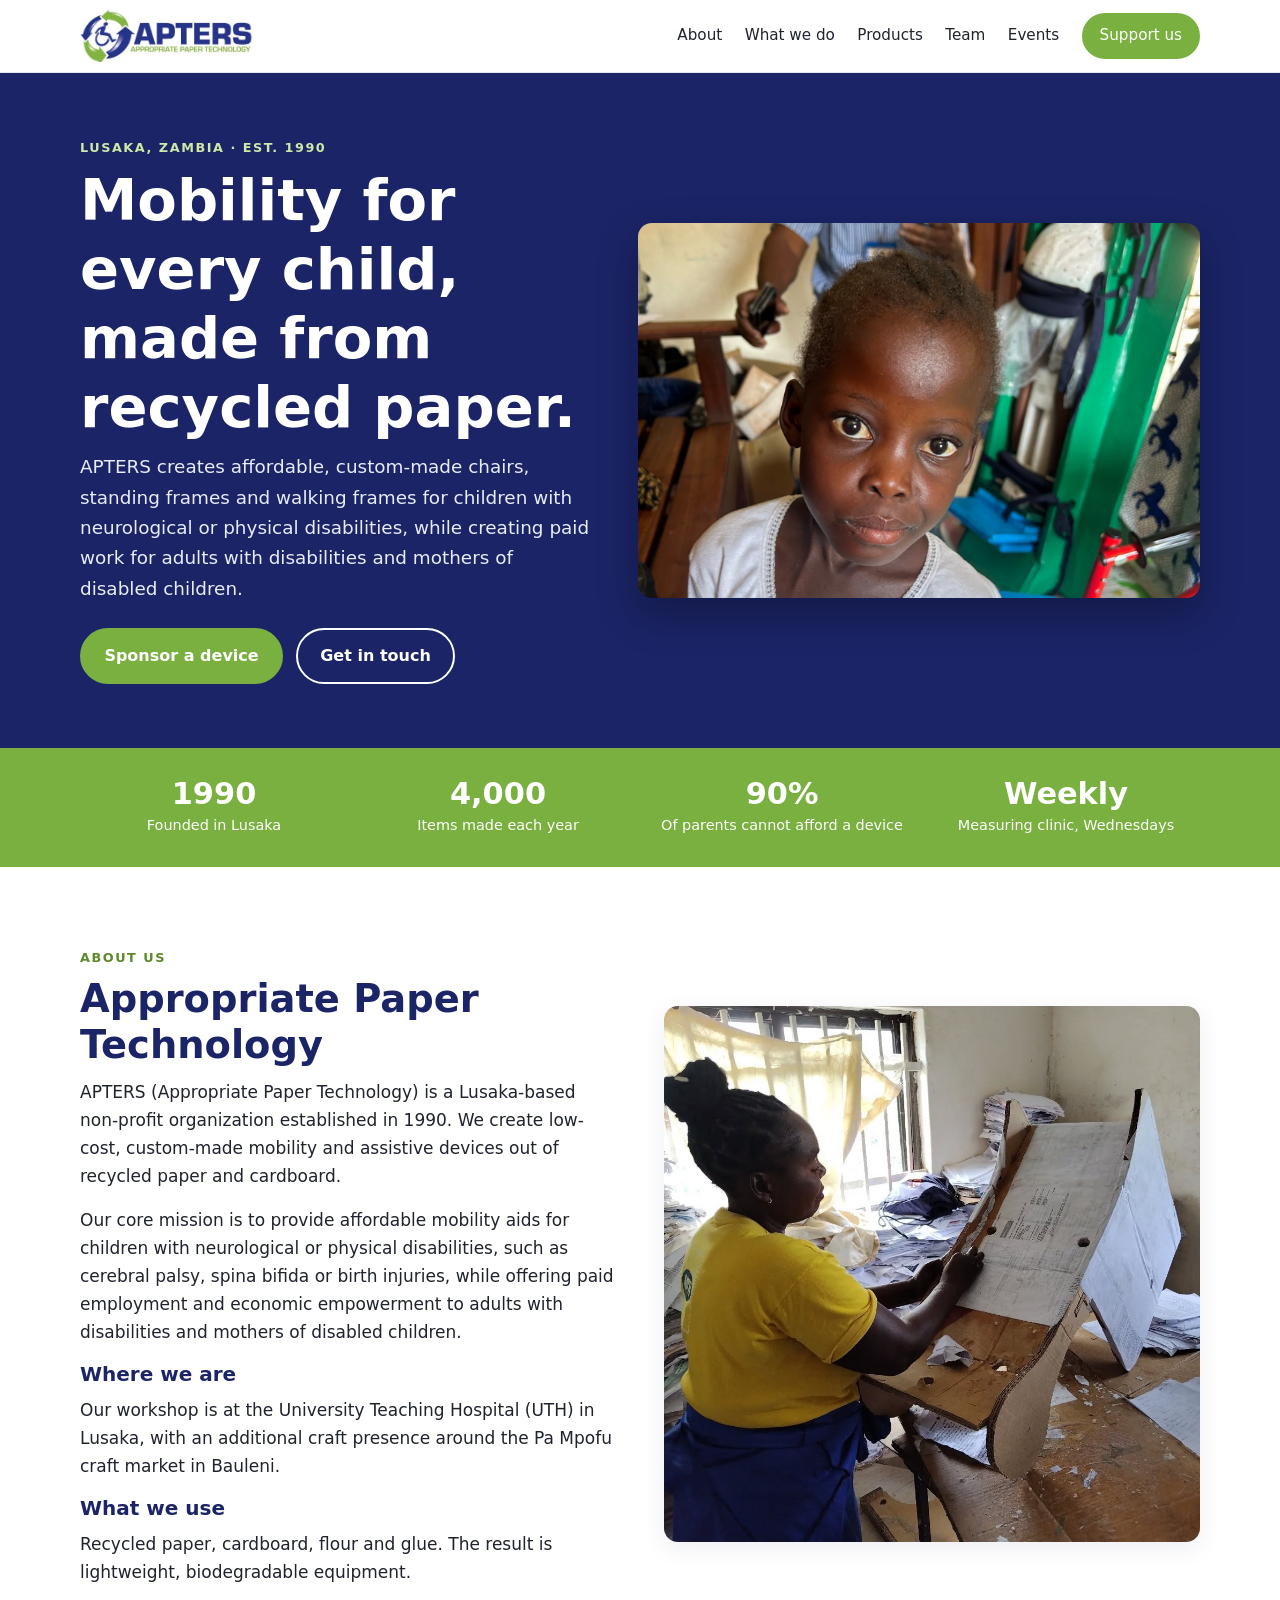
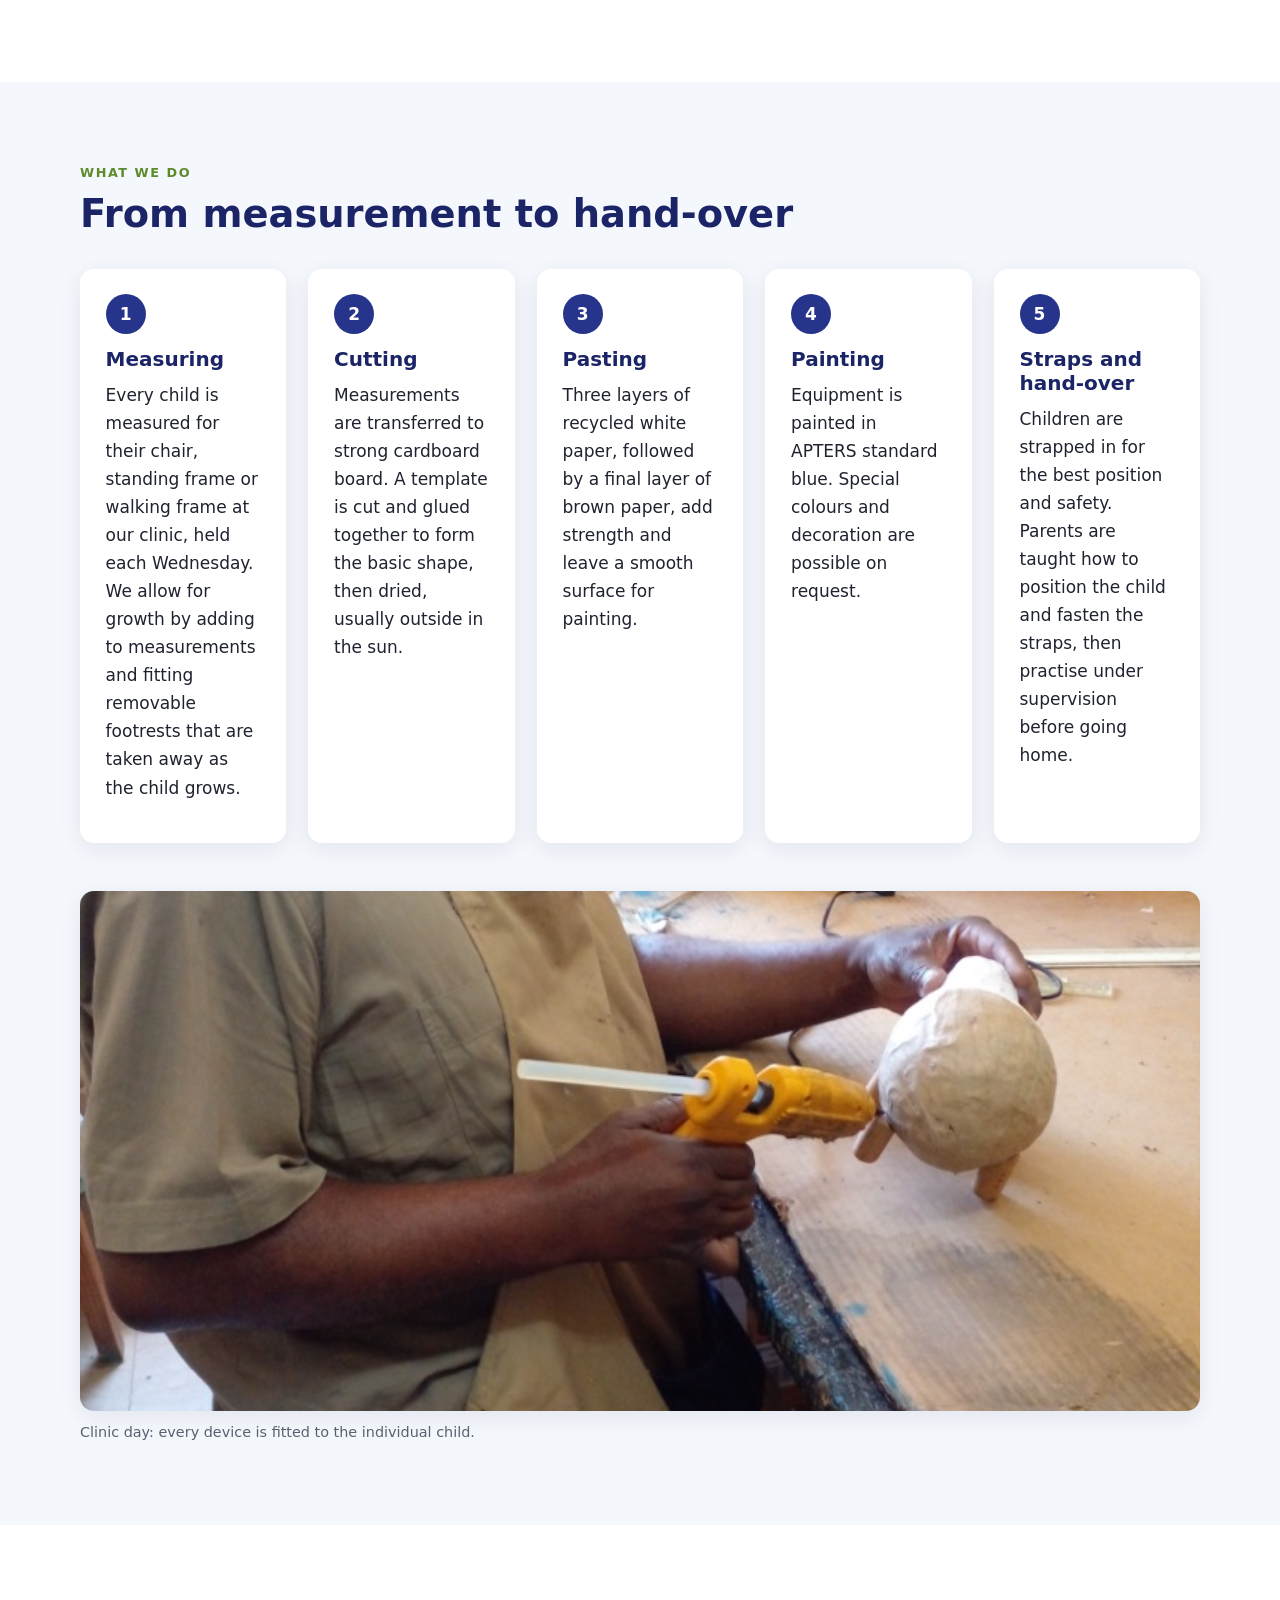
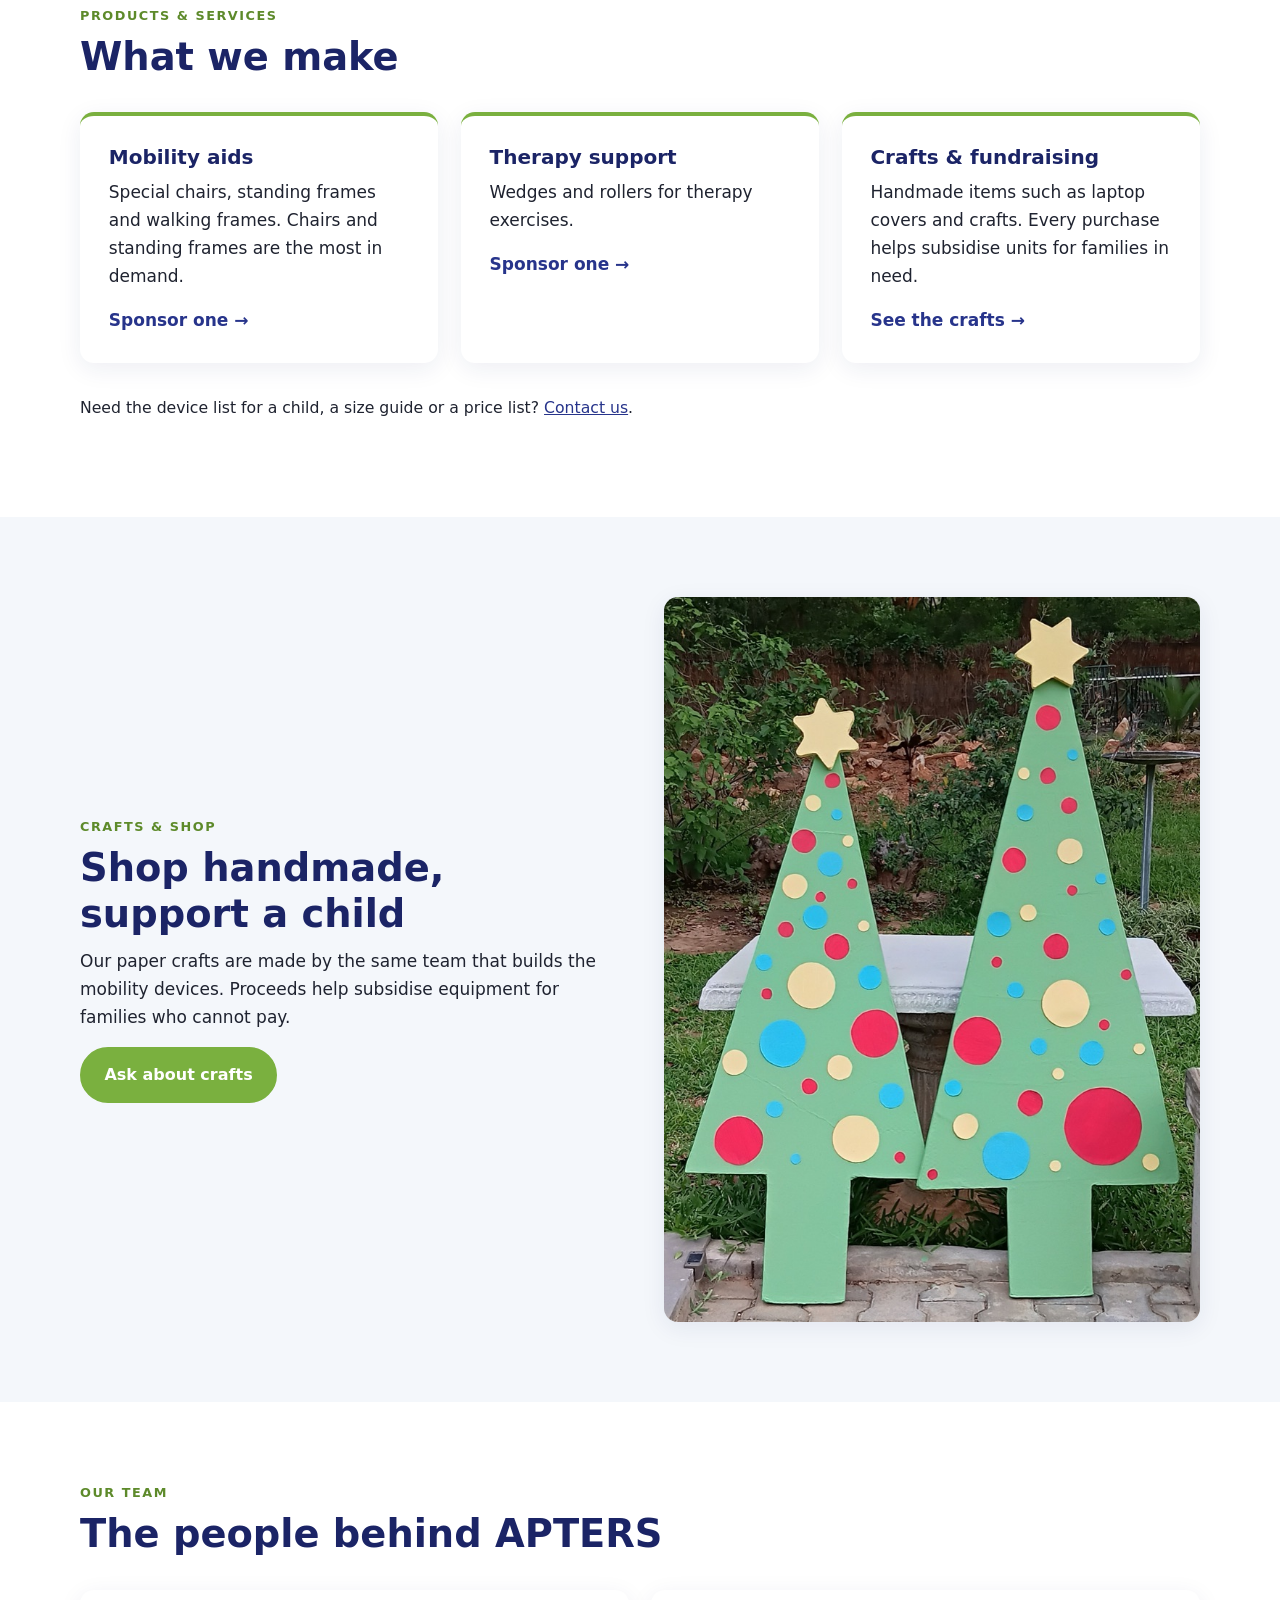
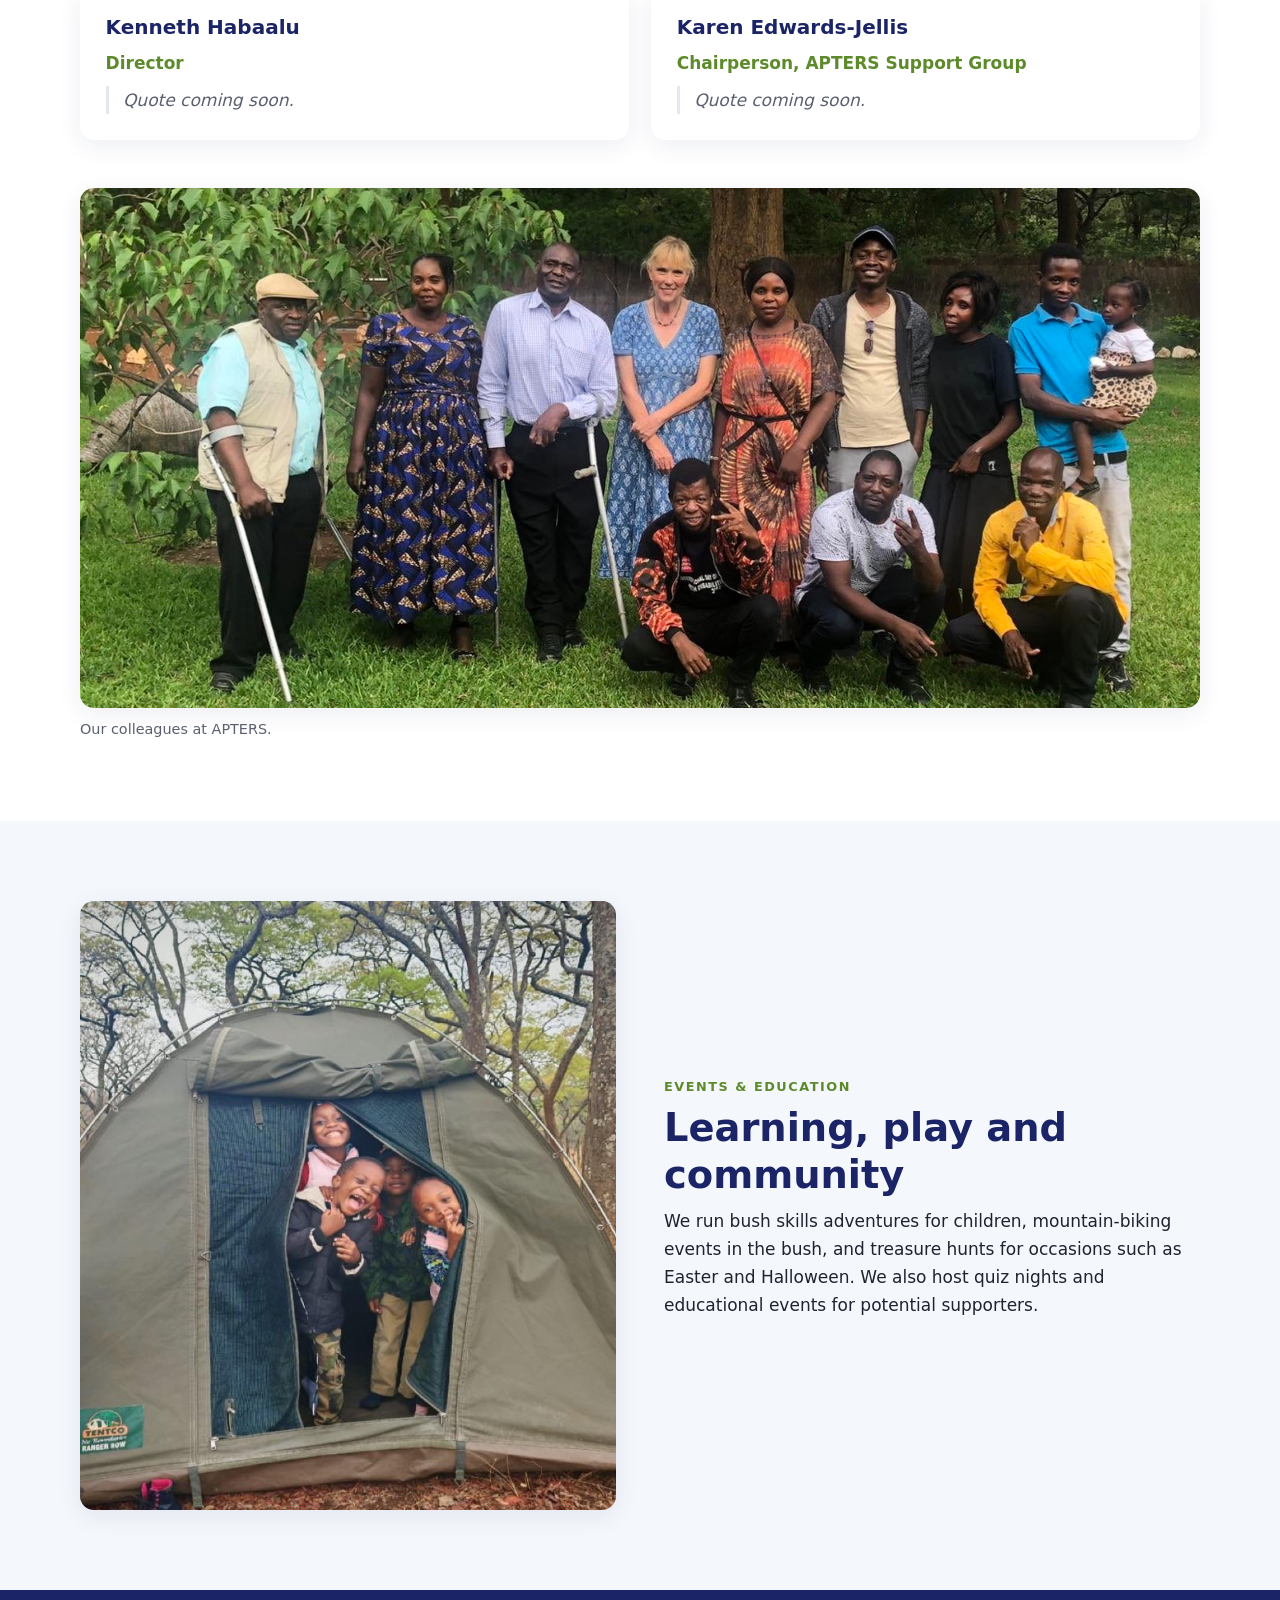
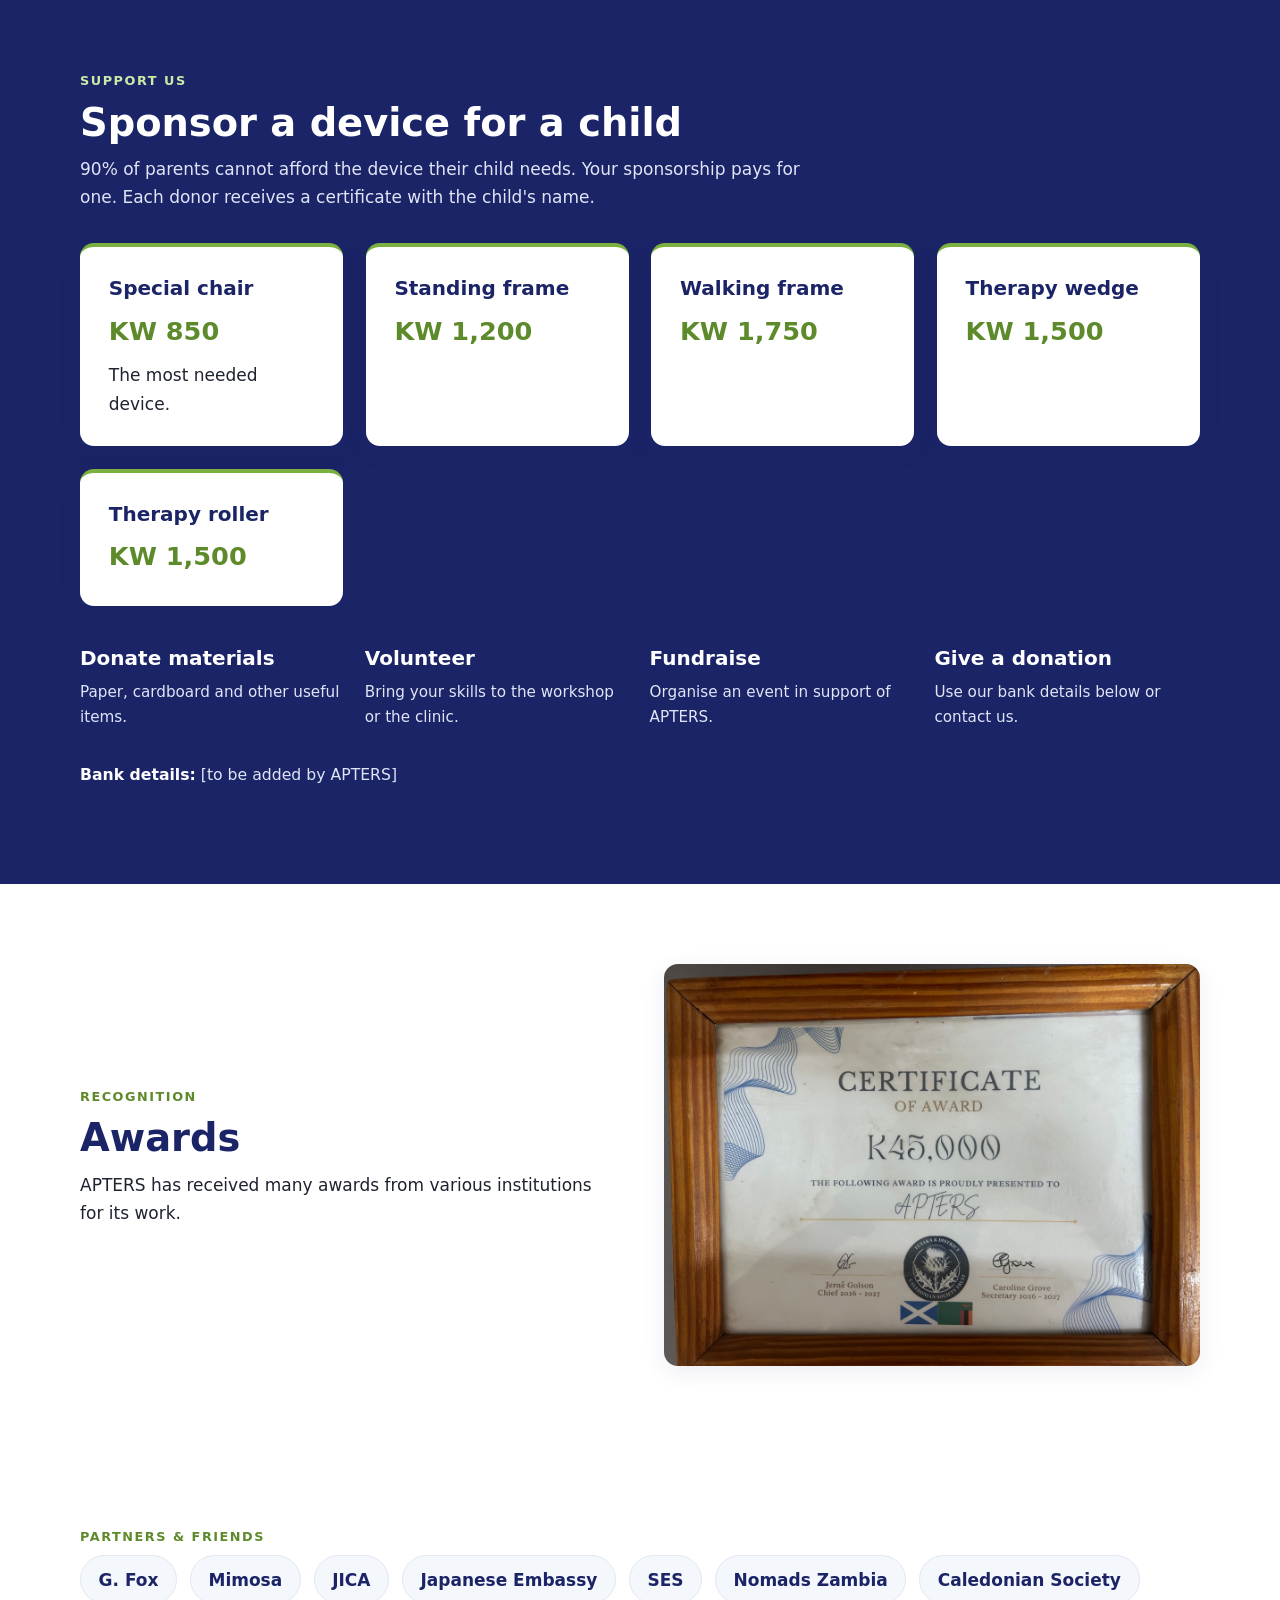
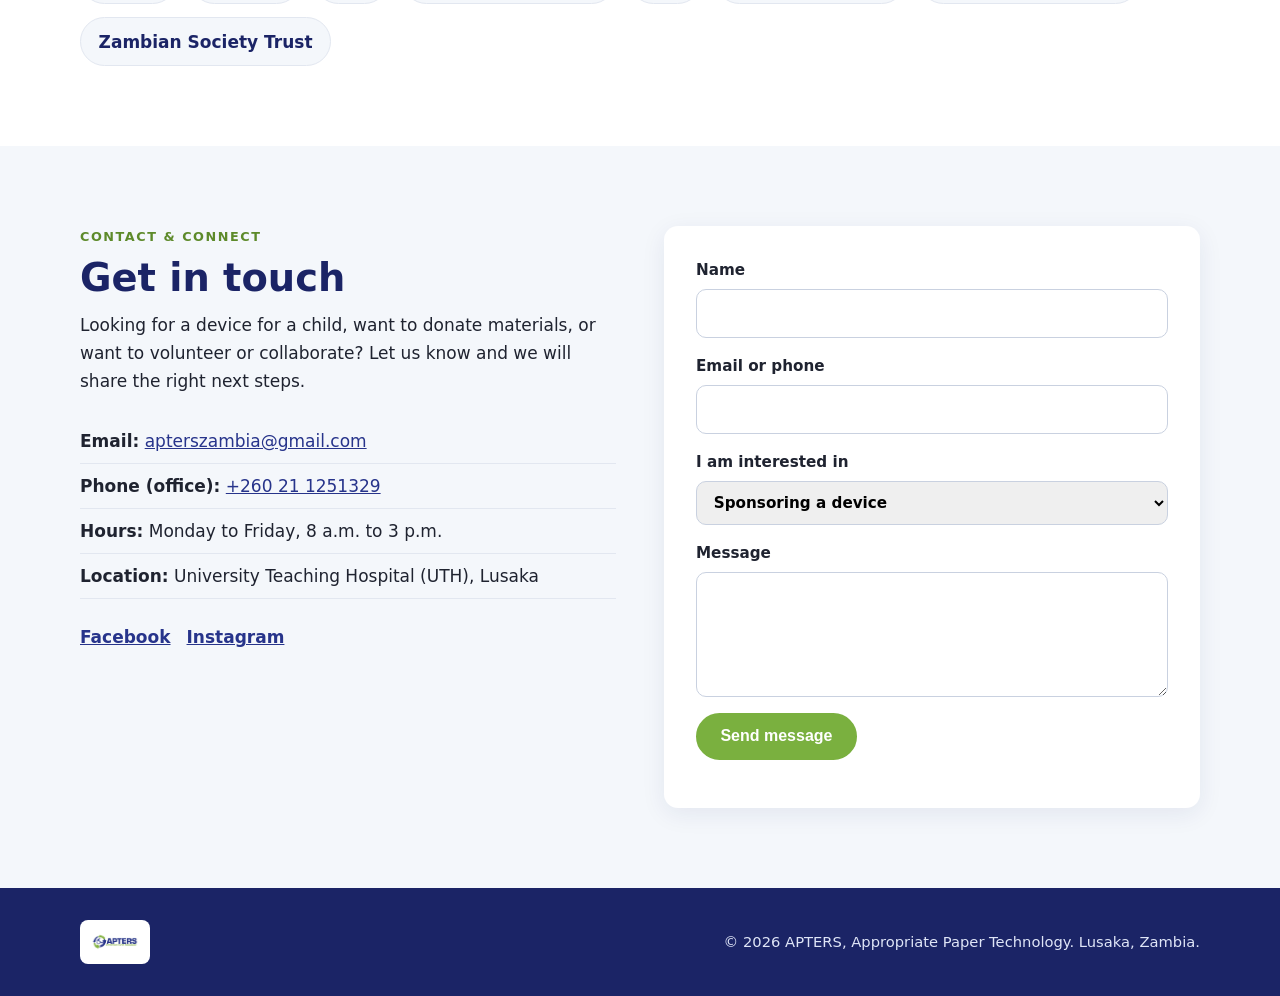
==== commit a8212795: "Restore the very first site version Co-Authored-By: Claude Haiku 5.5 <noreply@anthropic.com>" ====
--- a/site/index.html
+++ b/site/index.html
@@ -66,13 +66,11 @@
         <p>Our core mission is to provide affordable mobility aids for children with neurological or physical disabilities, such as cerebral palsy, spina bifida or birth injuries, while offering paid employment and economic empowerment to adults with disabilities and mothers of disabled children.</p>
         <h3>Where we are</h3>
         <p>Our workshop is at the University Teaching Hospital (UTH) in Lusaka, with an additional craft presence around the Pa Mpofu craft market in Bauleni.</p>
-        <h3>Who we are</h3>
-        <p>Kenneth Habaalu, our Executive Director and founder, is recognised by BBC News as one of Africa's leading disability innovators.</p>
         <h3>What we use</h3>
         <p>Recycled paper, cardboard, flour and glue. The result is lightweight, biodegradable equipment.</p>
       </div>
       <figure>
-        <img src="assets/img/building.jpg" alt="The APTERS workshop building in Lusaka" loading="lazy">
+        <img src="assets/img/making.jpg" alt="A device being covered with layers of white paper in the APTERS workshop" loading="lazy">
       </figure>
     </div>
   </section>
@@ -154,85 +152,26 @@
     </div>
   </section>
 
-  <section id="team" class="section alt">
+  <section id="team" class="section">
     <div class="container">
       <p class="eyebrow">Our team</p>
       <h2>The people behind APTERS</h2>
-      <p class="intro-dark">Our team makes every device by hand, from cutting and pasting to painting and hand-over.</p>
       <div class="people">
         <article class="person">
-          <img src="assets/img/team/kenneth.jpg" alt="Kenneth Habaalu" loading="lazy">
           <h3>Kenneth Habaalu</h3>
-          <p class="role">Executive Director and founder</p>
-          <p>Founded APTERS. Recognised by BBC News as one of Africa's leading disability innovators. Often teaches in schools about disability and inclusion.</p>
+          <p class="role">Director</p>
+          <blockquote>Quote coming soon.</blockquote>
         </article>
         <article class="person">
-          <img src="assets/img/team/karen.jpg" alt="Karen Edwards-Jellis" loading="lazy">
           <h3>Karen Edwards-Jellis</h3>
           <p class="role">Chairperson, APTERS Support Group</p>
-          <p>A former occupational therapist. Gives advice on disabilities, helps with administration and banking, and organises fundraising and craft markets.</p>
-        </article>
-        <article class="person">
-          <img src="assets/img/team/darius.jpg" alt="Darius" loading="lazy">
-          <h3>Darius</h3>
-          <p class="role">Deputy Director</p>
-          <p>Creates crafts and special devices, checks the quality and safety of every device before it is issued, and talks with parents about their contribution.</p>
-        </article>
-        <article class="person">
-          <img src="assets/img/team/steve.jpg" alt="Steve" loading="lazy">
-          <h3>Steve</h3>
-          <p class="role">Production coordinator and website</p>
-          <p>Coordinates every step of production and supports Kenneth and Karen with administration. Looks after this website.</p>
-        </article>
-        <article class="person">
-          <img src="assets/img/team/hope.jpg" alt="Hope" loading="lazy">
-          <h3>Hope</h3>
-          <p class="role">Seamstress and cook</p>
-          <p>Sews the straps for devices and makes textile crafts for the shop and craft markets. Also cooks for the team.</p>
-        </article>
-        <article class="person">
-          <img src="assets/img/team/edith.jpg" alt="Edith" loading="lazy">
-          <h3>Edith</h3>
-          <p class="role">Covering and painting</p>
-          <p>Covers devices with paper and paints them. Makes crafts such as piggy banks and toy boxes.</p>
-        </article>
-        <article class="person">
-          <img src="assets/img/team/levy.jpg" alt="Levy" loading="lazy">
-          <h3>Levy</h3>
-          <p class="role">Pasting and painting</p>
-          <p>Does the pasting and paints devices and crafts. Makes rugs and doormats that are sold at craft markets.</p>
-        </article>
-        <article class="person">
-          <img src="assets/img/team/luka.jpg" alt="Luka" loading="lazy">
-          <h3>Luka</h3>
-          <p class="role">Cutting and design</p>
-          <p>The youngest of the team. Cuts the cardboard templates and sometimes designs new pieces.</p>
-        </article>
-        <article class="person">
-          <img src="assets/img/team/patrick.jpg" alt="Patrick" loading="lazy">
-          <h3>Patrick</h3>
-          <p class="role">Glue, pasting and covering</p>
-          <p>Prepares and cooks the glue, then pastes and covers items with white and brown paper.</p>
-        </article>
-        <article class="person">
-          <img src="assets/img/team/ben.jpg" alt="Ben" loading="lazy">
-          <h3>Ben</h3>
-          <p class="role">Covering and painting</p>
-          <p>Covers items with white and brown paper and paints them.</p>
-        </article>
-        <article class="person">
-          <img src="assets/img/team/twambo.jpg" alt="Twambo" loading="lazy">
-          <h3>Twambo</h3>
-          <p class="role">Pasting</p>
-          <p>Puts the white and brown paper layers together on the devices.</p>
-        </article>
-        <article class="person">
-          <img src="assets/img/team/thomas.jpg" alt="Thomas" loading="lazy">
-          <h3>Thomas</h3>
-          <p class="role">Painting, transport and markets</p>
-          <p>Paints devices, helps with transport and sets up APTERS stands at craft markets. A musician and singer.</p>
-        </article>
-      </div>
+          <blockquote>Quote coming soon.</blockquote>
+        </article>
+      </div>
+      <figure class="wide">
+        <img src="assets/img/team.jpg" alt="Group photo of the APTERS team" loading="lazy">
+        <figcaption>Our colleagues at APTERS.</figcaption>
+      </figure>
     </div>
   </section>
 
@@ -244,9 +183,7 @@
       <div>
         <p class="eyebrow">Events &amp; education</p>
         <h2>Learning, play and community</h2>
-        <p>We run events for children and adults: bush skills days, mountain-biking in the bush, and children's treasure hunts for occasions such as Easter and Halloween. We also run fundraising quiz nights.</p>
-        <p>Our director, Kenneth Habaalu, visits schools to talk about disability and inclusion. Our team has also trained people from partner organisations to measure and fit devices, so families far from Lusaka do not need to travel for measurements.</p>
-        <p>Would you like APTERS to present its work to your school, organisation or community? <a href="#contact" class="text-link">Contact us</a>.</p>
+        <p>We run bush skills adventures for children, mountain-biking events in the bush, and treasure hunts for occasions such as Easter and Halloween. We also host quiz nights and educational events for potential supporters.</p>
       </div>
     </div>
   </section>
@@ -280,22 +217,12 @@
         </article>
       </div>
       <div class="support-ways">
-        <div><h3>Donate materials</h3><p>Used A4 paper, cardboard boxes, old newspapers, shredded paper, clothing and bedding for babies, children and women, and paint, glue and flour.</p></div>
-        <div><h3>Volunteer</h3><p>Help at our clinics and craft markets, make or decorate devices and crafts, collect donations, or support our IT needs.</p></div>
-        <div><h3>Fundraise</h3><p>Organise a treasure hunt, quiz night, book sale, sponsored walk, braai or tea party in support of APTERS.</p></div>
+        <div><h3>Donate materials</h3><p>Paper, cardboard and other useful items.</p></div>
+        <div><h3>Volunteer</h3><p>Bring your skills to the workshop or the clinic.</p></div>
+        <div><h3>Fundraise</h3><p>Organise an event in support of APTERS.</p></div>
         <div><h3>Give a donation</h3><p>Use our bank details below or contact us.</p></div>
       </div>
-      <div class="bank">
-        <h3>Bank details</h3>
-        <dl>
-          <dt>Bank</dt><dd>Standard Chartered Bank, Lusaka main branch</dd>
-          <dt>Account name</dt><dd>Apters Support Group</dd>
-          <dt>Account number</dt><dd>0150460075200</dd>
-          <dt>Branch code</dt><dd>060017</dd>
-          <dt>Swift code</dt><dd>SCBLZMLX</dd>
-        </dl>
-        <p class="bank-address">Standard Chartered House, Stand 4642, corner of Mwaimwena Road and Addis Ababa Drive, P.O. Box 32238, Lusaka, Zambia</p>
-      </div>
+      <p class="note"><strong>Bank details:</strong> [to be added by APTERS]</p>
     </div>
   </section>
 
@@ -315,46 +242,17 @@
   <section class="section partners">
     <div class="container">
       <p class="eyebrow">Partners &amp; friends</p>
-      <p>We thank all our partners and friends for their interest and support.</p>
-    </div>
-      <div class="carousel" tabindex="0" aria-label="Partners and friends, scrolls automatically">
-        <ul class="track">
-          <li class="logo-tile"><img src="assets/img/partners/ags-capital.png" alt="AGS Capital" loading="lazy"></li>
-          <li class="logo-tile"><img src="assets/img/partners/american-international-school.png" alt="American International School in Lusaka" loading="lazy"></li>
-          <li class="logo-tile"><img src="assets/img/partners/eight-trail-hiking-club.png" alt="Eight Trail Hiking Club" loading="lazy"></li>
-          <li class="logo-tile"><img src="assets/img/partners/standard-chartered.png" alt="Standard Chartered Bank" loading="lazy"></li>
-          <li class="logo-tile"><img src="assets/img/partners/woolworths.png" alt="Woolworths Kabulonga" loading="lazy"></li>
-          <li class="logo-tile"><img src="assets/img/partners/mercury-couriers.png" alt="Mercury Couriers" loading="lazy"></li>
-          <li class="logo-tile"><img src="assets/img/partners/mocha-puddle.png" alt="Mocha Puddle" loading="lazy"></li>
-          <li class="logo-tile"><img src="assets/img/partners/mumoso.png" alt="Mumoso" loading="lazy"></li>
-          <li class="logo-tile"><img src="assets/img/partners/nomads-zambia.png" alt="Nomads Zambia" loading="lazy"></li>
-          <li class="logo-tile"><img src="assets/img/partners/pick-n-pay.png" alt="Pick &#x27;n&#x27; Pay" loading="lazy"></li>
-          <li class="logo-tile"><img src="assets/img/partners/pro-flight.png" alt="Pro Flight" loading="lazy"></li>
-          <li class="logo-tile"><img src="assets/img/partners/ses-bonn.png" alt="SES Bonn, Germany" loading="lazy"></li>
-          <li class="logo-tile"><img src="assets/img/partners/yalelo.png" alt="Yalelo" loading="lazy"></li>
-          <li class="logo-tile"><img src="assets/img/partners/zambian-society-trust.png" alt="Zambian Society Trust" loading="lazy"></li>
-          <li class="logo-tile"><img src="assets/img/partners/bread-for-the-world.png" alt="Bread for the world" loading="lazy"></li>
-          <li class="logo-tile"><img src="assets/img/partners/jica.png" alt="JICA" loading="lazy"></li>
-        </ul>
-        <ul class="track" aria-hidden="true">
-          <li class="logo-tile"><img src="assets/img/partners/ags-capital.png" alt="AGS Capital" loading="lazy"></li>
-          <li class="logo-tile"><img src="assets/img/partners/american-international-school.png" alt="American International School in Lusaka" loading="lazy"></li>
-          <li class="logo-tile"><img src="assets/img/partners/eight-trail-hiking-club.png" alt="Eight Trail Hiking Club" loading="lazy"></li>
-          <li class="logo-tile"><img src="assets/img/partners/standard-chartered.png" alt="Standard Chartered Bank" loading="lazy"></li>
-          <li class="logo-tile"><img src="assets/img/partners/woolworths.png" alt="Woolworths Kabulonga" loading="lazy"></li>
-          <li class="logo-tile"><img src="assets/img/partners/mercury-couriers.png" alt="Mercury Couriers" loading="lazy"></li>
-          <li class="logo-tile"><img src="assets/img/partners/mocha-puddle.png" alt="Mocha Puddle" loading="lazy"></li>
-          <li class="logo-tile"><img src="assets/img/partners/mumoso.png" alt="Mumoso" loading="lazy"></li>
-          <li class="logo-tile"><img src="assets/img/partners/nomads-zambia.png" alt="Nomads Zambia" loading="lazy"></li>
-          <li class="logo-tile"><img src="assets/img/partners/pick-n-pay.png" alt="Pick &#x27;n&#x27; Pay" loading="lazy"></li>
-          <li class="logo-tile"><img src="assets/img/partners/pro-flight.png" alt="Pro Flight" loading="lazy"></li>
-          <li class="logo-tile"><img src="assets/img/partners/ses-bonn.png" alt="SES Bonn, Germany" loading="lazy"></li>
-          <li class="logo-tile"><img src="assets/img/partners/yalelo.png" alt="Yalelo" loading="lazy"></li>
-          <li class="logo-tile"><img src="assets/img/partners/zambian-society-trust.png" alt="Zambian Society Trust" loading="lazy"></li>
-          <li class="logo-tile"><img src="assets/img/partners/bread-for-the-world.png" alt="Bread for the world" loading="lazy"></li>
-          <li class="logo-tile"><img src="assets/img/partners/jica.png" alt="JICA" loading="lazy"></li>
-        </ul>
-      </div>
+      <ul class="partner-list">
+        <li>G. Fox</li>
+        <li>Mimosa</li>
+        <li>JICA</li>
+        <li>Japanese Embassy</li>
+        <li>SES</li>
+        <li>Nomads Zambia</li>
+        <li>Caledonian Society</li>
+        <li>Zambian Society Trust</li>
+      </ul>
+    </div>
   </section>
 
   <section id="contact" class="section alt">
@@ -369,16 +267,12 @@
           <li><strong>Hours:</strong> Monday to Friday, 8 a.m. to 3 p.m.</li>
           <li><strong>Location:</strong> University Teaching Hospital (UTH), Lusaka</li>
         </ul>
-        <a class="map-link" href="https://www.google.com/maps/place/APTERS+Zambia/@-15.4299174,28.3141652,224m/data=!3m1!1e3!4m6!3m5!1s0x19408deb4c5b8735:0x18ee2fd83a4ac53e!8m2!3d-15.4299063!4d28.3144136!16s%2Fg%2F11p11t4t6_?entry=ttu" target="_blank" rel="noopener">
-          <span class="map-pin" aria-hidden="true">📍</span>
-          <span><strong>Find us on Google Maps</strong><br>University Teaching Hospital (UTH), Lusaka</span>
-        </a>
         <div class="social">
-          <a href="https://www.facebook.com/Apterszambia/" target="_blank" rel="noopener" aria-label="APTERS on Facebook">Facebook</a>
-          <a href="https://www.instagram.com/apterszambia/" target="_blank" rel="noopener" aria-label="APTERS on Instagram">Instagram</a>
+          <a href="#" aria-label="APTERS on Facebook">Facebook</a>
+          <a href="#" aria-label="APTERS on Instagram">Instagram</a>
         </div>
       </div>
-      <form class="contact-form" action="mailto:apterszambia@gmail.com" method="post" enctype="text/plain">
+      <form class="contact-form" action="#" method="post" onsubmit="event.preventDefault(); this.querySelector('.form-note').textContent='Thank you. We will be in touch soon.';">
         <label>Name <input type="text" name="name" required autocomplete="name"></label>
         <label>Email or phone <input type="text" name="contact" required></label>
         <label>I am interested in
@@ -392,7 +286,7 @@
         </label>
         <label>Message <textarea name="message" rows="4"></textarea></label>
         <button type="submit" class="btn">Send message</button>
-        <p class="form-note">Sending opens your email app with your message addressed to APTERS.</p>
+        <p class="form-note" role="status"></p>
       </form>
     </div>
   </section>
@@ -401,7 +295,7 @@
 
 <footer class="site-footer">
   <div class="container footer-wrap">
-    <img src="assets/img/logo.jpg" alt="APTERS" class="footer-logo">
+    <img src="assets/img/logo-alt.jpg" alt="APTERS" class="footer-logo">
     <p>© <span id="year"></span> APTERS, Appropriate Paper Technology. Lusaka, Zambia.</p>
   </div>
 </footer>
--- a/site/assets/css/styles.css
+++ b/site/assets/css/styles.css
@@ -125,8 +125,7 @@
 
 /* Cards */
 .cards { display: grid; grid-template-columns: repeat(auto-fit, minmax(230px, 1fr)); gap: 1.4rem; margin-top: 2rem; }
-.card { position: relative; overflow: hidden; background: #fff; border-radius: var(--radius); padding: 1.8rem; box-shadow: var(--shadow); }
-.card::before { content: ""; position: absolute; top: 0; left: 0; right: 0; height: 4px; background: var(--green); }
+.card { background: #fff; border-radius: var(--radius); padding: 1.8rem; box-shadow: var(--shadow); border-top: 4px solid var(--green); }
 .card p:last-child { margin-bottom: 0; }
 .price .amount { font-size: 1.6rem; font-weight: 800; color: var(--green-dark); margin: 0.2rem 0 0.6rem; }
 .note { margin-top: 2rem; font-size: 0.98rem; }
@@ -198,61 +197,3 @@
   html { scroll-behavior: auto; }
   .btn { transition: none; }
 }
-
-/* Map link */
-.map-link {
-  display: flex; align-items: center; gap: 0.9rem; margin: 1.2rem 0 1.4rem;
-  padding: 1rem 1.2rem; background: #fff; border: 1px solid var(--line);
-  border-radius: var(--radius); text-decoration: none; color: var(--ink); box-shadow: var(--shadow);
-}
-.map-link:hover { border-color: var(--green); box-shadow: 0 8px 28px rgba(27,36,102,0.14); }
-.map-pin { font-size: 1.6rem; }
-
-/* Team portraits */
-.person img { width: 100%; aspect-ratio: 1 / 1; object-fit: cover; object-position: 50% 25%; border-radius: 10px; margin-bottom: 1rem; }
-.intro-dark { color: var(--muted); max-width: 680px; }
-
-/* Bank details */
-.bank { background: #fff; color: var(--ink); border-radius: var(--radius); padding: 1.6rem; margin-top: 2.5rem; max-width: 640px; box-shadow: var(--shadow); }
-.bank h3 { color: var(--blue-dark); }
-.bank dl { display: grid; grid-template-columns: max-content 1fr; gap: 0.4rem 1.2rem; margin: 0; }
-.bank dt { font-weight: 700; }
-.bank dd { margin: 0; }
-.bank-address { font-size: 0.9rem; color: var(--muted); margin: 1rem 0 0; }
-
-/* Partner carousel */
-.partners .carousel { overflow: hidden; margin-top: 1.5rem; padding: 0.5rem 0; position: relative; }
-.partners .track {
-  display: flex; gap: 1rem; width: max-content; list-style: none; margin: 0 0 1rem; padding: 0;
-  animation: partners-scroll 70s linear infinite;
-}
-.partners .carousel:hover .track, .partners .carousel:focus .track { animation-play-state: paused; }
-.logo-tile {
-  flex: 0 0 auto; min-width: 200px; height: 90px; display: grid; place-items: center; padding: 0.8rem 1.2rem;
-  background: #fff; border: 1px solid var(--line); border-radius: var(--radius); box-shadow: var(--shadow);
-  text-align: center; font-weight: 700; color: var(--blue-dark); font-size: 0.95rem; line-height: 1.3;
-}
-.logo-tile img { max-height: 56px; max-width: 160px; object-fit: contain; }
-@keyframes partners-scroll {
-  from { transform: translateX(0); }
-  to { transform: translateX(calc(-100% - 1rem)); }
-}
-@media (prefers-reduced-motion: reduce) {
-  .partners .track { animation: none; }
-  .partners .carousel { overflow-x: auto; }
-  .partners .track[aria-hidden="true"] { display: none; }
-}
-.logo-tile img { max-height: 56px; max-width: 160px; width: auto; height: auto; }
-
-/* Layout fixes: consistent image frames and footer logo */
-.split figure img { aspect-ratio: 4 / 3; }
-.footer-logo { height: 64px; padding: 6px 10px; }
-.form-note { color: var(--muted); font-weight: 400; font-size: 0.9rem; }
-@media (max-width: 600px) {
-  .people { grid-template-columns: repeat(2, 1fr); gap: 1rem; }
-  .person { padding: 1rem; }
-  .person h3 { font-size: 1.05rem; }
-  .person p { font-size: 0.9rem; }
-  .person img { margin-bottom: 0.6rem; }
-  .steps { grid-template-columns: 1fr; }
-}
